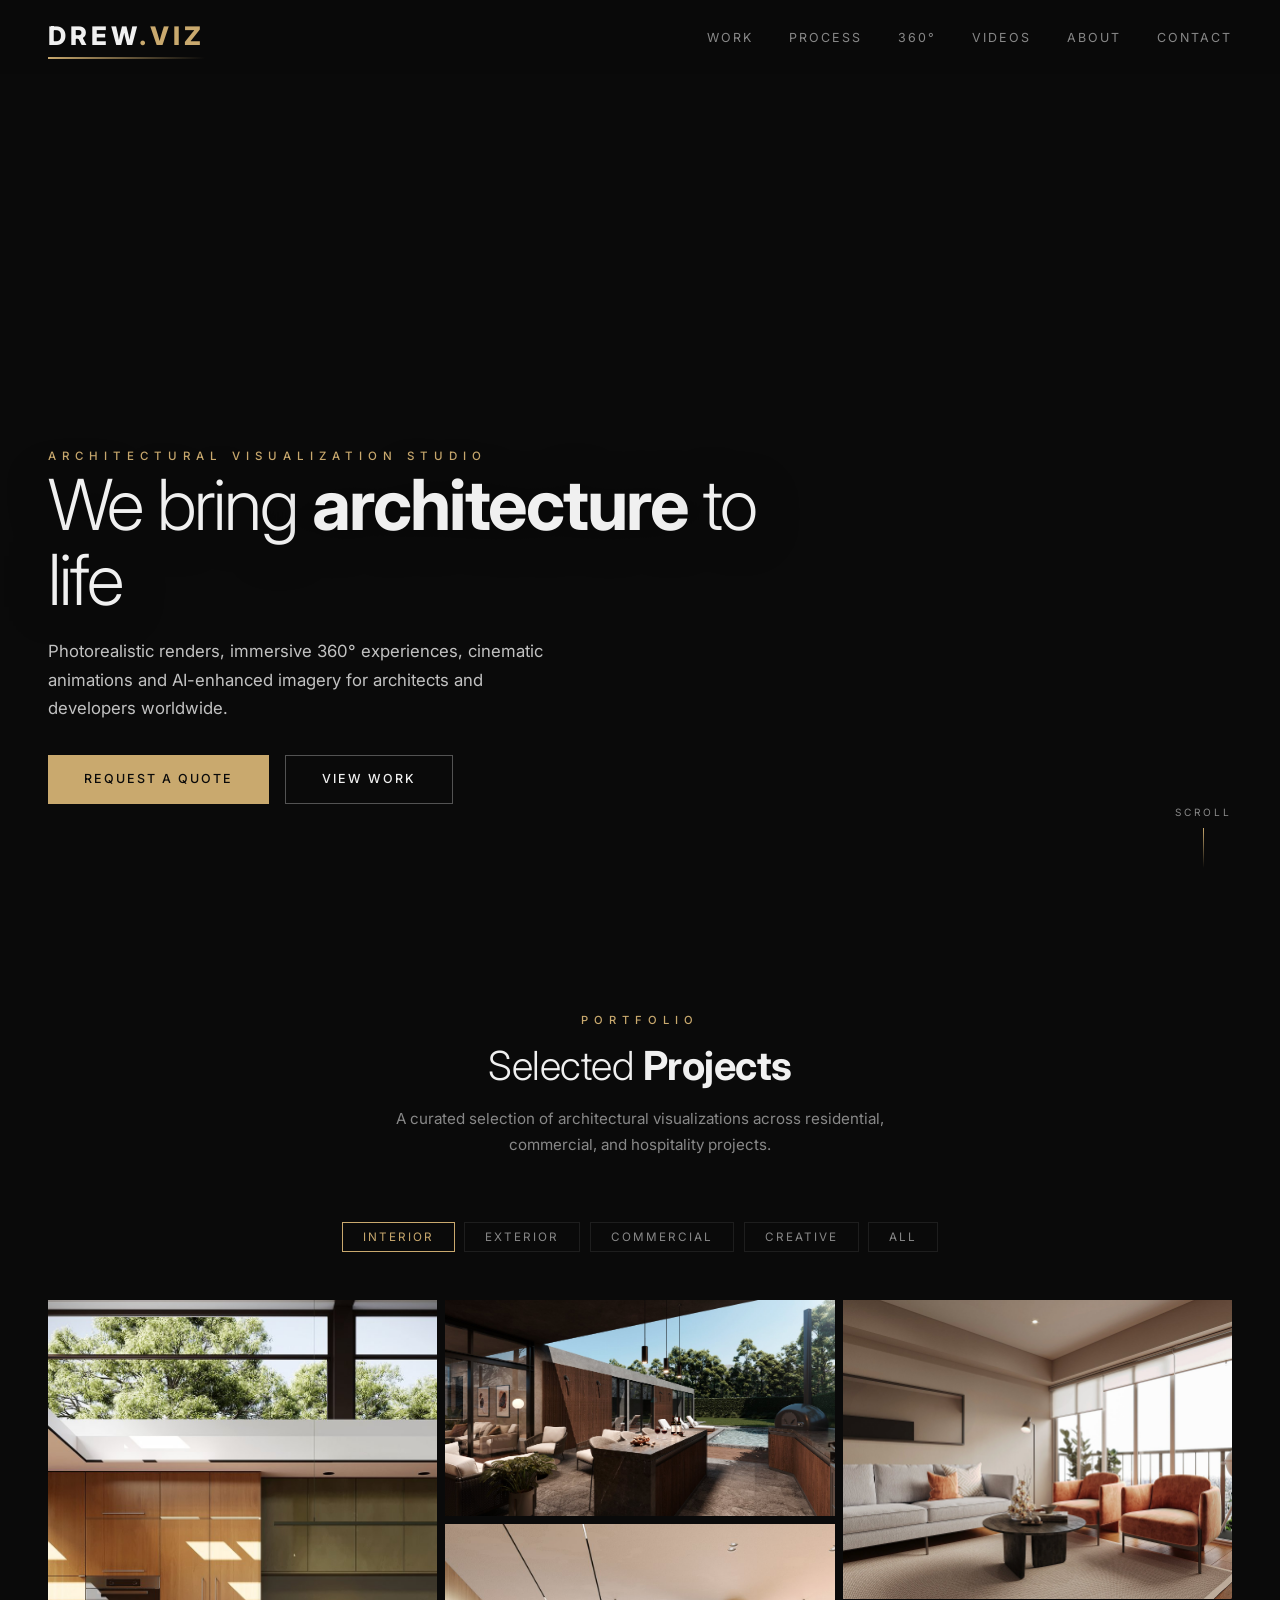
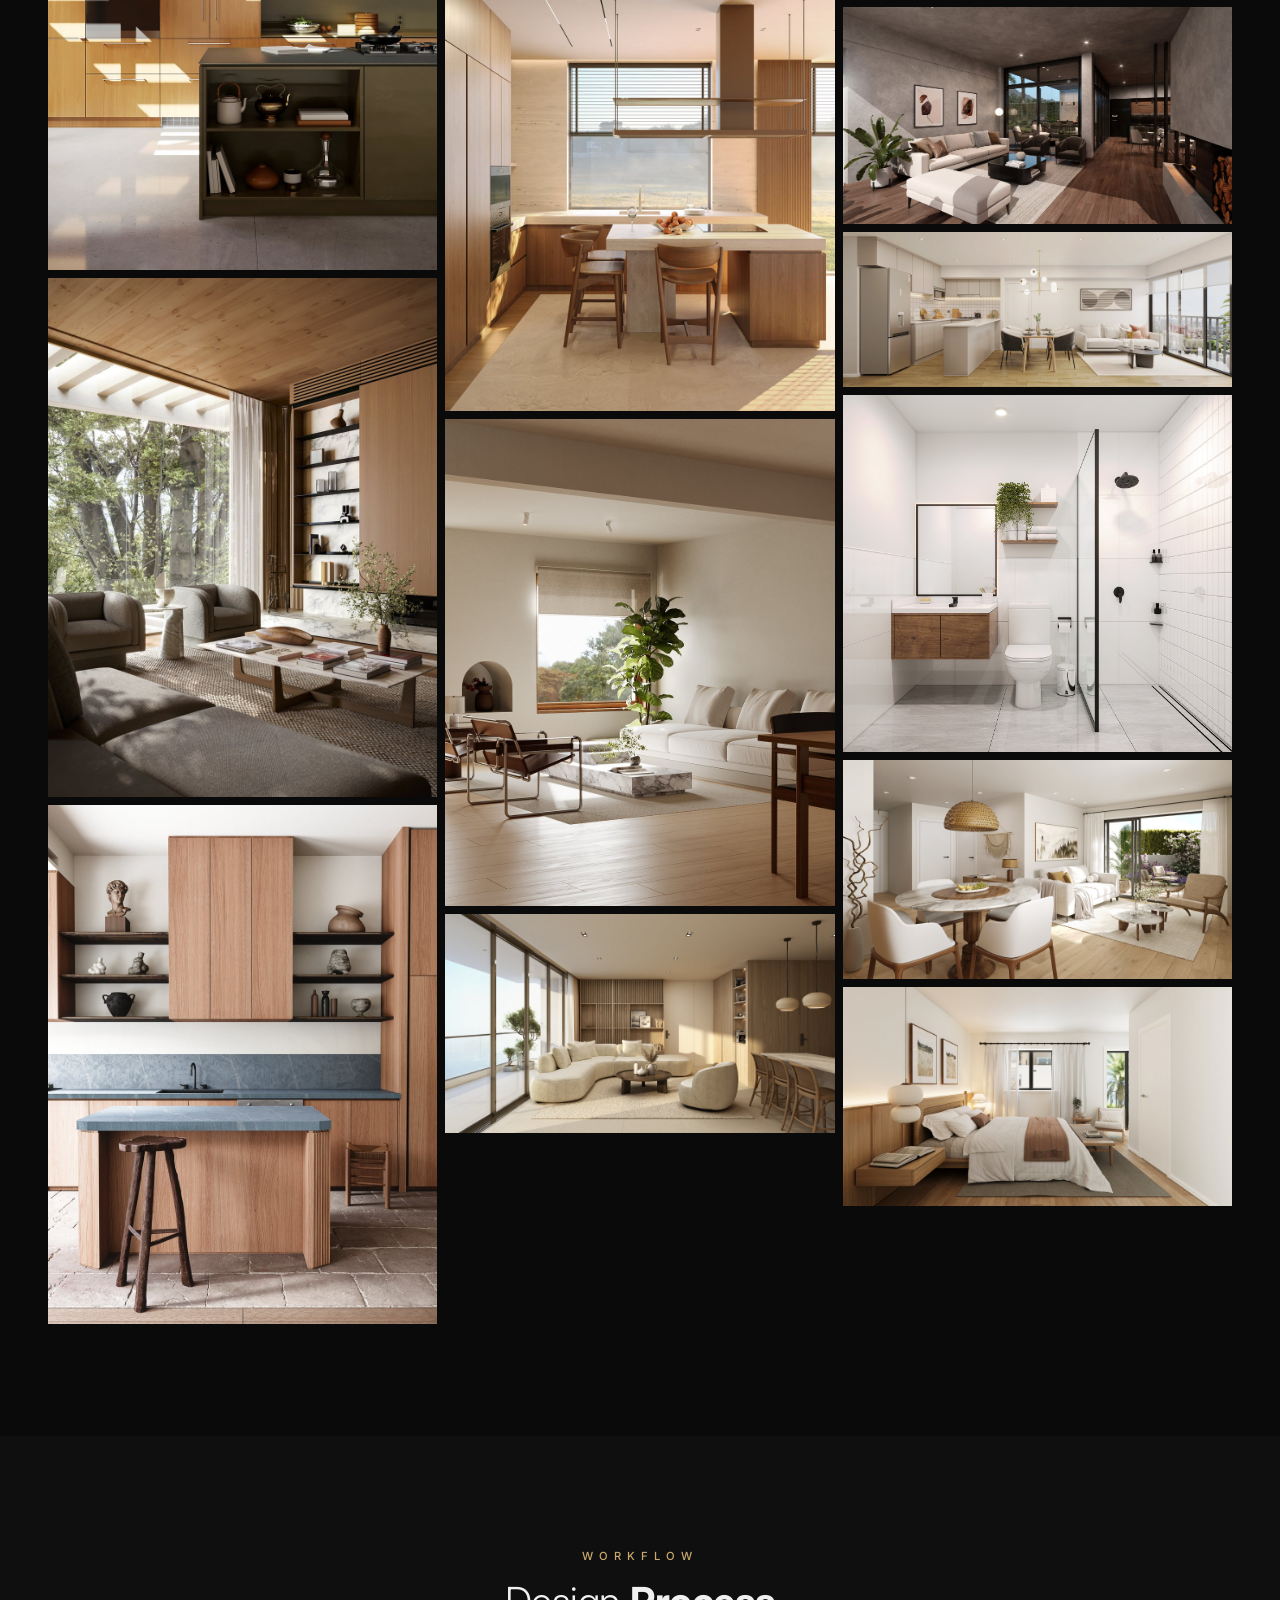
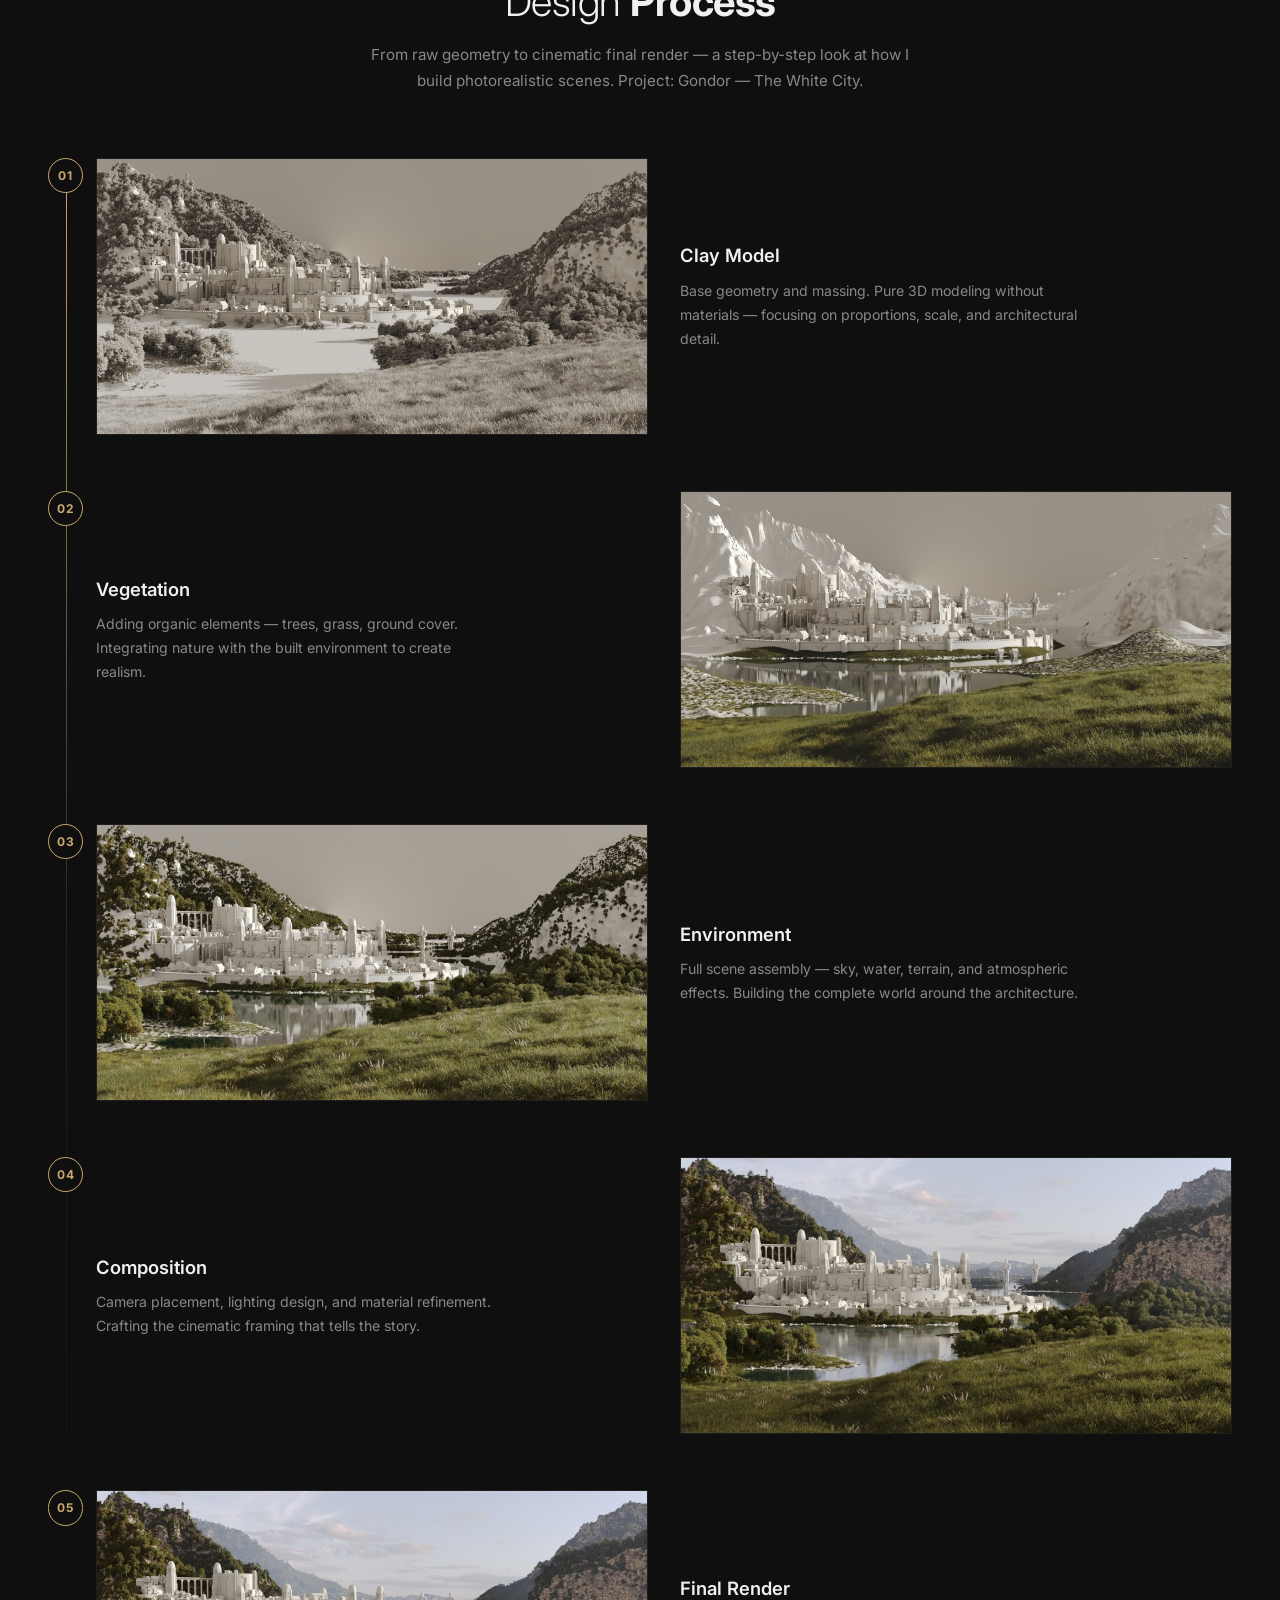
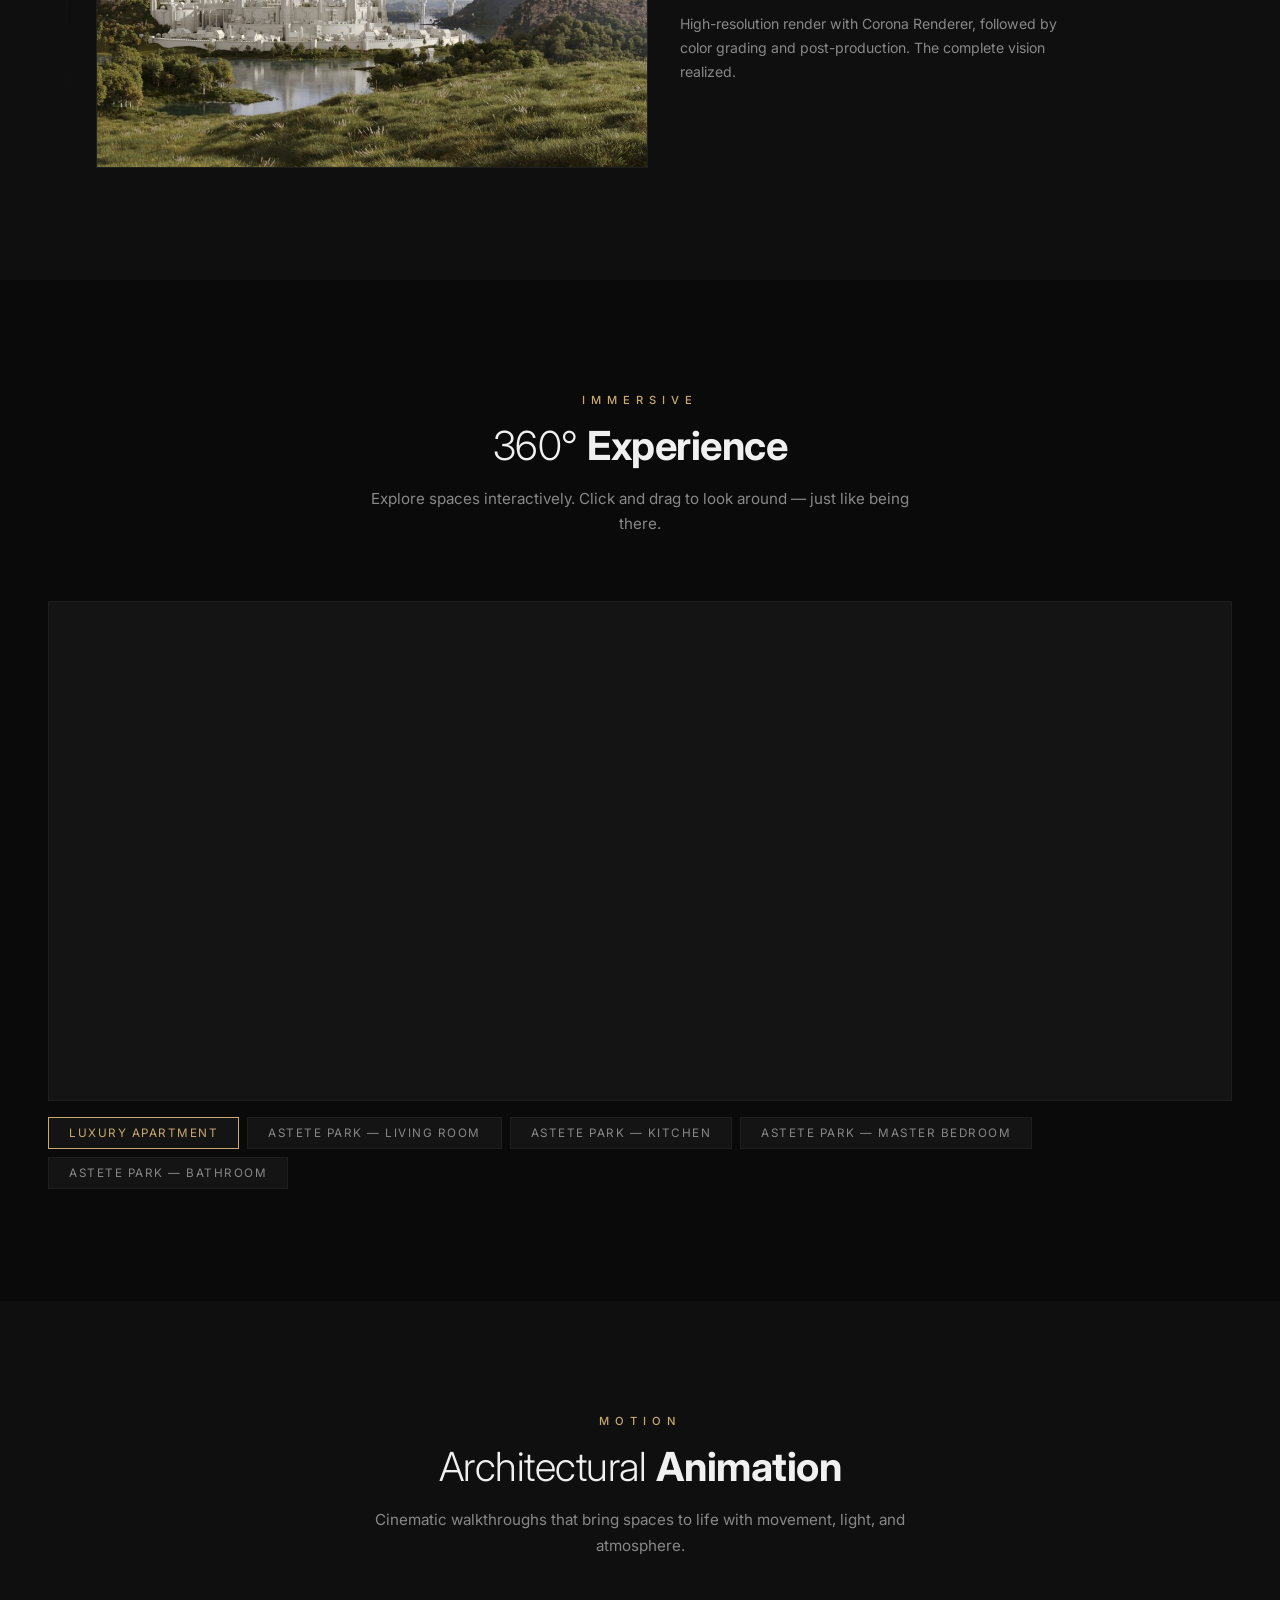
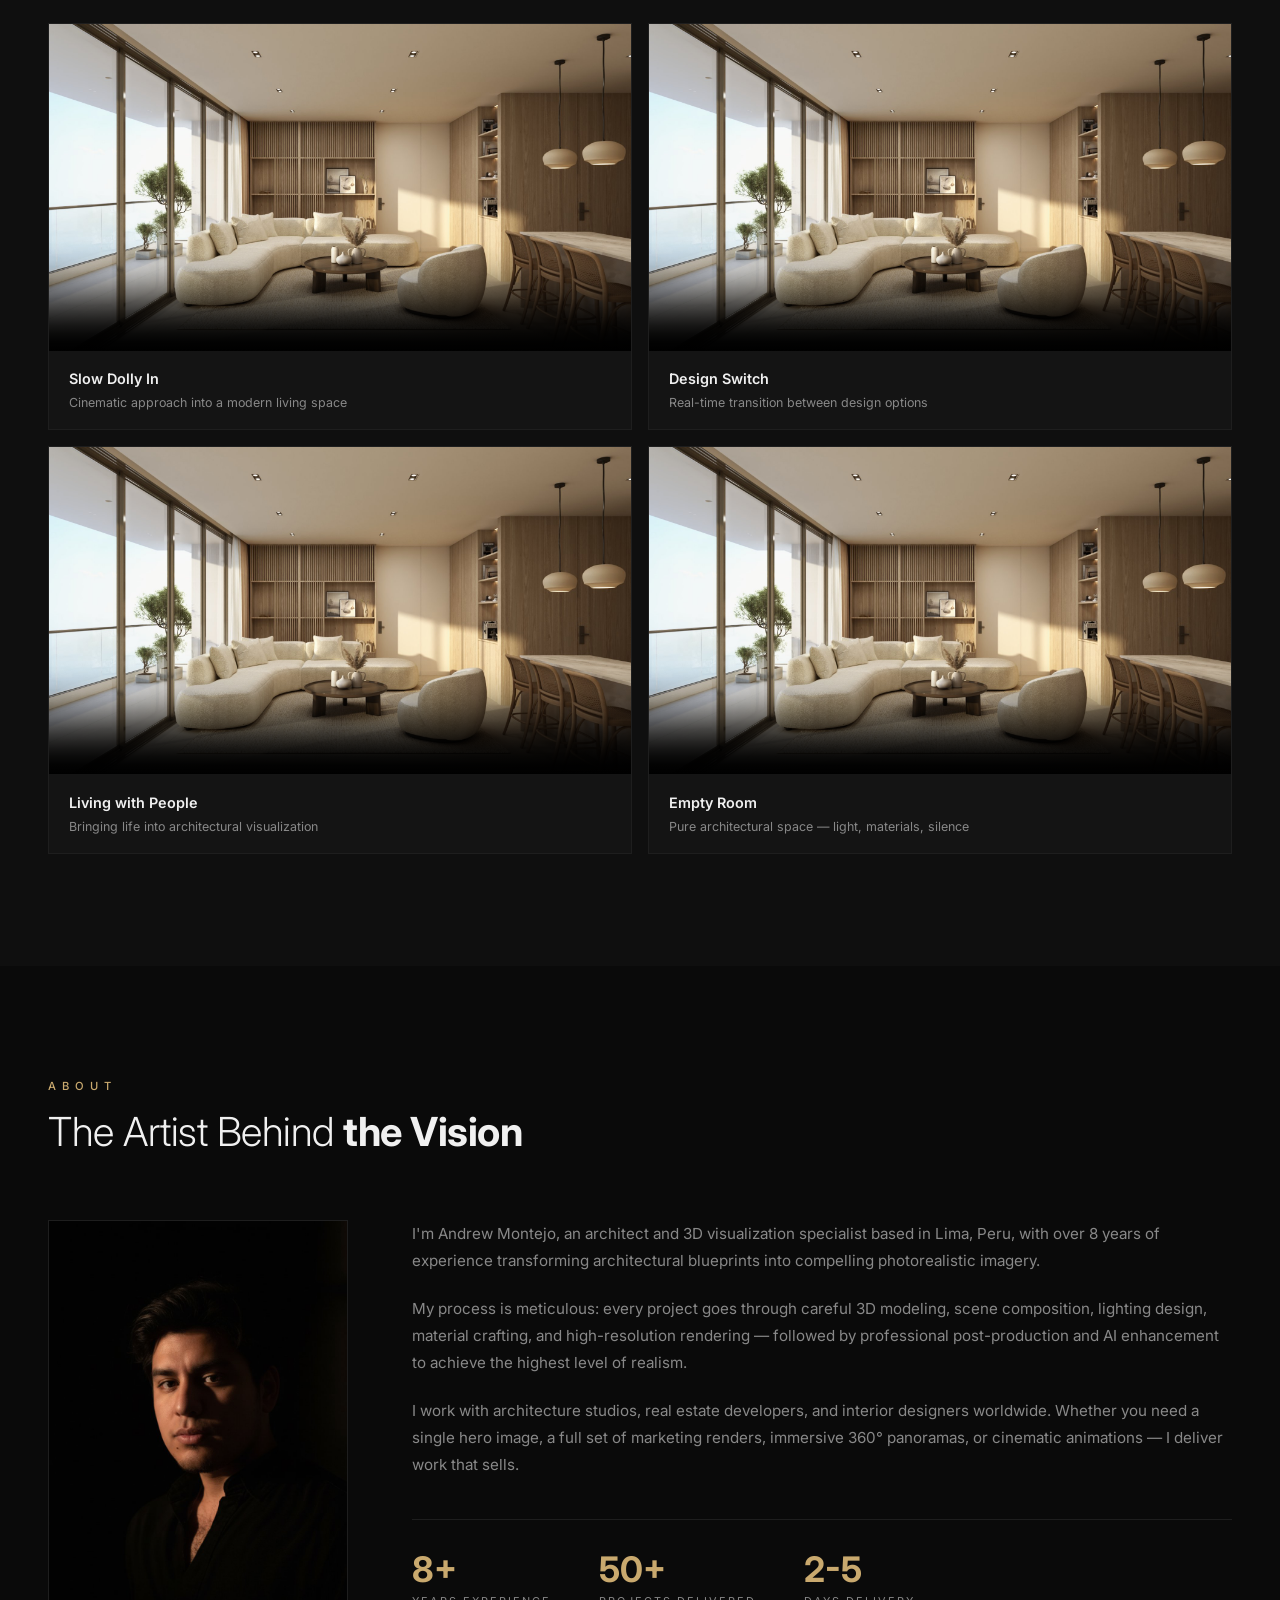
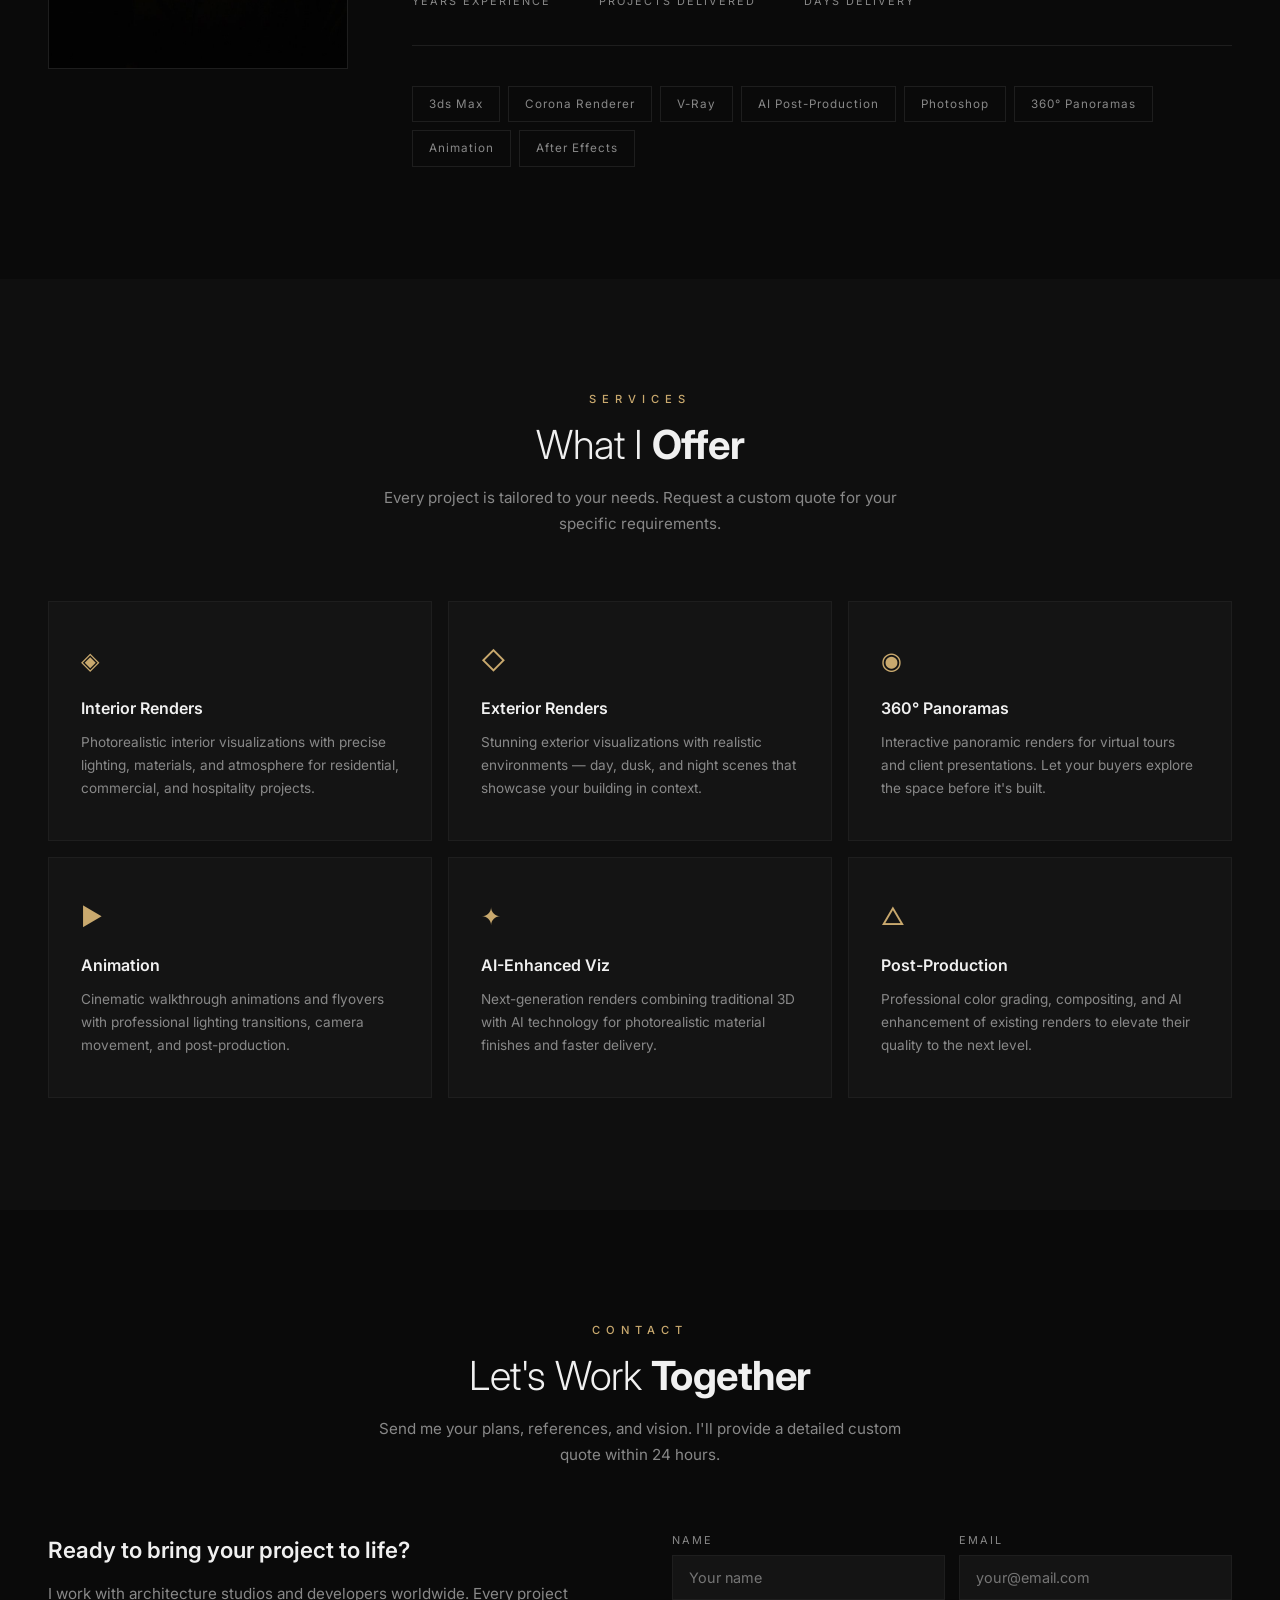
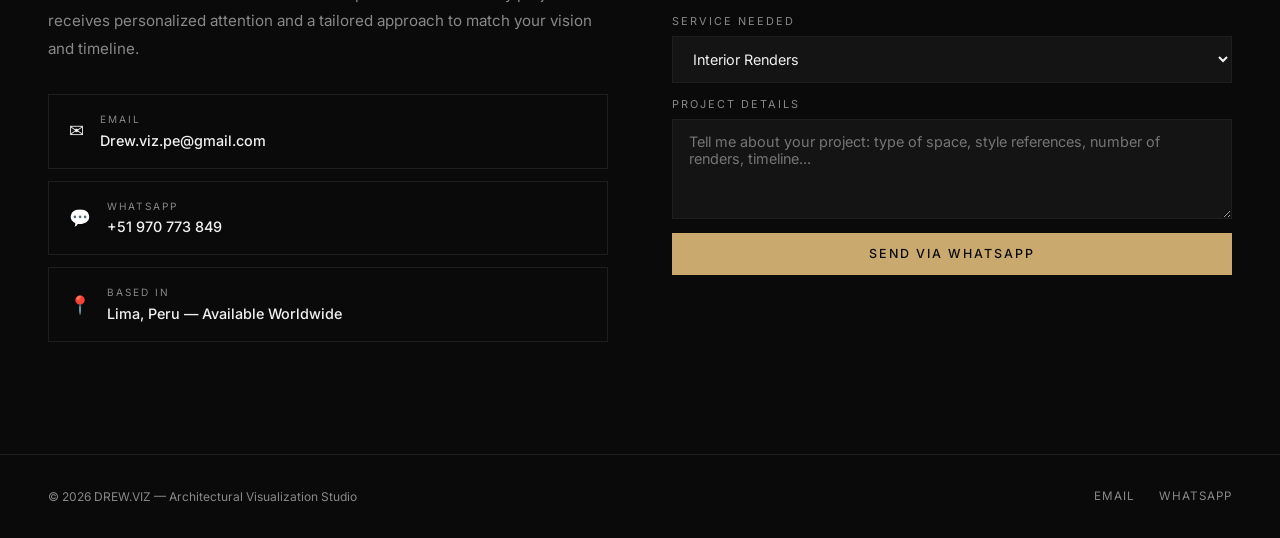
==== portfolio/index.html @ 69f692fd "feat: DREW.VIZ portfolio v3 — full site with gallery, timeline, 360, videos Complete architectural v" ====
<!DOCTYPE html>
<html lang="en">
<head>
  <meta charset="UTF-8">
  <meta name="viewport" content="width=device-width, initial-scale=1.0">
  <title>DREW.VIZ | Architectural Visualization Studio</title>
  <meta name="description" content="High-end architectural visualization by Drew.Viz. Photorealistic renders, 360° panoramas, AI-enhanced imagery and cinematic animations for architecture studios worldwide. Based in Lima, Peru.">
  <meta name="keywords" content="architectural visualization, 3D rendering, archviz, Corona Renderer, VRay, interior design, exterior render, 360 panorama, architectural animation, 3ds Max, AI rendering">
  <meta name="author" content="Andrew Montejo — Drew.Viz">

  <!-- Open Graph -->
  <meta property="og:title" content="DREW.VIZ | Architectural Visualization Studio">
  <meta property="og:description" content="Photorealistic architectural renders, immersive 360° panoramas and cinematic animations. Available worldwide.">
  <meta property="og:image" content="images/kaisergarten.jpg">
  <meta property="og:type" content="website">

  <!-- Fonts -->
  <link rel="preconnect" href="https://fonts.googleapis.com">
  <link rel="preconnect" href="https://fonts.gstatic.com" crossorigin>
  <link href="https://fonts.googleapis.com/css2?family=Inter:wght@300;400;500;600;700&display=swap" rel="stylesheet">

  <!-- Pannellum 360 Viewer -->
  <link rel="stylesheet" href="https://cdn.jsdelivr.net/npm/pannellum@2.5.6/build/pannellum.css">
  <script src="https://cdn.jsdelivr.net/npm/pannellum@2.5.6/build/pannellum.js"></script>

  <!-- Styles -->
  <link rel="stylesheet" href="css/style.css">

  <!-- Favicon -->
  <link rel="icon" type="image/svg+xml" href="data:image/svg+xml,<svg xmlns='http://www.w3.org/2000/svg' viewBox='0 0 100 100'><text y='.9em' font-size='90'>◆</text></svg>">
</head>
<body>

  <!-- ========== NAVIGATION ========== -->
  <nav class="nav">
    <a href="#" class="nav__logo">DREW<span>.VIZ</span></a>
    <ul class="nav__links">
      <li><a href="#portfolio">Work</a></li>
      <li><a href="#creative">Process</a></li>
      <li><a href="#pano360">360°</a></li>
      <li><a href="#videos">Videos</a></li>
      <li><a href="#about">About</a></li>
      <li><a href="#contact">Contact</a></li>
    </ul>
    <div class="nav__hamburger">
      <span></span>
      <span></span>
      <span></span>
    </div>
  </nav>

  <!-- ========== HERO — Video Background ========== -->
  <section class="hero" id="home">
    <div class="hero__video-bg">
      <video autoplay muted loop playsinline>
        <source src="videos/dolly-in.mp4" type="video/mp4">
      </video>
    </div>
    <div class="hero__overlay"></div>
    <div class="particles" id="particles"></div>
    <div class="hero__content">
      <span class="hero__label">Architectural Visualization Studio</span>
      <h1 class="hero__title">We bring <strong>architecture</strong> to life</h1>
      <p class="hero__desc">
        Photorealistic renders, immersive 360° experiences, cinematic animations
        and AI-enhanced imagery for architects and developers worldwide.
      </p>
      <div class="hero__cta">
        <a href="#contact" class="btn btn--primary">Request a Quote</a>
        <a href="#portfolio" class="btn btn--outline">View Work</a>
      </div>
    </div>
    <div class="hero__scroll">
      <span>Scroll</span>
      <div class="hero__scroll-line"></div>
    </div>
  </section>

  <!-- ========== PORTFOLIO ========== -->
  <section class="section" id="portfolio">
    <div class="container">
      <div class="section__header section__header--center reveal">
        <span class="section__label">Portfolio</span>
        <h2 class="section__title">Selected <strong>Projects</strong></h2>
        <p class="section__subtitle">A curated selection of architectural visualizations across residential, commercial, and hospitality projects.</p>
      </div>

      <div class="portfolio__filter reveal">
        <button class="filter-btn active" data-filter="interior">Interior</button>
        <button class="filter-btn" data-filter="exterior">Exterior</button>
        <button class="filter-btn" data-filter="commercial">Commercial</button>
        <button class="filter-btn" data-filter="creative">Creative</button>
        <button class="filter-btn" data-filter="all">All</button>
      </div>

      <div class="gallery reveal">
        <div class="gallery__item gallery__item--wide" data-category="exterior">
          <img src="images/kaisergarten.jpg" alt="Kaisergarten Tower at Dusk" loading="lazy">
          <div class="gallery__overlay"><h3>Kaisergarten Tower</h3><p>Luxury Residential Exterior</p></div>
        </div>
        <div class="gallery__item" data-category="interior">
          <img src="images/erika-kitchen.jpg" alt="Erika's Kitchen" loading="lazy">
          <div class="gallery__overlay"><h3>Erika's Kitchen</h3><p>Natural Light Study</p></div>
        </div>

        <div class="gallery__item" data-category="interior">
          <img src="images/japandi-living.jpg" alt="Japandi Living Room" loading="lazy">
          <div class="gallery__overlay"><h3>Japandi Living</h3><p>Warm Minimalism</p></div>
        </div>
        <div class="gallery__item" data-category="commercial">
          <img src="images/astete-lobby.jpg" alt="Astete Park Lobby" loading="lazy">
          <div class="gallery__overlay"><h3>Astete Park — Lobby</h3><p>Premium Common Areas</p></div>
        </div>
        <div class="gallery__item" data-category="interior">
          <img src="images/rustic-kitchen.jpg" alt="Rustic Kitchen" loading="lazy">
          <div class="gallery__overlay"><h3>Rustic Kitchen</h3><p>Natural Materials</p></div>
        </div>

        <div class="gallery__item gallery__item--wide" data-category="interior">
          <img src="images/tangleos-terraza.jpg" alt="Los Tangleos Terrace" loading="lazy">
          <div class="gallery__overlay"><h3>Los Tangleos — Terrace</h3><p>Luxury Outdoor Living</p></div>
        </div>
        <div class="gallery__item" data-category="exterior">
          <img src="images/astete-fachada.jpg" alt="Astete Park Facade" loading="lazy">
          <div class="gallery__overlay"><h3>Astete Park</h3><p>Residential Building</p></div>
        </div>

        <div class="gallery__item" data-category="interior">
          <img src="images/cocina-liblab.jpg" alt="LibLab Kitchen" loading="lazy">
          <div class="gallery__overlay"><h3>LibLab Kitchen</h3><p>Modern Residential</p></div>
        </div>
        <div class="gallery__item" data-category="interior">
          <img src="images/sala-dulce.jpg" alt="Soft Light Living Room" loading="lazy">
          <div class="gallery__overlay"><h3>Soft Light Living</h3><p>Minimalist Interior</p></div>
        </div>
        <div class="gallery__item" data-category="exterior">
          <img src="images/tomas-marsano-night.jpg" alt="Tomas Marsano Night" loading="lazy">
          <div class="gallery__overlay"><h3>Tomas Marsano</h3><p>Night View</p></div>
        </div>

        <div class="gallery__item gallery__item--wide" data-category="interior">
          <img src="images/depto1-living.jpg" alt="Oceanview Apartment" loading="lazy">
          <div class="gallery__overlay"><h3>Oceanview Apartment</h3><p>Modern Living</p></div>
        </div>
        <div class="gallery__item" data-category="interior">
          <img src="images/mueble-naranja.jpg" alt="Terracotta Living" loading="lazy">
          <div class="gallery__overlay"><h3>Terracotta Living</h3><p>Warm Palette</p></div>
        </div>

        <div class="gallery__item" data-category="commercial">
          <img src="images/restaurant-blue.jpg" alt="Blue Lounge Restaurant" loading="lazy">
          <div class="gallery__overlay"><h3>Blue Lounge</h3><p>Restaurant Interior</p></div>
        </div>
        <div class="gallery__item" data-category="commercial">
          <img src="images/desayunador-stripes.jpg" alt="Striped Breakfast Room" loading="lazy">
          <div class="gallery__overlay"><h3>Striped Elegance</h3><p>Hospitality Interior</p></div>
        </div>
        <div class="gallery__item" data-category="interior">
          <img src="images/tangleos-interior.jpg" alt="Los Tangleos Interior" loading="lazy">
          <div class="gallery__overlay"><h3>Los Tangleos</h3><p>Industrial Modern</p></div>
        </div>

        <div class="gallery__item" data-category="exterior">
          <img src="images/chachapoyas-frontal.jpg" alt="Chachapoyas Building" loading="lazy">
          <div class="gallery__overlay"><h3>Chachapoyas</h3><p>Residential Building</p></div>
        </div>
        <div class="gallery__item gallery__item--wide" data-category="exterior">
          <img src="images/los-tangleos-fachada.jpg" alt="Los Tangleos Facade" loading="lazy">
          <div class="gallery__overlay"><h3>Los Tangleos</h3><p>Luxury House — Facade</p></div>
        </div>

        <!-- NEW: Astete Park interiors -->
        <div class="gallery__item" data-category="interior">
          <img src="images/astete-kitchen.jpg" alt="Astete Park Kitchen" loading="lazy">
          <div class="gallery__overlay"><h3>Astete Park — Kitchen</h3><p>Modern Residential</p></div>
        </div>
        <div class="gallery__item" data-category="interior">
          <img src="images/astete-bathroom.jpg" alt="Astete Park Bathroom" loading="lazy">
          <div class="gallery__overlay"><h3>Astete Park — Bathroom</h3><p>Luxury Finishes</p></div>
        </div>

        <!-- NEW: Astete Park common areas -->
        <div class="gallery__item" data-category="commercial">
          <img src="images/astete-coworking.jpg" alt="Astete Park Coworking" loading="lazy">
          <div class="gallery__overlay"><h3>Astete Park — Coworking</h3><p>Premium Amenities</p></div>
        </div>
        <div class="gallery__item" data-category="commercial">
          <img src="images/astete-gym.jpg" alt="Astete Park Gym" loading="lazy">
          <div class="gallery__overlay"><h3>Astete Park — Gym</h3><p>Residential Amenities</p></div>
        </div>
        <div class="gallery__item gallery__item--wide" data-category="commercial">
          <img src="images/astete-gourmet.jpg" alt="Astete Park Gourmet Area" loading="lazy">
          <div class="gallery__overlay"><h3>Astete Park — Gourmet</h3><p>Social Area</p></div>
        </div>

        <!-- NEW: Oficina Emilio -->
        <div class="gallery__item" data-category="commercial">
          <img src="images/oficina-emilio.jpg" alt="Office Design" loading="lazy">
          <div class="gallery__overlay"><h3>Executive Office</h3><p>Corporate Interior</p></div>
        </div>
        <div class="gallery__item" data-category="commercial">
          <img src="images/oficina-lounge.jpg" alt="Office Lounge" loading="lazy">
          <div class="gallery__overlay"><h3>Office Lounge</h3><p>Corporate Relaxation Area</p></div>
        </div>

        <!-- NEW: Chachapoyas Lobby -->
        <div class="gallery__item" data-category="commercial">
          <img src="images/chachapoyas-lobby.jpg" alt="Chachapoyas Lobby" loading="lazy">
          <div class="gallery__overlay"><h3>Chachapoyas — Lobby</h3><p>Residential Building</p></div>
        </div>

        <!-- NEW: Sol Naixet -->
        <div class="gallery__item gallery__item--wide" data-category="exterior">
          <img src="images/sol-naixet-aerial.jpg" alt="Sol Naixet Aerial View" loading="lazy">
          <div class="gallery__overlay"><h3>Sol Naixet</h3><p>Aerial View — Residential Complex</p></div>
        </div>
        <div class="gallery__item" data-category="interior">
          <img src="images/sol-naixet-living.jpg" alt="Sol Naixet Living Room" loading="lazy">
          <div class="gallery__overlay"><h3>Sol Naixet — Living</h3><p>Ground Floor Apartment</p></div>
        </div>
        <div class="gallery__item" data-category="interior">
          <img src="images/sol-naixet-bedroom.jpg" alt="Sol Naixet Master Bedroom" loading="lazy">
          <div class="gallery__overlay"><h3>Sol Naixet — Bedroom</h3><p>Master Suite</p></div>
        </div>

        <!-- NEW: Tomas Marsano -->
        <div class="gallery__item" data-category="exterior">
          <img src="images/tomas-marsano-malecon.jpg" alt="Malecon Costa Sur" loading="lazy">
          <div class="gallery__overlay"><h3>Malecon Costa Sur</h3><p>Coastal Residential</p></div>
        </div>

        <!-- CREATIVE: moved from creative section -->
        <div class="gallery__item gallery__item--wide" data-category="creative">
          <img src="images/gondor-05-final.jpg" alt="Gondor — The White City Final Render" loading="lazy">
          <div class="gallery__overlay"><h3>Gondor — The White City</h3><p>Fantasy Environment — 3ds Max & Corona</p></div>
        </div>
        <div class="gallery__item" data-category="creative">
          <img src="images/spiderman.jpg" alt="Spider-Man 3D Character Render" loading="lazy">
          <div class="gallery__overlay"><h3>Spider-Man</h3><p>3D Character — Corona Renderer</p></div>
        </div>
      </div>
    </div>
  </section>

  <!-- ========== DESIGN PROCESS ========== -->
  <section class="section section--alt" id="creative">
    <div class="container">
      <div class="section__header section__header--center reveal">
        <span class="section__label">Workflow</span>
        <h2 class="section__title">Design <strong>Process</strong></h2>
        <p class="section__subtitle">From raw geometry to cinematic final render — a step-by-step look at how I build photorealistic scenes. Project: Gondor — The White City.</p>
      </div>

      <div class="timeline reveal">
        <div class="timeline__item">
          <div class="timeline__marker">
            <span class="timeline__num">01</span>
          </div>
          <div class="timeline__content">
            <div class="timeline__image">
              <img src="images/gondor-01-clay.jpg" alt="Gondor - Clay Render" loading="lazy">
            </div>
            <div class="timeline__info">
              <h3>Clay Model</h3>
              <p>Base geometry and massing. Pure 3D modeling without materials — focusing on proportions, scale, and architectural detail.</p>
            </div>
          </div>
        </div>

        <div class="timeline__item">
          <div class="timeline__marker">
            <span class="timeline__num">02</span>
          </div>
          <div class="timeline__content">
            <div class="timeline__image">
              <img src="images/gondor-02-vegetation.jpg" alt="Gondor - Vegetation Pass" loading="lazy">
            </div>
            <div class="timeline__info">
              <h3>Vegetation</h3>
              <p>Adding organic elements — trees, grass, ground cover. Integrating nature with the built environment to create realism.</p>
            </div>
          </div>
        </div>

        <div class="timeline__item">
          <div class="timeline__marker">
            <span class="timeline__num">03</span>
          </div>
          <div class="timeline__content">
            <div class="timeline__image">
              <img src="images/gondor-03-environment.jpg" alt="Gondor - Full Environment" loading="lazy">
            </div>
            <div class="timeline__info">
              <h3>Environment</h3>
              <p>Full scene assembly — sky, water, terrain, and atmospheric effects. Building the complete world around the architecture.</p>
            </div>
          </div>
        </div>

        <div class="timeline__item">
          <div class="timeline__marker">
            <span class="timeline__num">04</span>
          </div>
          <div class="timeline__content">
            <div class="timeline__image">
              <img src="images/gondor-04-composition.jpg" alt="Gondor - Composition" loading="lazy">
            </div>
            <div class="timeline__info">
              <h3>Composition</h3>
              <p>Camera placement, lighting design, and material refinement. Crafting the cinematic framing that tells the story.</p>
            </div>
          </div>
        </div>

        <div class="timeline__item">
          <div class="timeline__marker">
            <span class="timeline__num">05</span>
          </div>
          <div class="timeline__content">
            <div class="timeline__image">
              <img src="images/gondor-05-final.jpg" alt="Gondor - Final Render" loading="lazy">
            </div>
            <div class="timeline__info">
              <h3>Final Render</h3>
              <p>High-resolution render with Corona Renderer, followed by color grading and post-production. The complete vision realized.</p>
            </div>
          </div>
        </div>
      </div>
    </div>
  </section>

  <!-- ========== 360° EXPERIENCE ========== -->
  <section class="section" id="pano360">
    <div class="container">
      <div class="section__header section__header--center reveal">
        <span class="section__label">Immersive</span>
        <h2 class="section__title">360° <strong>Experience</strong></h2>
        <p class="section__subtitle">Explore spaces interactively. Click and drag to look around — just like being there.</p>
      </div>

      <div class="viewer-360 reveal">
        <div class="viewer-360__container" id="panorama"></div>
        <div class="viewer-360__selector">
          <button class="viewer-360__btn active" data-pano="images/depto1-360.jpg">Luxury Apartment</button>
          <button class="viewer-360__btn" data-pano="images/astete-360-sala.jpg">Astete Park — Living Room</button>
          <button class="viewer-360__btn" data-pano="images/astete-360-cocina.jpg">Astete Park — Kitchen</button>
          <button class="viewer-360__btn" data-pano="images/astete-360-bedroom.jpg">Astete Park — Master Bedroom</button>
          <button class="viewer-360__btn" data-pano="images/astete-360-bathroom.jpg">Astete Park — Bathroom</button>
        </div>
      </div>
    </div>
  </section>

  <!-- ========== VIDEOS ========== -->
  <section class="section section--alt" id="videos">
    <div class="container">
      <div class="section__header section__header--center reveal">
        <span class="section__label">Motion</span>
        <h2 class="section__title">Architectural <strong>Animation</strong></h2>
        <p class="section__subtitle">Cinematic walkthroughs that bring spaces to life with movement, light, and atmosphere.</p>
      </div>

      <div class="video-grid reveal">
        <div class="video-card">
          <video controls preload="metadata" poster="images/depto1-living.jpg">
            <source src="videos/dolly-in.mp4" type="video/mp4">
          </video>
          <div class="video-card__info">
            <h3 class="video-card__title">Slow Dolly In</h3>
            <p class="video-card__desc">Cinematic approach into a modern living space</p>
          </div>
        </div>
        <div class="video-card">
          <video controls preload="metadata" poster="images/depto1-living.jpg">
            <source src="videos/switch-design.mp4" type="video/mp4">
          </video>
          <div class="video-card__info">
            <h3 class="video-card__title">Design Switch</h3>
            <p class="video-card__desc">Real-time transition between design options</p>
          </div>
        </div>
        <div class="video-card">
          <video controls preload="metadata" poster="images/depto1-living.jpg">
            <source src="videos/sala-personas.mp4" type="video/mp4">
          </video>
          <div class="video-card__info">
            <h3 class="video-card__title">Living with People</h3>
            <p class="video-card__desc">Bringing life into architectural visualization</p>
          </div>
        </div>
        <div class="video-card">
          <video controls preload="metadata" poster="images/depto1-living.jpg">
            <source src="videos/empty-room.mp4" type="video/mp4">
          </video>
          <div class="video-card__info">
            <h3 class="video-card__title">Empty Room</h3>
            <p class="video-card__desc">Pure architectural space — light, materials, silence</p>
          </div>
        </div>
      </div>
    </div>
  </section>

  <!-- ========== ABOUT ========== -->
  <section class="section" id="about">
    <div class="container">
      <div class="section__header reveal">
        <span class="section__label">About</span>
        <h2 class="section__title">The Artist Behind <strong>the Vision</strong></h2>
      </div>

      <div class="about__grid reveal">
        <div class="about__photo">
          <img src="images/andrew-photo.jpg" alt="Andrew Montejo — Architectural Visualization Artist">
        </div>
        <div class="about__text">
          <p>
            I'm Andrew Montejo, an architect and 3D visualization specialist based in
            Lima, Peru, with over 8 years of experience transforming architectural blueprints
            into compelling photorealistic imagery.
          </p>
          <p>
            My process is meticulous: every project goes through careful 3D modeling,
            scene composition, lighting design, material crafting, and high-resolution rendering —
            followed by professional post-production and AI enhancement to achieve the
            highest level of realism.
          </p>
          <p>
            I work with architecture studios, real estate developers, and interior designers
            worldwide. Whether you need a single hero image, a full set of marketing renders,
            immersive 360° panoramas, or cinematic animations — I deliver work that sells.
          </p>

          <div class="about__stats">
            <div>
              <span class="stat__number">8+</span>
              <span class="stat__label">Years Experience</span>
            </div>
            <div>
              <span class="stat__number">50+</span>
              <span class="stat__label">Projects Delivered</span>
            </div>
            <div>
              <span class="stat__number">2-5</span>
              <span class="stat__label">Days Delivery</span>
            </div>
          </div>

          <div class="about__tools-grid">
            <span class="tool-chip">3ds Max</span>
            <span class="tool-chip">Corona Renderer</span>
            <span class="tool-chip">V-Ray</span>
            <span class="tool-chip">AI Post-Production</span>
            <span class="tool-chip">Photoshop</span>
            <span class="tool-chip">360° Panoramas</span>
            <span class="tool-chip">Animation</span>
            <span class="tool-chip">After Effects</span>
          </div>
        </div>
      </div>
    </div>
  </section>

  <!-- ========== SERVICES ========== -->
  <section class="section section--alt" id="services">
    <div class="container">
      <div class="section__header section__header--center reveal">
        <span class="section__label">Services</span>
        <h2 class="section__title">What I <strong>Offer</strong></h2>
        <p class="section__subtitle">Every project is tailored to your needs. Request a custom quote for your specific requirements.</p>
      </div>

      <div class="services__grid reveal">
        <div class="service-card">
          <span class="service-card__icon">◈</span>
          <h3 class="service-card__title">Interior Renders</h3>
          <p class="service-card__desc">Photorealistic interior visualizations with precise lighting, materials, and atmosphere for residential, commercial, and hospitality projects.</p>
        </div>
        <div class="service-card">
          <span class="service-card__icon">◇</span>
          <h3 class="service-card__title">Exterior Renders</h3>
          <p class="service-card__desc">Stunning exterior visualizations with realistic environments — day, dusk, and night scenes that showcase your building in context.</p>
        </div>
        <div class="service-card">
          <span class="service-card__icon">◉</span>
          <h3 class="service-card__title">360° Panoramas</h3>
          <p class="service-card__desc">Interactive panoramic renders for virtual tours and client presentations. Let your buyers explore the space before it's built.</p>
        </div>
        <div class="service-card">
          <span class="service-card__icon">▶</span>
          <h3 class="service-card__title">Animation</h3>
          <p class="service-card__desc">Cinematic walkthrough animations and flyovers with professional lighting transitions, camera movement, and post-production.</p>
        </div>
        <div class="service-card">
          <span class="service-card__icon">✦</span>
          <h3 class="service-card__title">AI-Enhanced Viz</h3>
          <p class="service-card__desc">Next-generation renders combining traditional 3D with AI technology for photorealistic material finishes and faster delivery.</p>
        </div>
        <div class="service-card">
          <span class="service-card__icon">△</span>
          <h3 class="service-card__title">Post-Production</h3>
          <p class="service-card__desc">Professional color grading, compositing, and AI enhancement of existing renders to elevate their quality to the next level.</p>
        </div>
      </div>
    </div>
  </section>

  <!-- ========== CONTACT ========== -->
  <section class="section" id="contact">
    <div class="container">
      <div class="section__header section__header--center reveal">
        <span class="section__label">Contact</span>
        <h2 class="section__title">Let's Work <strong>Together</strong></h2>
        <p class="section__subtitle">Send me your plans, references, and vision. I'll provide a detailed custom quote within 24 hours.</p>
      </div>

      <div class="contact__grid reveal">
        <div class="contact__info">
          <h3>Ready to bring your project to life?</h3>
          <p>
            I work with architecture studios and developers worldwide.
            Every project receives personalized attention and a tailored approach
            to match your vision and timeline.
          </p>
          <div class="contact__methods">
            <a href="mailto:Drew.viz.pe@gmail.com" class="contact-method">
              <span class="contact-method__icon">✉</span>
              <div>
                <div class="contact-method__label">Email</div>
                <div class="contact-method__value">Drew.viz.pe@gmail.com</div>
              </div>
            </a>
            <a href="https://wa.me/51970773849" target="_blank" class="contact-method">
              <span class="contact-method__icon">💬</span>
              <div>
                <div class="contact-method__label">WhatsApp</div>
                <div class="contact-method__value">+51 970 773 849</div>
              </div>
            </a>
            <div class="contact-method">
              <span class="contact-method__icon">📍</span>
              <div>
                <div class="contact-method__label">Based in</div>
                <div class="contact-method__value">Lima, Peru — Available Worldwide</div>
              </div>
            </div>
          </div>
        </div>

        <form class="contact__form" action="#" method="POST">
          <div class="form-row">
            <div class="form-group">
              <label for="name">Name</label>
              <input type="text" id="name" name="name" placeholder="Your name" required>
            </div>
            <div class="form-group">
              <label for="email">Email</label>
              <input type="email" id="email" name="email" placeholder="your@email.com" required>
            </div>
          </div>
          <div class="form-group">
            <label for="service">Service Needed</label>
            <select id="service" name="service">
              <option value="Interior Renders">Interior Renders</option>
              <option value="Exterior Renders">Exterior Renders</option>
              <option value="360 Panorama">360° Panorama</option>
              <option value="Animation">Architectural Animation</option>
              <option value="AI Enhancement">AI-Enhanced Visualization</option>
              <option value="Post-Production">Post-Production</option>
              <option value="Full Package">Full Package</option>
            </select>
          </div>
          <div class="form-group">
            <label for="message">Project Details</label>
            <textarea id="message" name="message" placeholder="Tell me about your project: type of space, style references, number of renders, timeline..."></textarea>
          </div>
          <button type="submit" class="btn btn--primary" style="width: 100%; justify-content: center;">Send via WhatsApp</button>
        </form>
      </div>
    </div>
  </section>

  <!-- ========== LIGHTBOX ========== -->
  <div class="lightbox">
    <button class="lightbox__close">✕</button>
    <button class="lightbox__nav lightbox__prev">←</button>
    <button class="lightbox__nav lightbox__next">→</button>
    <img class="lightbox__img" src="" alt="Render preview">
    <div class="lightbox__info">
      <h3></h3>
      <p></p>
    </div>
  </div>

  <!-- ========== FOOTER ========== -->
  <footer class="footer">
    <p>© 2026 DREW.VIZ — Architectural Visualization Studio</p>
    <div class="footer__social">
      <a href="mailto:Drew.viz.pe@gmail.com">Email</a>
      <a href="https://wa.me/51970773849" target="_blank">WhatsApp</a>
    </div>
  </footer>

  <script src="js/main.js"></script>
</body>
</html>
---- portfolio/css/style.css ----
/* ==========================================
   DREW.VIZ — Architectural Visualization Studio
   v3.0 — Fixed: crops, lightbox, animations
   ========================================== */

*, *::before, *::after { margin: 0; padding: 0; box-sizing: border-box; }

:root {
  --bg: #0a0a0a;
  --bg-alt: #0f0f0f;
  --bg-card: #141414;
  --text: #f0f0f0;
  --text-dim: #888888;
  --accent: #c9a96e;
  --accent-hover: #dbb978;
  --accent-glow: rgba(201, 169, 110, 0.15);
  --border: #1e1e1e;
  --transition: 0.35s cubic-bezier(0.4, 0, 0.2, 1);
  --font: 'Inter', -apple-system, BlinkMacSystemFont, sans-serif;
}

html { scroll-behavior: smooth; font-size: 16px; }

body {
  font-family: var(--font);
  background: var(--bg);
  color: var(--text);
  line-height: 1.6;
  overflow-x: hidden;
  -webkit-font-smoothing: antialiased;
}

a { text-decoration: none; color: inherit; }
img { max-width: 100%; display: block; }
button { font-family: var(--font); }

/* ==========================================
   NAVIGATION
   ========================================== */
.nav {
  position: fixed;
  top: 0; left: 0; right: 0;
  z-index: 1000;
  padding: 1rem 3rem;
  display: flex;
  justify-content: space-between;
  align-items: center;
  background: rgba(10, 10, 10, 0.75);
  backdrop-filter: blur(24px);
  -webkit-backdrop-filter: blur(24px);
  border-bottom: 1px solid transparent;
  transition: var(--transition);
}
.nav.scrolled { border-bottom-color: var(--border); }

.nav__logo {
  font-size: 1.6rem;
  font-weight: 800;
  letter-spacing: 4px;
  text-transform: uppercase;
  position: relative;
}
.nav__logo span { color: var(--accent); }
.nav__logo::after {
  content: '';
  position: absolute;
  bottom: -2px;
  left: 0;
  width: 100%;
  height: 2px;
  background: linear-gradient(90deg, var(--accent), transparent);
}

.nav__links { display: flex; list-style: none; gap: 2.25rem; }
.nav__links a {
  font-size: 0.78rem;
  font-weight: 400;
  letter-spacing: 2px;
  text-transform: uppercase;
  color: var(--text-dim);
  transition: color var(--transition);
  position: relative;
}
.nav__links a::after {
  content: '';
  position: absolute;
  bottom: -4px; left: 0;
  width: 0; height: 1px;
  background: var(--accent);
  transition: width var(--transition);
}
.nav__links a:hover, .nav__links a.active { color: var(--text); }
.nav__links a:hover::after, .nav__links a.active::after { width: 100%; }

.nav__hamburger {
  display: none;
  flex-direction: column;
  gap: 5px;
  cursor: pointer;
  padding: 5px;
}
.nav__hamburger span {
  width: 24px; height: 2px;
  background: var(--text);
  transition: var(--transition);
}

/* ==========================================
   HERO — Video Background
   ========================================== */
.hero {
  height: 100vh;
  display: flex;
  flex-direction: column;
  justify-content: flex-end;
  padding: 6rem 3rem;
  position: relative;
  overflow: hidden;
}

.hero__video-bg {
  position: absolute;
  top: 0; left: 0; right: 0; bottom: 0;
  z-index: 0;
}
.hero__video-bg video {
  width: 100%; height: 100%;
  object-fit: cover;
}
/* Dark gradient overlay for text readability */
.hero__overlay {
  position: absolute;
  top: 0; left: 0; right: 0; bottom: 0;
  background:
    linear-gradient(to top, rgba(10,10,10,0.95) 0%, rgba(10,10,10,0.5) 35%, rgba(10,10,10,0.15) 60%, rgba(10,10,10,0.3) 100%);
  z-index: 1;
}

.hero__content {
  position: relative;
  z-index: 2;
  max-width: 750px;
}

.hero__label {
  font-size: 0.72rem;
  letter-spacing: 6px;
  text-transform: uppercase;
  color: var(--accent);
  margin-bottom: 1.25rem;
  font-weight: 500;
  opacity: 0;
  animation: fadeUp 1s ease 0.3s forwards;
}

.hero__title {
  font-size: clamp(2.8rem, 5.5vw, 4.8rem);
  font-weight: 300;
  line-height: 1.06;
  letter-spacing: -2px;
  margin-bottom: 1.25rem;
  text-shadow: 0 2px 40px rgba(0,0,0,0.5);
  opacity: 0;
  animation: fadeUp 1s ease 0.5s forwards;
}
.hero__title strong { font-weight: 700; }

.hero__desc {
  font-size: 1.05rem;
  color: rgba(240,240,240,0.8);
  max-width: 520px;
  line-height: 1.7;
  margin-bottom: 2rem;
  opacity: 0;
  animation: fadeUp 1s ease 0.7s forwards;
}

.hero__cta {
  display: flex;
  gap: 1rem;
  opacity: 0;
  animation: fadeUp 1s ease 0.9s forwards;
}

.btn {
  display: inline-flex;
  align-items: center;
  gap: 0.5rem;
  padding: 0.85rem 2.25rem;
  font-size: 0.78rem;
  font-weight: 500;
  letter-spacing: 2px;
  text-transform: uppercase;
  border: none;
  cursor: pointer;
  transition: var(--transition);
  font-family: var(--font);
}
.btn--primary { background: var(--accent); color: var(--bg); }
.btn--primary:hover { background: var(--accent-hover); transform: translateY(-2px); box-shadow: 0 8px 30px var(--accent-glow); }
.btn--outline { background: transparent; color: var(--text); border: 1px solid rgba(255,255,255,0.3); }
.btn--outline:hover { border-color: var(--accent); color: var(--accent); }

.hero__scroll {
  position: absolute;
  bottom: 2rem; right: 3rem;
  display: flex;
  flex-direction: column;
  align-items: center;
  gap: 0.5rem;
  color: var(--text-dim);
  font-size: 0.63rem;
  letter-spacing: 3px;
  text-transform: uppercase;
  animation: float 2.5s ease-in-out infinite;
  z-index: 2;
}
.hero__scroll-line {
  width: 1px; height: 40px;
  background: linear-gradient(to bottom, var(--accent), transparent);
}

@keyframes fadeUp {
  from { opacity: 0; transform: translateY(30px); }
  to { opacity: 1; transform: translateY(0); }
}
@keyframes float {
  0%, 100% { transform: translateY(0); }
  50% { transform: translateY(8px); }
}

/* ==========================================
   SECTIONS
   ========================================== */
.section { padding: 7rem 3rem; }
.section--alt { background: var(--bg-alt); }

.section__header { margin-bottom: 4rem; }
.section__header--center { text-align: center; }

.section__label {
  font-size: 0.7rem;
  letter-spacing: 6px;
  text-transform: uppercase;
  color: var(--accent);
  margin-bottom: 0.75rem;
  display: block;
  font-weight: 500;
}
.section__title {
  font-size: clamp(1.6rem, 3.5vw, 2.5rem);
  font-weight: 300;
  letter-spacing: -0.5px;
  line-height: 1.2;
}
.section__title strong { font-weight: 700; }
.section__subtitle {
  font-size: 0.95rem;
  color: var(--text-dim);
  margin-top: 1rem;
  max-width: 550px;
  line-height: 1.7;
}
.section__header--center .section__subtitle { margin-left: auto; margin-right: auto; }
.container { max-width: 1300px; margin: 0 auto; }

/* ==========================================
   GALLERY — Masonry-like, no crop
   ========================================== */
.portfolio__filter {
  display: flex;
  justify-content: center;
  gap: 0.6rem;
  margin-bottom: 3rem;
  flex-wrap: wrap;
}
.filter-btn {
  padding: 0.45rem 1.25rem;
  font-size: 0.73rem;
  letter-spacing: 2px;
  text-transform: uppercase;
  background: transparent;
  border: 1px solid var(--border);
  color: var(--text-dim);
  cursor: pointer;
  transition: var(--transition);
}
.filter-btn:hover, .filter-btn.active { border-color: var(--accent); color: var(--accent); }

.gallery {
  columns: 3;
  column-gap: 0.5rem;
}

.gallery__item {
  position: relative;
  overflow: hidden;
  cursor: pointer;
  break-inside: avoid;
  margin-bottom: 0.5rem;
  background: var(--bg-card);
  /* stagger animation */
  opacity: 0;
  transform: translateY(20px);
  transition: opacity 0.6s ease, transform 0.6s ease;
}
.gallery__item.visible {
  opacity: 1;
  transform: translateY(0);
}

.gallery__item img {
  width: 100%;
  height: auto; /* NO CROP - respect original ratio */
  display: block;
  transition: transform 0.7s cubic-bezier(0.4, 0, 0.2, 1), filter 0.4s ease;
}
.gallery__item:hover img {
  transform: scale(1.03);
  filter: brightness(0.7);
}

.gallery__overlay {
  position: absolute;
  bottom: 0; left: 0; right: 0;
  padding: 2.5rem 1.25rem 1.25rem;
  background: linear-gradient(to top, rgba(0,0,0,0.85) 0%, transparent 100%);
  opacity: 0;
  transform: translateY(8px);
  transition: opacity var(--transition), transform var(--transition);
}
.gallery__item:hover .gallery__overlay { opacity: 1; transform: translateY(0); }
.gallery__overlay h3 { font-size: 0.9rem; font-weight: 600; letter-spacing: 0.5px; }
.gallery__overlay p { font-size: 0.72rem; color: var(--text-dim); margin-top: 0.15rem; }

/* ==========================================
   DESIGN PROCESS TIMELINE
   ========================================== */
.timeline {
  position: relative;
  padding-left: 3rem;
  margin-top: 3rem;
}
/* Vertical line */
.timeline::before {
  content: '';
  position: absolute;
  top: 0;
  left: 1.1rem;
  width: 1px;
  height: 100%;
  background: linear-gradient(to bottom, var(--accent), var(--border) 50%, transparent);
}

.timeline__item {
  position: relative;
  margin-bottom: 3.5rem;
  display: flex;
  gap: 0;
}
.timeline__item:last-child { margin-bottom: 0; }

.timeline__marker {
  position: absolute;
  left: -3rem;
  top: 0;
  width: 2.2rem;
  height: 2.2rem;
  display: flex;
  align-items: center;
  justify-content: center;
  z-index: 2;
}
.timeline__num {
  font-size: 0.75rem;
  font-weight: 700;
  color: var(--accent);
  letter-spacing: 1px;
  background: var(--bg-alt);
  width: 2.2rem;
  height: 2.2rem;
  display: flex;
  align-items: center;
  justify-content: center;
  border: 1px solid var(--accent);
  border-radius: 50%;
}

.timeline__content {
  display: grid;
  grid-template-columns: 1fr 1fr;
  gap: 2rem;
  width: 100%;
  align-items: center;
}

.timeline__image {
  overflow: hidden;
  border: 1px solid var(--border);
  background: var(--bg-card);
  cursor: pointer;
}
.timeline__image img {
  width: 100%;
  height: auto;
  display: block;
  transition: transform 0.6s ease, filter 0.4s ease;
}
.timeline__image:hover img {
  transform: scale(1.03);
  filter: brightness(0.85);
}

.timeline__info h3 {
  font-size: 1.15rem;
  font-weight: 600;
  margin-bottom: 0.5rem;
  color: var(--text);
}
.timeline__info p {
  font-size: 0.88rem;
  color: var(--text-dim);
  line-height: 1.7;
  max-width: 400px;
}

/* Alternate layout: even items flip image/text */
.timeline__item:nth-child(even) .timeline__content {
  direction: rtl;
}
.timeline__item:nth-child(even) .timeline__content > * {
  direction: ltr;
}

/* ==========================================
   360° VIEWER
   ========================================== */
.viewer-360 { margin-top: 2rem; }
.viewer-360__container {
  width: 100%; height: 500px;
  background: var(--bg-card);
  border: 1px solid var(--border);
  position: relative;
  margin-bottom: 1rem;
  overflow: hidden;
}
.viewer-360__selector { display: flex; gap: 0.5rem; flex-wrap: wrap; }
.viewer-360__btn {
  padding: 0.5rem 1.25rem;
  font-size: 0.73rem;
  letter-spacing: 1.5px;
  text-transform: uppercase;
  background: var(--bg-card);
  border: 1px solid var(--border);
  color: var(--text-dim);
  cursor: pointer;
  transition: var(--transition);
}
.viewer-360__btn:hover, .viewer-360__btn.active { border-color: var(--accent); color: var(--accent); }

/* ==========================================
   VIDEOS
   ========================================== */
.video-grid {
  display: grid;
  grid-template-columns: repeat(2, 1fr);
  gap: 1rem;
}
.video-card {
  background: var(--bg-card);
  border: 1px solid var(--border);
  overflow: hidden;
  transition: var(--transition);
}
.video-card:hover { border-color: var(--accent); }
.video-card video { width: 100%; display: block; }
.video-card__info { padding: 1rem 1.25rem; }
.video-card__title { font-size: 0.9rem; font-weight: 600; }
.video-card__desc { font-size: 0.78rem; color: var(--text-dim); margin-top: 0.2rem; }

/* ==========================================
   ABOUT
   ========================================== */
.about__grid {
  display: grid;
  grid-template-columns: 300px 1fr;
  gap: 4rem;
  align-items: start;
}
.about__photo img {
  width: 100%;
  filter: grayscale(0.1);
  border: 1px solid var(--border);
}
.about__text p { color: var(--text-dim); margin-bottom: 1.25rem; font-size: 0.95rem; line-height: 1.8; }
.about__stats {
  display: flex; gap: 3rem;
  margin: 2.5rem 0; padding: 2rem 0;
  border-top: 1px solid var(--border);
  border-bottom: 1px solid var(--border);
}
.stat__number {
  font-size: 2.2rem; font-weight: 700;
  color: var(--accent);
  display: block; line-height: 1;
}
.stat__label {
  font-size: 0.68rem; letter-spacing: 2px;
  text-transform: uppercase; color: var(--text-dim);
  margin-top: 0.35rem;
}
.about__tools-grid { display: flex; flex-wrap: wrap; gap: 0.5rem; }
.tool-chip {
  padding: 0.5rem 1rem;
  font-size: 0.73rem; letter-spacing: 1px;
  border: 1px solid var(--border);
  color: var(--text-dim);
  transition: var(--transition);
}
.tool-chip:hover { border-color: var(--accent); color: var(--accent); }

/* ==========================================
   SERVICES
   ========================================== */
.services__grid { display: grid; grid-template-columns: repeat(3, 1fr); gap: 1rem; }
.service-card {
  padding: 2.5rem 2rem;
  border: 1px solid var(--border);
  background: var(--bg-card);
  transition: var(--transition);
  position: relative;
  overflow: hidden;
}
.service-card::before {
  content: '';
  position: absolute;
  top: 0; left: 0;
  width: 0; height: 2px;
  background: var(--accent);
  transition: width 0.5s ease;
}
.service-card:hover::before { width: 100%; }
.service-card:hover { border-color: var(--accent); transform: translateY(-4px); }
.service-card__icon { font-size: 1.5rem; margin-bottom: 1rem; display: block; color: var(--accent); }
.service-card__title { font-size: 1rem; font-weight: 600; margin-bottom: 0.6rem; }
.service-card__desc { font-size: 0.85rem; color: var(--text-dim); line-height: 1.7; }

/* ==========================================
   CONTACT
   ========================================== */
.contact__grid { display: grid; grid-template-columns: 1fr 1fr; gap: 4rem; }
.contact__info h3 { font-size: 1.4rem; font-weight: 600; margin-bottom: 0.75rem; }
.contact__info > p { color: var(--text-dim); line-height: 1.8; margin-bottom: 2rem; font-size: 0.95rem; }
.contact__methods { display: flex; flex-direction: column; gap: 0.75rem; }
.contact-method {
  display: flex; align-items: center; gap: 1rem;
  padding: 1rem 1.25rem;
  border: 1px solid var(--border);
  transition: var(--transition);
}
.contact-method:hover { border-color: var(--accent); }
.contact-method__icon { font-size: 1.1rem; }
.contact-method__label { font-size: 0.63rem; text-transform: uppercase; letter-spacing: 2px; color: var(--text-dim); }
.contact-method__value { font-weight: 500; font-size: 0.9rem; margin-top: 0.1rem; }

.contact__form { display: flex; flex-direction: column; gap: 0.85rem; }
.form-row { display: grid; grid-template-columns: 1fr 1fr; gap: 0.85rem; }
.form-group { display: flex; flex-direction: column; gap: 0.35rem; }
.form-group label { font-size: 0.68rem; letter-spacing: 2px; text-transform: uppercase; color: var(--text-dim); }
.form-group input, .form-group textarea, .form-group select {
  padding: 0.8rem 1rem; background: var(--bg-card);
  border: 1px solid var(--border); color: var(--text);
  font-family: var(--font); font-size: 0.9rem;
  transition: var(--transition); outline: none;
}
.form-group input:focus, .form-group textarea:focus, .form-group select:focus { border-color: var(--accent); }
.form-group textarea { resize: vertical; min-height: 100px; }

/* ==========================================
   LIGHTBOX
   ========================================== */
.lightbox {
  display: none;
  position: fixed;
  top: 0; left: 0; right: 0; bottom: 0;
  z-index: 9999;
  background: rgba(0, 0, 0, 0.97);
  justify-content: center; align-items: center;
  padding: 2rem;
}
.lightbox.active { display: flex; }
.lightbox__close {
  position: absolute; top: 1.25rem; right: 1.5rem;
  width: 40px; height: 40px;
  background: transparent; border: 1px solid rgba(255,255,255,0.2);
  color: var(--text); font-size: 1.1rem;
  cursor: pointer; display: flex; align-items: center; justify-content: center;
  transition: var(--transition); z-index: 10;
}
.lightbox__close:hover { border-color: var(--accent); color: var(--accent); }
.lightbox__img { max-width: 92vw; max-height: 88vh; object-fit: contain; }
.lightbox__info { position: absolute; bottom: 1.5rem; left: 50%; transform: translateX(-50%); text-align: center; }
.lightbox__info h3 { font-size: 0.95rem; font-weight: 600; }
.lightbox__info p { font-size: 0.78rem; color: var(--text-dim); }
.lightbox__nav {
  position: absolute; top: 50%; transform: translateY(-50%);
  width: 44px; height: 44px;
  background: transparent; border: 1px solid rgba(255,255,255,0.15);
  color: var(--text); font-size: 1.2rem;
  cursor: pointer; display: flex; align-items: center; justify-content: center;
  transition: var(--transition);
}
.lightbox__nav:hover { border-color: var(--accent); color: var(--accent); }
.lightbox__prev { left: 1.5rem; }
.lightbox__next { right: 1.5rem; }

/* ==========================================
   FOOTER
   ========================================== */
.footer {
  padding: 2rem 3rem;
  border-top: 1px solid var(--border);
  display: flex; justify-content: space-between; align-items: center;
  font-size: 0.75rem; color: var(--text-dim);
}
.footer__social { display: flex; gap: 1.5rem; }
.footer__social a {
  color: var(--text-dim); transition: color var(--transition);
  font-size: 0.73rem; letter-spacing: 1px; text-transform: uppercase;
}
.footer__social a:hover { color: var(--accent); }

/* ==========================================
   ANIMATED ACCENT LINE (decoration)
   ========================================== */
.accent-line {
  width: 100%; height: 1px;
  background: linear-gradient(90deg, transparent, var(--accent), transparent);
  opacity: 0.3;
}

/* ==========================================
   ANIMATIONS
   ========================================== */
.reveal {
  opacity: 0;
  transform: translateY(25px);
  transition: opacity 0.8s ease, transform 0.8s ease;
}
.reveal.visible { opacity: 1; transform: translateY(0); }

/* Stagger gallery items */
.gallery__item:nth-child(1) { transition-delay: 0s; }
.gallery__item:nth-child(2) { transition-delay: 0.08s; }
.gallery__item:nth-child(3) { transition-delay: 0.16s; }
.gallery__item:nth-child(4) { transition-delay: 0.24s; }
.gallery__item:nth-child(5) { transition-delay: 0.32s; }
.gallery__item:nth-child(6) { transition-delay: 0.4s; }
.gallery__item:nth-child(7) { transition-delay: 0.48s; }
.gallery__item:nth-child(8) { transition-delay: 0.56s; }
.gallery__item:nth-child(9) { transition-delay: 0.64s; }

/* Floating particles */
.particles {
  position: absolute;
  top: 0; left: 0; right: 0; bottom: 0;
  z-index: 1;
  pointer-events: none;
  overflow: hidden;
}
.particle {
  position: absolute;
  width: 2px; height: 2px;
  background: var(--accent);
  border-radius: 50%;
  opacity: 0;
  animation: particleFloat linear infinite;
}
@keyframes particleFloat {
  0% { opacity: 0; transform: translateY(100vh) scale(0); }
  10% { opacity: 0.6; }
  90% { opacity: 0.3; }
  100% { opacity: 0; transform: translateY(-10vh) scale(1); }
}

/* ==========================================
   RESPONSIVE
   ========================================== */
@media (max-width: 1024px) {
  .gallery { columns: 2; }
  .services__grid { grid-template-columns: repeat(2, 1fr); }
  .timeline__content { grid-template-columns: 1fr; gap: 1rem; }
  .timeline__item:nth-child(even) .timeline__content { direction: ltr; }
}

@media (max-width: 768px) {
  .nav { padding: 1rem 1.5rem; }
  .nav__logo { font-size: 1.3rem; }
  .nav__links {
    display: none; position: fixed;
    top: 0; left: 0; right: 0; bottom: 0;
    background: var(--bg); flex-direction: column;
    justify-content: center; align-items: center;
    gap: 2rem; z-index: 999;
  }
  .nav__links.open { display: flex; }
  .nav__links a { font-size: 1rem; }
  .nav__hamburger { display: flex; z-index: 1001; }
  .nav__hamburger.open span:nth-child(1) { transform: rotate(45deg) translate(5px, 5px); }
  .nav__hamburger.open span:nth-child(2) { opacity: 0; }
  .nav__hamburger.open span:nth-child(3) { transform: rotate(-45deg) translate(5px, -5px); }

  .hero { padding: 4rem 1.5rem; }
  .section { padding: 4rem 1.5rem; }

  .gallery { columns: 1; }
  .timeline { padding-left: 2.5rem; }
  .timeline__marker { left: -2.5rem; }
  .timeline__content { grid-template-columns: 1fr; gap: 1rem; }
  .timeline__item:nth-child(even) .timeline__content { direction: ltr; }
  .about__grid { grid-template-columns: 1fr; gap: 2rem; }
  .about__photo { text-align: center; }
  .about__photo img { max-width: 220px; margin: 0 auto; }
  .about__stats { flex-wrap: wrap; gap: 2rem; }
  .services__grid { grid-template-columns: 1fr; }
  .contact__grid { grid-template-columns: 1fr; gap: 2.5rem; }
  .form-row { grid-template-columns: 1fr; }
  .video-grid { grid-template-columns: 1fr; }
  .viewer-360__container { height: 300px; }
  .footer { flex-direction: column; gap: 1rem; text-align: center; }
  .hero__cta { flex-direction: column; }
  .btn { width: 100%; justify-content: center; }
}
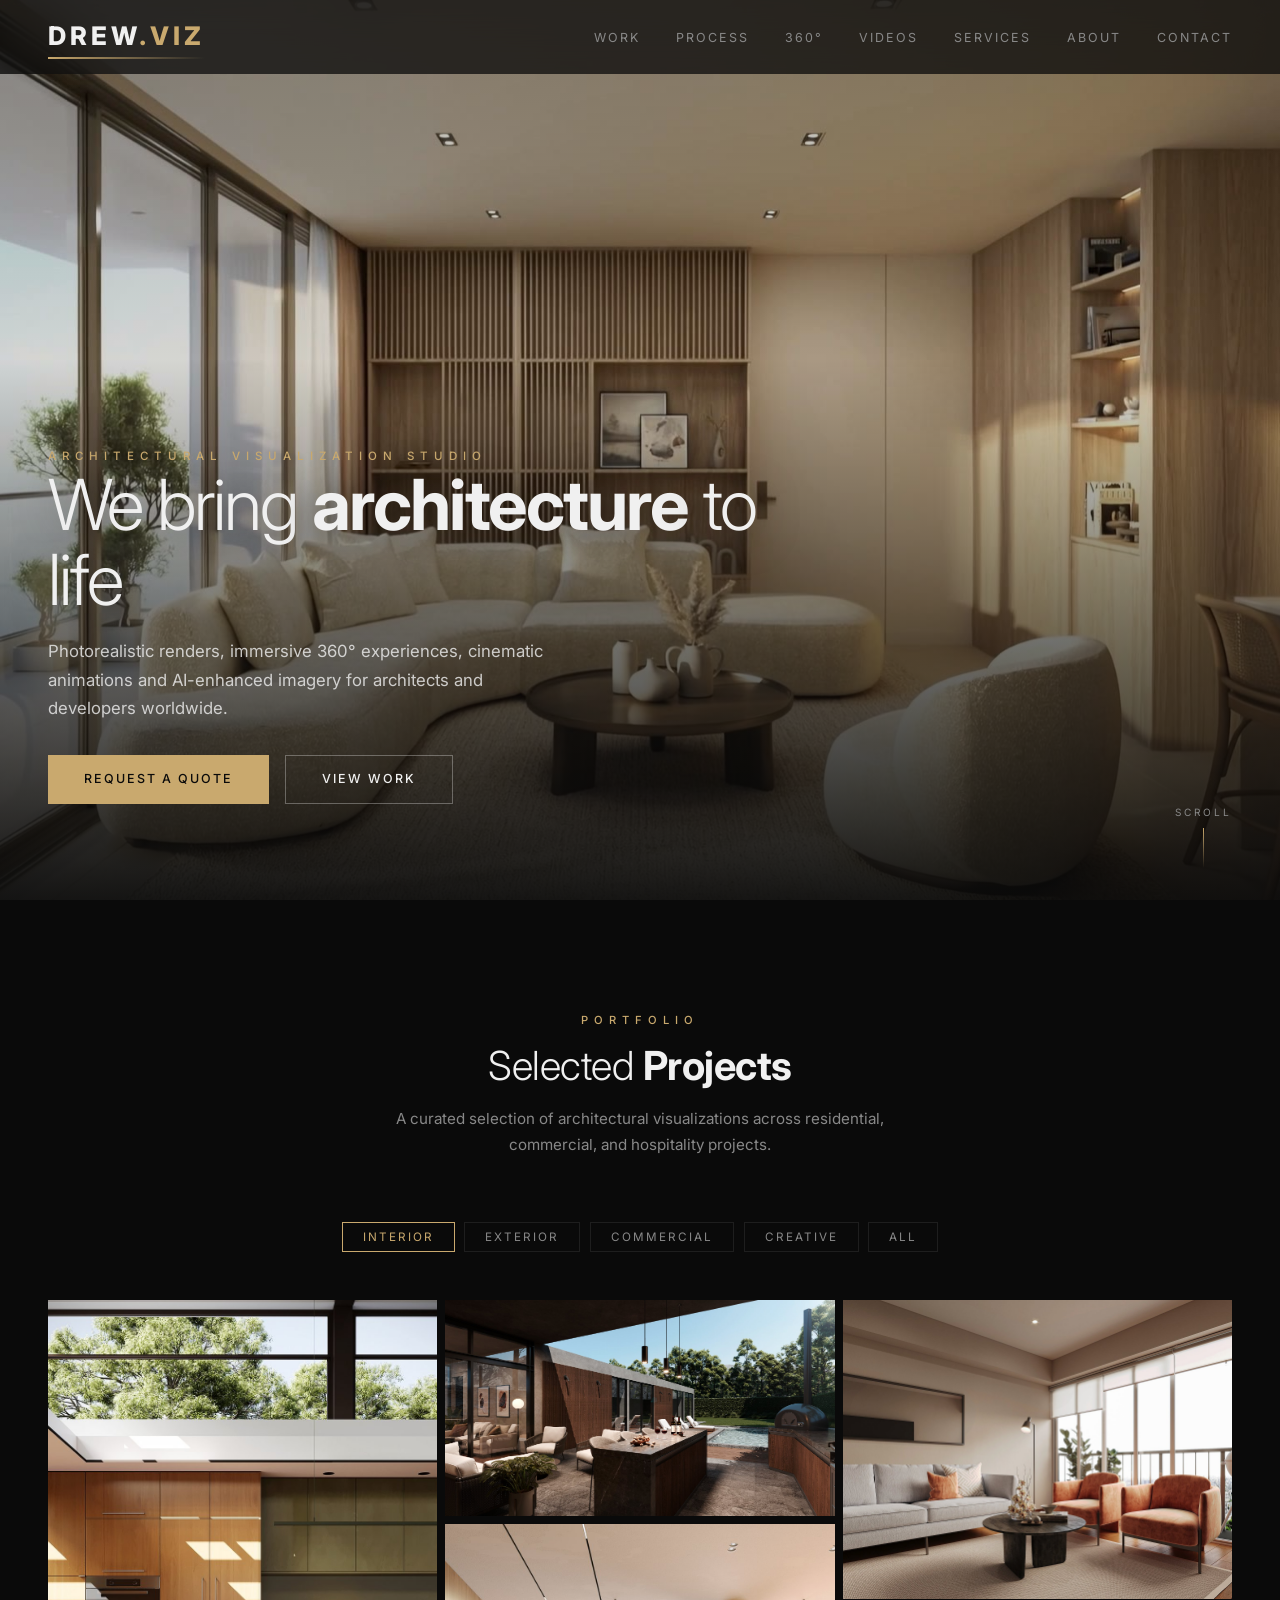
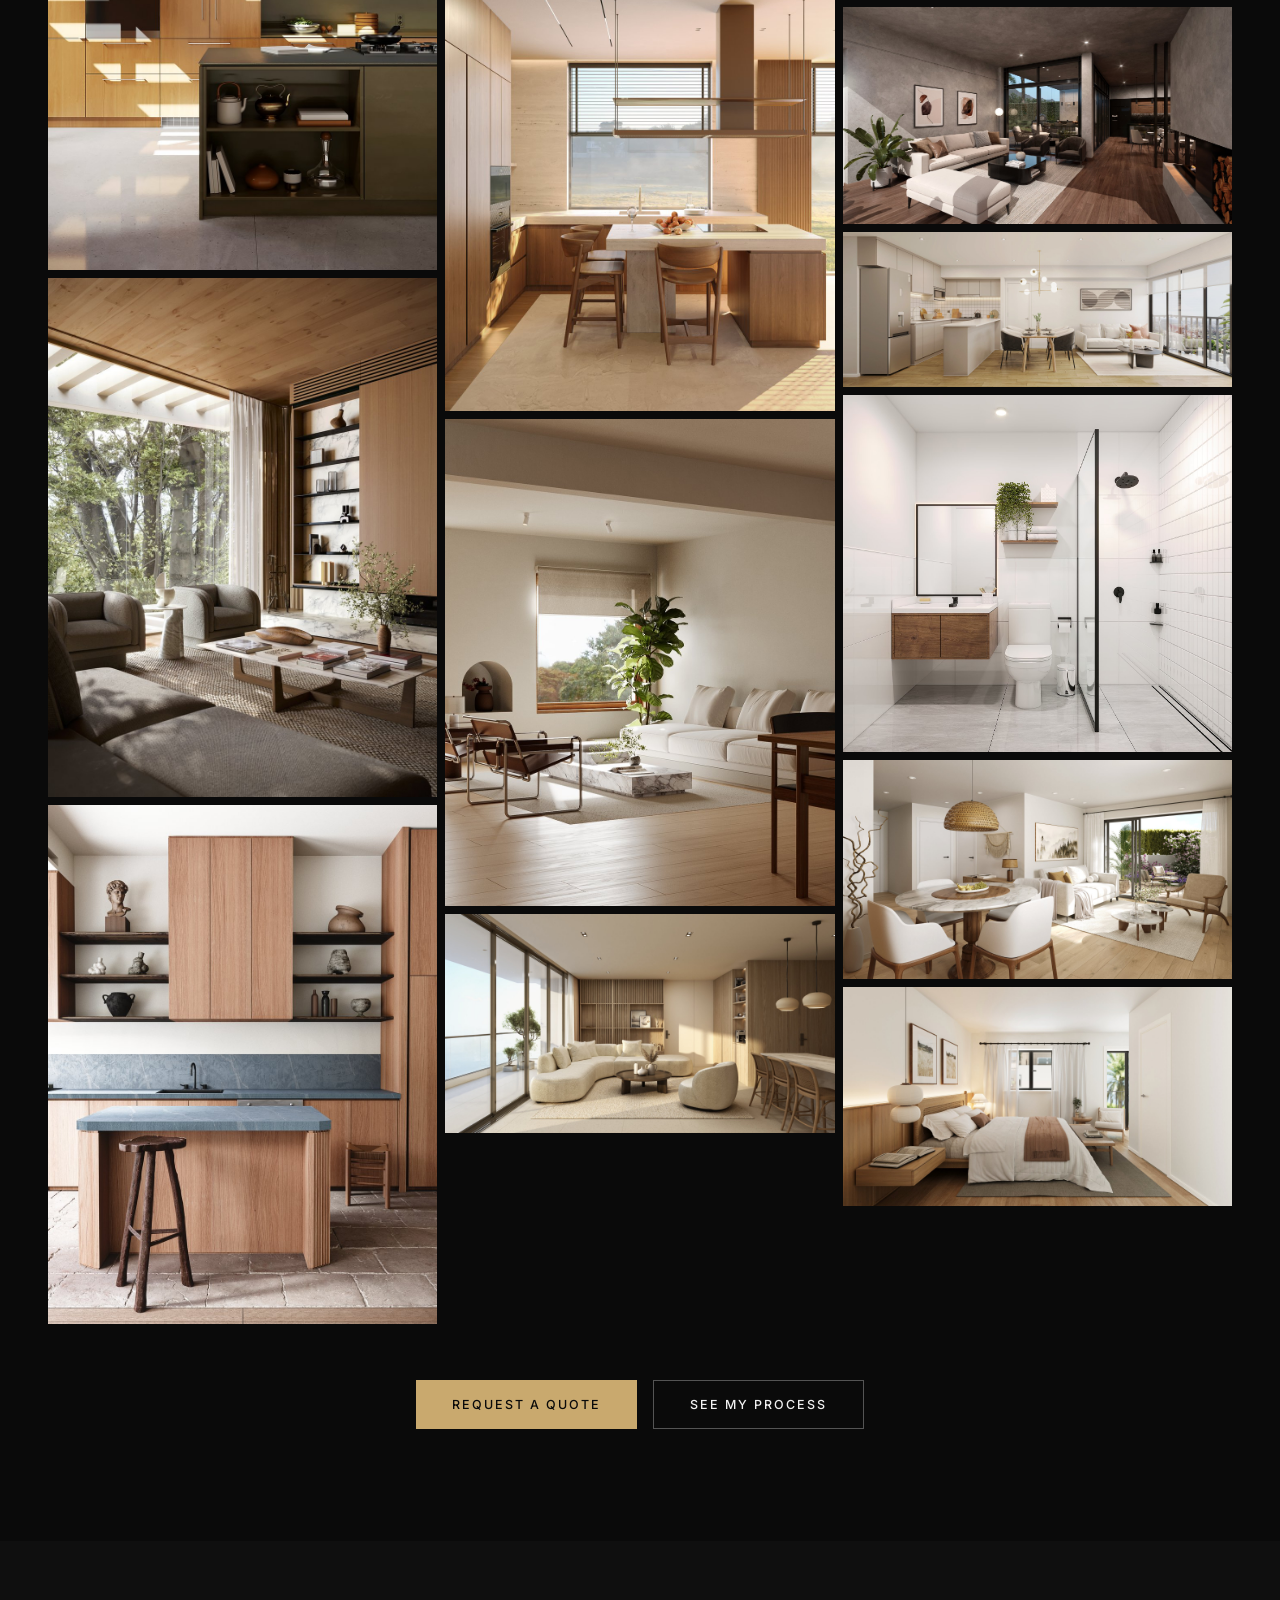
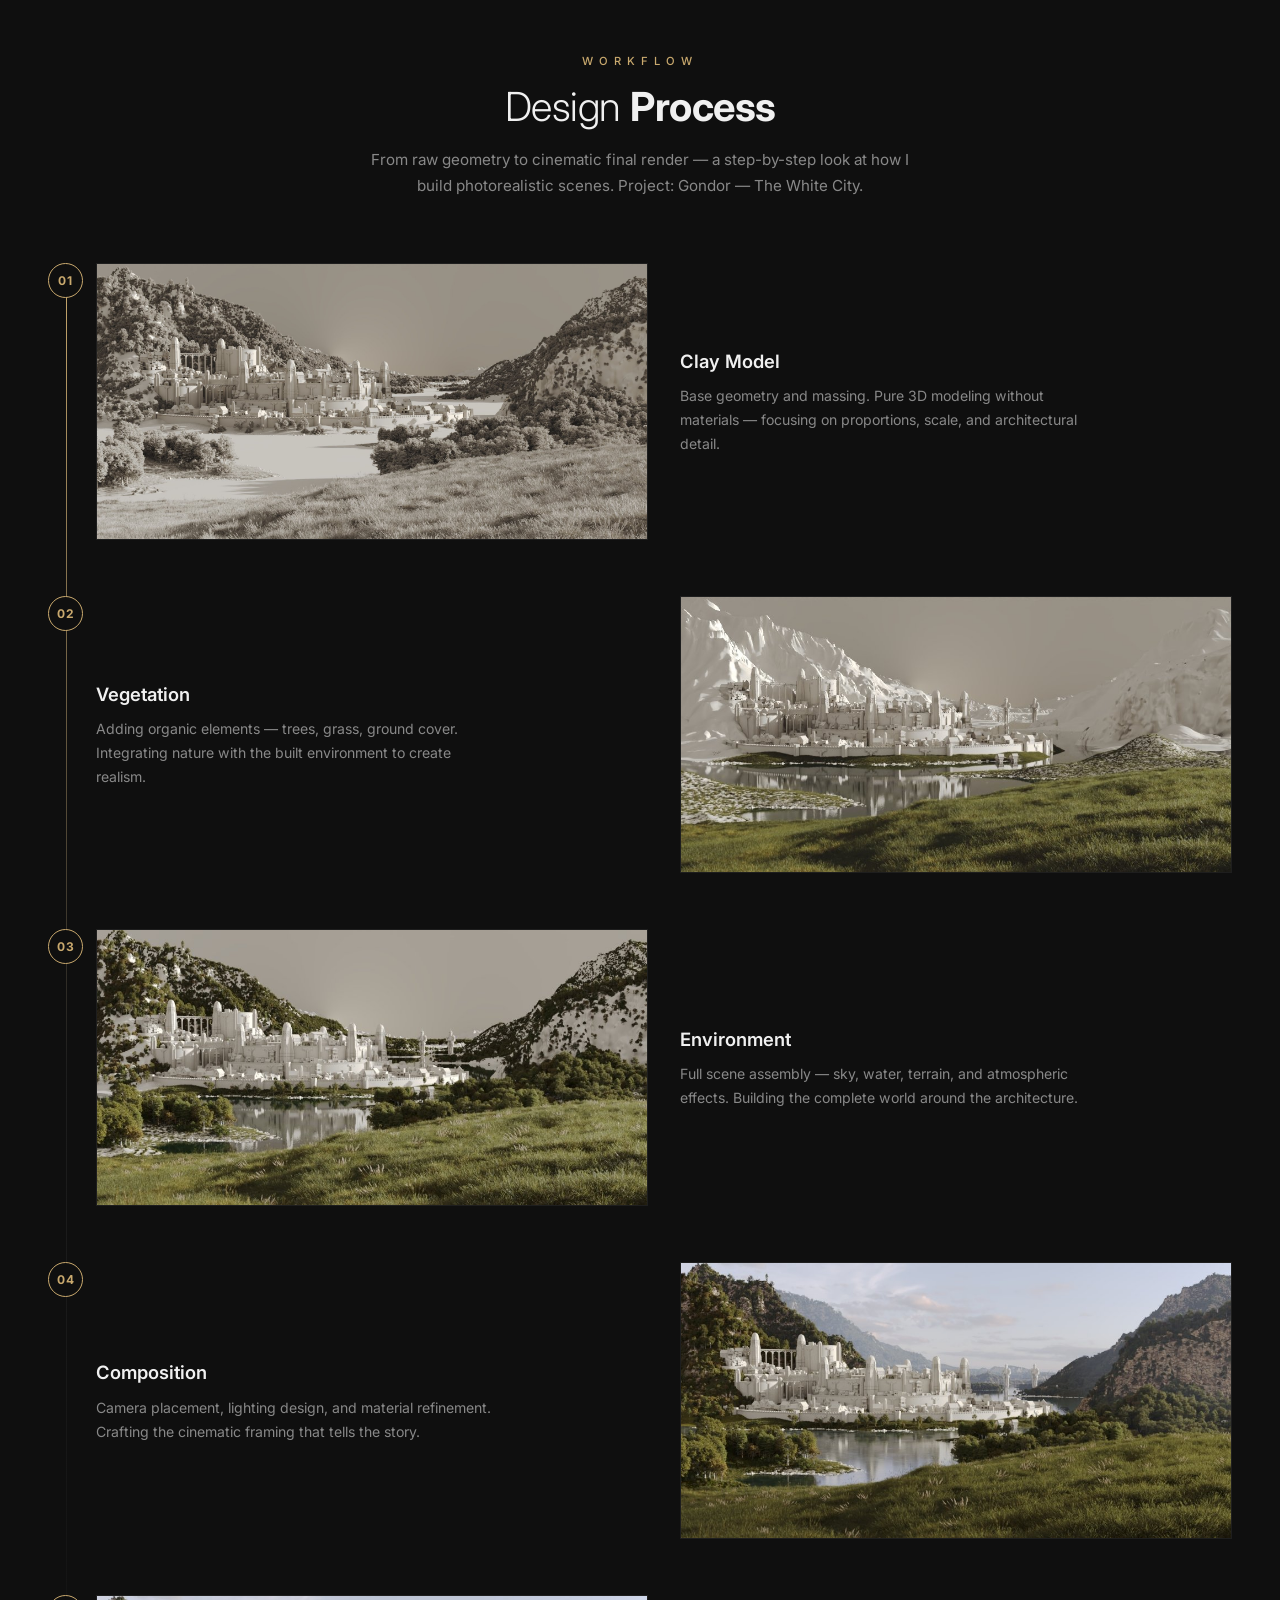
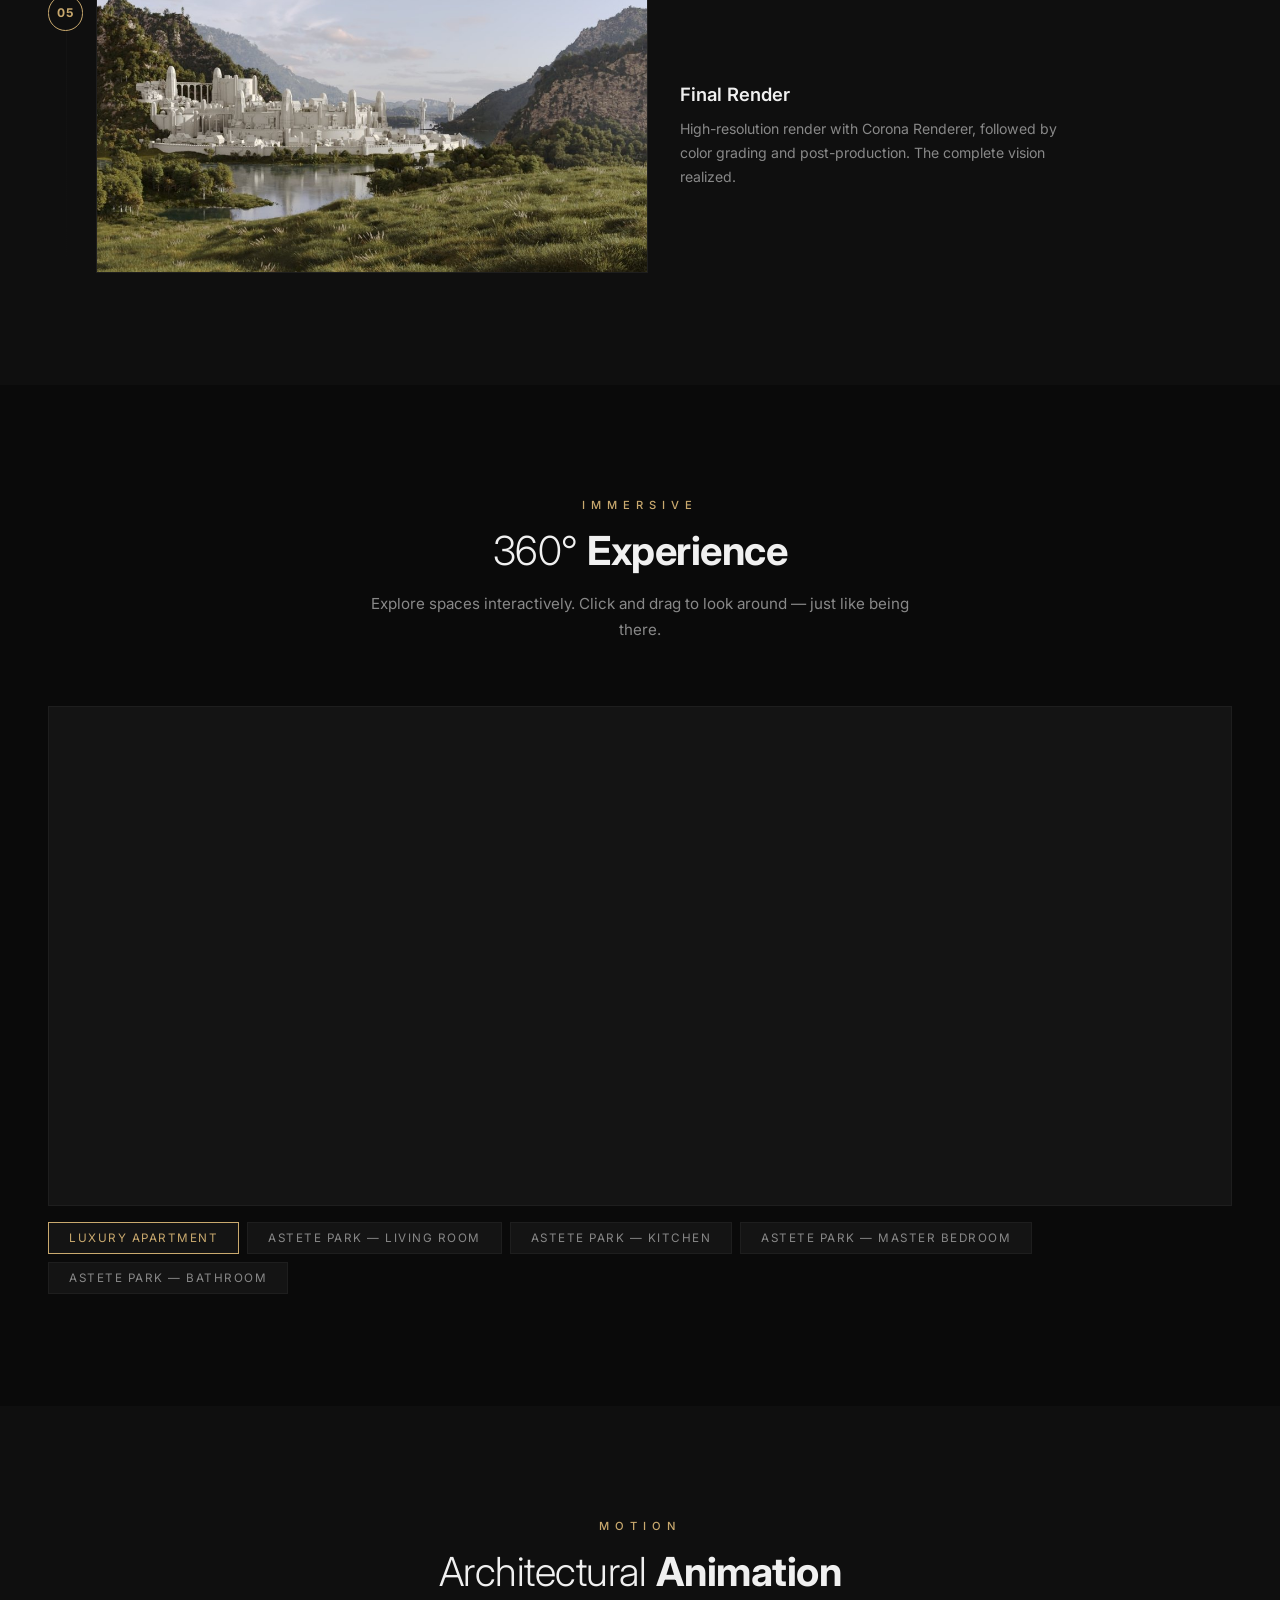
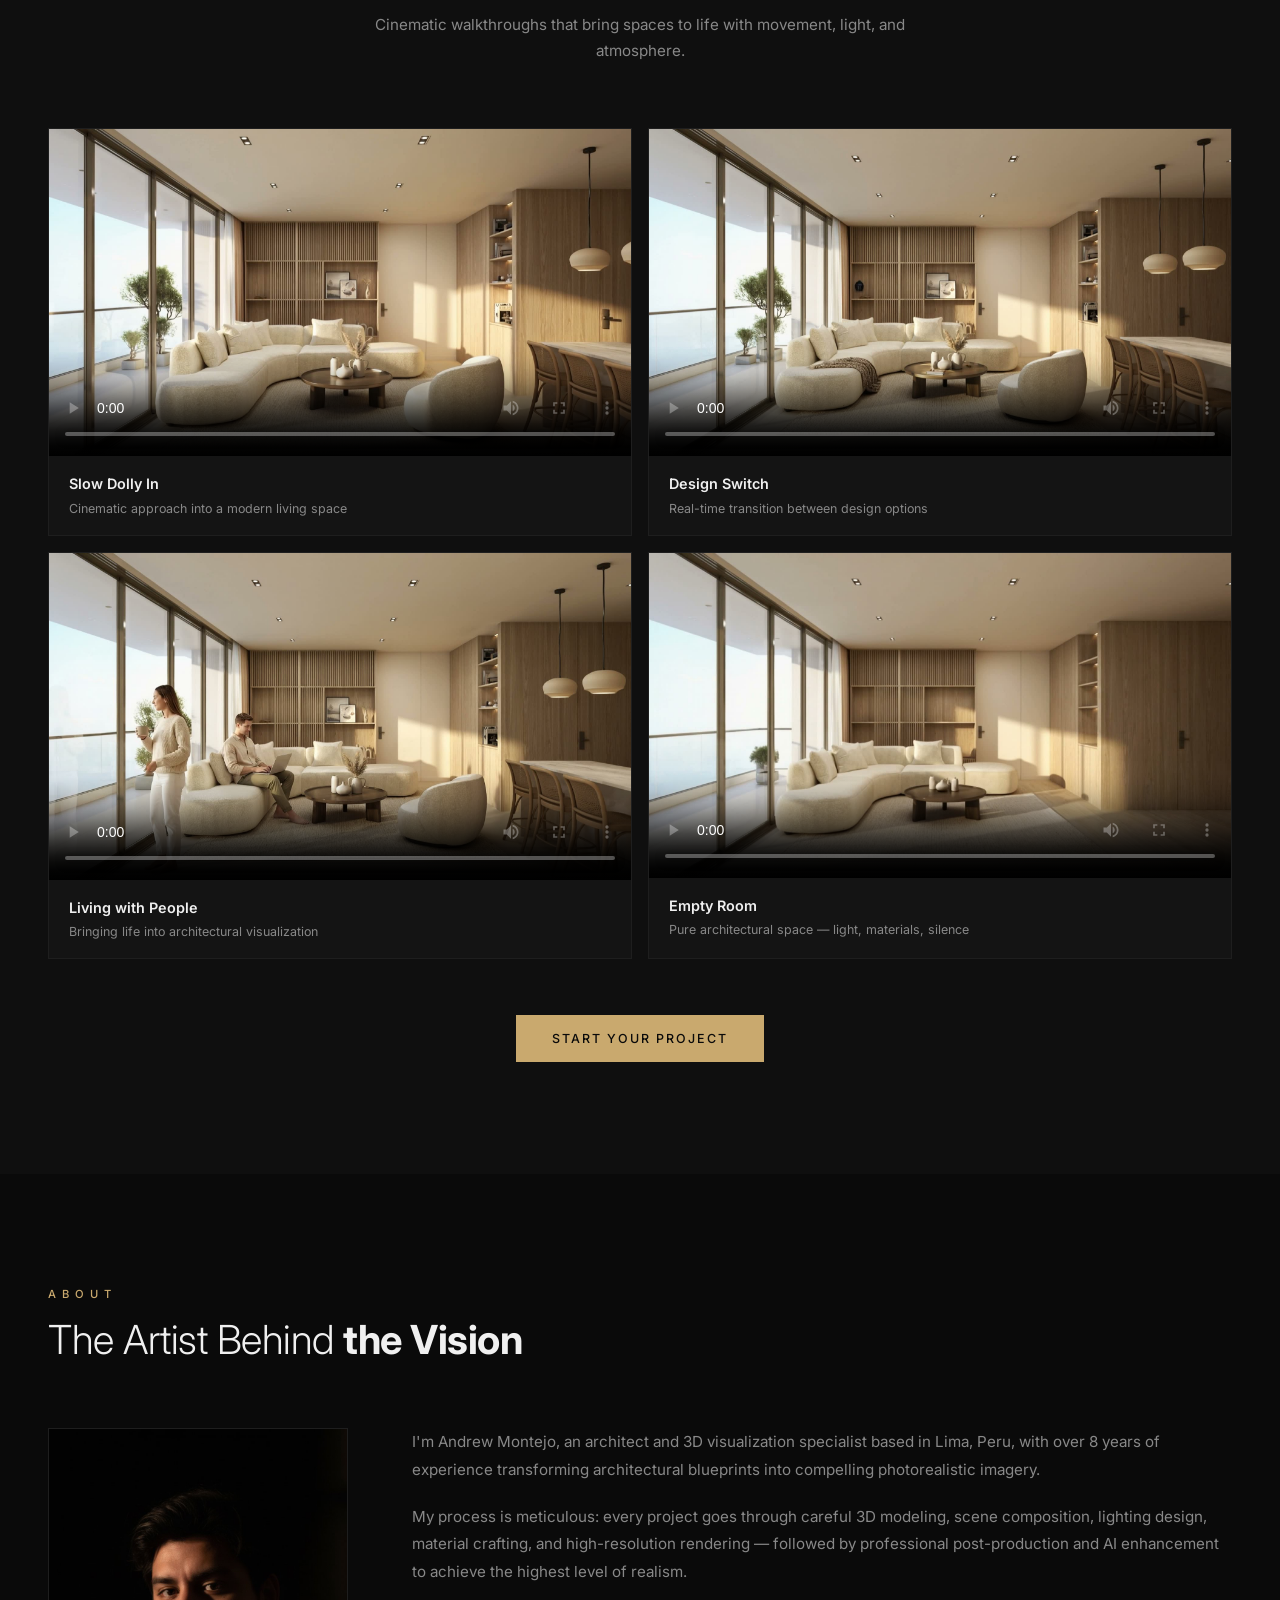
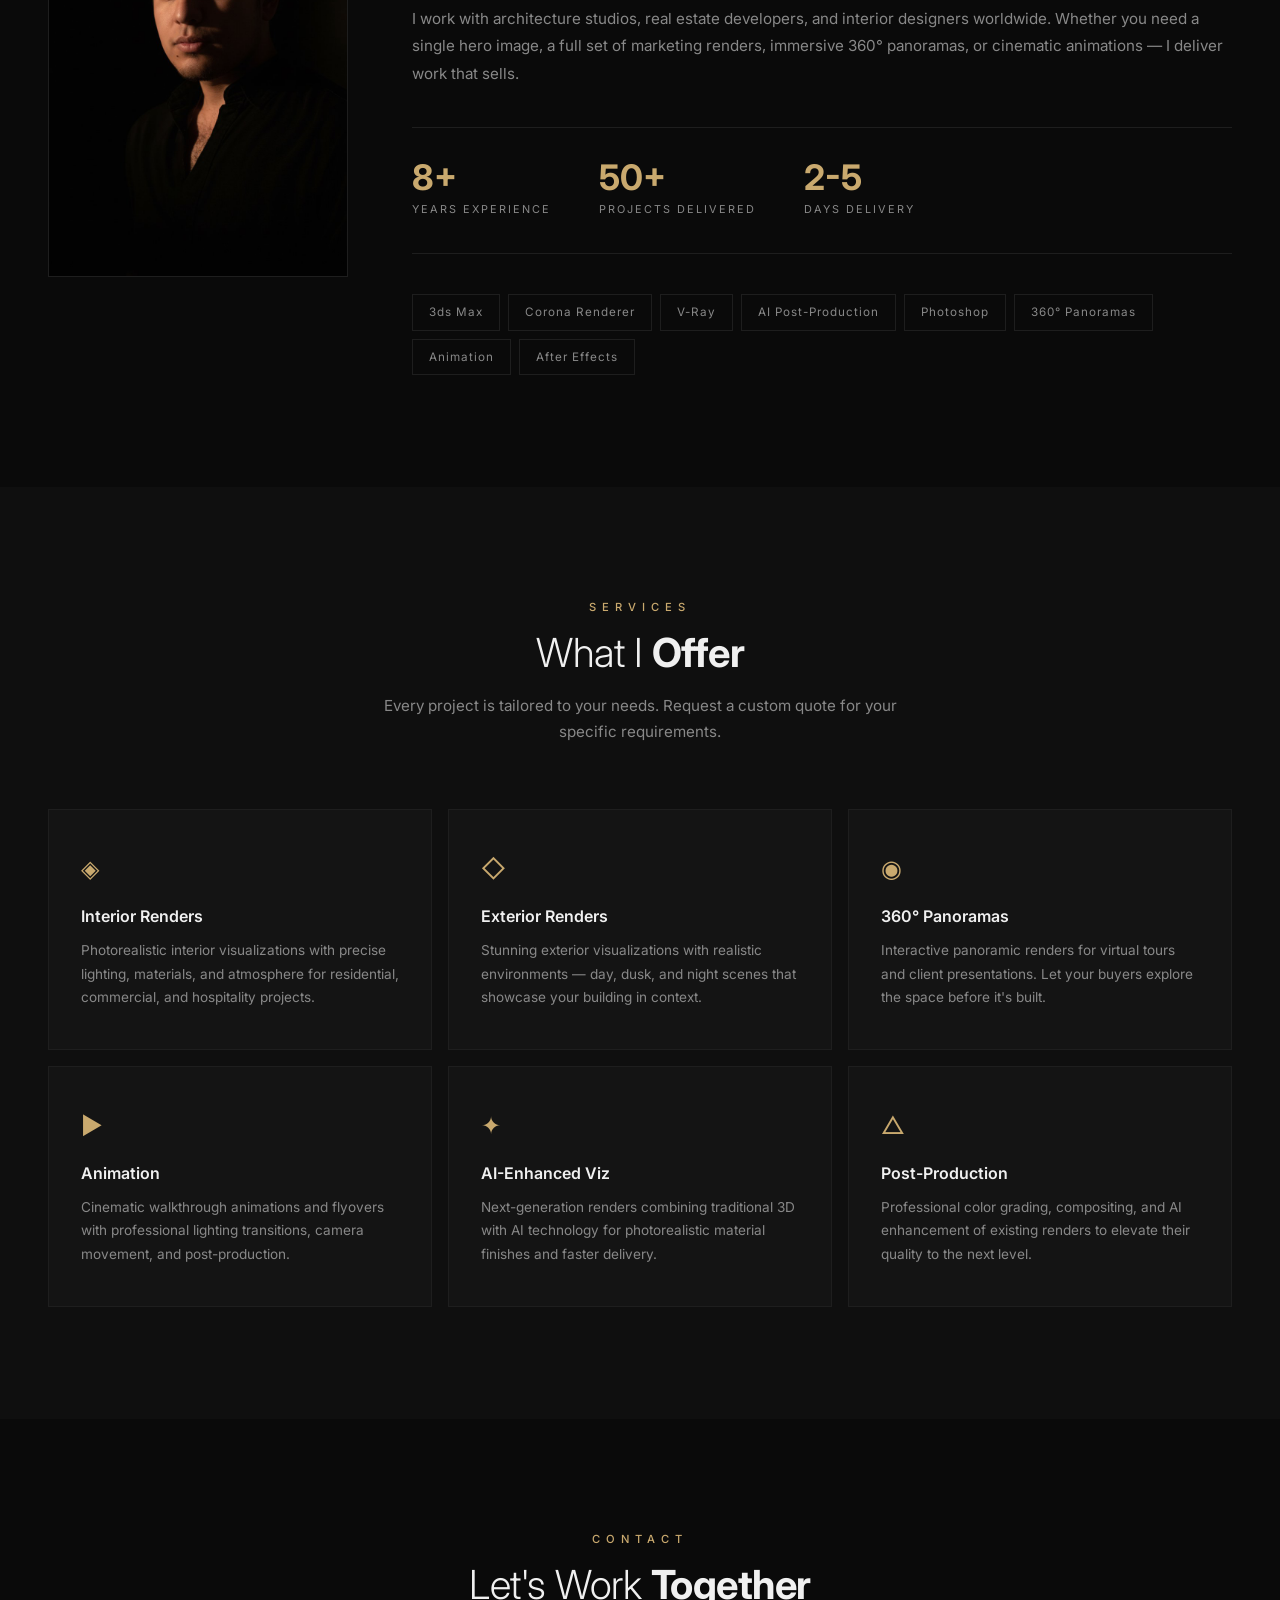
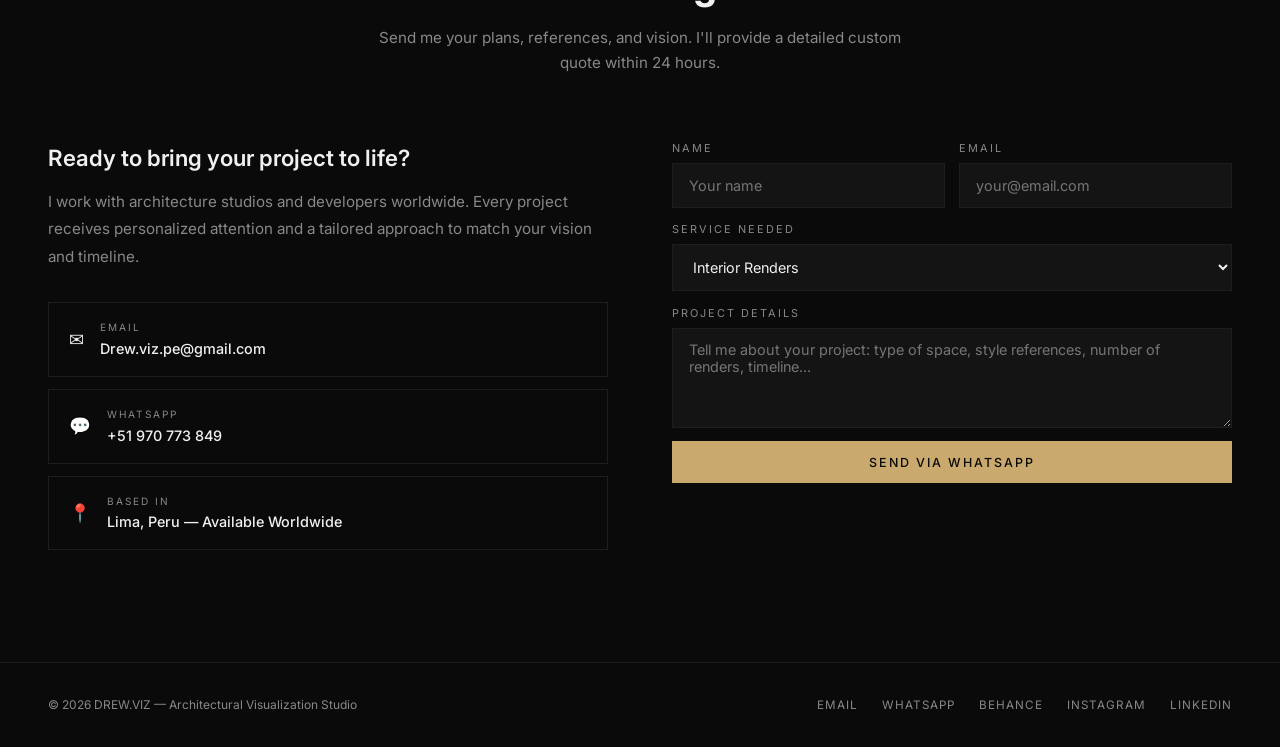
==== commit 7817434c: "improve: SEO, security, performance, UX, conversion, accessibility SEO: - Add JSON-LD structured dat" ====
--- a/portfolio/index.html
+++ b/portfolio/index.html
@@ -7,12 +7,47 @@
   <meta name="description" content="High-end architectural visualization by Drew.Viz. Photorealistic renders, 360° panoramas, AI-enhanced imagery and cinematic animations for architecture studios worldwide. Based in Lima, Peru.">
   <meta name="keywords" content="architectural visualization, 3D rendering, archviz, Corona Renderer, VRay, interior design, exterior render, 360 panorama, architectural animation, 3ds Max, AI rendering">
   <meta name="author" content="Andrew Montejo — Drew.Viz">
+  <link rel="canonical" href="https://drewviz.com">
 
   <!-- Open Graph -->
   <meta property="og:title" content="DREW.VIZ | Architectural Visualization Studio">
   <meta property="og:description" content="Photorealistic architectural renders, immersive 360° panoramas and cinematic animations. Available worldwide.">
   <meta property="og:image" content="images/kaisergarten.jpg">
+  <meta property="og:url" content="https://drewviz.com">
   <meta property="og:type" content="website">
+
+  <!-- Twitter Card -->
+  <meta name="twitter:card" content="summary_large_image">
+  <meta name="twitter:title" content="DREW.VIZ | Architectural Visualization Studio">
+  <meta name="twitter:description" content="Photorealistic architectural renders, immersive 360° panoramas and cinematic animations.">
+  <meta name="twitter:image" content="images/kaisergarten.jpg">
+
+  <!-- Structured Data -->
+  <script type="application/ld+json">
+  {
+    "@context": "https://schema.org",
+    "@type": "ProfessionalService",
+    "name": "DREW.VIZ — Architectural Visualization Studio",
+    "description": "High-end architectural visualization: photorealistic renders, 360° panoramas, cinematic animations and AI-enhanced imagery for architects and developers worldwide.",
+    "url": "https://drewviz.com",
+    "image": "images/kaisergarten.jpg",
+    "telephone": "+51970773849",
+    "email": "Drew.viz.pe@gmail.com",
+    "address": {
+      "@type": "PostalAddress",
+      "addressLocality": "Lima",
+      "addressCountry": "PE"
+    },
+    "founder": {
+      "@type": "Person",
+      "name": "Andrew Montejo",
+      "jobTitle": "Architectural Visualization Artist"
+    },
+    "areaServed": "Worldwide",
+    "serviceType": ["Architectural Visualization", "3D Rendering", "360 Panorama", "Architectural Animation"],
+    "priceRange": "$$"
+  }
+  </script>
 
   <!-- Fonts -->
   <link rel="preconnect" href="https://fonts.googleapis.com">
@@ -21,7 +56,7 @@
 
   <!-- Pannellum 360 Viewer -->
   <link rel="stylesheet" href="https://cdn.jsdelivr.net/npm/pannellum@2.5.6/build/pannellum.css">
-  <script src="https://cdn.jsdelivr.net/npm/pannellum@2.5.6/build/pannellum.js"></script>
+  <script src="https://cdn.jsdelivr.net/npm/pannellum@2.5.6/build/pannellum.js" defer></script>
 
   <!-- Styles -->
   <link rel="stylesheet" href="css/style.css">
@@ -30,6 +65,9 @@
   <link rel="icon" type="image/svg+xml" href="data:image/svg+xml,<svg xmlns='http://www.w3.org/2000/svg' viewBox='0 0 100 100'><text y='.9em' font-size='90'>◆</text></svg>">
 </head>
 <body>
+
+  <!-- Skip to content (accessibility) -->
+  <a href="#portfolio" class="skip-link">Skip to content</a>
 
   <!-- ========== NAVIGATION ========== -->
   <nav class="nav">
@@ -39,10 +77,11 @@
       <li><a href="#creative">Process</a></li>
       <li><a href="#pano360">360°</a></li>
       <li><a href="#videos">Videos</a></li>
+      <li><a href="#services">Services</a></li>
       <li><a href="#about">About</a></li>
       <li><a href="#contact">Contact</a></li>
     </ul>
-    <div class="nav__hamburger">
+    <div class="nav__hamburger" aria-label="Toggle menu" role="button" tabindex="0">
       <span></span>
       <span></span>
       <span></span>
@@ -52,7 +91,7 @@
   <!-- ========== HERO — Video Background ========== -->
   <section class="hero" id="home">
     <div class="hero__video-bg">
-      <video autoplay muted loop playsinline>
+      <video autoplay muted loop playsinline poster="images/hero-poster.jpg">
         <source src="videos/dolly-in.mp4" type="video/mp4">
       </video>
     </div>
@@ -239,6 +278,11 @@
           <div class="gallery__overlay"><h3>Spider-Man</h3><p>3D Character — Corona Renderer</p></div>
         </div>
       </div>
+
+      <div class="section__cta reveal">
+        <a href="#contact" class="btn btn--primary">Request a Quote</a>
+        <a href="#creative" class="btn btn--outline">See My Process</a>
+      </div>
     </div>
   </section>
 
@@ -363,7 +407,7 @@
 
       <div class="video-grid reveal">
         <div class="video-card">
-          <video controls preload="metadata" poster="images/depto1-living.jpg">
+          <video controls preload="metadata" poster="images/poster-dolly-in.jpg">
             <source src="videos/dolly-in.mp4" type="video/mp4">
           </video>
           <div class="video-card__info">
@@ -372,7 +416,7 @@
           </div>
         </div>
         <div class="video-card">
-          <video controls preload="metadata" poster="images/depto1-living.jpg">
+          <video controls preload="metadata" poster="images/poster-switch-design.jpg">
             <source src="videos/switch-design.mp4" type="video/mp4">
           </video>
           <div class="video-card__info">
@@ -381,7 +425,7 @@
           </div>
         </div>
         <div class="video-card">
-          <video controls preload="metadata" poster="images/depto1-living.jpg">
+          <video controls preload="metadata" poster="images/poster-sala-personas.jpg">
             <source src="videos/sala-personas.mp4" type="video/mp4">
           </video>
           <div class="video-card__info">
@@ -390,7 +434,7 @@
           </div>
         </div>
         <div class="video-card">
-          <video controls preload="metadata" poster="images/depto1-living.jpg">
+          <video controls preload="metadata" poster="images/poster-empty-room.jpg">
             <source src="videos/empty-room.mp4" type="video/mp4">
           </video>
           <div class="video-card__info">
@@ -398,6 +442,10 @@
             <p class="video-card__desc">Pure architectural space — light, materials, silence</p>
           </div>
         </div>
+      </div>
+
+      <div class="section__cta reveal">
+        <a href="#contact" class="btn btn--primary">Start Your Project</a>
       </div>
     </div>
   </section>
@@ -531,7 +579,7 @@
                 <div class="contact-method__value">Drew.viz.pe@gmail.com</div>
               </div>
             </a>
-            <a href="https://wa.me/51970773849" target="_blank" class="contact-method">
+            <a href="https://wa.me/51970773849" target="_blank" rel="noopener noreferrer" class="contact-method">
               <span class="contact-method__icon">💬</span>
               <div>
                 <div class="contact-method__label">WhatsApp</div>
@@ -583,22 +631,30 @@
 
   <!-- ========== LIGHTBOX ========== -->
   <div class="lightbox">
-    <button class="lightbox__close">✕</button>
-    <button class="lightbox__nav lightbox__prev">←</button>
-    <button class="lightbox__nav lightbox__next">→</button>
+    <button class="lightbox__close" aria-label="Close lightbox">✕</button>
+    <button class="lightbox__nav lightbox__prev" aria-label="Previous image">←</button>
+    <button class="lightbox__nav lightbox__next" aria-label="Next image">→</button>
+    <span class="lightbox__counter"></span>
     <img class="lightbox__img" src="" alt="Render preview">
     <div class="lightbox__info">
       <h3></h3>
       <p></p>
     </div>
   </div>
+
+  <!-- ========== FOOTER ========== -->
+  <!-- ========== BACK TO TOP ========== -->
+  <button class="back-to-top" aria-label="Back to top">↑</button>
 
   <!-- ========== FOOTER ========== -->
   <footer class="footer">
     <p>© 2026 DREW.VIZ — Architectural Visualization Studio</p>
     <div class="footer__social">
       <a href="mailto:Drew.viz.pe@gmail.com">Email</a>
-      <a href="https://wa.me/51970773849" target="_blank">WhatsApp</a>
+      <a href="https://wa.me/51970773849" target="_blank" rel="noopener noreferrer">WhatsApp</a>
+      <a href="https://www.behance.net" target="_blank" rel="noopener noreferrer">Behance</a>
+      <a href="https://www.instagram.com" target="_blank" rel="noopener noreferrer">Instagram</a>
+      <a href="https://www.linkedin.com" target="_blank" rel="noopener noreferrer">LinkedIn</a>
     </div>
   </footer>
 
--- a/portfolio/css/style.css
+++ b/portfolio/css/style.css
@@ -34,6 +34,20 @@
 img { max-width: 100%; display: block; }
 button { font-family: var(--font); }
 
+/* Skip link (accessibility) */
+.skip-link {
+  position: absolute;
+  top: -100%;
+  left: 1rem;
+  padding: 0.5rem 1rem;
+  background: var(--accent);
+  color: var(--bg);
+  font-size: 0.85rem;
+  z-index: 10000;
+  transition: top 0.2s;
+}
+.skip-link:focus { top: 0.5rem; }
+
 /* ==========================================
    NAVIGATION
    ========================================== */
@@ -264,6 +278,13 @@
 .section__header--center .section__subtitle { margin-left: auto; margin-right: auto; }
 .container { max-width: 1300px; margin: 0 auto; }
 
+.section__cta {
+  display: flex;
+  justify-content: center;
+  gap: 1rem;
+  margin-top: 3.5rem;
+}
+
 /* ==========================================
    GALLERY — Masonry-like, no crop
    ========================================== */
@@ -613,6 +634,15 @@
 .lightbox__nav:hover { border-color: var(--accent); color: var(--accent); }
 .lightbox__prev { left: 1.5rem; }
 .lightbox__next { right: 1.5rem; }
+.lightbox__counter {
+  position: absolute;
+  top: 1.5rem;
+  left: 50%;
+  transform: translateX(-50%);
+  font-size: 0.75rem;
+  letter-spacing: 2px;
+  color: var(--text-dim);
+}
 
 /* ==========================================
    FOOTER
@@ -629,6 +659,35 @@
   font-size: 0.73rem; letter-spacing: 1px; text-transform: uppercase;
 }
 .footer__social a:hover { color: var(--accent); }
+
+/* Back to top button */
+.back-to-top {
+  position: fixed;
+  bottom: 2rem;
+  right: 2rem;
+  width: 44px;
+  height: 44px;
+  background: var(--bg-card);
+  border: 1px solid var(--border);
+  color: var(--accent);
+  font-size: 1.2rem;
+  cursor: pointer;
+  display: flex;
+  align-items: center;
+  justify-content: center;
+  z-index: 900;
+  opacity: 0;
+  pointer-events: none;
+  transition: var(--transition);
+}
+.back-to-top.visible {
+  opacity: 1;
+  pointer-events: auto;
+}
+.back-to-top:hover {
+  border-color: var(--accent);
+  transform: translateY(-3px);
+}
 
 /* ==========================================
    ANIMATED ACCENT LINE (decoration)
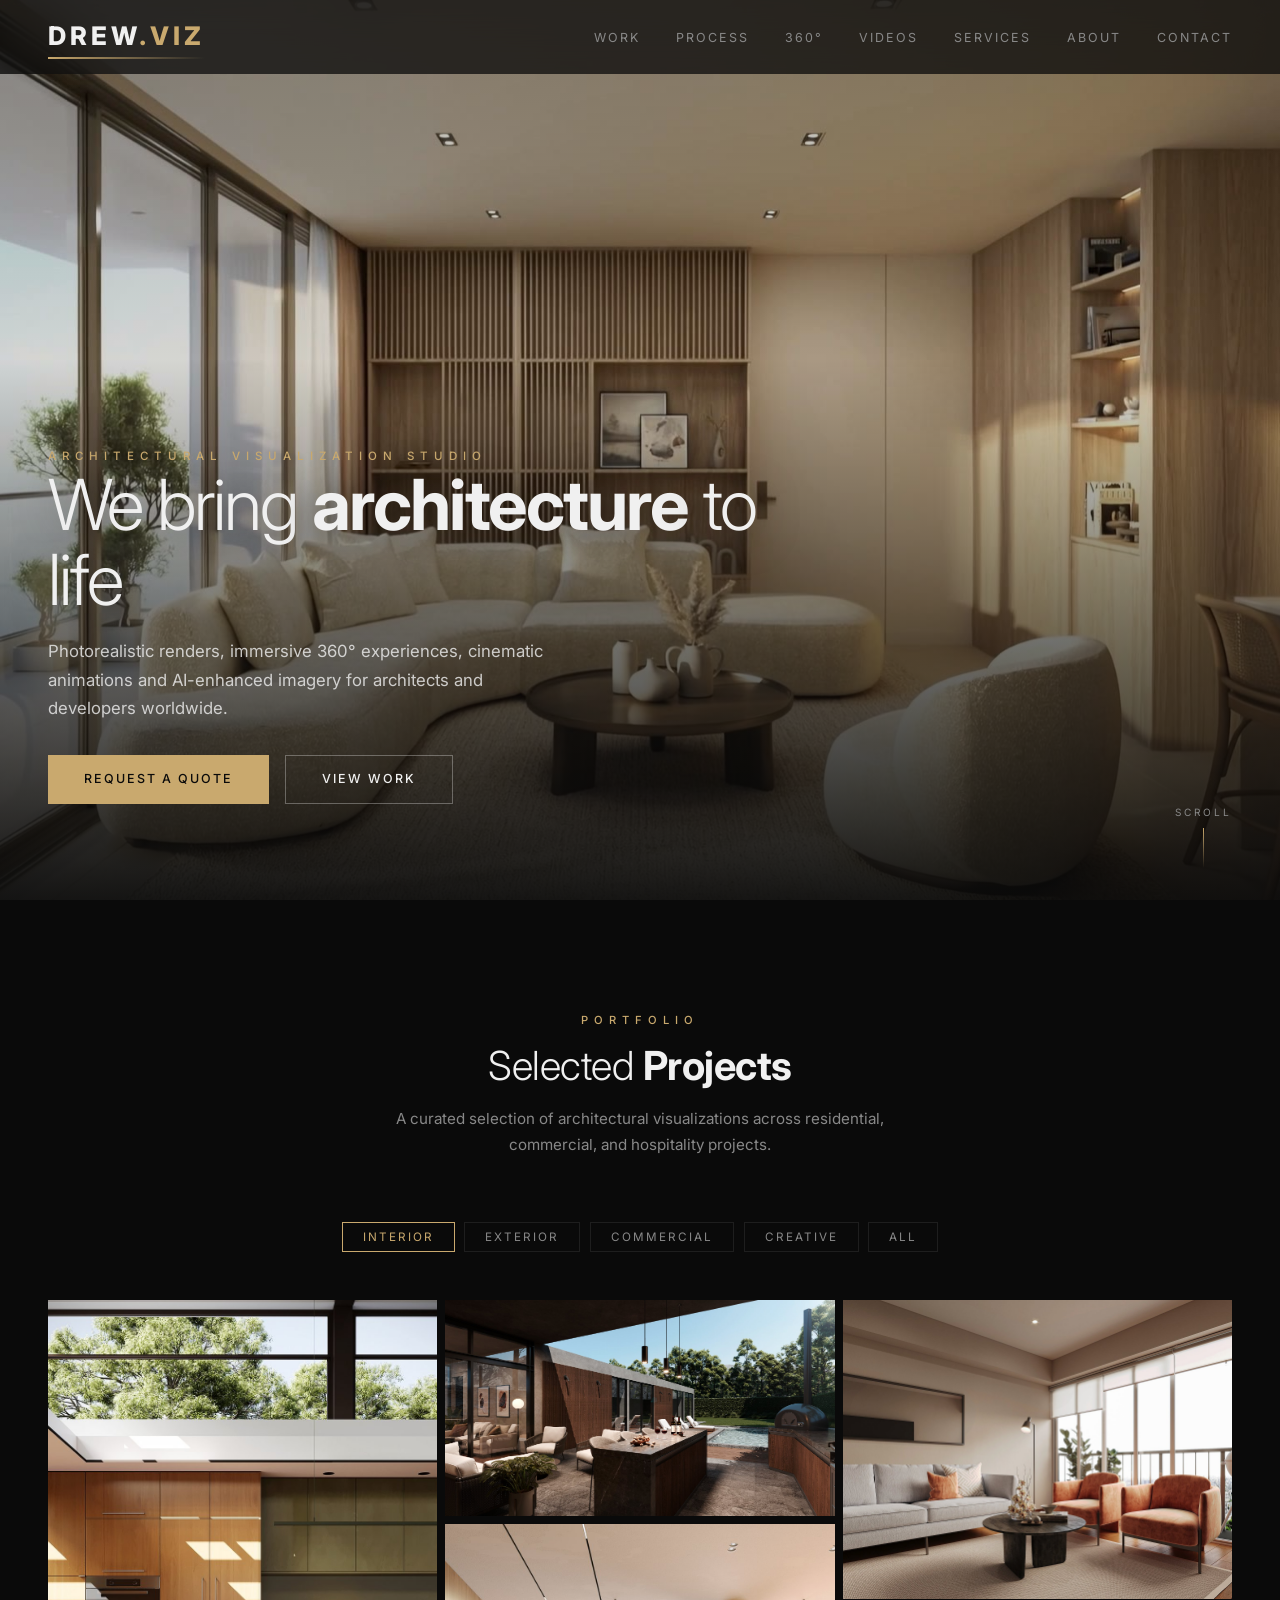
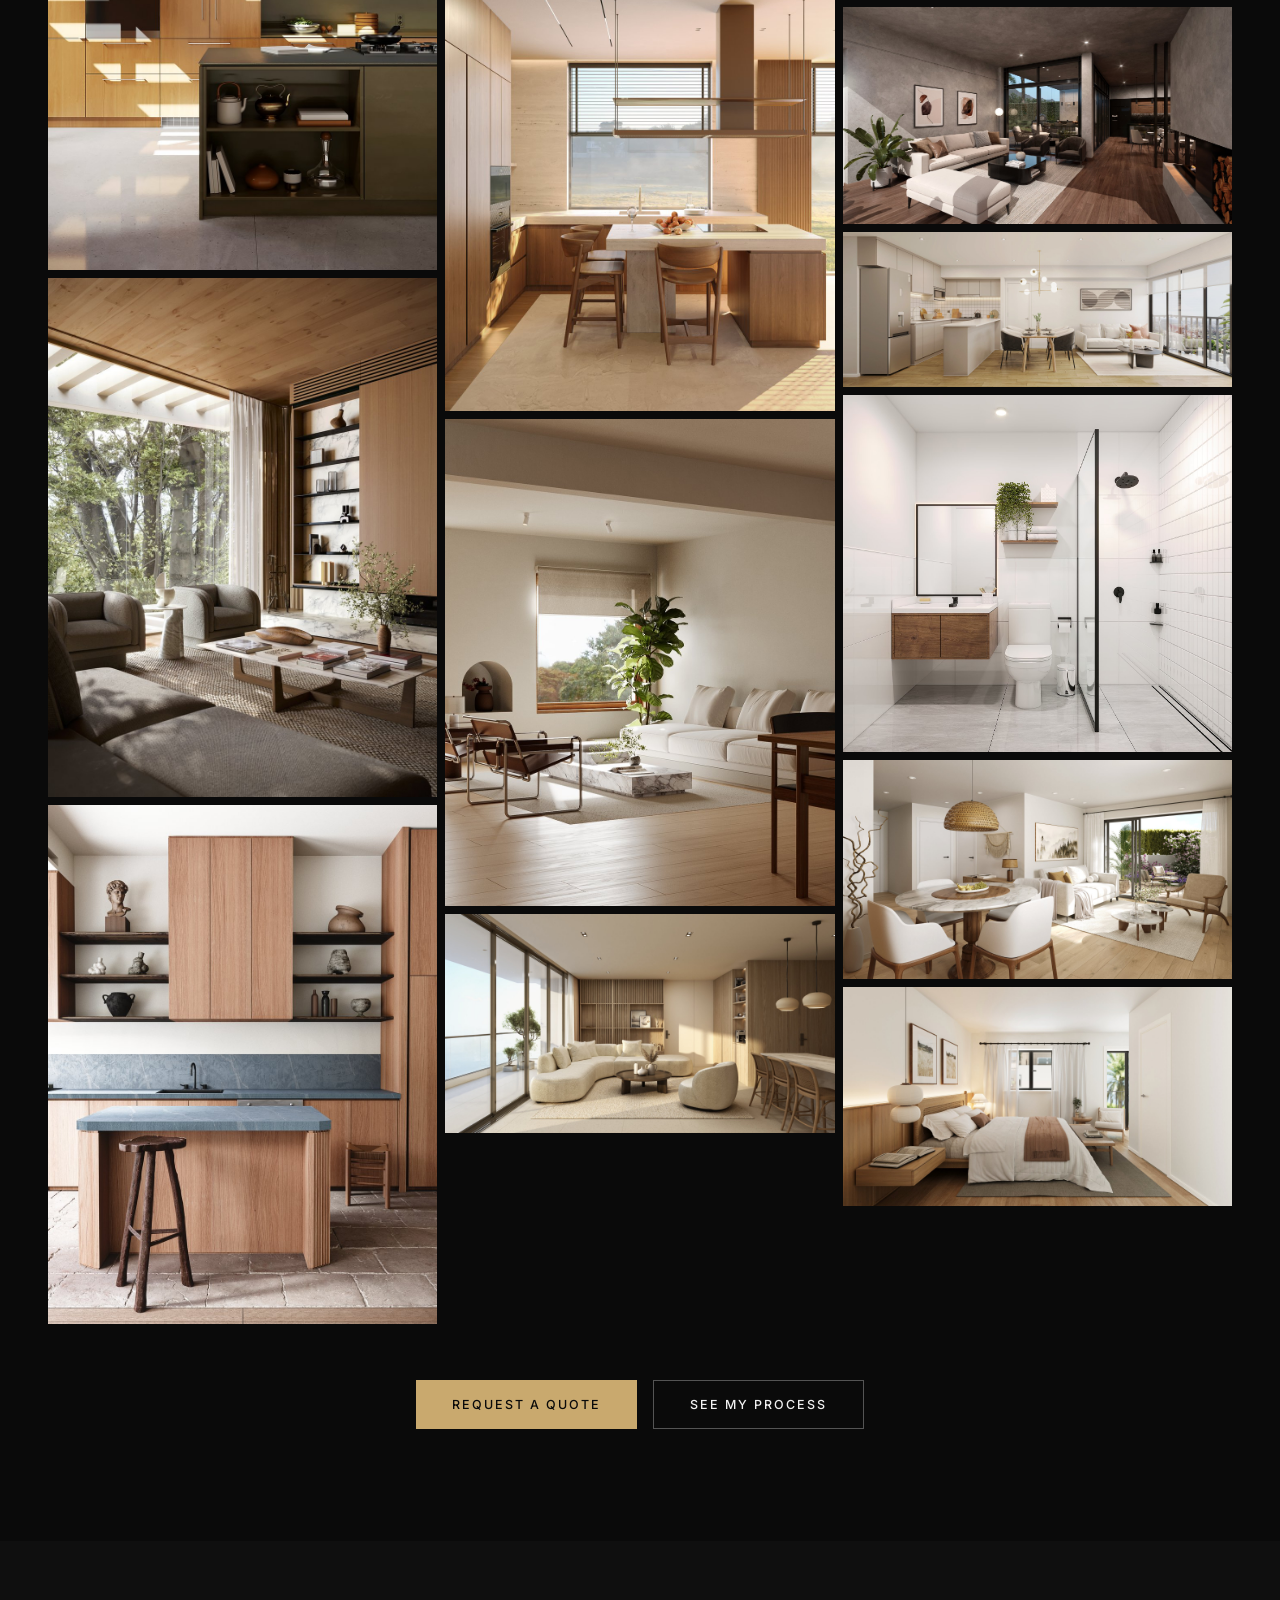
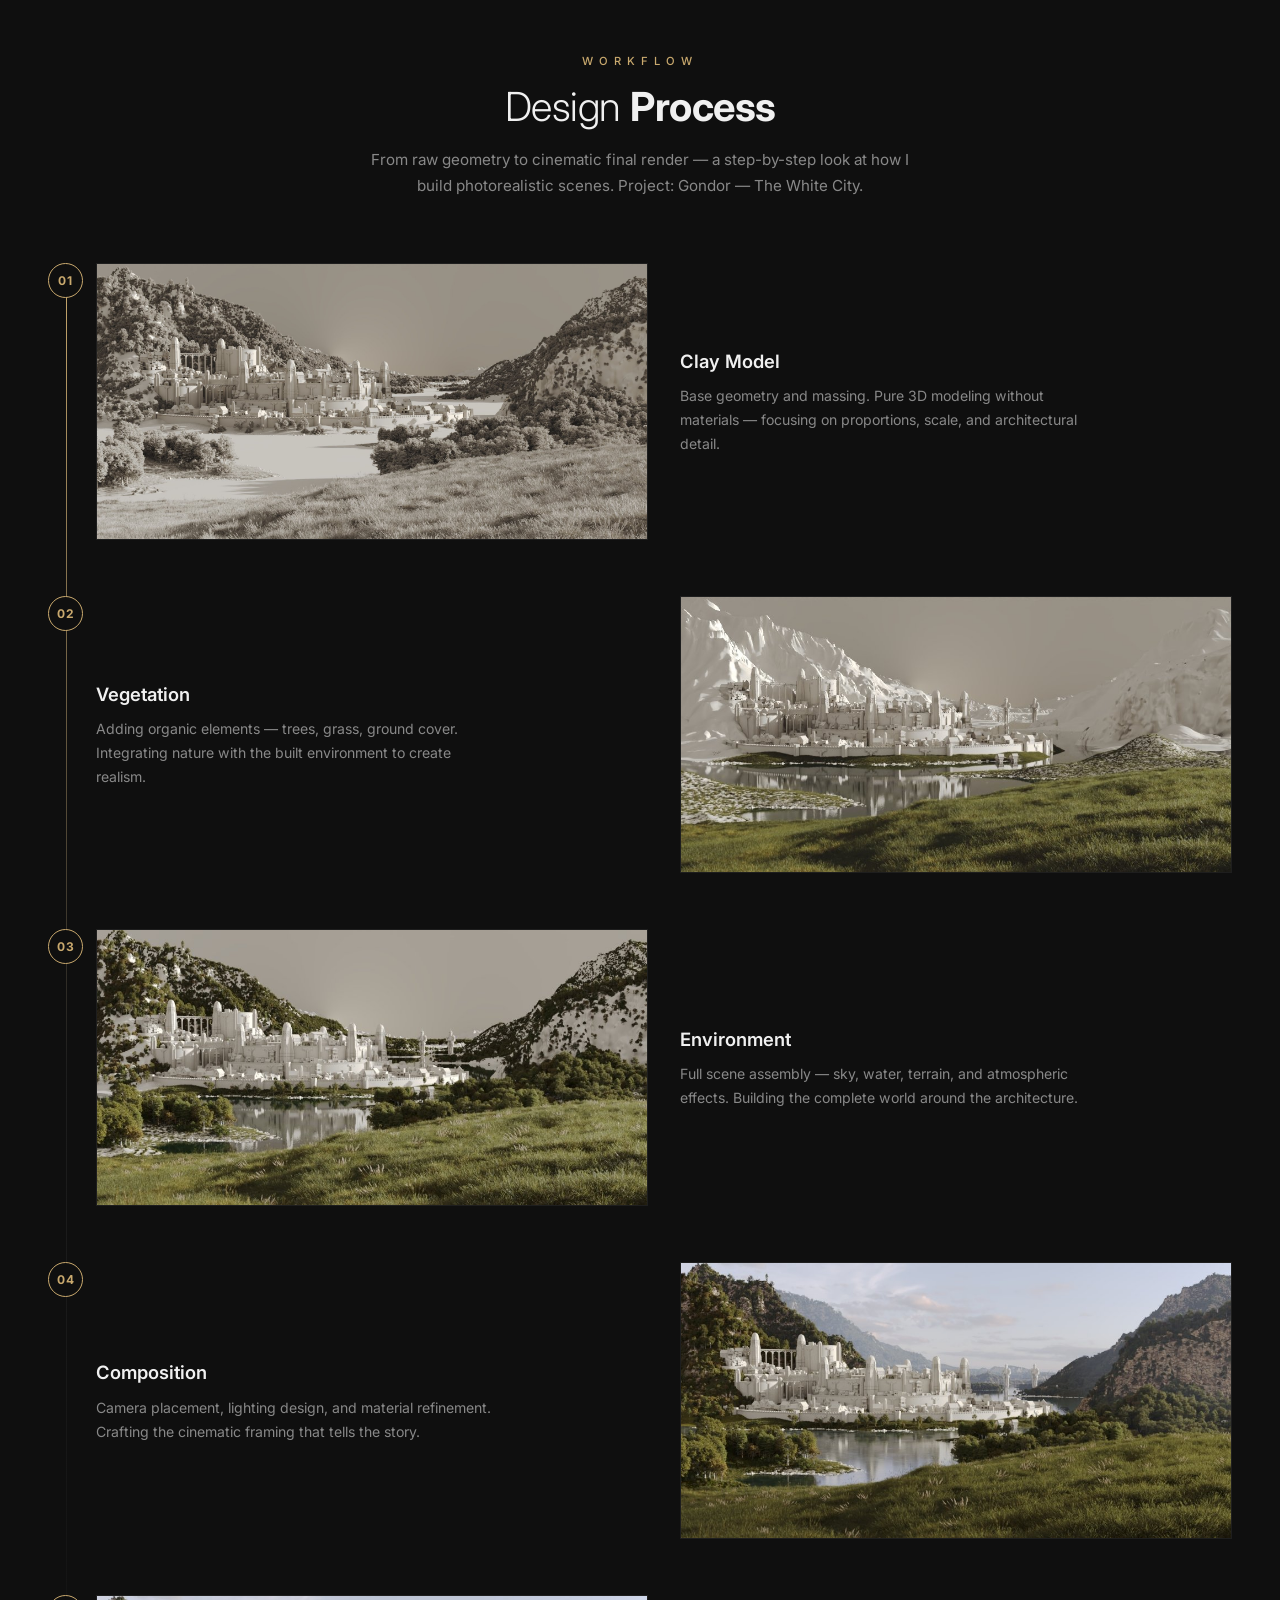
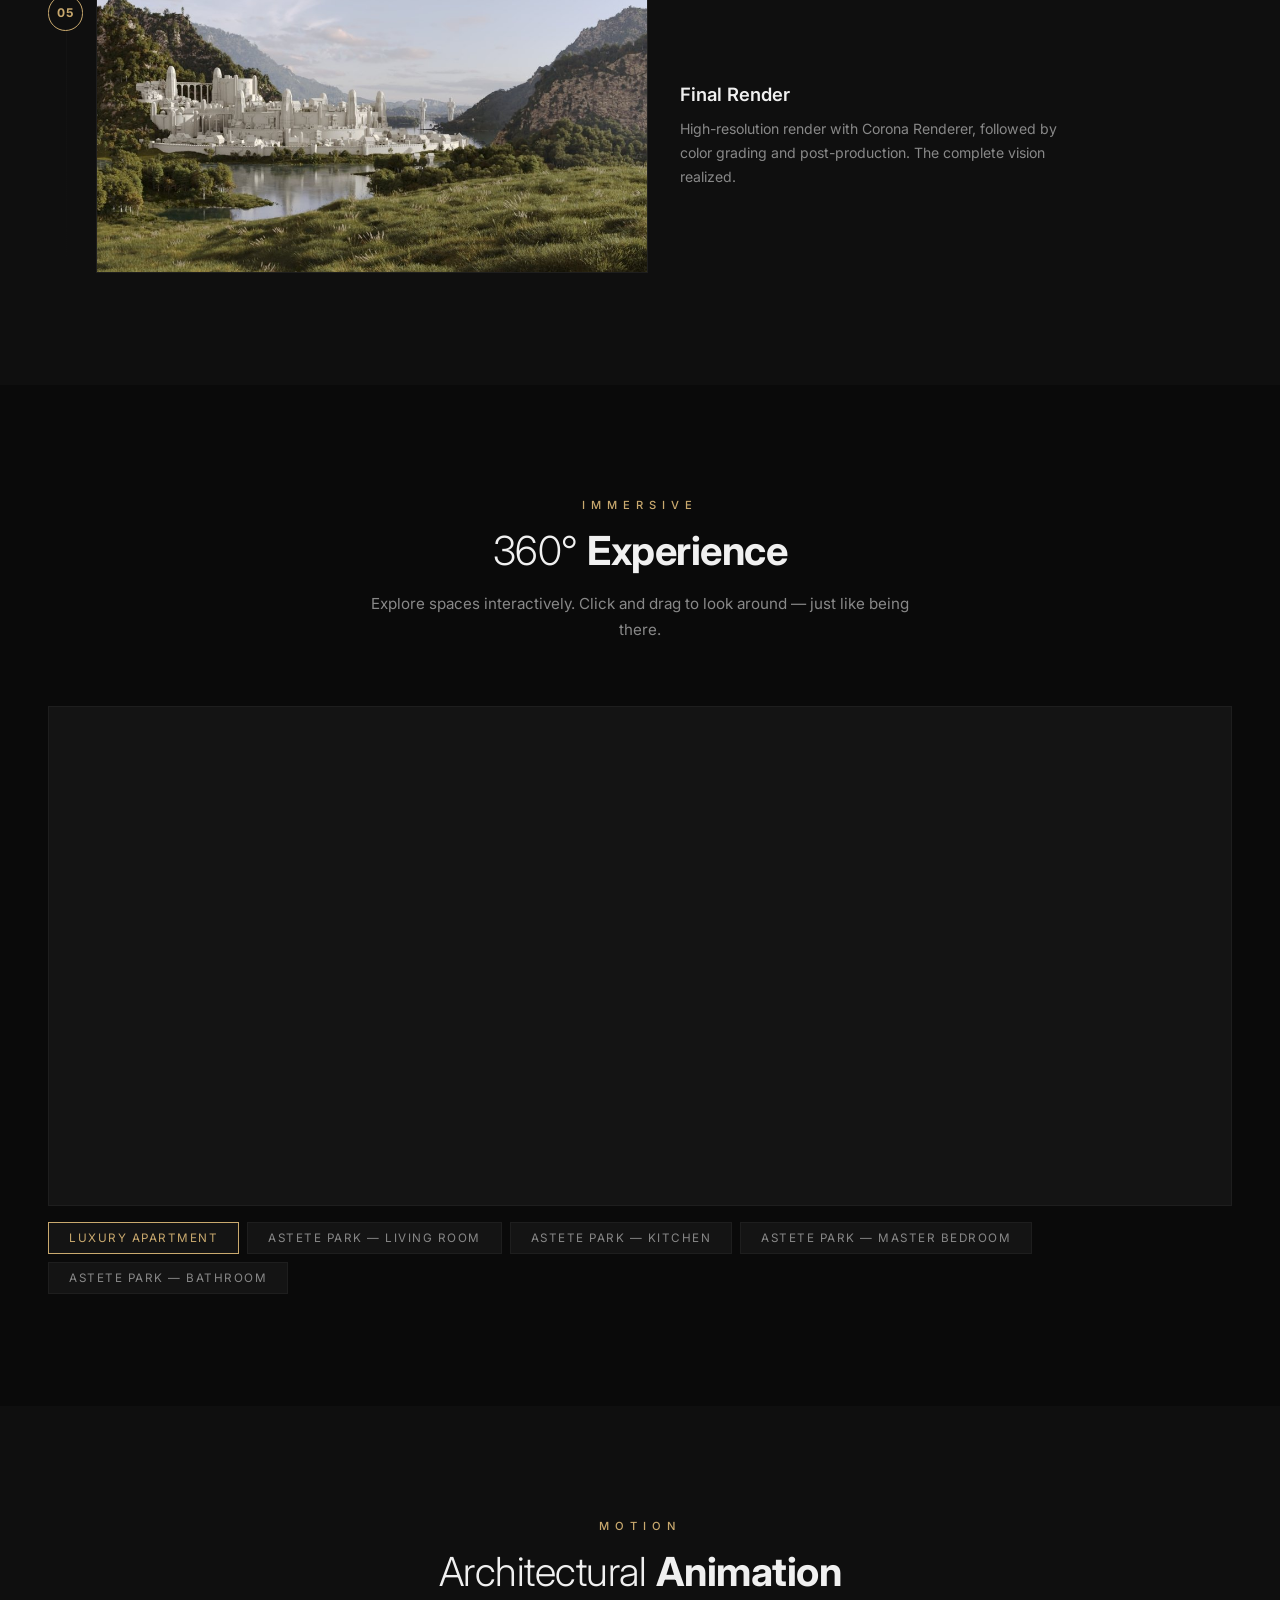
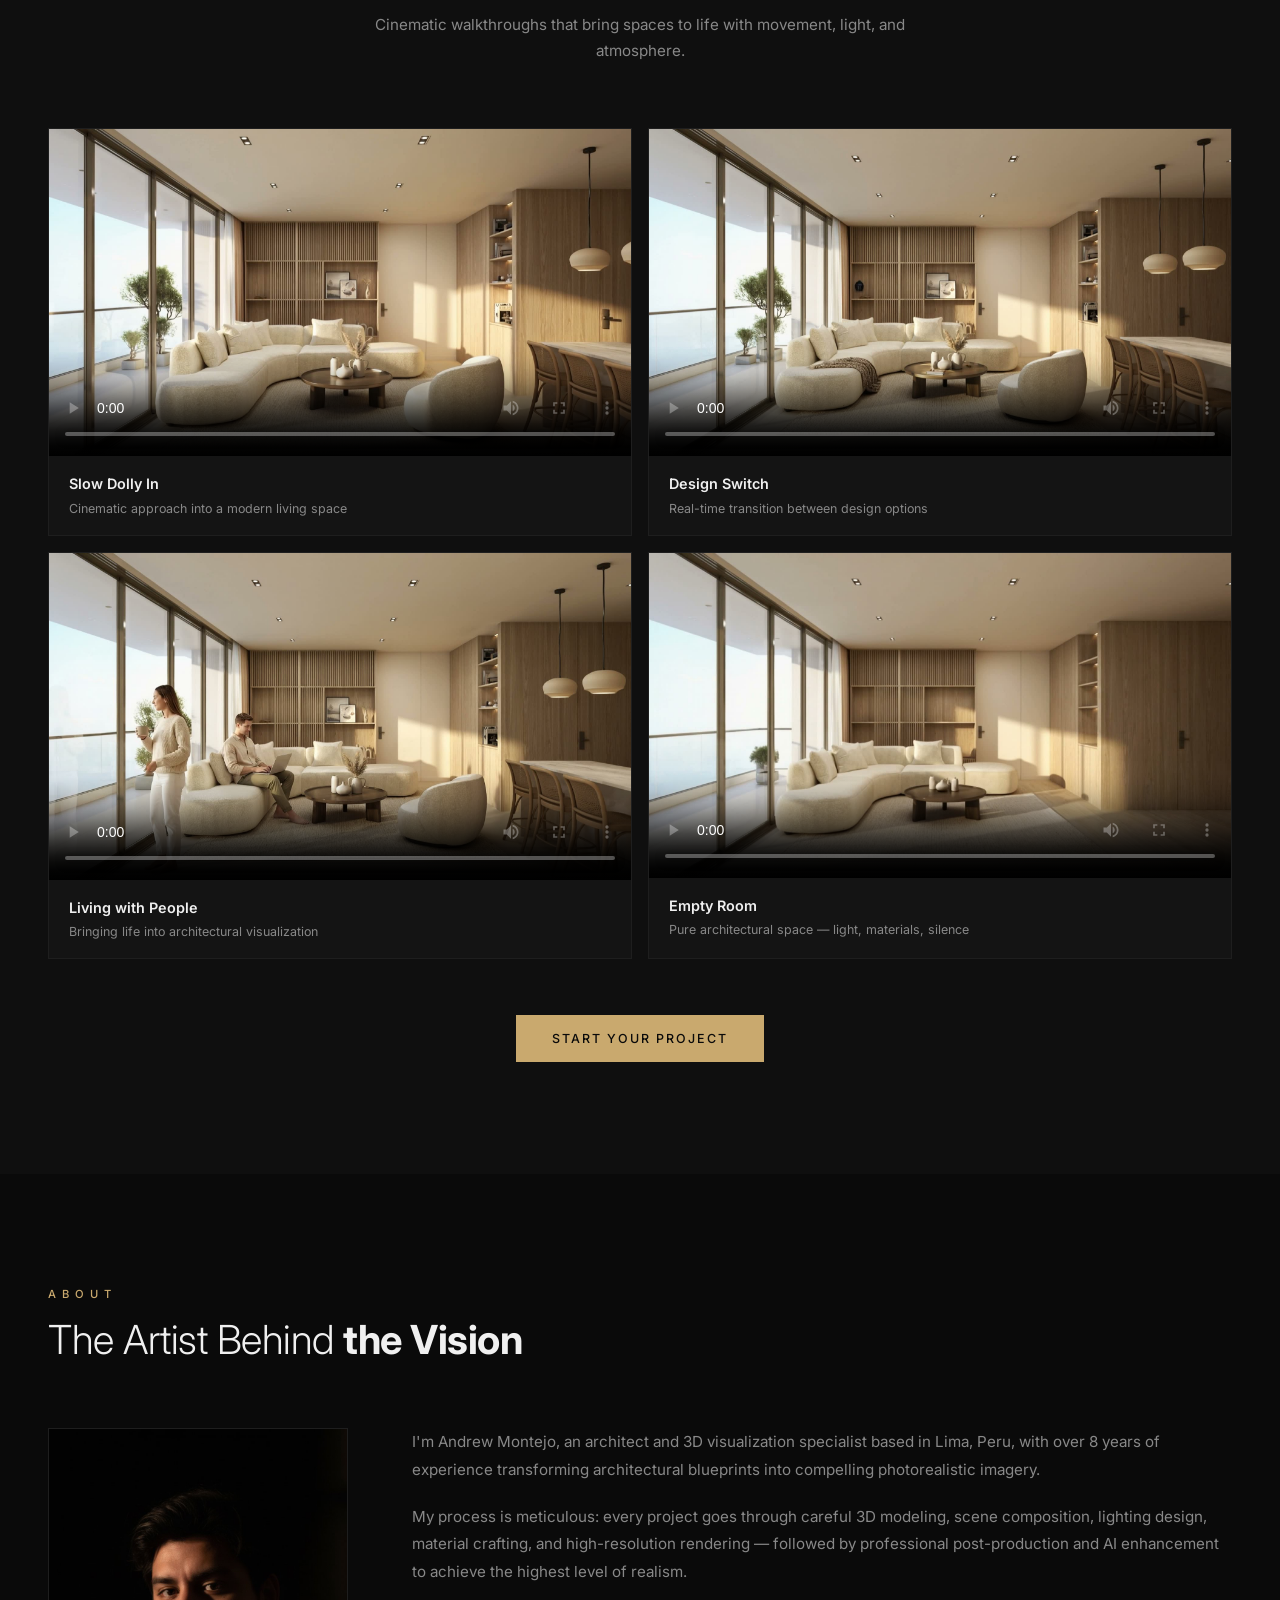
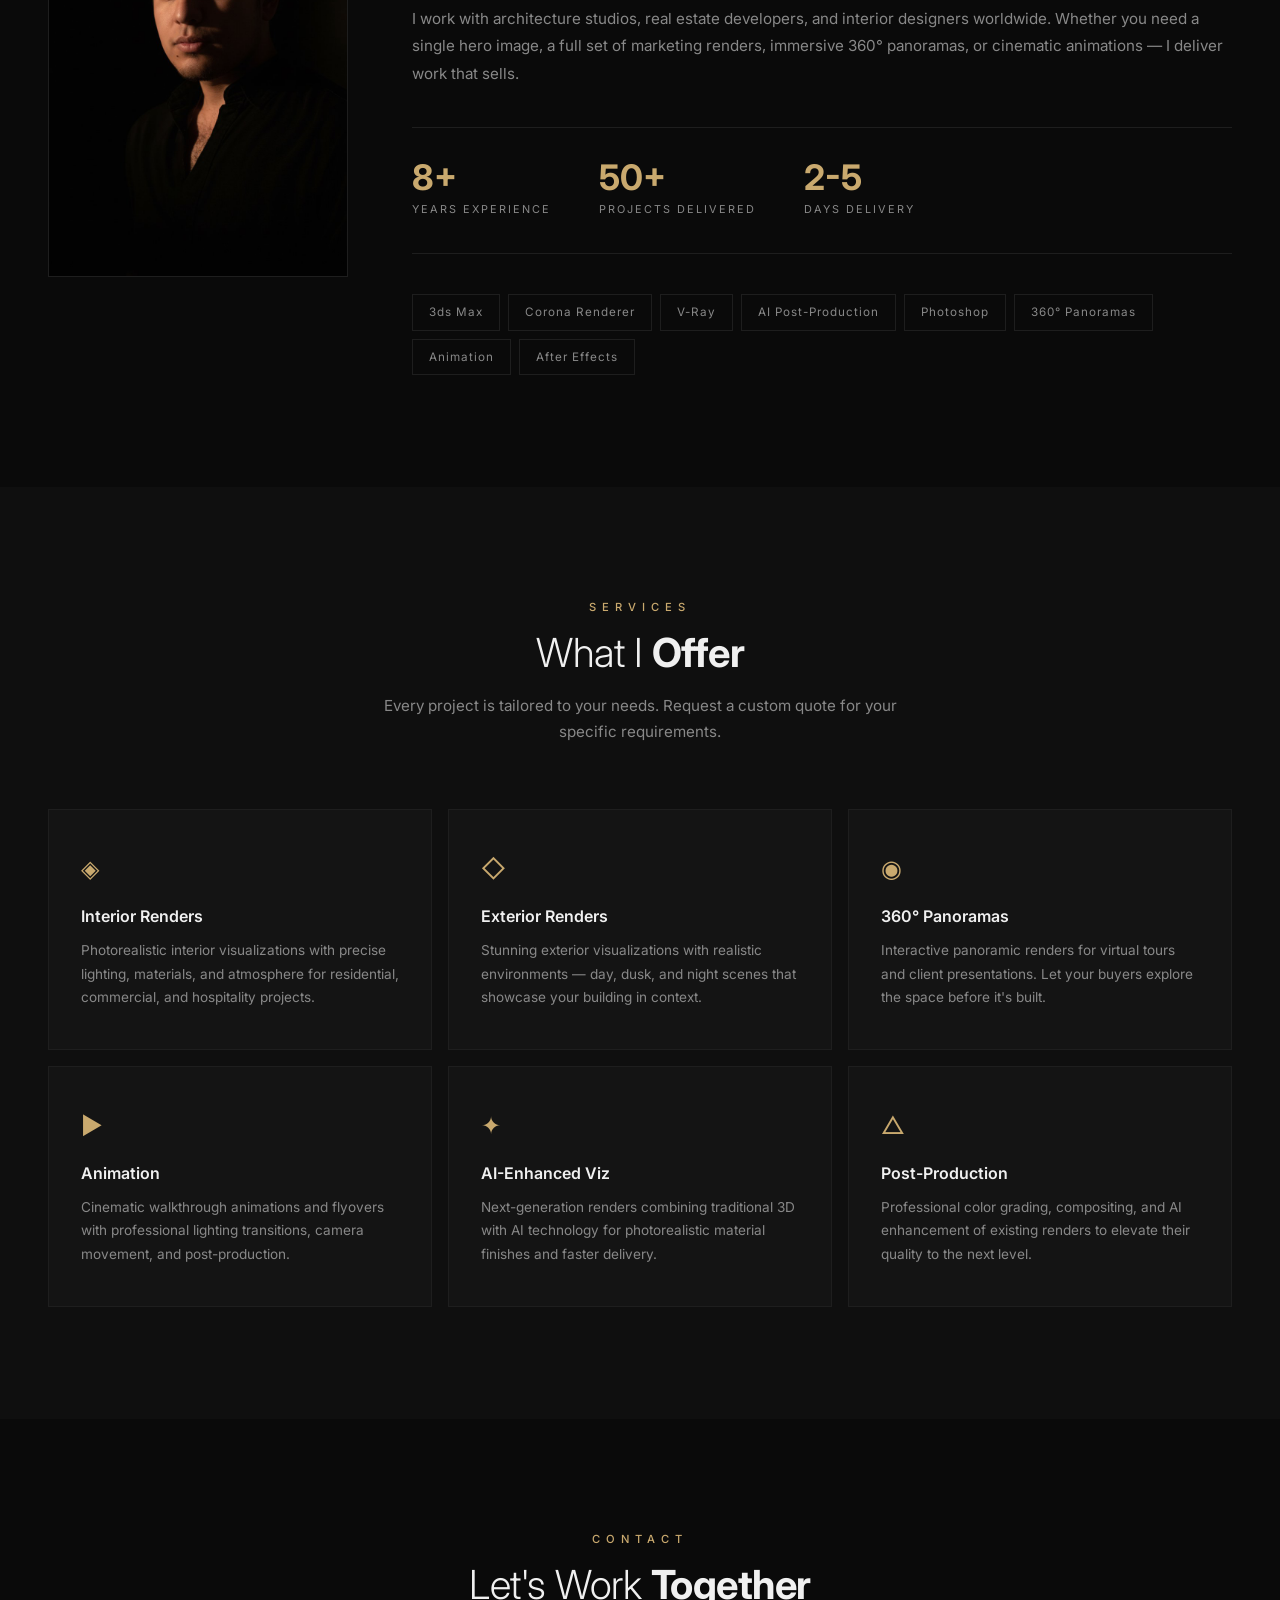
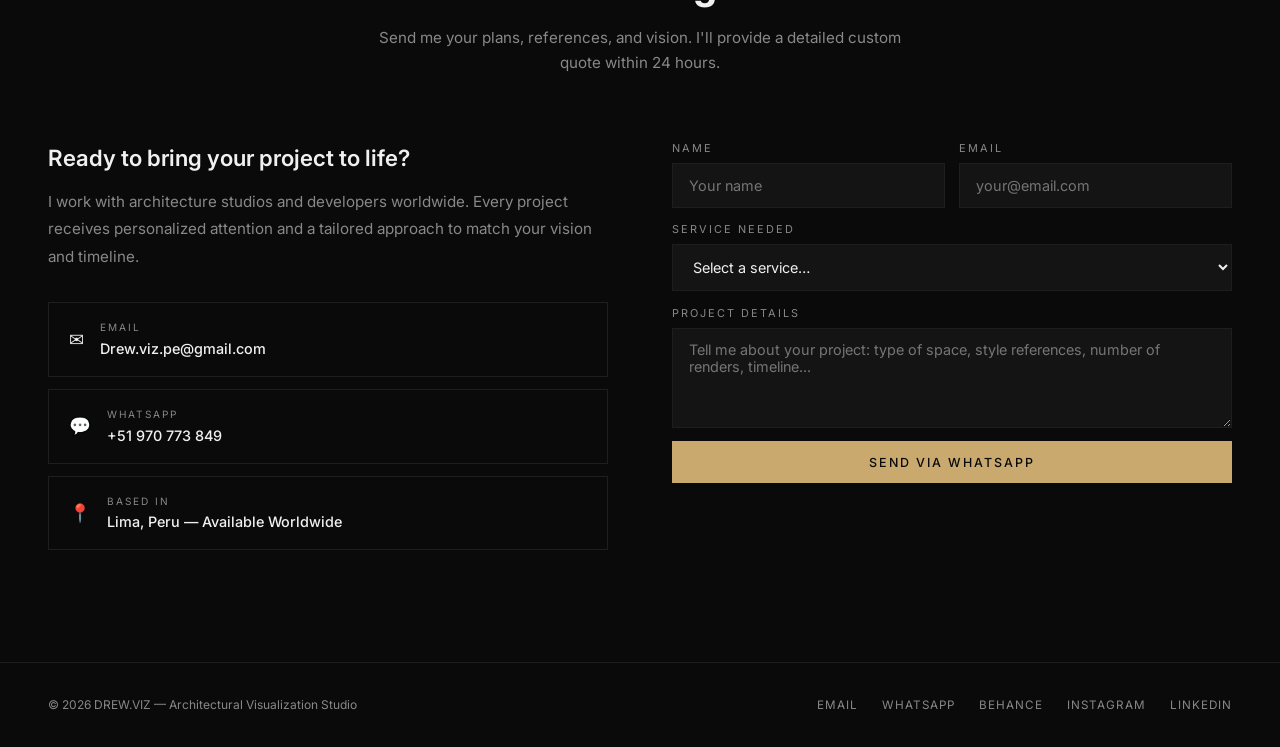
==== commit 2757ab0e: "fix: resolve final analysis bugs before deployment - Fix twitter:image and JSON-LD image to absolute" ====
--- a/portfolio/index.html
+++ b/portfolio/index.html
@@ -12,7 +12,7 @@
   <!-- Open Graph -->
   <meta property="og:title" content="DREW.VIZ | Architectural Visualization Studio">
   <meta property="og:description" content="Photorealistic architectural renders, immersive 360° panoramas and cinematic animations. Available worldwide.">
-  <meta property="og:image" content="images/kaisergarten.jpg">
+  <meta property="og:image" content="https://drewviz.com/images/kaisergarten.jpg">
   <meta property="og:url" content="https://drewviz.com">
   <meta property="og:type" content="website">
 
@@ -20,7 +20,7 @@
   <meta name="twitter:card" content="summary_large_image">
   <meta name="twitter:title" content="DREW.VIZ | Architectural Visualization Studio">
   <meta name="twitter:description" content="Photorealistic architectural renders, immersive 360° panoramas and cinematic animations.">
-  <meta name="twitter:image" content="images/kaisergarten.jpg">
+  <meta name="twitter:image" content="https://drewviz.com/images/kaisergarten.jpg">
 
   <!-- Structured Data -->
   <script type="application/ld+json">
@@ -30,7 +30,7 @@
     "name": "DREW.VIZ — Architectural Visualization Studio",
     "description": "High-end architectural visualization: photorealistic renders, 360° panoramas, cinematic animations and AI-enhanced imagery for architects and developers worldwide.",
     "url": "https://drewviz.com",
-    "image": "images/kaisergarten.jpg",
+    "image": "https://drewviz.com/images/kaisergarten.jpg",
     "telephone": "+51970773849",
     "email": "Drew.viz.pe@gmail.com",
     "address": {
@@ -609,7 +609,8 @@
           </div>
           <div class="form-group">
             <label for="service">Service Needed</label>
-            <select id="service" name="service">
+            <select id="service" name="service" required>
+              <option value="" disabled selected>Select a service…</option>
               <option value="Interior Renders">Interior Renders</option>
               <option value="Exterior Renders">Exterior Renders</option>
               <option value="360 Panorama">360° Panorama</option>
@@ -642,7 +643,6 @@
     </div>
   </div>
 
-  <!-- ========== FOOTER ========== -->
   <!-- ========== BACK TO TOP ========== -->
   <button class="back-to-top" aria-label="Back to top">↑</button>
 
@@ -652,9 +652,9 @@
     <div class="footer__social">
       <a href="mailto:Drew.viz.pe@gmail.com">Email</a>
       <a href="https://wa.me/51970773849" target="_blank" rel="noopener noreferrer">WhatsApp</a>
-      <a href="https://www.behance.net" target="_blank" rel="noopener noreferrer">Behance</a>
-      <a href="https://www.instagram.com" target="_blank" rel="noopener noreferrer">Instagram</a>
-      <a href="https://www.linkedin.com" target="_blank" rel="noopener noreferrer">LinkedIn</a>
+      <a href="https://www.behance.net/drewstu" target="_blank" rel="noopener noreferrer">Behance</a>
+      <a href="https://www.instagram.com/drew.stud/" target="_blank" rel="noopener noreferrer">Instagram</a>
+      <a href="https://www.linkedin.com/in/callmedru/" target="_blank" rel="noopener noreferrer">LinkedIn</a>
     </div>
   </footer>
 
--- a/portfolio/css/style.css
+++ b/portfolio/css/style.css
@@ -283,6 +283,7 @@
   justify-content: center;
   gap: 1rem;
   margin-top: 3.5rem;
+  flex-wrap: wrap;
 }
 
 /* ==========================================
@@ -687,15 +688,6 @@
 .back-to-top:hover {
   border-color: var(--accent);
   transform: translateY(-3px);
-}
-
-/* ==========================================
-   ANIMATED ACCENT LINE (decoration)
-   ========================================== */
-.accent-line {
-  width: 100%; height: 1px;
-  background: linear-gradient(90deg, transparent, var(--accent), transparent);
-  opacity: 0.3;
 }
 
 /* ==========================================
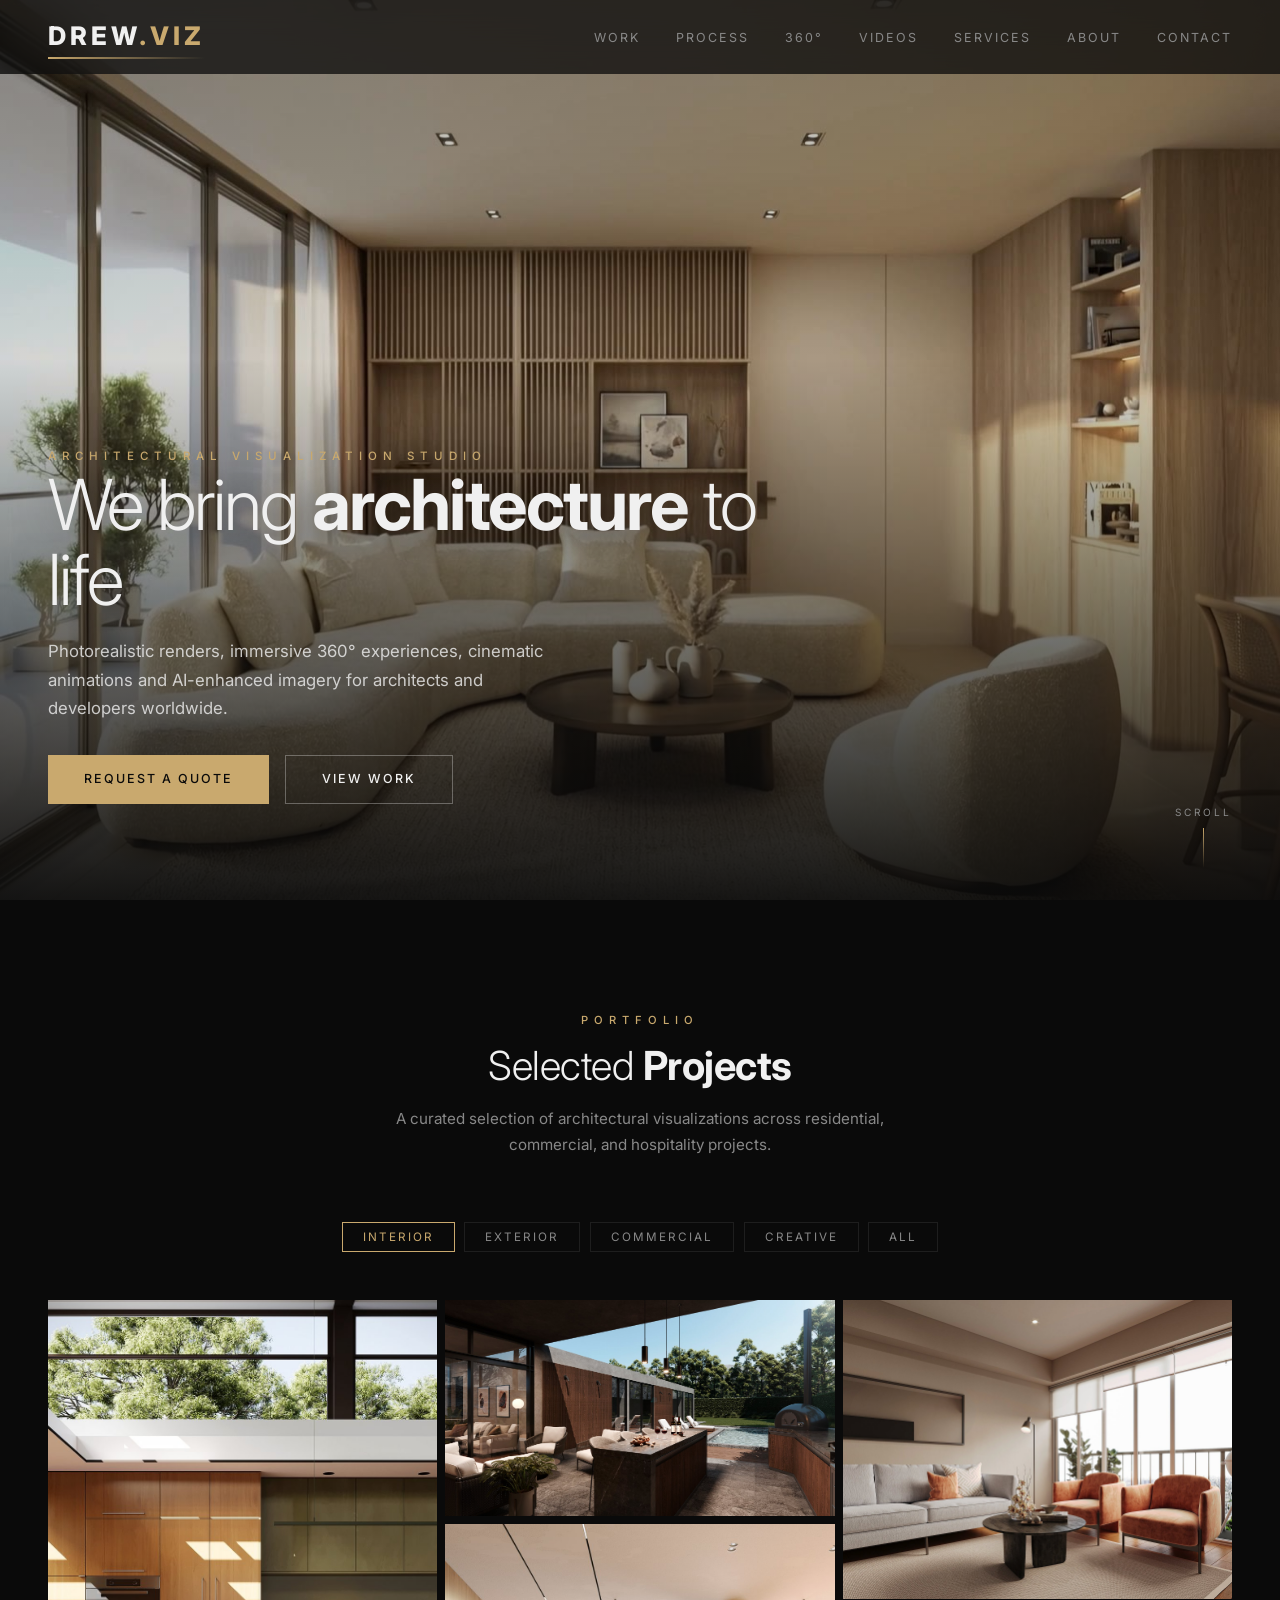
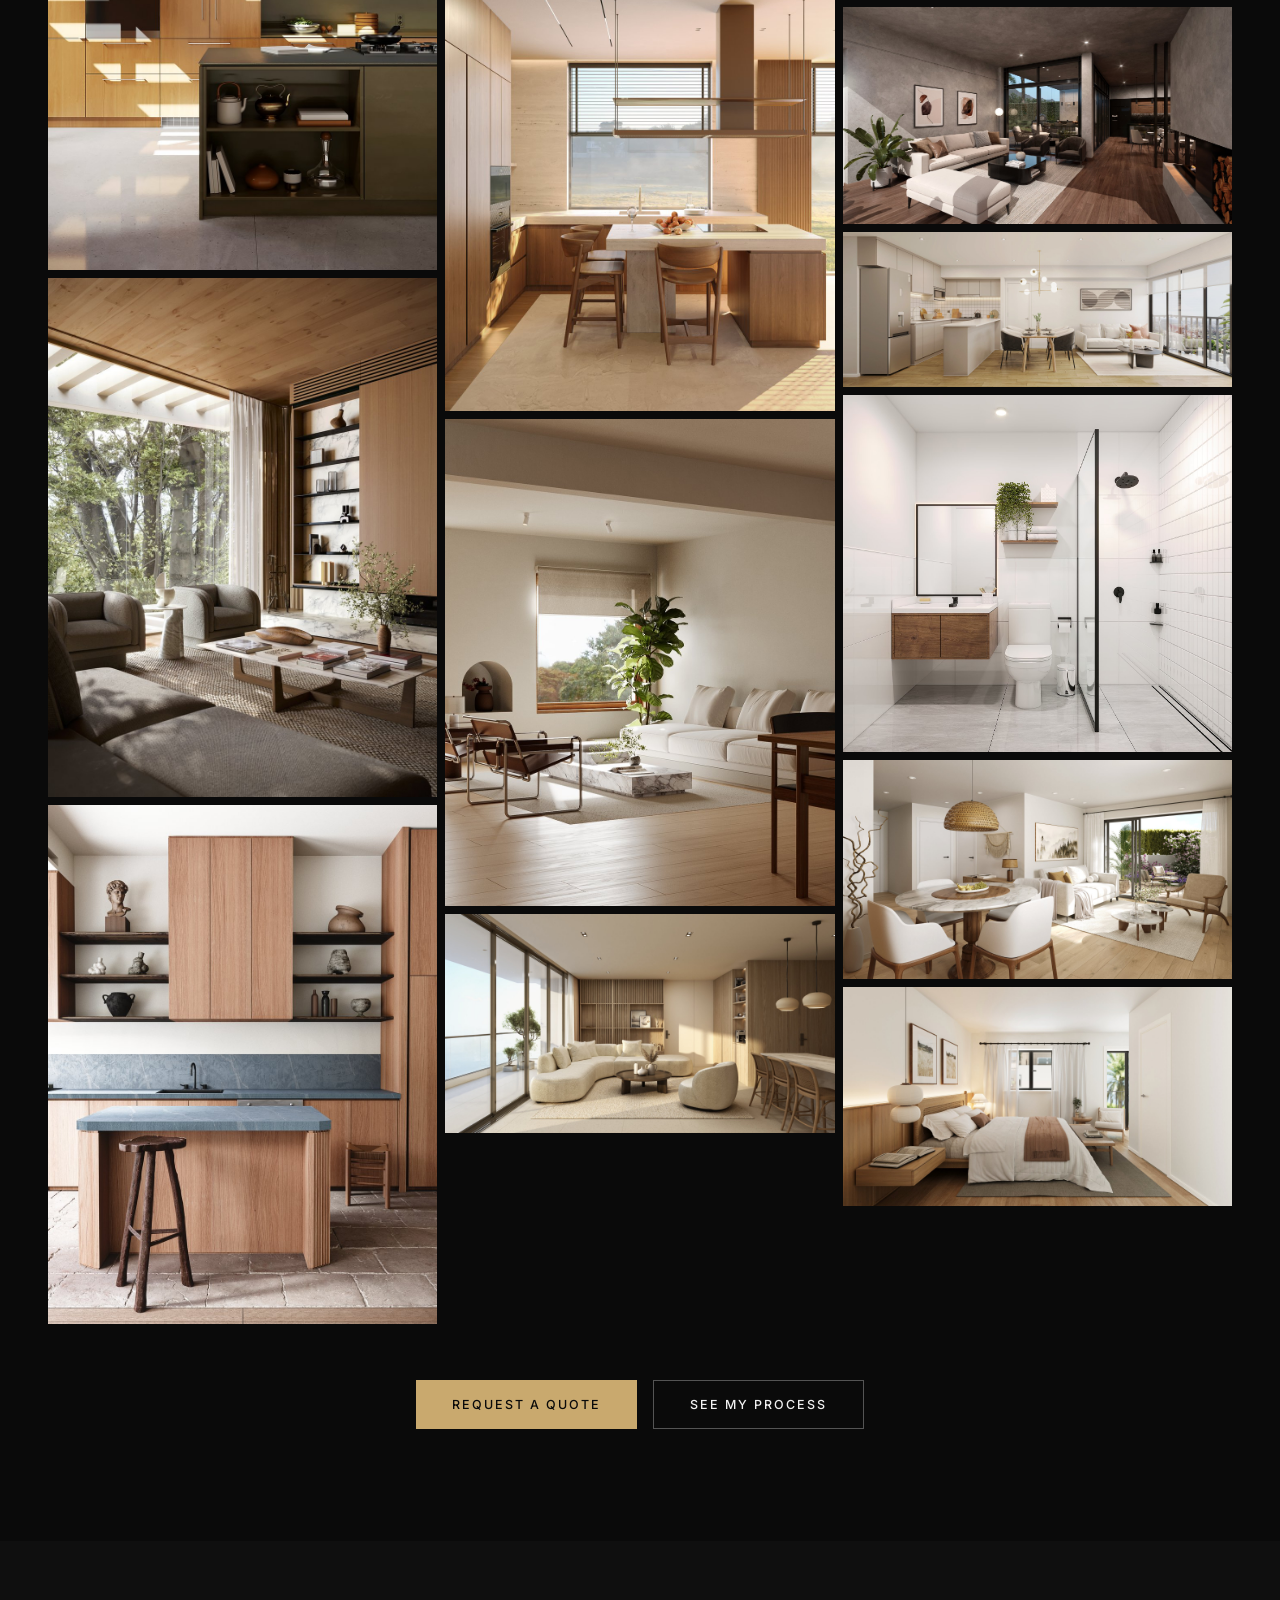
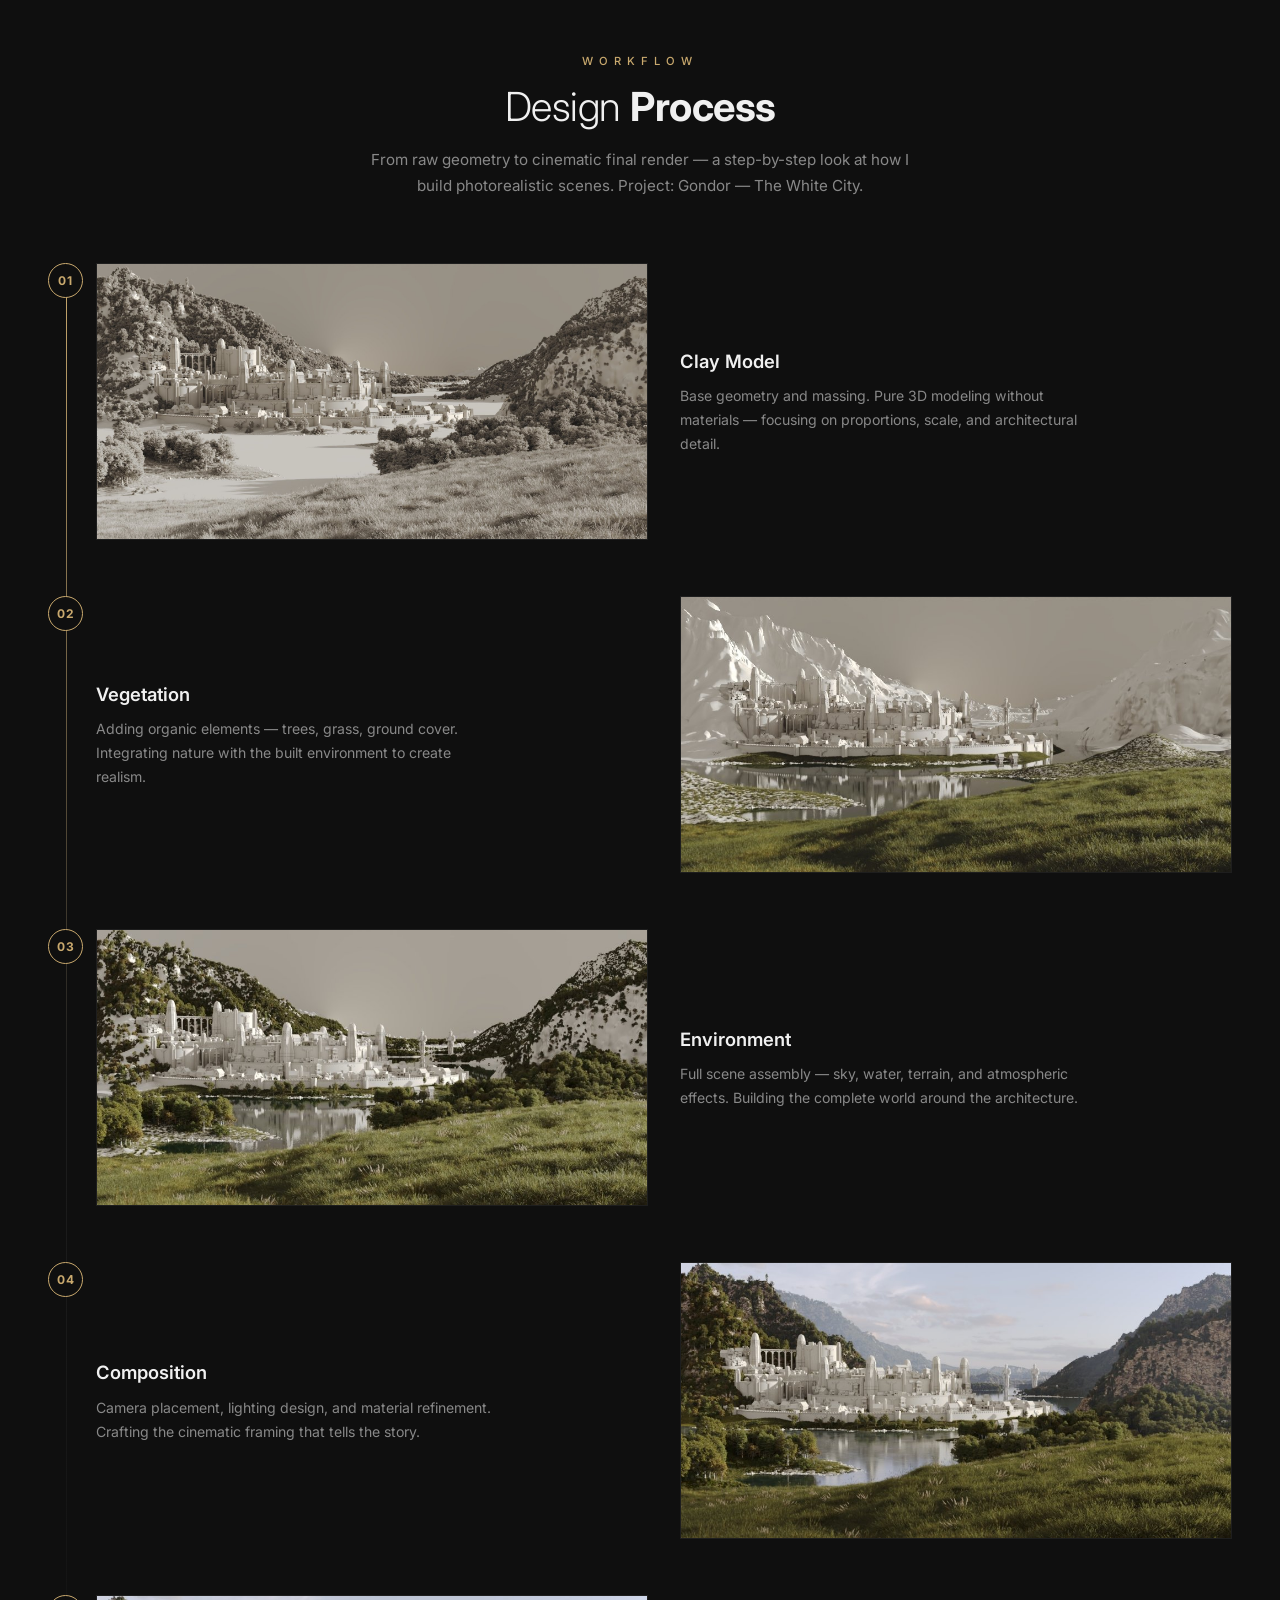
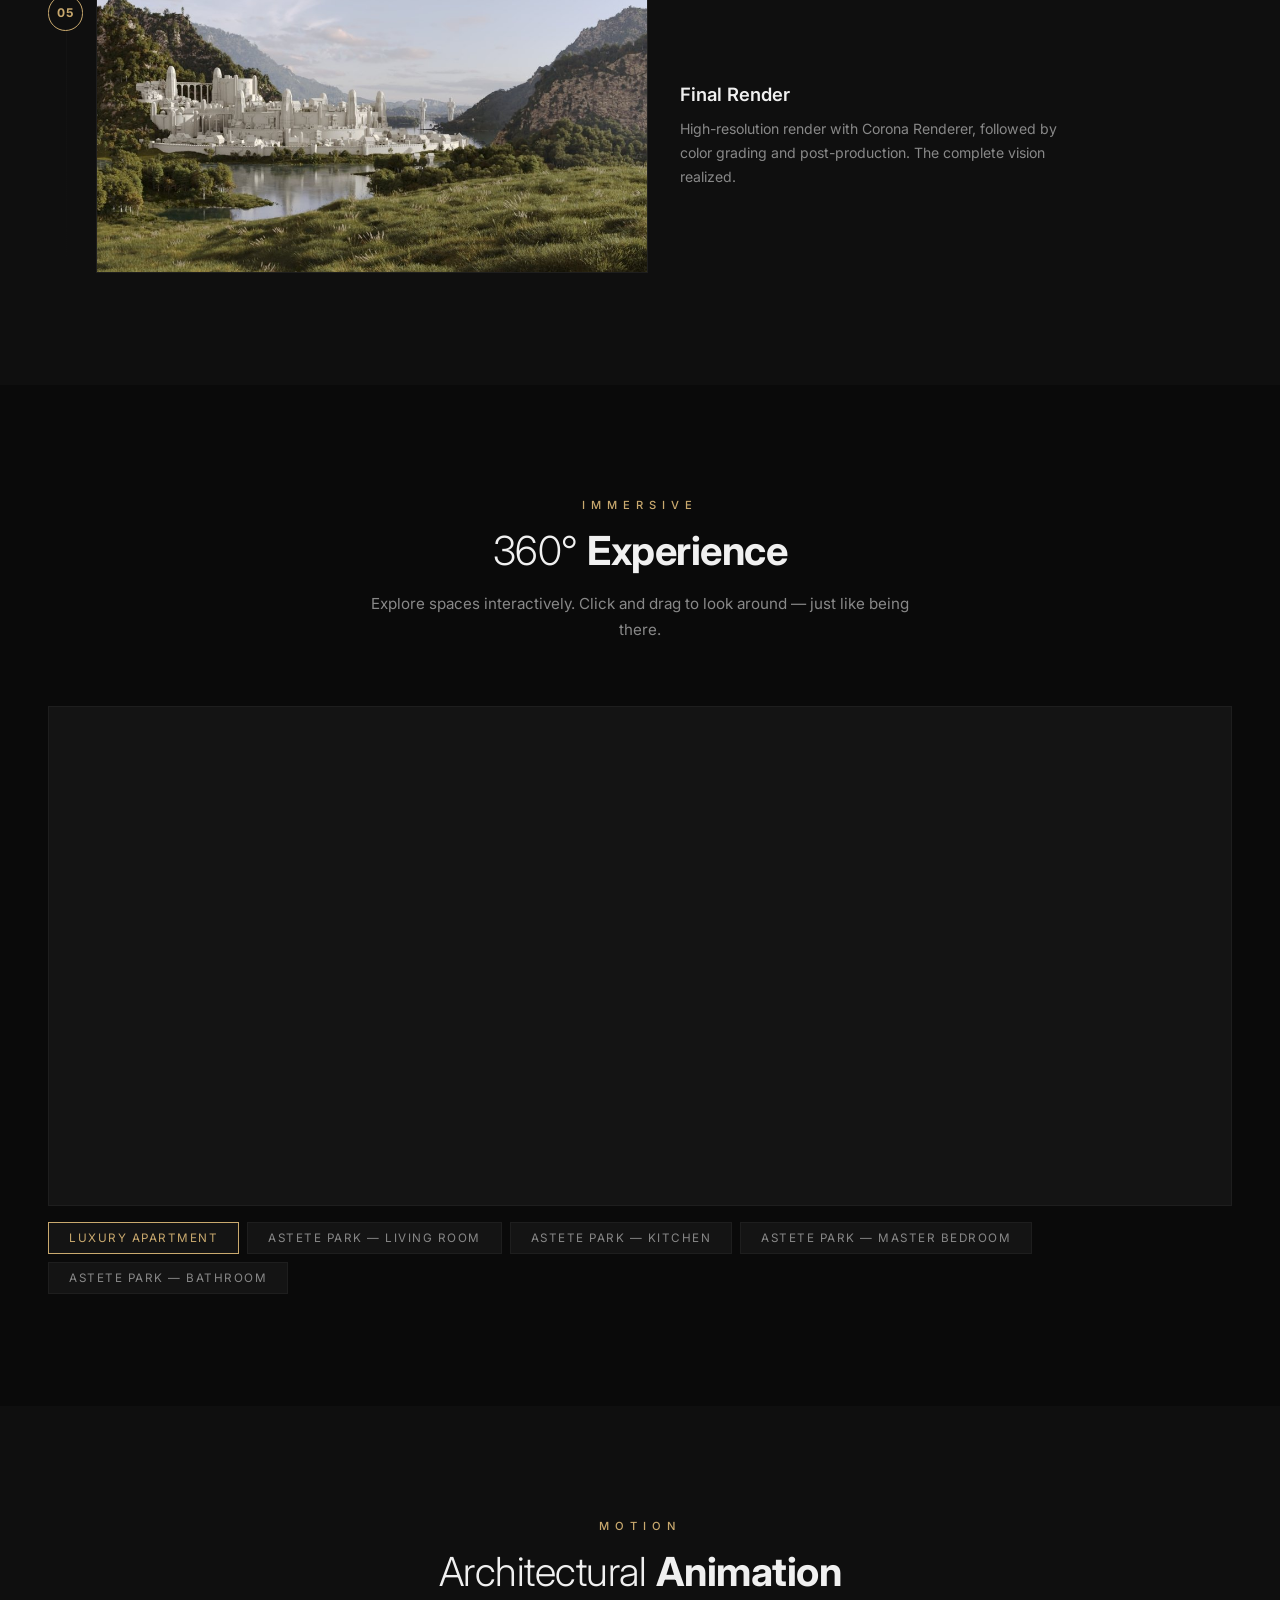
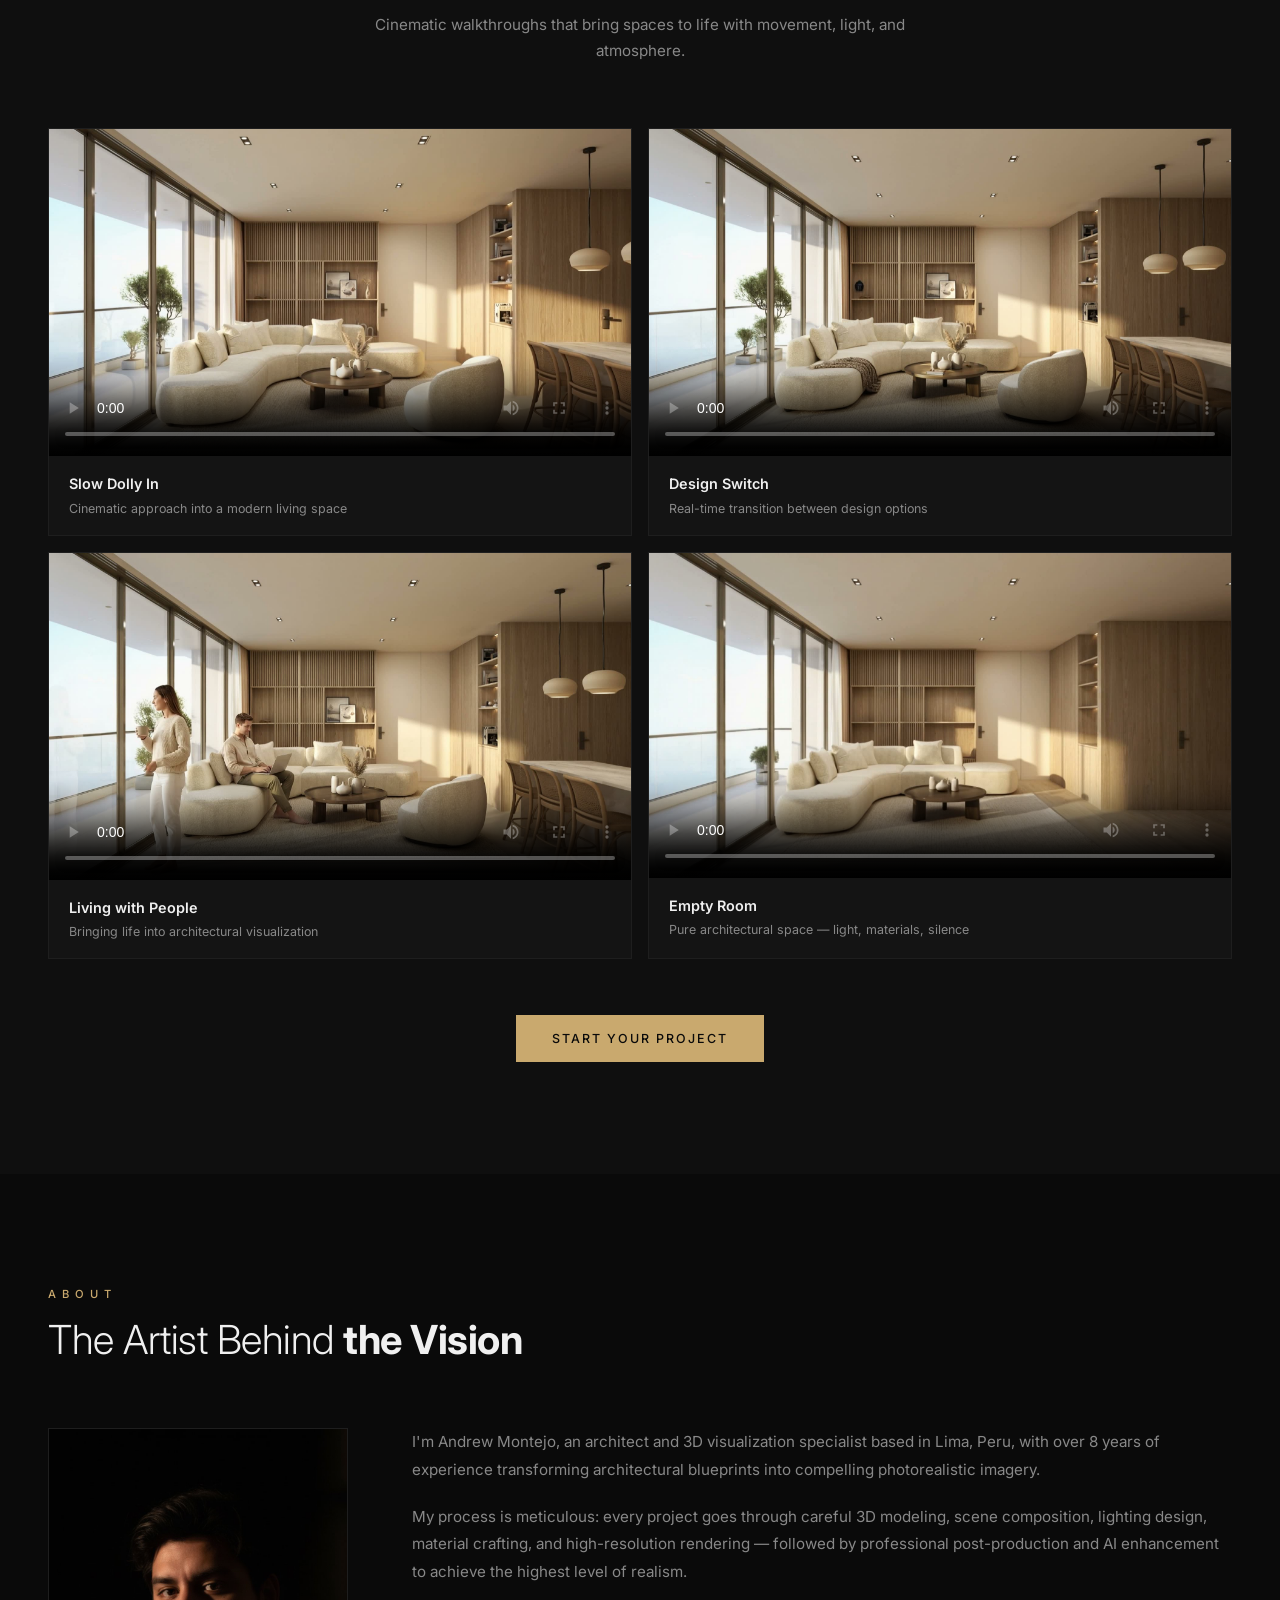
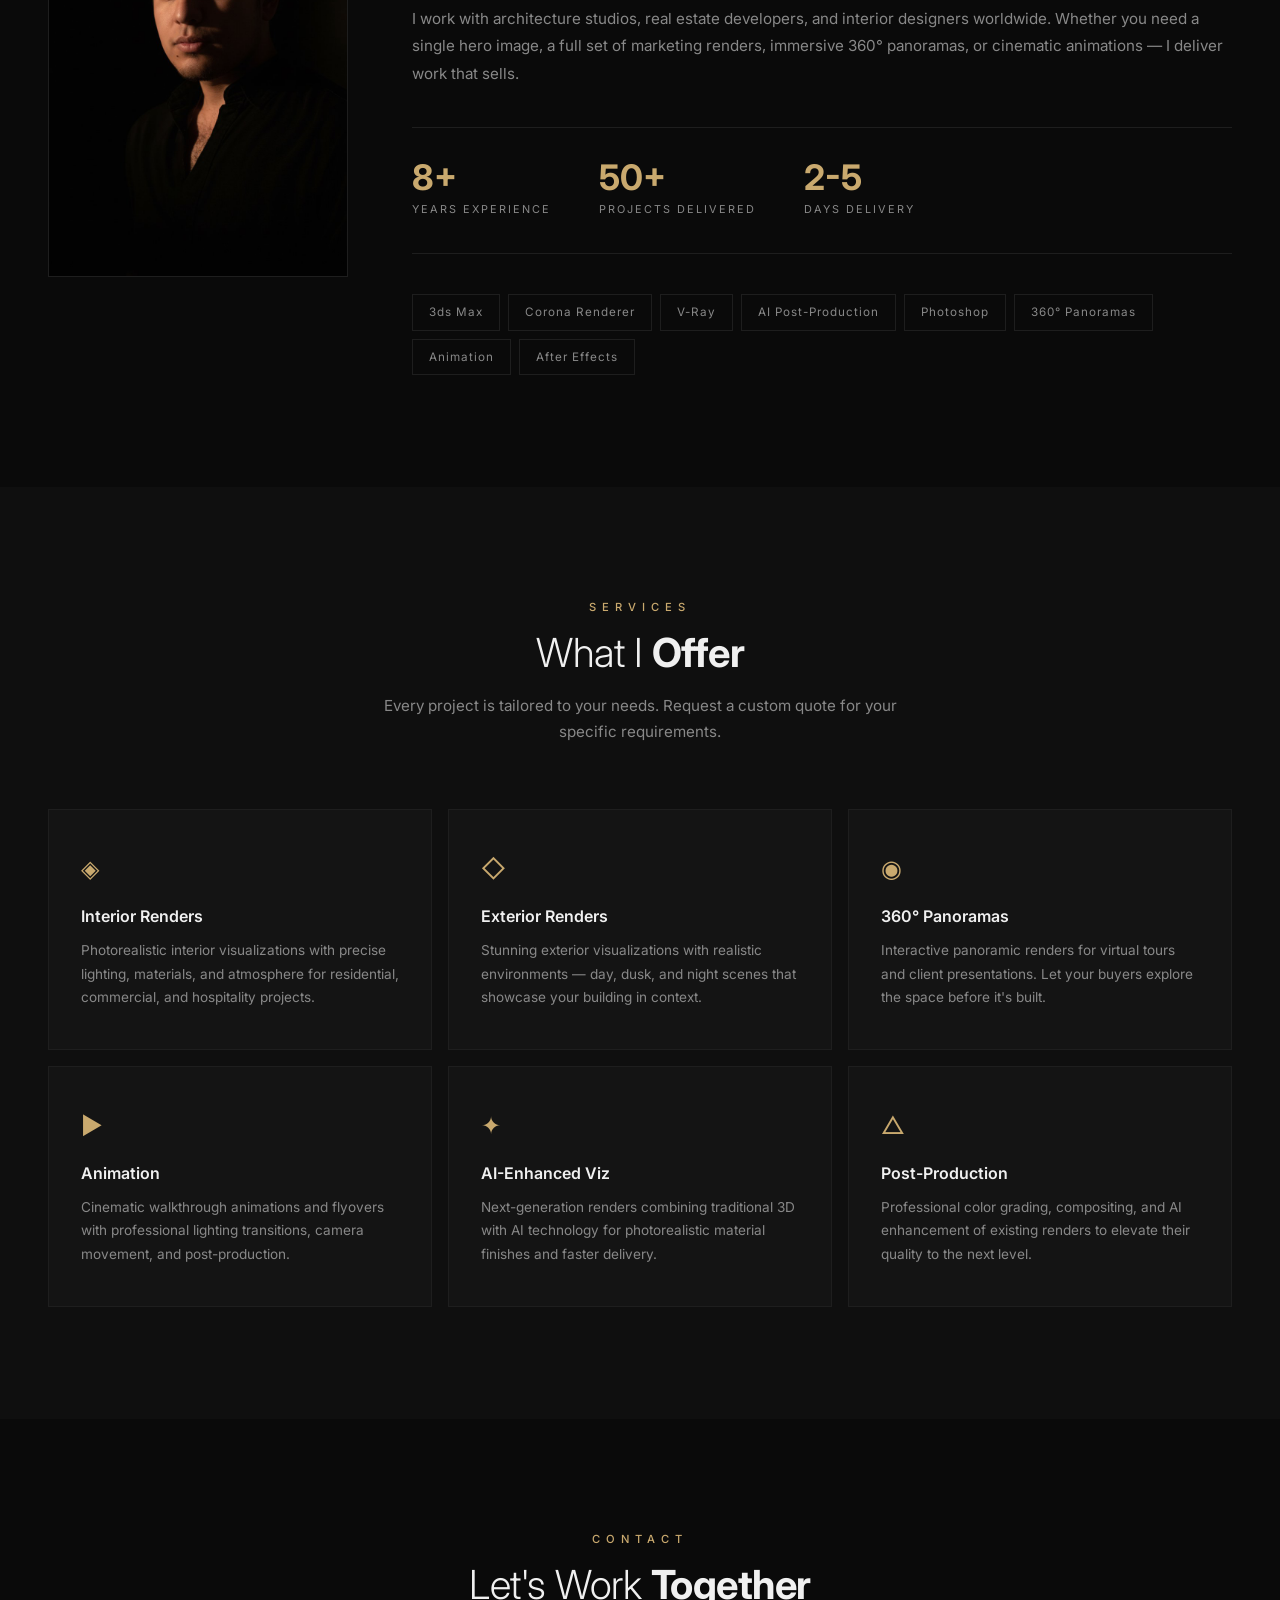
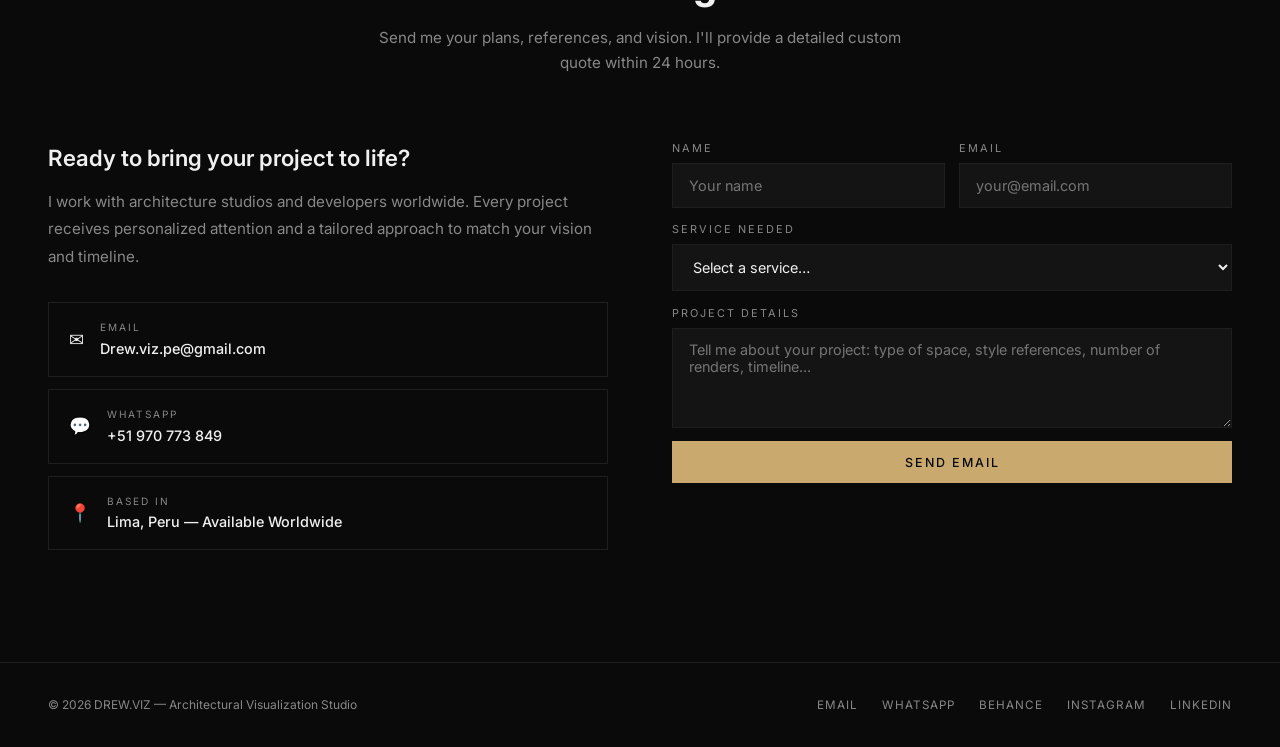
==== commit b3d6daf5: "fix: change contact form from WhatsApp to email (drew.viz.pe@gmail.com) Co-Authored-By: Claude Opus " ====
--- a/portfolio/index.html
+++ b/portfolio/index.html
@@ -624,7 +624,7 @@
             <label for="message">Project Details</label>
             <textarea id="message" name="message" placeholder="Tell me about your project: type of space, style references, number of renders, timeline..."></textarea>
           </div>
-          <button type="submit" class="btn btn--primary" style="width: 100%; justify-content: center;">Send via WhatsApp</button>
+          <button type="submit" class="btn btn--primary" style="width: 100%; justify-content: center;">Send Email</button>
         </form>
       </div>
     </div>
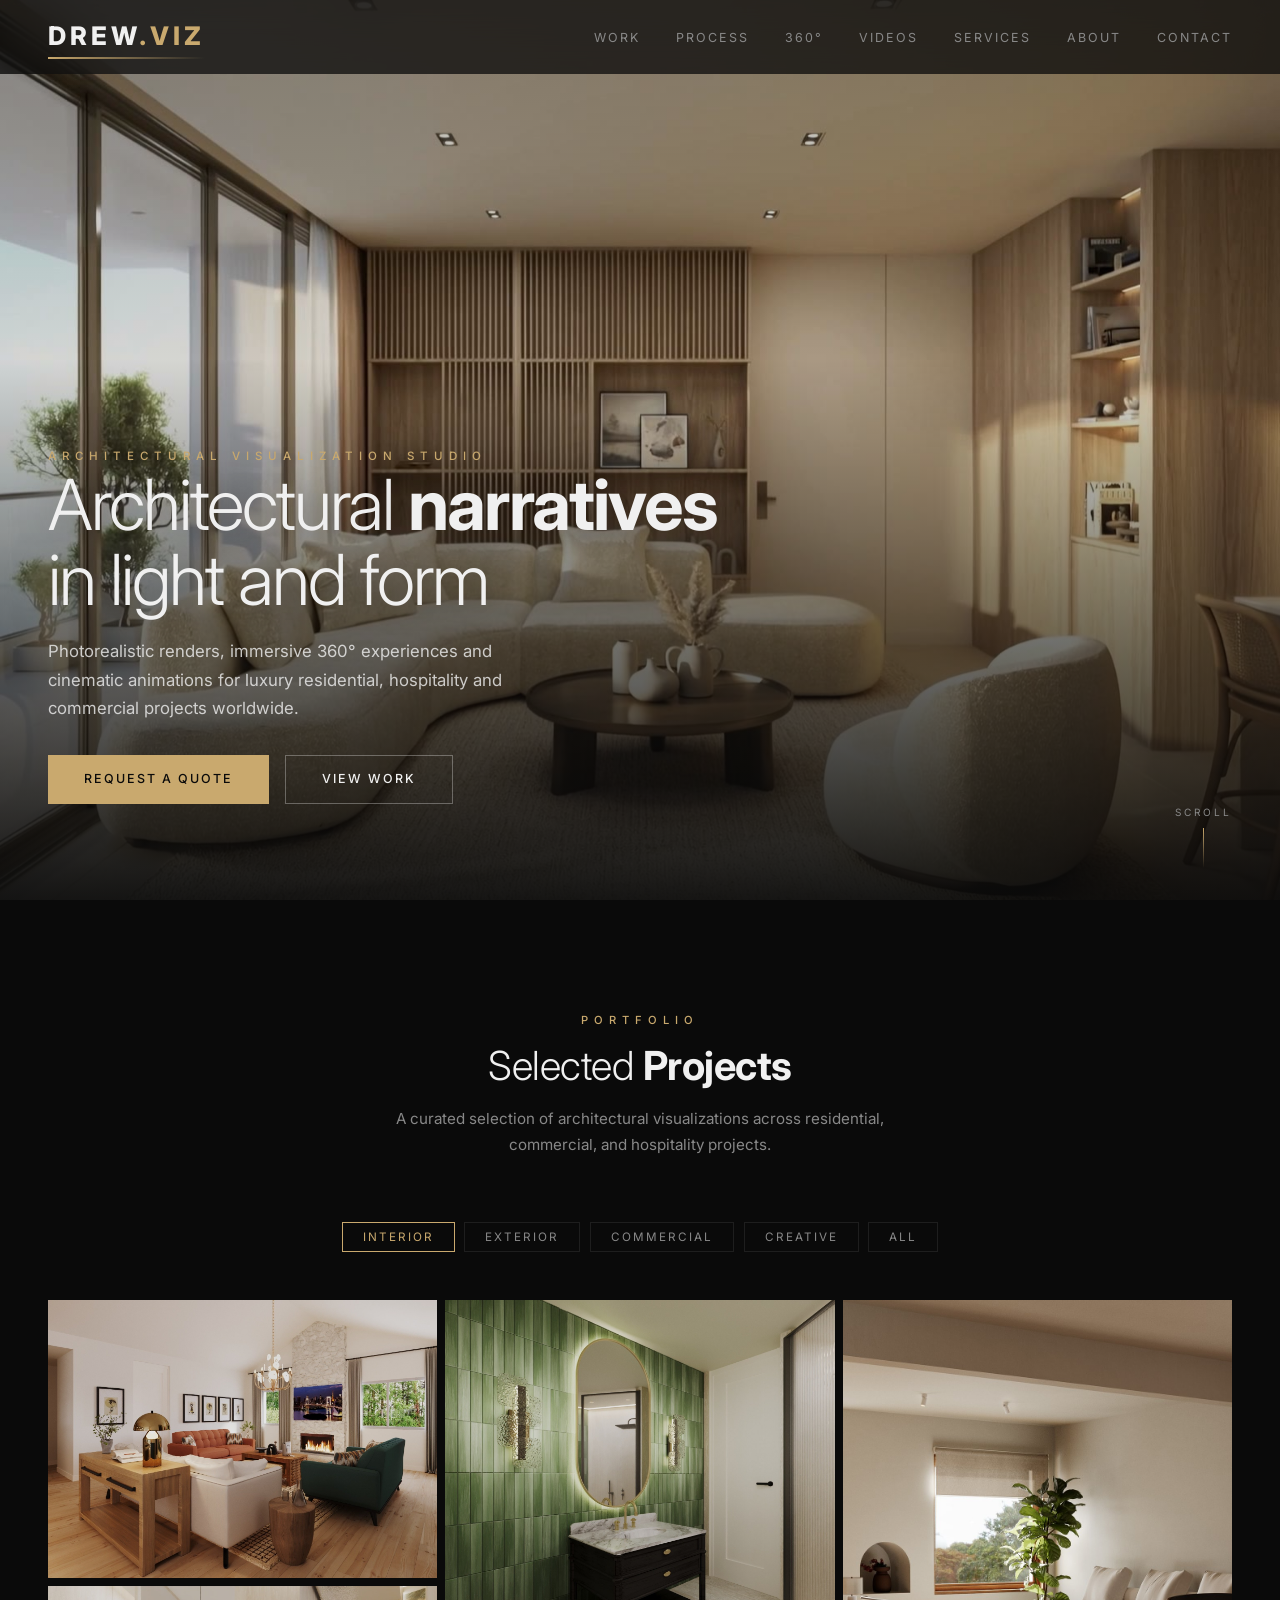
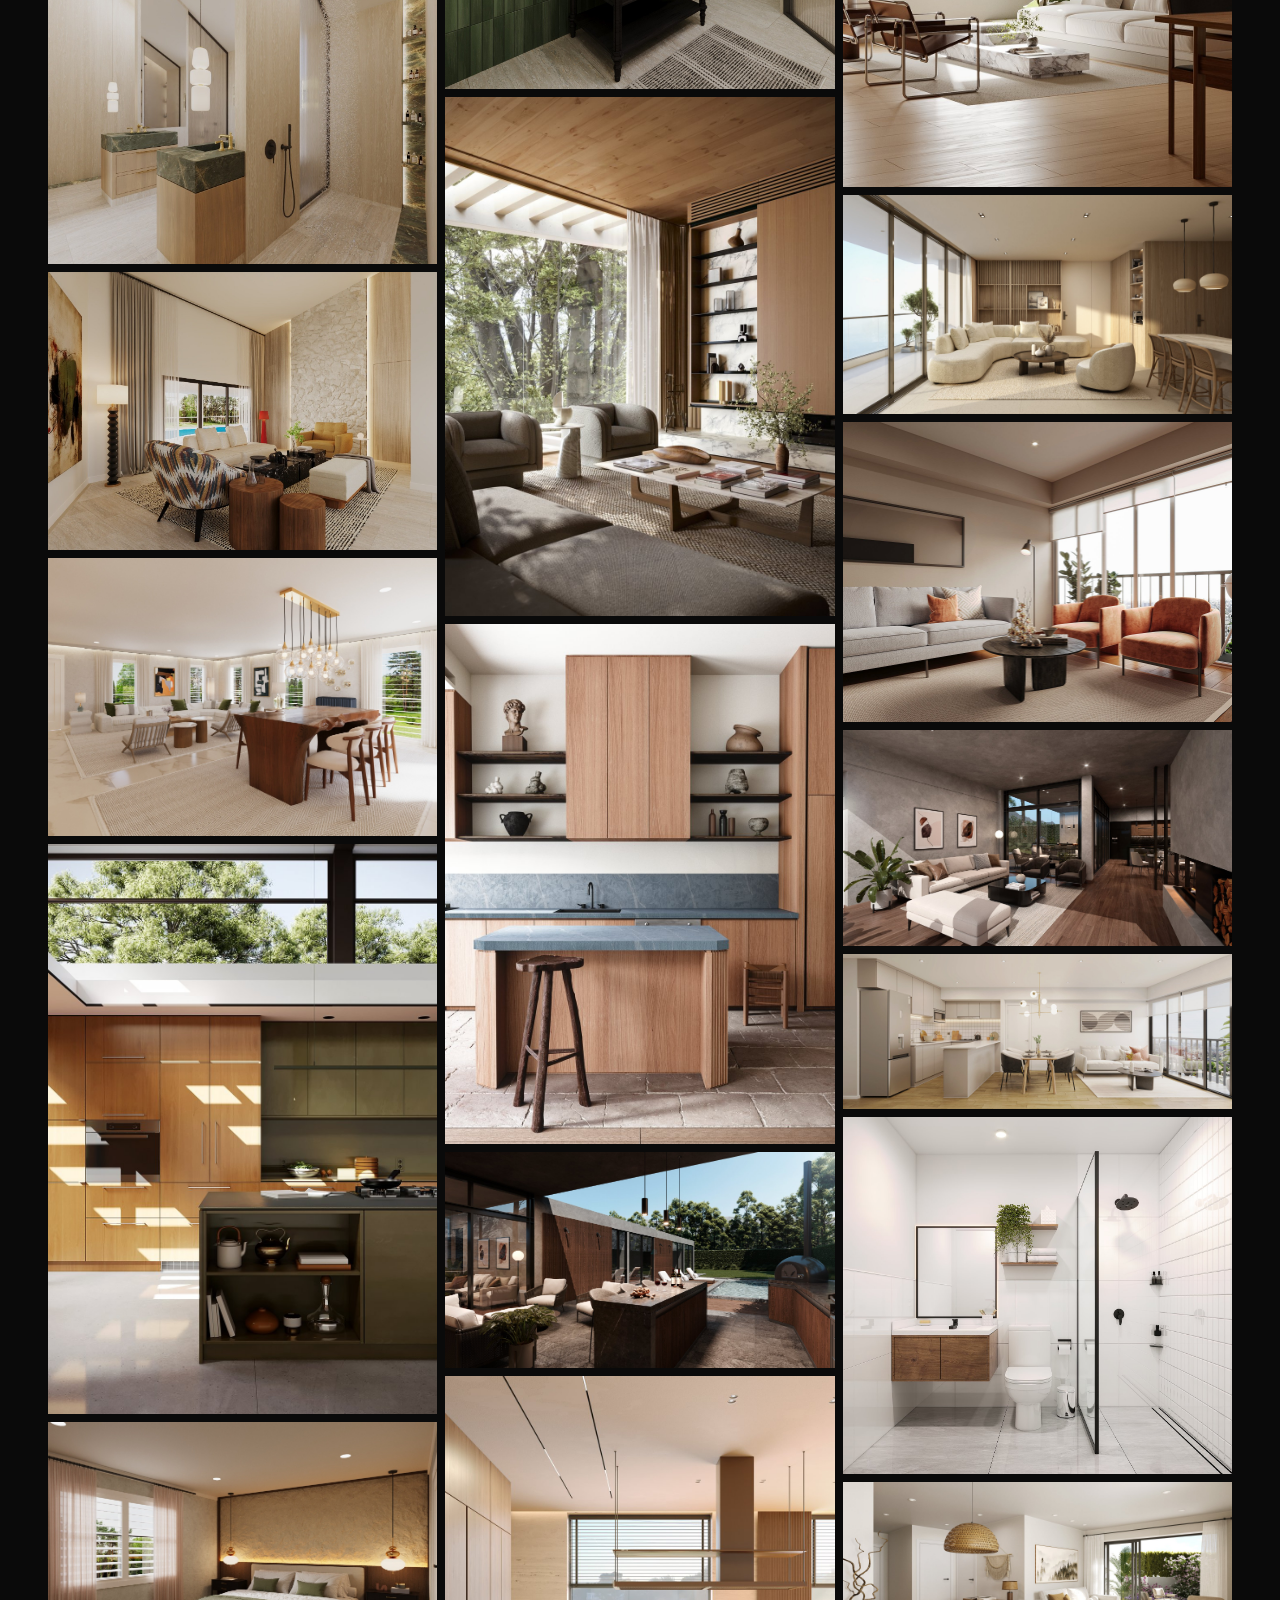
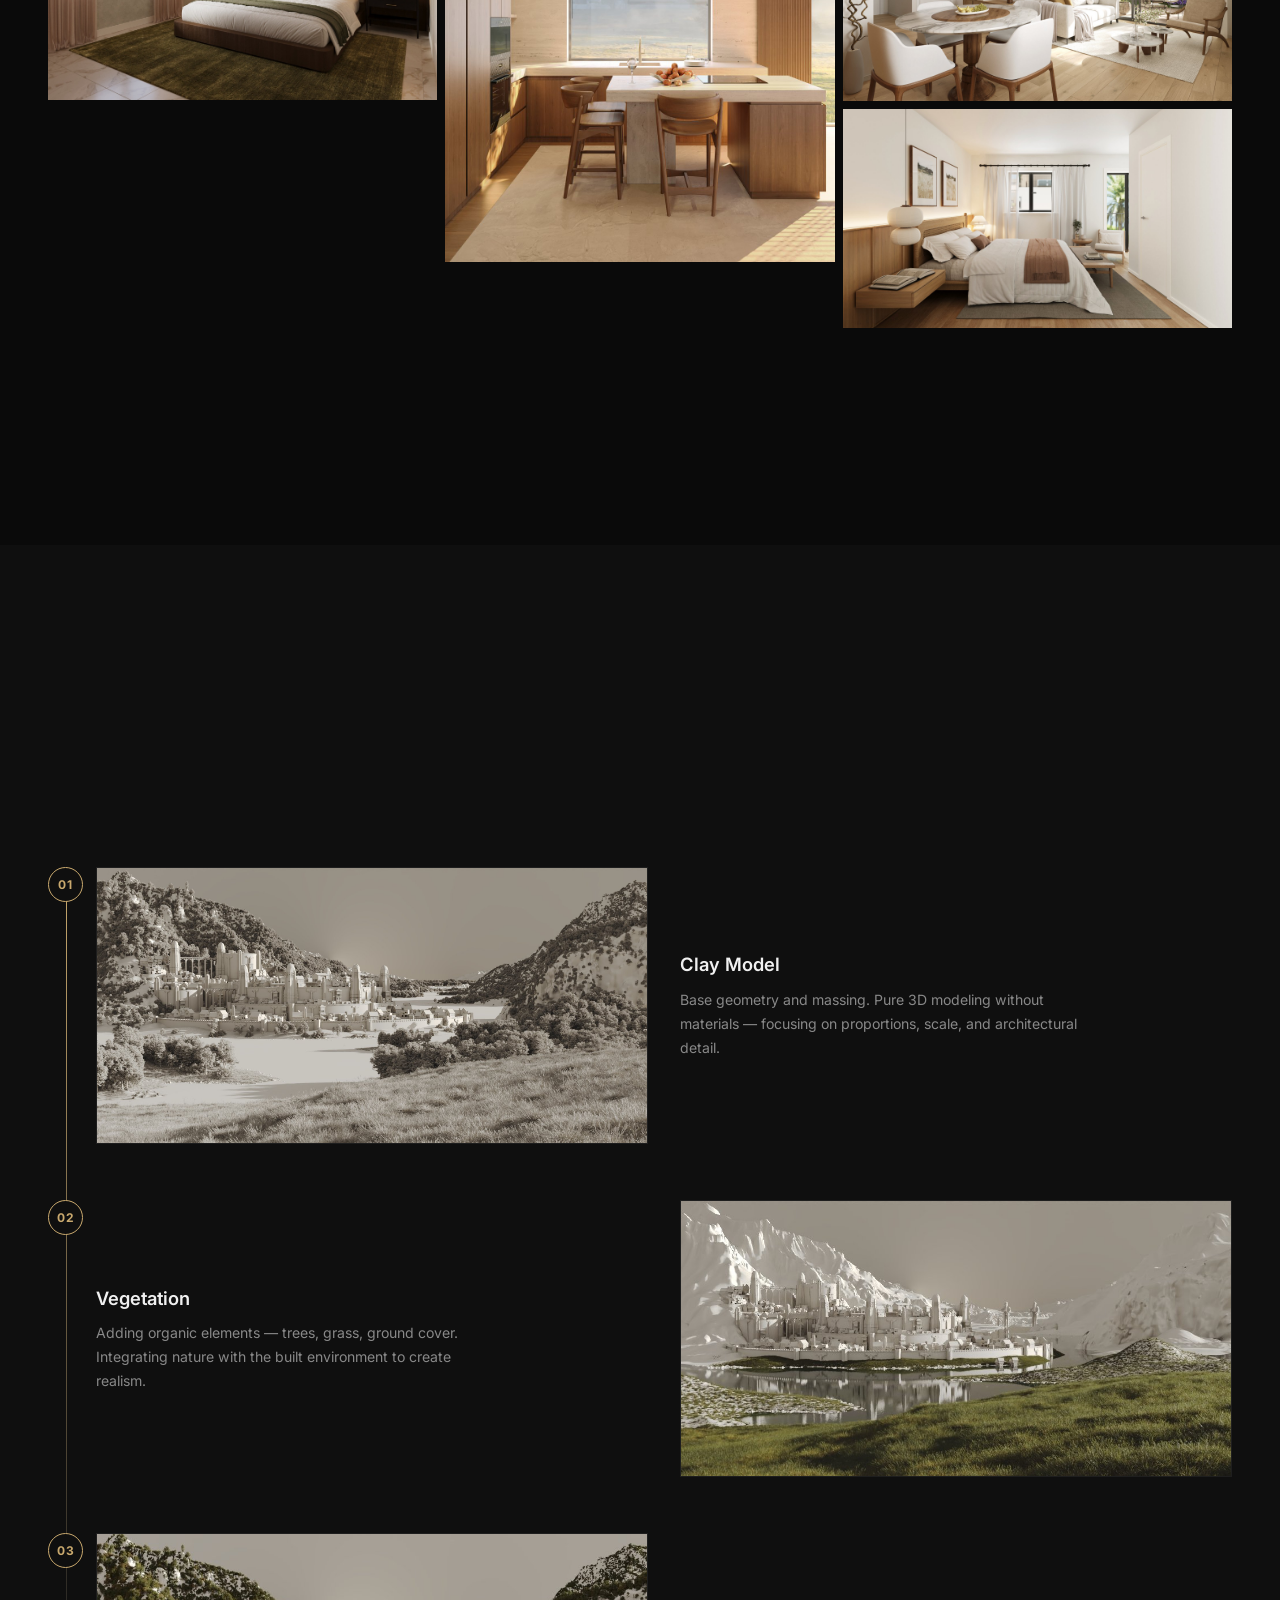
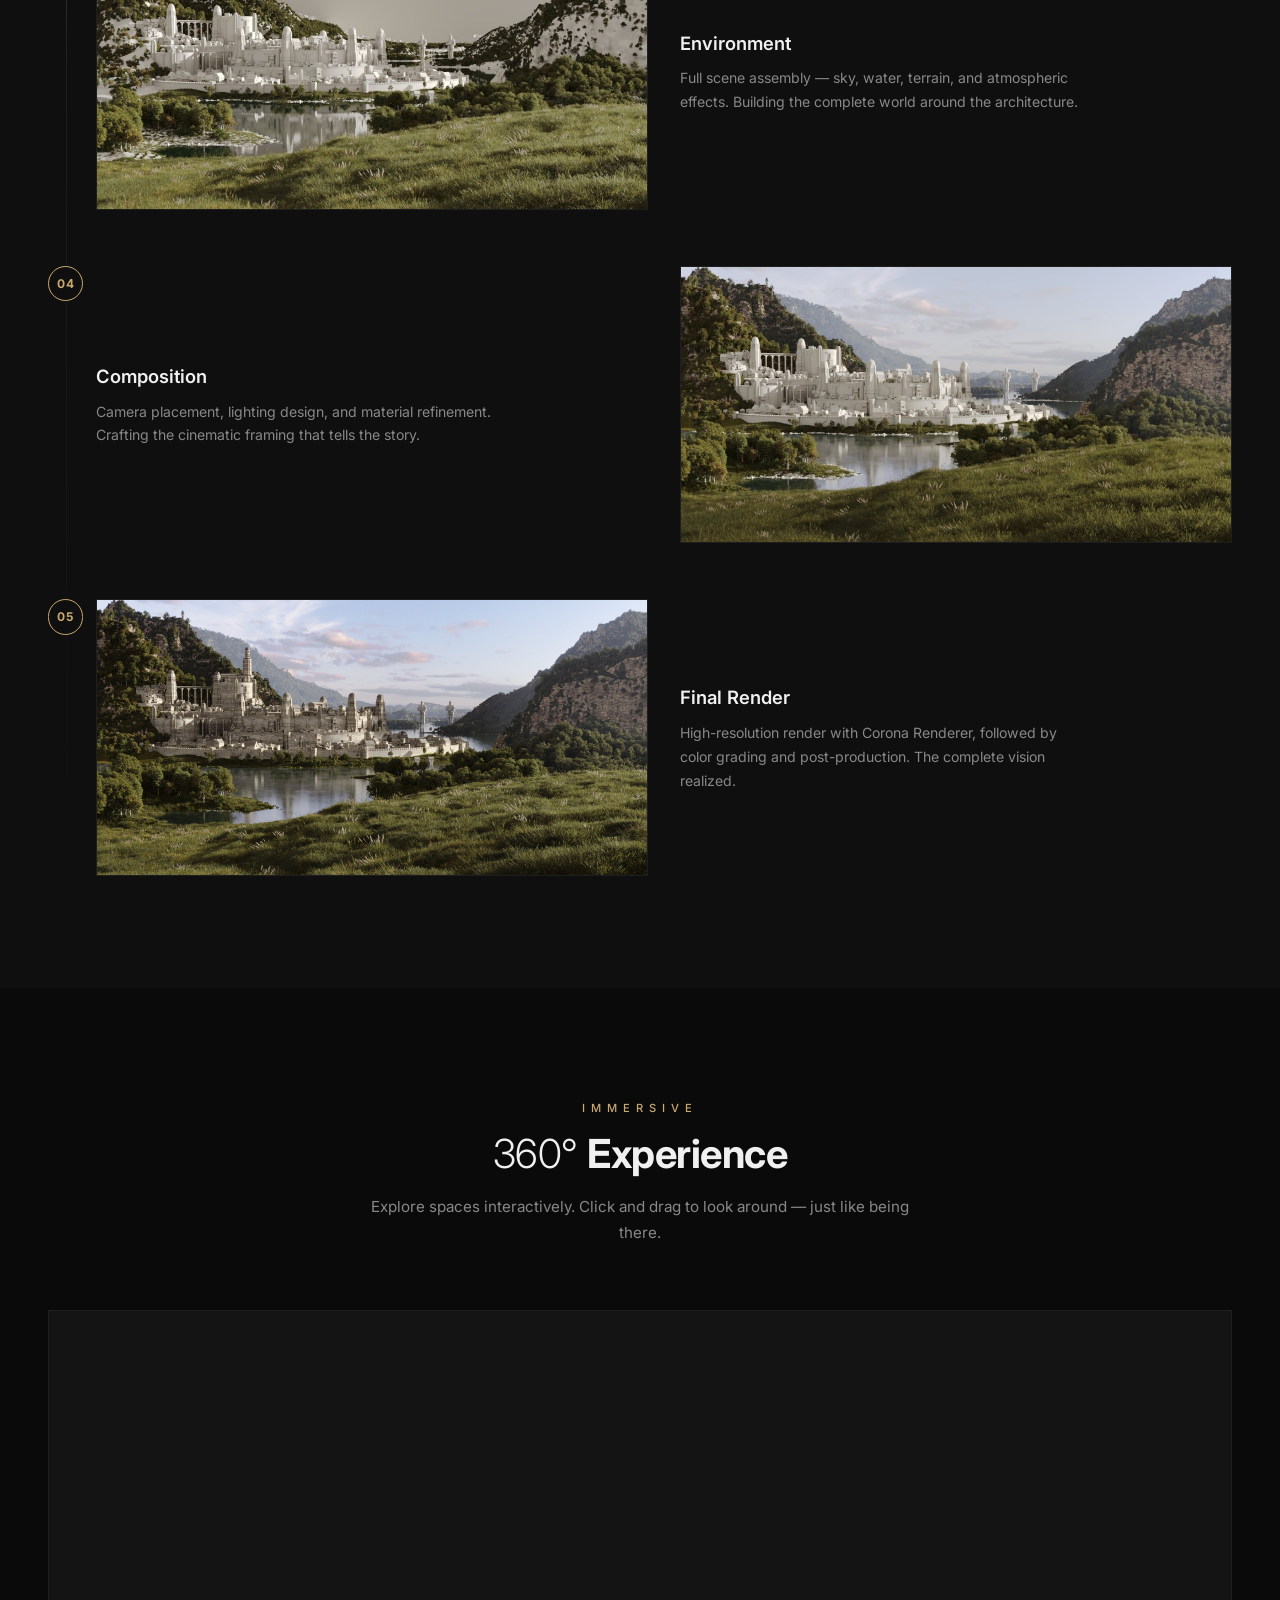
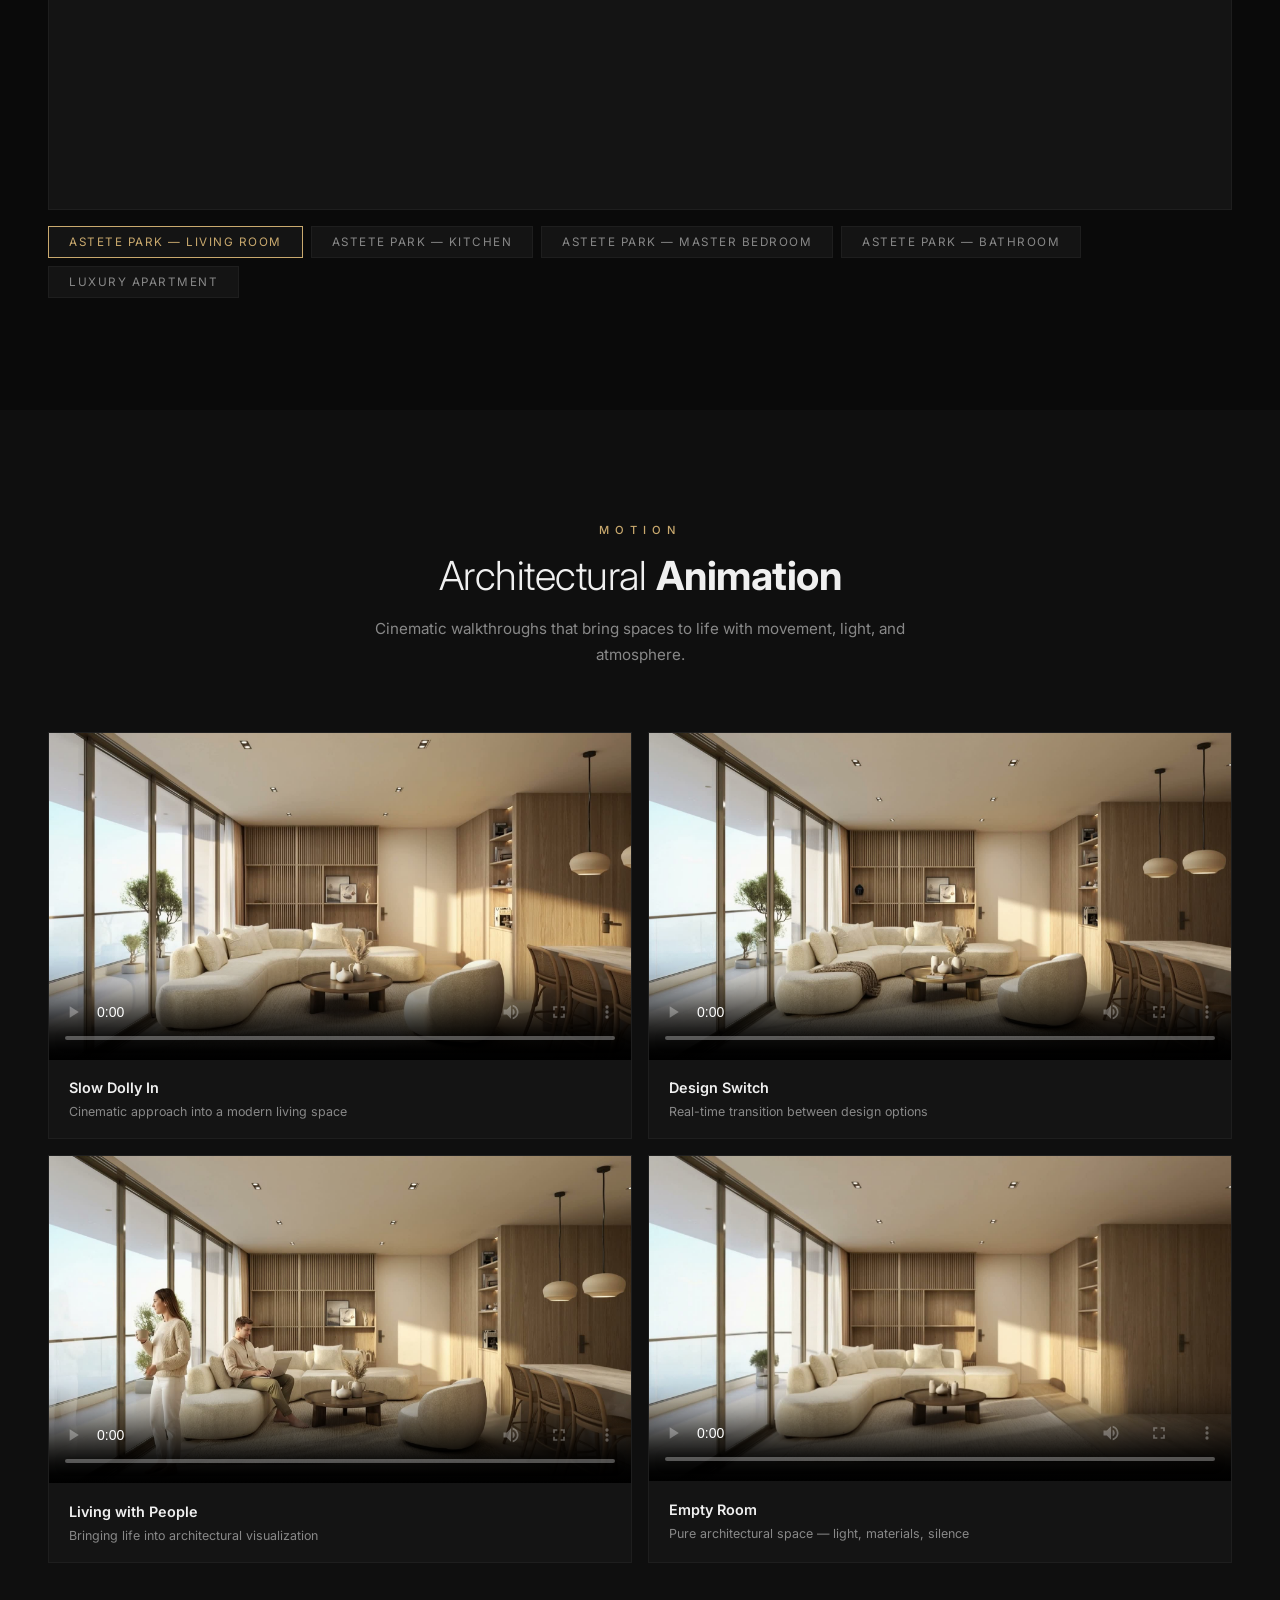
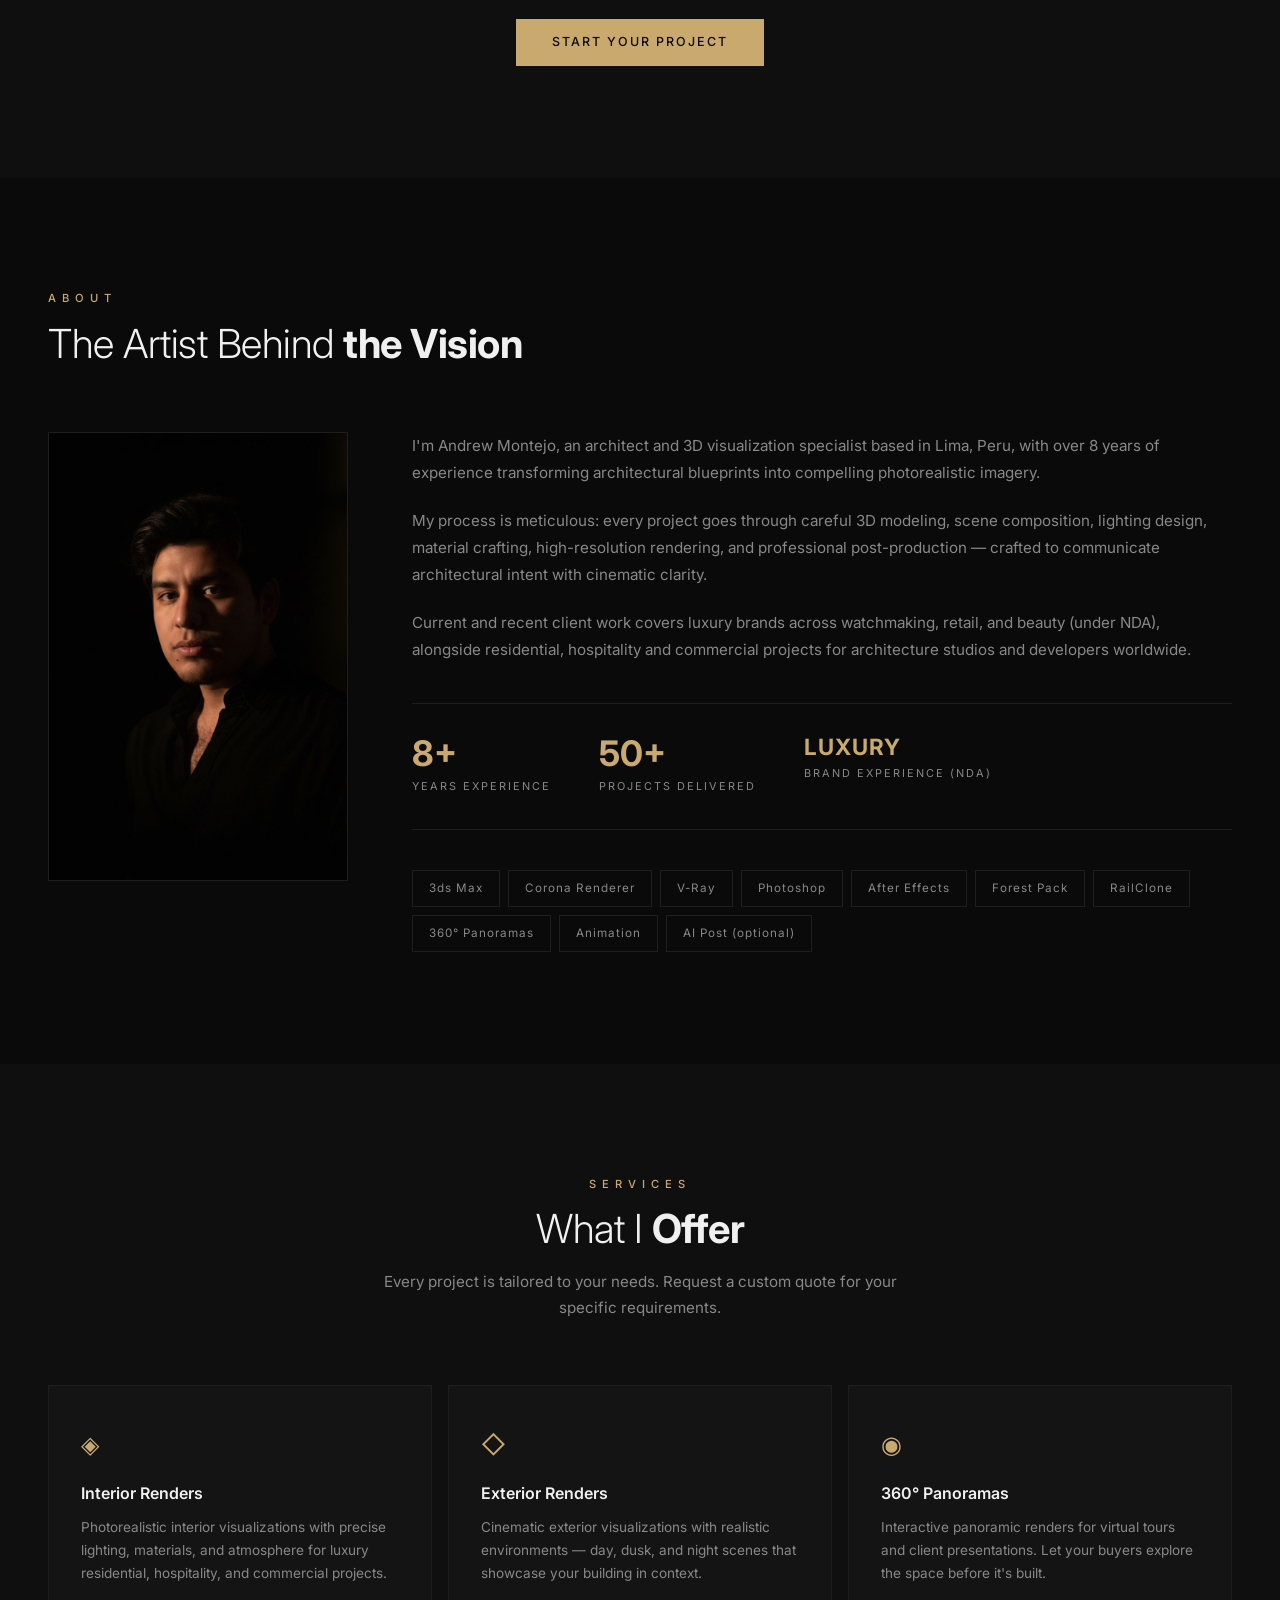
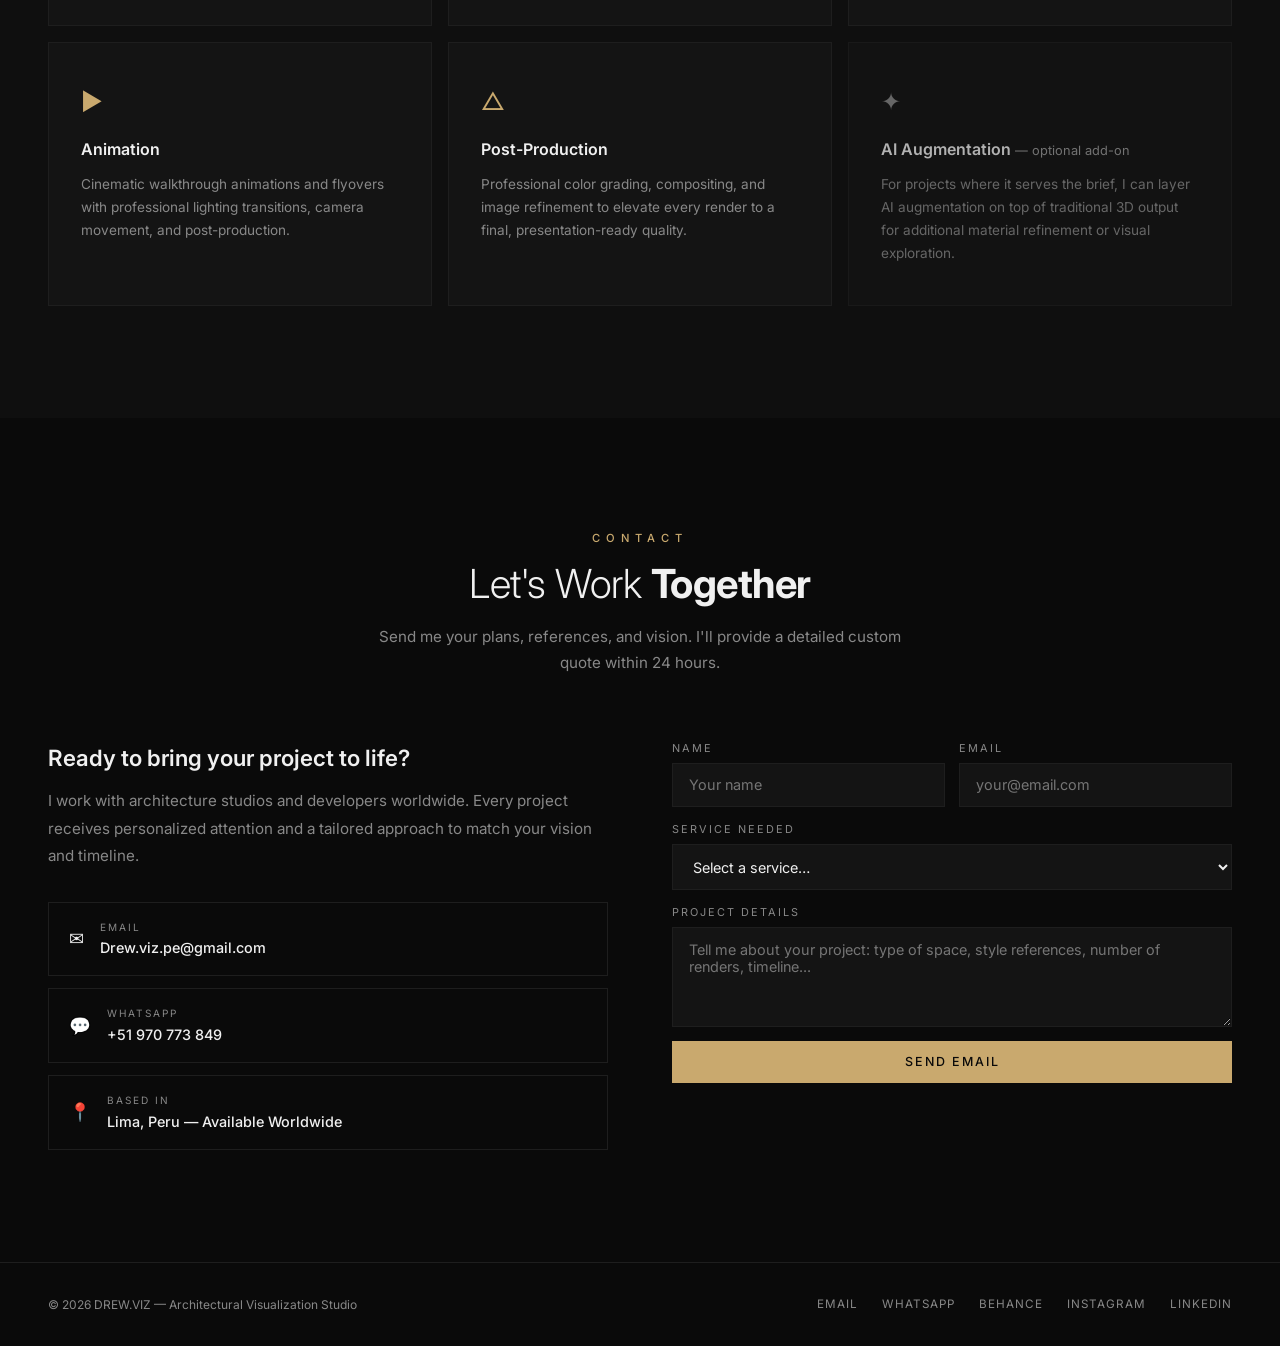
==== commit c9d55a02: "content: drewviz Round 2 — luxury repositioning + new projects + Gondor cinematic final - Add 6 new " ====
--- a/portfolio/index.html
+++ b/portfolio/index.html
@@ -4,14 +4,14 @@
   <meta charset="UTF-8">
   <meta name="viewport" content="width=device-width, initial-scale=1.0">
   <title>DREW.VIZ | Architectural Visualization Studio</title>
-  <meta name="description" content="High-end architectural visualization by Drew.Viz. Photorealistic renders, 360° panoramas, AI-enhanced imagery and cinematic animations for architecture studios worldwide. Based in Lima, Peru.">
-  <meta name="keywords" content="architectural visualization, 3D rendering, archviz, Corona Renderer, VRay, interior design, exterior render, 360 panorama, architectural animation, 3ds Max, AI rendering">
+  <meta name="description" content="High-end architectural visualization by Drew.Viz. Photorealistic renders, immersive 360° panoramas and cinematic animations for architecture studios and luxury developers worldwide. Based in Lima, Peru.">
+  <meta name="keywords" content="architectural visualization, 3D rendering, archviz, Corona Renderer, VRay, luxury residential, hospitality renders, interior design, exterior render, 360 panorama, architectural animation, 3ds Max">
   <meta name="author" content="Andrew Montejo — Drew.Viz">
   <link rel="canonical" href="https://drewviz.com">
 
   <!-- Open Graph -->
   <meta property="og:title" content="DREW.VIZ | Architectural Visualization Studio">
-  <meta property="og:description" content="Photorealistic architectural renders, immersive 360° panoramas and cinematic animations. Available worldwide.">
+  <meta property="og:description" content="Photorealistic renders, immersive 360° panoramas and cinematic animations for luxury residential, hospitality, and architectural projects. Available worldwide.">
   <meta property="og:image" content="https://drewviz.com/images/kaisergarten.jpg">
   <meta property="og:url" content="https://drewviz.com">
   <meta property="og:type" content="website">
@@ -28,7 +28,7 @@
     "@context": "https://schema.org",
     "@type": "ProfessionalService",
     "name": "DREW.VIZ — Architectural Visualization Studio",
-    "description": "High-end architectural visualization: photorealistic renders, 360° panoramas, cinematic animations and AI-enhanced imagery for architects and developers worldwide.",
+    "description": "High-end architectural visualization: photorealistic renders, 360° panoramas and cinematic animations for luxury residential, hospitality, and commercial projects worldwide.",
     "url": "https://drewviz.com",
     "image": "https://drewviz.com/images/kaisergarten.jpg",
     "telephone": "+51970773849",
@@ -99,10 +99,10 @@
     <div class="particles" id="particles"></div>
     <div class="hero__content">
       <span class="hero__label">Architectural Visualization Studio</span>
-      <h1 class="hero__title">We bring <strong>architecture</strong> to life</h1>
+      <h1 class="hero__title">Architectural <strong>narratives</strong><br>in light and form</h1>
       <p class="hero__desc">
-        Photorealistic renders, immersive 360° experiences, cinematic animations
-        and AI-enhanced imagery for architects and developers worldwide.
+        Photorealistic renders, immersive 360° experiences and cinematic
+        animations for luxury residential, hospitality and commercial projects worldwide.
       </p>
       <div class="hero__cta">
         <a href="#contact" class="btn btn--primary">Request a Quote</a>
@@ -133,13 +133,40 @@
       </div>
 
       <div class="gallery reveal">
-        <div class="gallery__item gallery__item--wide" data-category="exterior">
+        <!-- HERO: Javier — luxury hospitality vibe -->
+        <div class="gallery__item gallery__item--wide" data-category="interior">
+          <img src="images/javier-living-fireplace.jpg" alt="Javier Residence Living with Fireplace" loading="lazy">
+          <div class="gallery__overlay"><h3>Javier Residence — Living</h3><p>Luxury Residential · Fireplace &amp; Stone Wall</p></div>
+        </div>
+        <div class="gallery__item" data-category="interior">
+          <img src="images/javier-master-bath.jpg" alt="Javier Residence Master Bath" loading="lazy">
+          <div class="gallery__overlay"><h3>Javier — Master Bath</h3><p>Stone &amp; Travertine · Spa Atmosphere</p></div>
+        </div>
+
+        <div class="gallery__item" data-category="exterior">
           <img src="images/kaisergarten.jpg" alt="Kaisergarten Tower at Dusk" loading="lazy">
           <div class="gallery__overlay"><h3>Kaisergarten Tower</h3><p>Luxury Residential Exterior</p></div>
         </div>
         <div class="gallery__item" data-category="interior">
+          <img src="images/javier-living-pool.jpg" alt="Javier Residence Living with Pool View" loading="lazy">
+          <div class="gallery__overlay"><h3>Javier — Living with Pool View</h3><p>Indoor-Outdoor Connection</p></div>
+        </div>
+        <div class="gallery__item" data-category="interior">
+          <img src="images/vanessa-open-living.jpg" alt="Vanessa Open Living and Dining" loading="lazy">
+          <div class="gallery__overlay"><h3>Vanessa — Open Living &amp; Dining</h3><p>Live-Edge Table · Curated Lighting</p></div>
+        </div>
+
+        <div class="gallery__item" data-category="interior">
           <img src="images/erika-kitchen.jpg" alt="Erika's Kitchen" loading="lazy">
           <div class="gallery__overlay"><h3>Erika's Kitchen</h3><p>Natural Light Study</p></div>
+        </div>
+        <div class="gallery__item" data-category="interior">
+          <img src="images/vanessa-master-suite.jpg" alt="Vanessa Master Suite" loading="lazy">
+          <div class="gallery__overlay"><h3>Vanessa — Master Suite</h3><p>Textured Headboard · Warm Ambient</p></div>
+        </div>
+        <div class="gallery__item" data-category="interior">
+          <img src="images/javier-powder-room.jpg" alt="Javier Powder Room" loading="lazy">
+          <div class="gallery__overlay"><h3>Javier — Powder Room</h3><p>Emerald Tile · Brass Accents</p></div>
         </div>
 
         <div class="gallery__item" data-category="interior">
@@ -386,11 +413,11 @@
       <div class="viewer-360 reveal">
         <div class="viewer-360__container" id="panorama"></div>
         <div class="viewer-360__selector">
-          <button class="viewer-360__btn active" data-pano="images/depto1-360.jpg">Luxury Apartment</button>
-          <button class="viewer-360__btn" data-pano="images/astete-360-sala.jpg">Astete Park — Living Room</button>
+          <button class="viewer-360__btn active" data-pano="images/astete-360-sala.jpg">Astete Park — Living Room</button>
           <button class="viewer-360__btn" data-pano="images/astete-360-cocina.jpg">Astete Park — Kitchen</button>
           <button class="viewer-360__btn" data-pano="images/astete-360-bedroom.jpg">Astete Park — Master Bedroom</button>
           <button class="viewer-360__btn" data-pano="images/astete-360-bathroom.jpg">Astete Park — Bathroom</button>
+          <button class="viewer-360__btn" data-pano="images/depto1-360.jpg">Luxury Apartment</button>
         </div>
       </div>
     </div>
@@ -470,14 +497,14 @@
           </p>
           <p>
             My process is meticulous: every project goes through careful 3D modeling,
-            scene composition, lighting design, material crafting, and high-resolution rendering —
-            followed by professional post-production and AI enhancement to achieve the
-            highest level of realism.
+            scene composition, lighting design, material crafting, high-resolution rendering,
+            and professional post-production — crafted to communicate architectural intent
+            with cinematic clarity.
           </p>
           <p>
-            I work with architecture studios, real estate developers, and interior designers
-            worldwide. Whether you need a single hero image, a full set of marketing renders,
-            immersive 360° panoramas, or cinematic animations — I deliver work that sells.
+            Current and recent client work covers luxury brands across watchmaking, retail,
+            and beauty (under NDA), alongside residential, hospitality and commercial projects
+            for architecture studios and developers worldwide.
           </p>
 
           <div class="about__stats">
@@ -490,8 +517,8 @@
               <span class="stat__label">Projects Delivered</span>
             </div>
             <div>
-              <span class="stat__number">2-5</span>
-              <span class="stat__label">Days Delivery</span>
+              <span class="stat__number stat__number--text">Luxury</span>
+              <span class="stat__label">Brand Experience (NDA)</span>
             </div>
           </div>
 
@@ -499,11 +526,13 @@
             <span class="tool-chip">3ds Max</span>
             <span class="tool-chip">Corona Renderer</span>
             <span class="tool-chip">V-Ray</span>
-            <span class="tool-chip">AI Post-Production</span>
             <span class="tool-chip">Photoshop</span>
+            <span class="tool-chip">After Effects</span>
+            <span class="tool-chip">Forest Pack</span>
+            <span class="tool-chip">RailClone</span>
             <span class="tool-chip">360° Panoramas</span>
             <span class="tool-chip">Animation</span>
-            <span class="tool-chip">After Effects</span>
+            <span class="tool-chip">AI Post (optional)</span>
           </div>
         </div>
       </div>
@@ -523,12 +552,12 @@
         <div class="service-card">
           <span class="service-card__icon">◈</span>
           <h3 class="service-card__title">Interior Renders</h3>
-          <p class="service-card__desc">Photorealistic interior visualizations with precise lighting, materials, and atmosphere for residential, commercial, and hospitality projects.</p>
+          <p class="service-card__desc">Photorealistic interior visualizations with precise lighting, materials, and atmosphere for luxury residential, hospitality, and commercial projects.</p>
         </div>
         <div class="service-card">
           <span class="service-card__icon">◇</span>
           <h3 class="service-card__title">Exterior Renders</h3>
-          <p class="service-card__desc">Stunning exterior visualizations with realistic environments — day, dusk, and night scenes that showcase your building in context.</p>
+          <p class="service-card__desc">Cinematic exterior visualizations with realistic environments — day, dusk, and night scenes that showcase your building in context.</p>
         </div>
         <div class="service-card">
           <span class="service-card__icon">◉</span>
@@ -541,14 +570,14 @@
           <p class="service-card__desc">Cinematic walkthrough animations and flyovers with professional lighting transitions, camera movement, and post-production.</p>
         </div>
         <div class="service-card">
-          <span class="service-card__icon">✦</span>
-          <h3 class="service-card__title">AI-Enhanced Viz</h3>
-          <p class="service-card__desc">Next-generation renders combining traditional 3D with AI technology for photorealistic material finishes and faster delivery.</p>
-        </div>
-        <div class="service-card">
           <span class="service-card__icon">△</span>
           <h3 class="service-card__title">Post-Production</h3>
-          <p class="service-card__desc">Professional color grading, compositing, and AI enhancement of existing renders to elevate their quality to the next level.</p>
+          <p class="service-card__desc">Professional color grading, compositing, and image refinement to elevate every render to a final, presentation-ready quality.</p>
+        </div>
+        <div class="service-card service-card--addon">
+          <span class="service-card__icon">✦</span>
+          <h3 class="service-card__title">AI Augmentation <span style="opacity:.6;font-weight:400;font-size:.8em;">— optional add-on</span></h3>
+          <p class="service-card__desc">For projects where it serves the brief, I can layer AI augmentation on top of traditional 3D output for additional material refinement or visual exploration.</p>
         </div>
       </div>
     </div>
@@ -615,8 +644,8 @@
               <option value="Exterior Renders">Exterior Renders</option>
               <option value="360 Panorama">360° Panorama</option>
               <option value="Animation">Architectural Animation</option>
-              <option value="AI Enhancement">AI-Enhanced Visualization</option>
               <option value="Post-Production">Post-Production</option>
+              <option value="AI Augmentation">AI Augmentation (optional add-on)</option>
               <option value="Full Package">Full Package</option>
             </select>
           </div>
--- a/portfolio/css/style.css
+++ b/portfolio/css/style.css
@@ -525,7 +525,13 @@
   font-size: 2.2rem; font-weight: 700;
   color: var(--accent);
   display: block; line-height: 1;
-}
+  white-space: nowrap;
+}
+.about__stats > div:has(.stat__number:not(:empty)) .stat__number {
+  /* fallback for variable-length stat values */
+}
+/* If stat number is text (not numeric), reduce size so it doesn't wrap weird */
+.stat__number--text { font-size: 1.4rem; letter-spacing: 1px; text-transform: uppercase; }
 .stat__label {
   font-size: 0.68rem; letter-spacing: 2px;
   text-transform: uppercase; color: var(--text-dim);
@@ -566,6 +572,10 @@
 .service-card__icon { font-size: 1.5rem; margin-bottom: 1rem; display: block; color: var(--accent); }
 .service-card__title { font-size: 1rem; font-weight: 600; margin-bottom: 0.6rem; }
 .service-card__desc { font-size: 0.85rem; color: var(--text-dim); line-height: 1.7; }
+/* Add-on / optional service: visually subordinate */
+.service-card--addon { opacity: 0.72; }
+.service-card--addon:hover { opacity: 1; }
+.service-card--addon .service-card__icon { color: var(--text-dim); }
 
 /* ==========================================
    CONTACT
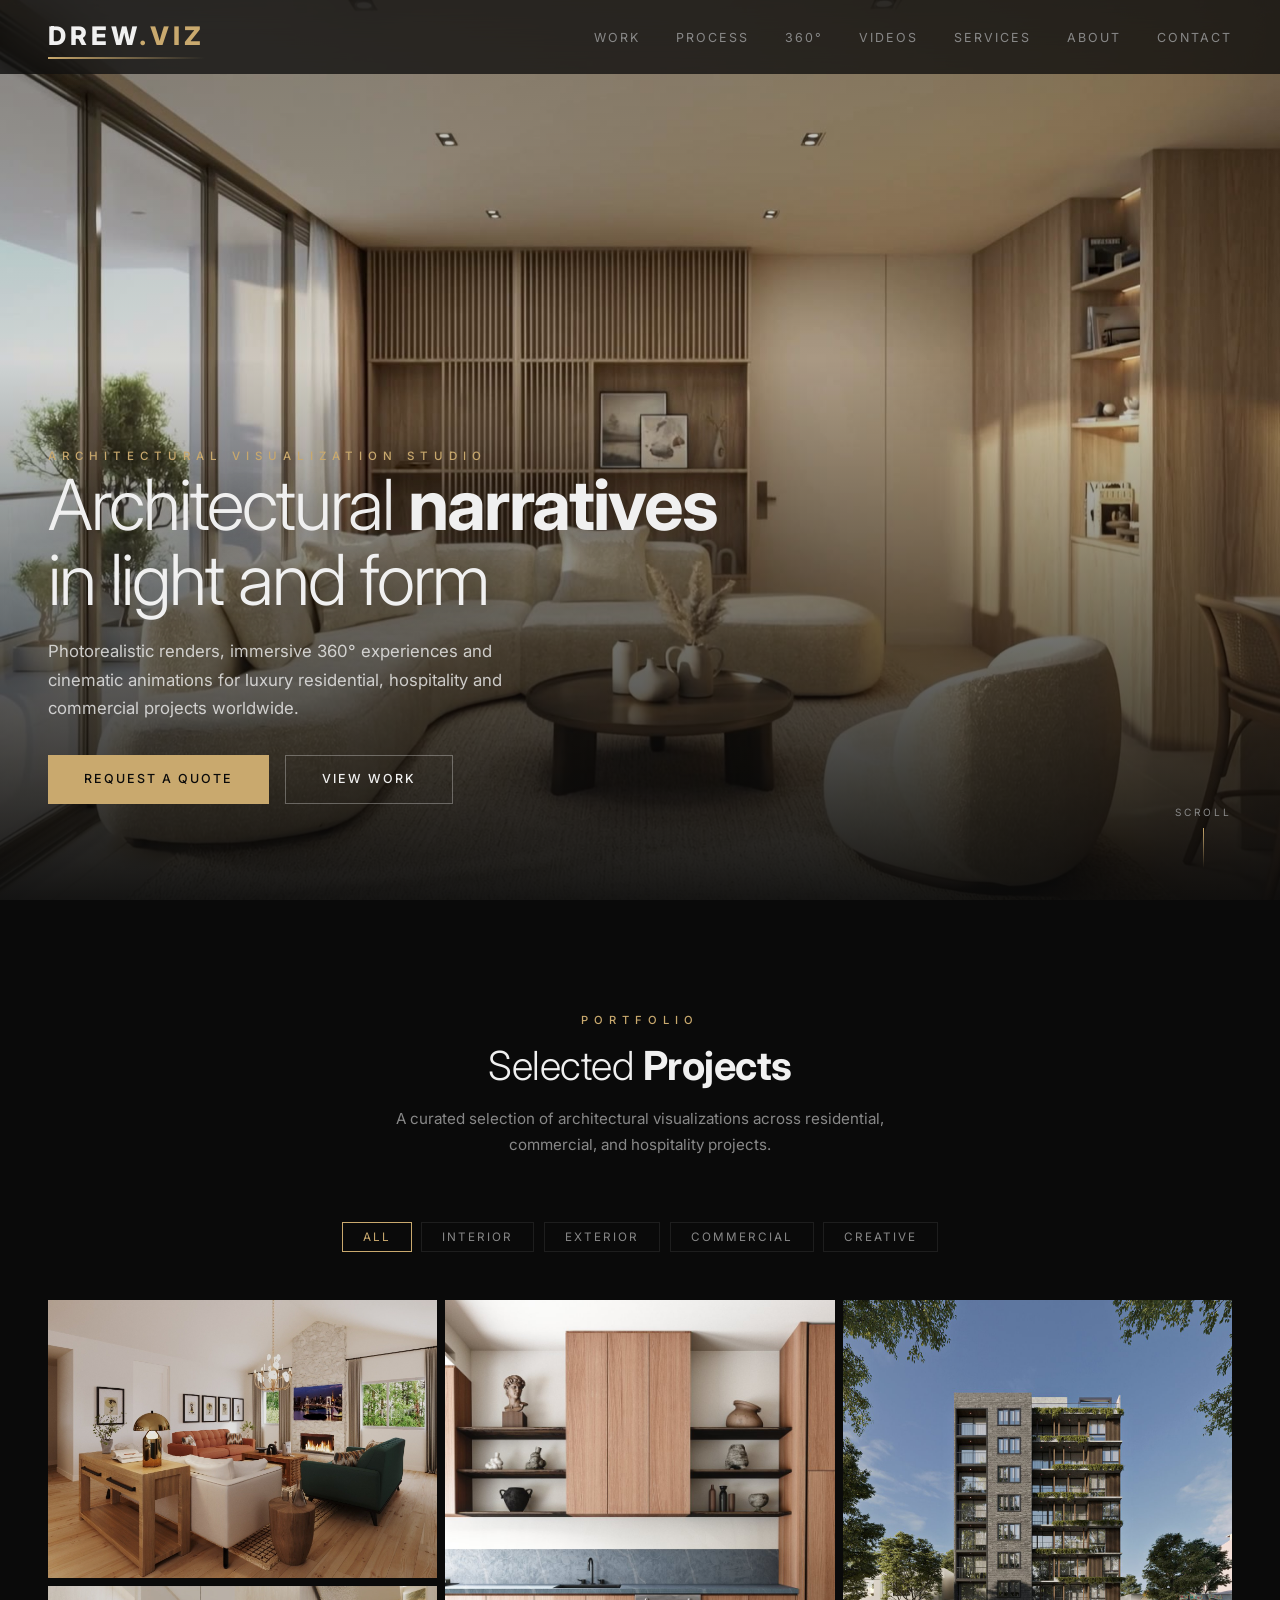
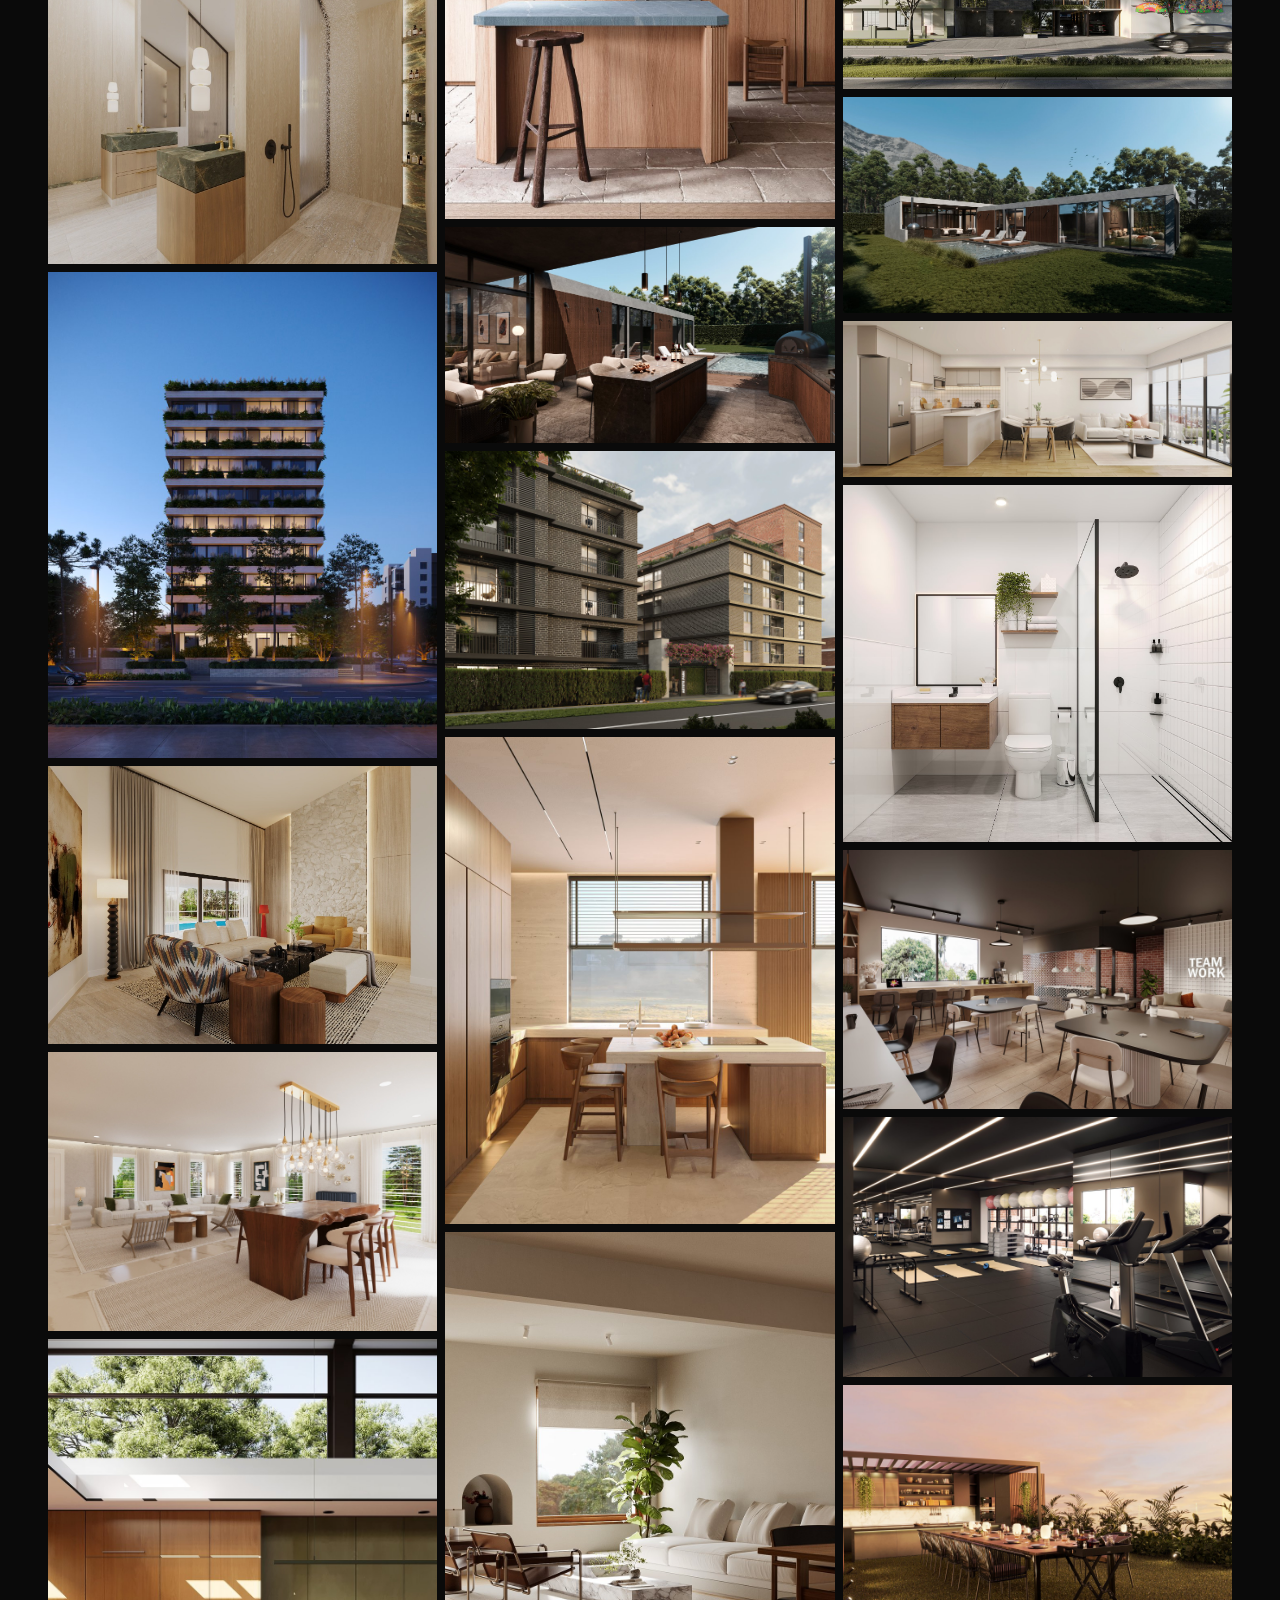
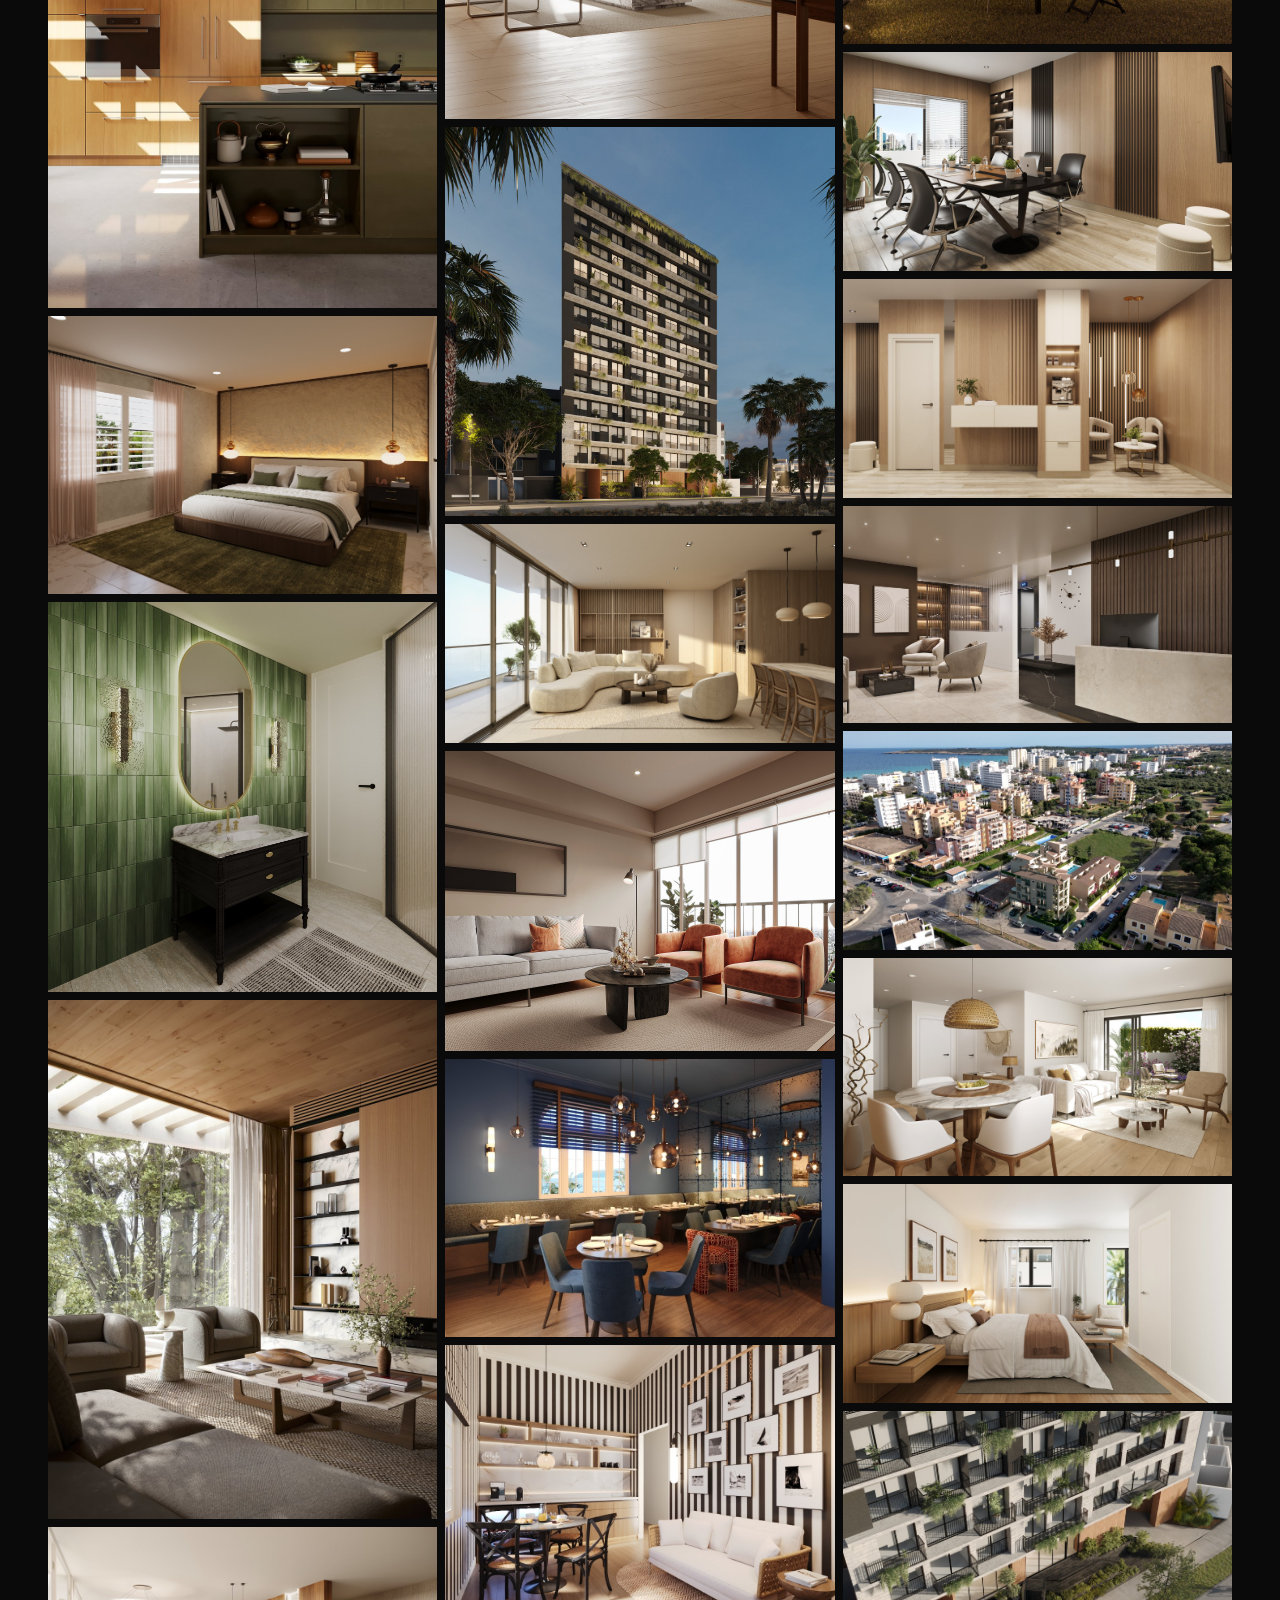
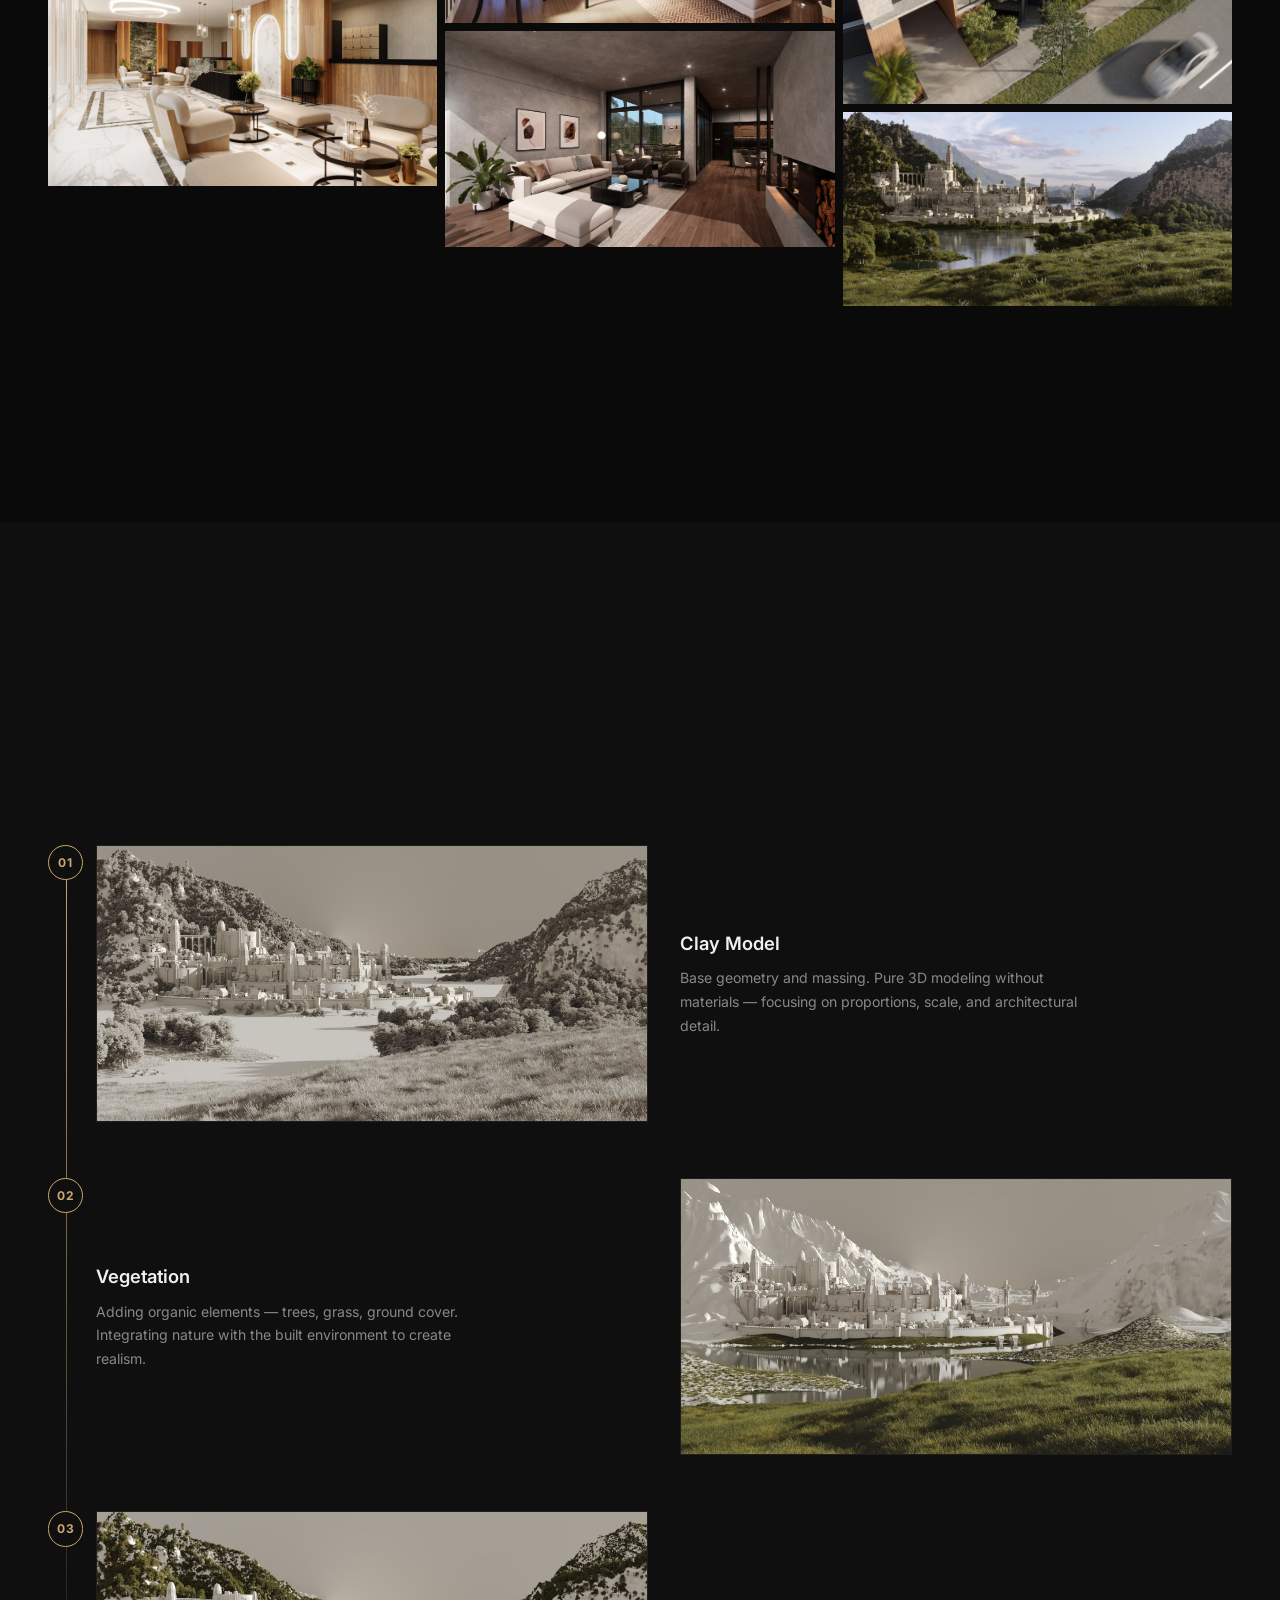
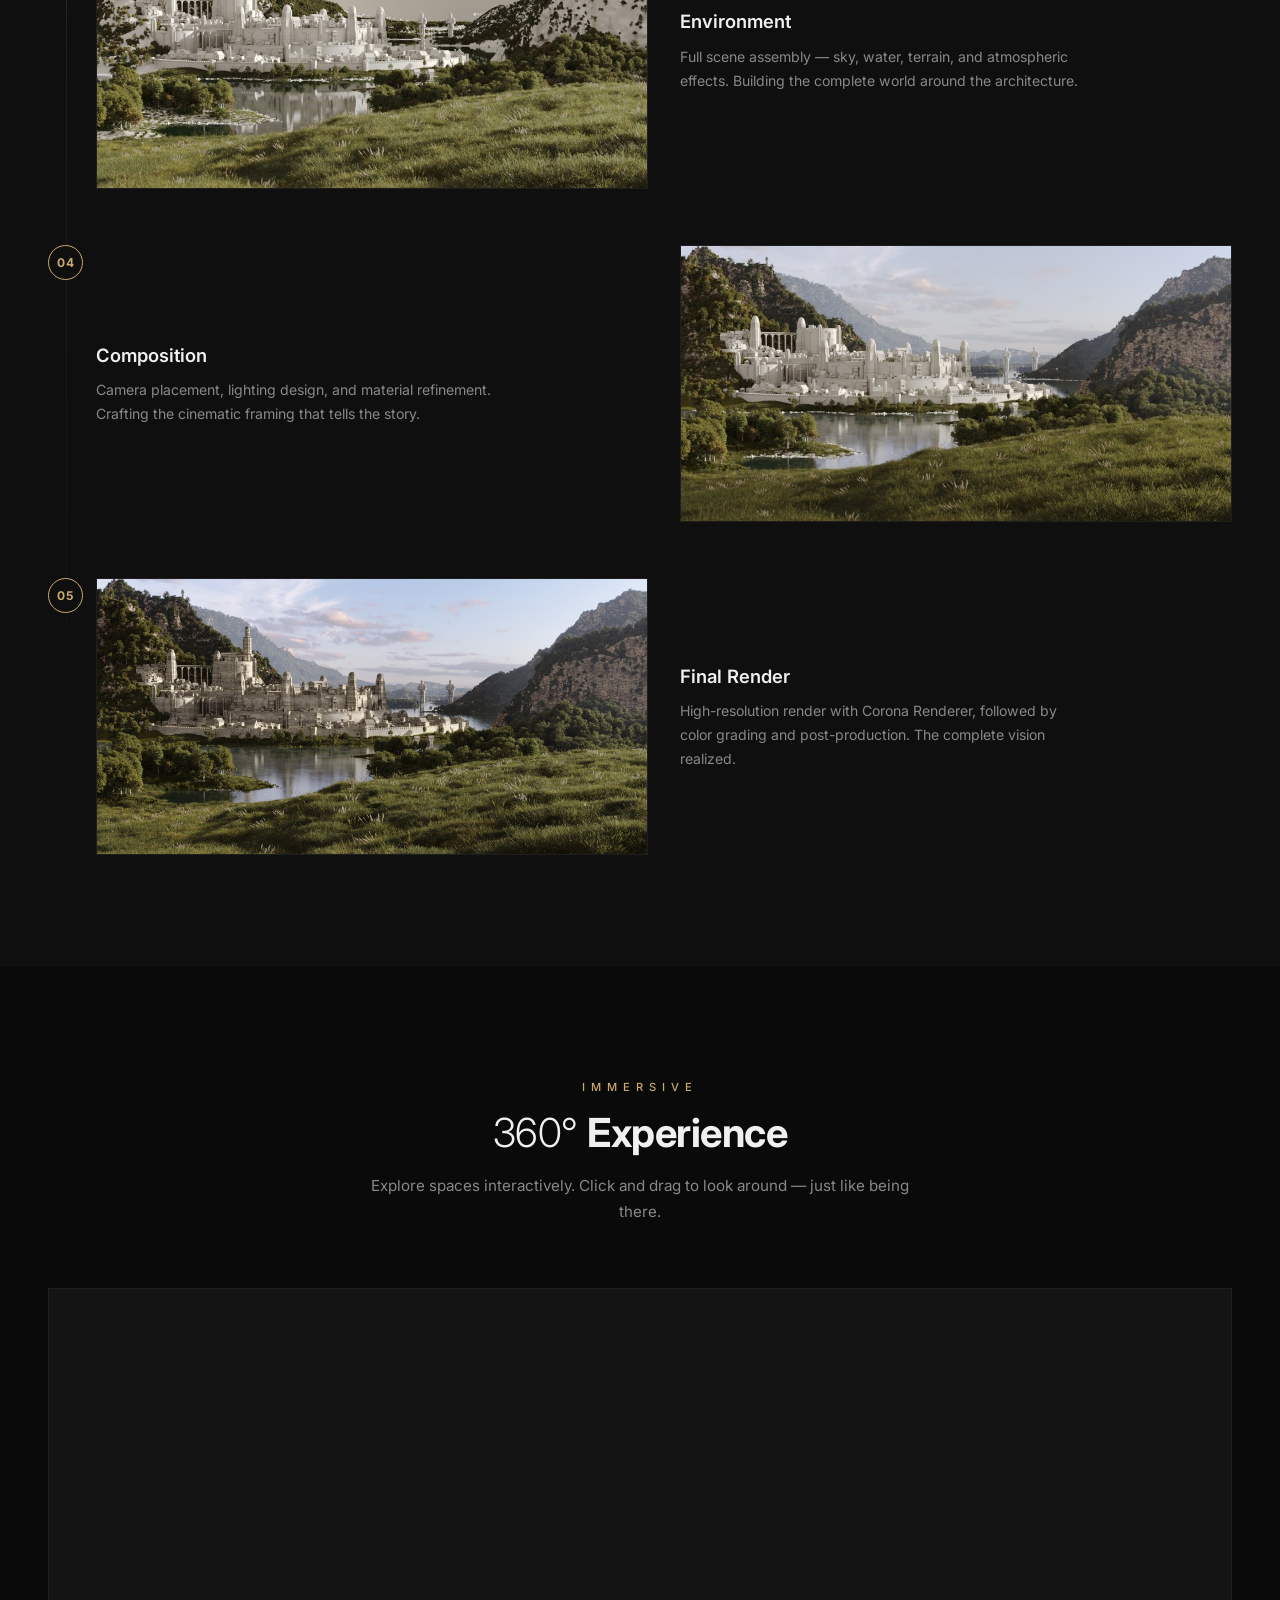
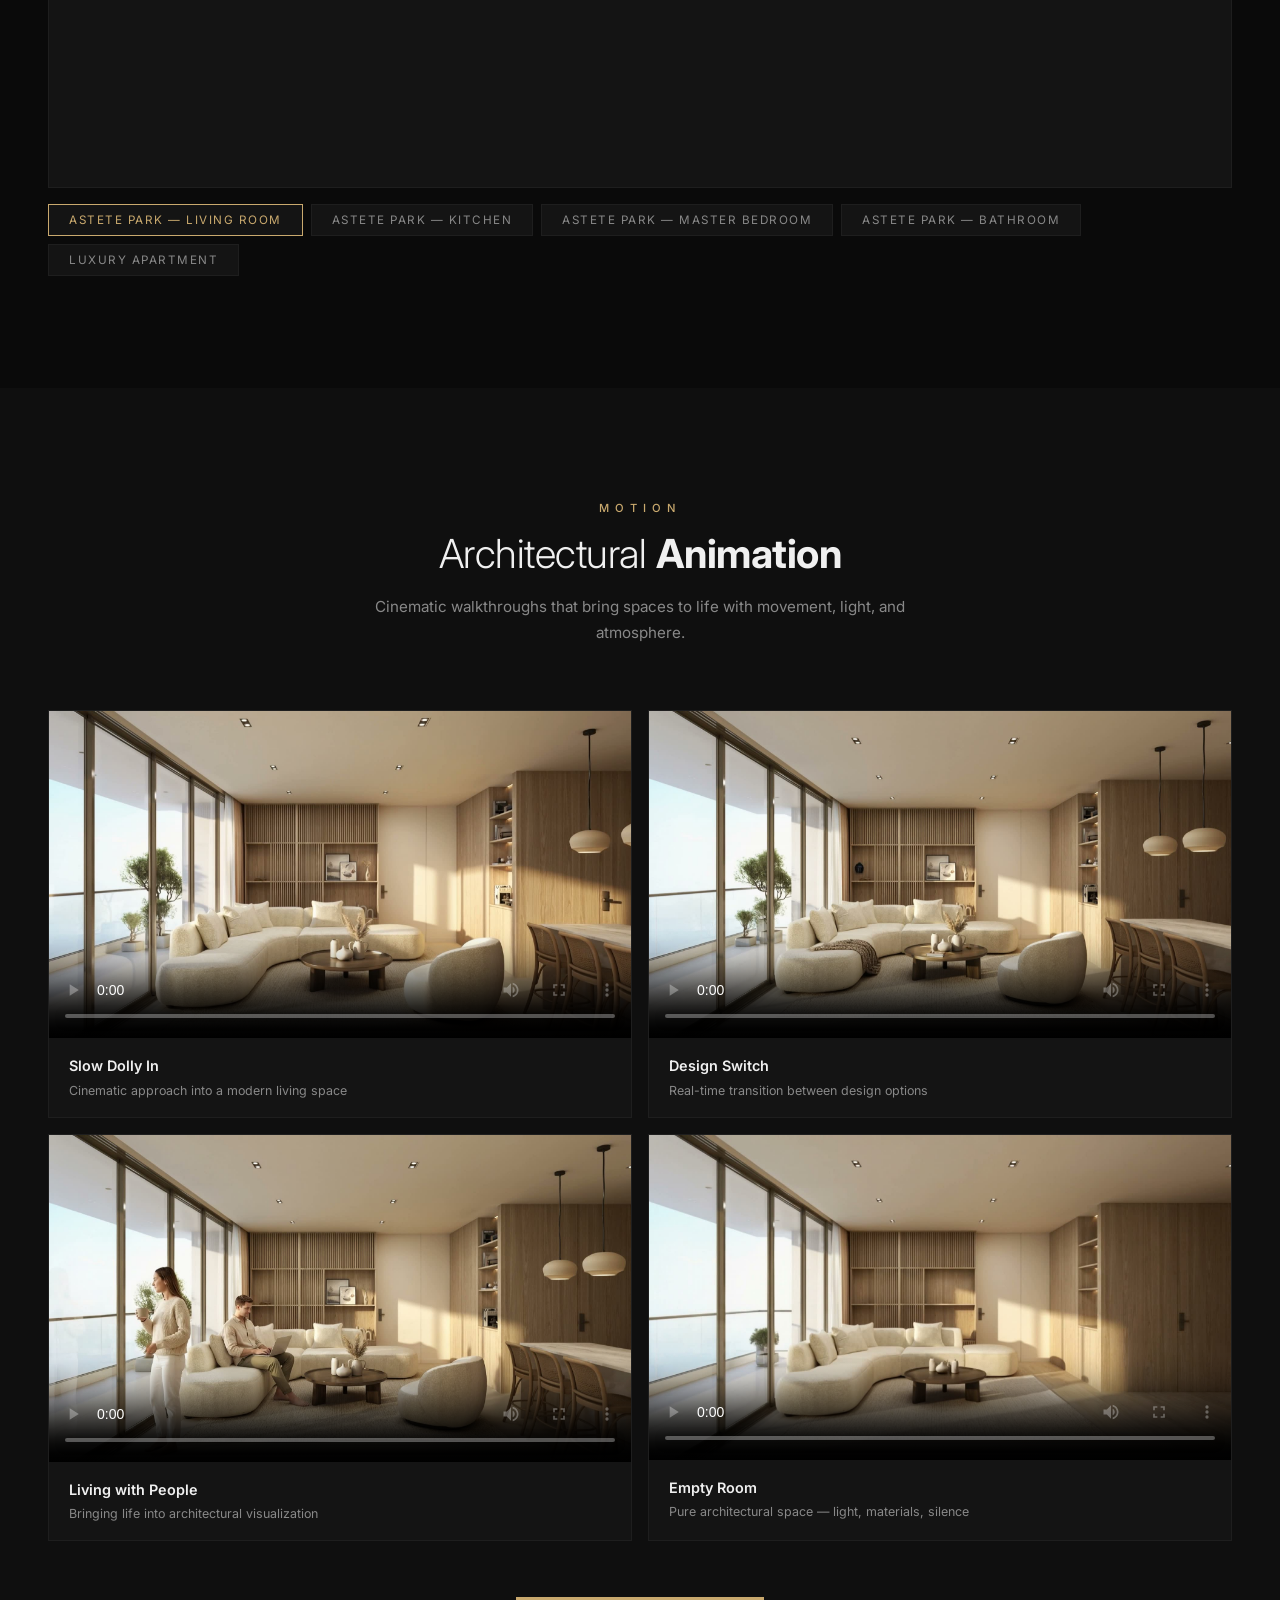
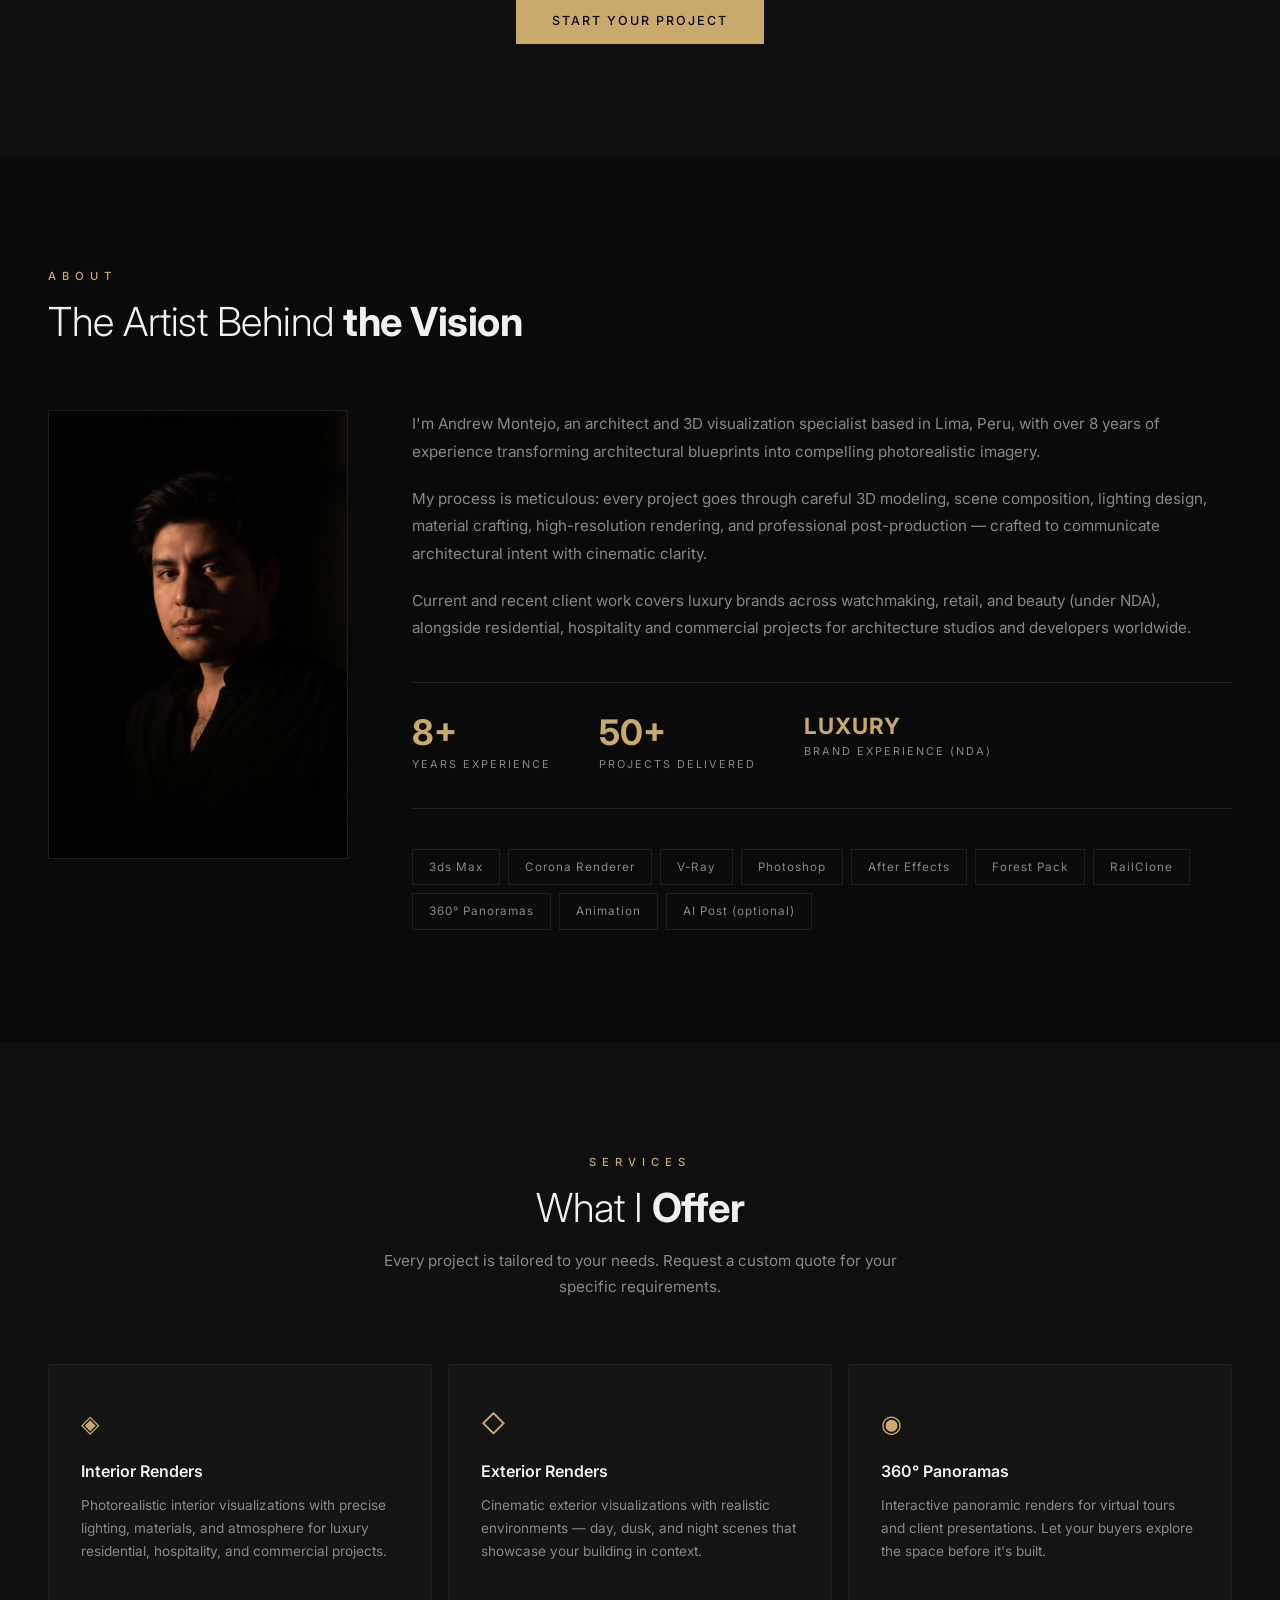
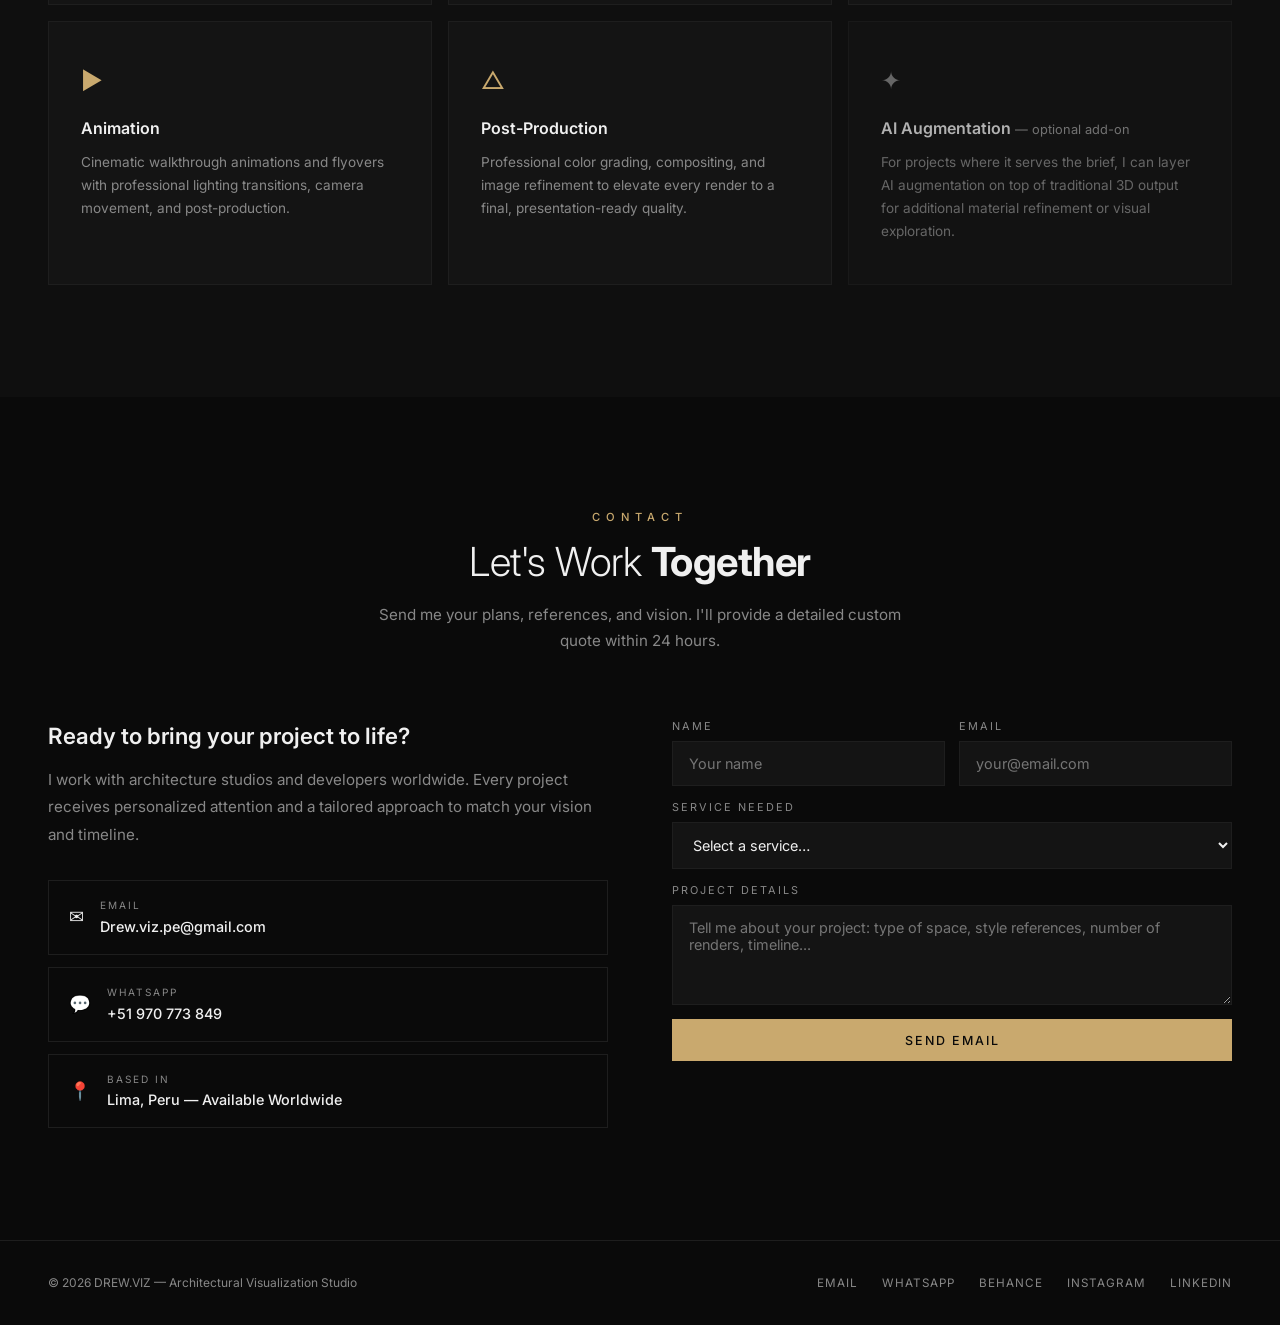
==== commit 16d3dee6: "polish: 3 quick wins before deploy - Gallery default filter: Interior → All (recruiters see full ran" ====
--- a/portfolio/index.html
+++ b/portfolio/index.html
@@ -12,15 +12,15 @@
   <!-- Open Graph -->
   <meta property="og:title" content="DREW.VIZ | Architectural Visualization Studio">
   <meta property="og:description" content="Photorealistic renders, immersive 360° panoramas and cinematic animations for luxury residential, hospitality, and architectural projects. Available worldwide.">
-  <meta property="og:image" content="https://drewviz.com/images/kaisergarten.jpg">
+  <meta property="og:image" content="https://drewviz.com/images/gondor-05-final.jpg">
   <meta property="og:url" content="https://drewviz.com">
   <meta property="og:type" content="website">
 
   <!-- Twitter Card -->
   <meta name="twitter:card" content="summary_large_image">
   <meta name="twitter:title" content="DREW.VIZ | Architectural Visualization Studio">
-  <meta name="twitter:description" content="Photorealistic architectural renders, immersive 360° panoramas and cinematic animations.">
-  <meta name="twitter:image" content="https://drewviz.com/images/kaisergarten.jpg">
+  <meta name="twitter:description" content="Photorealistic renders, immersive 360° panoramas and cinematic animations for luxury residential, hospitality and commercial projects.">
+  <meta name="twitter:image" content="https://drewviz.com/images/gondor-05-final.jpg">
 
   <!-- Structured Data -->
   <script type="application/ld+json">
@@ -30,7 +30,7 @@
     "name": "DREW.VIZ — Architectural Visualization Studio",
     "description": "High-end architectural visualization: photorealistic renders, 360° panoramas and cinematic animations for luxury residential, hospitality, and commercial projects worldwide.",
     "url": "https://drewviz.com",
-    "image": "https://drewviz.com/images/kaisergarten.jpg",
+    "image": "https://drewviz.com/images/gondor-05-final.jpg",
     "telephone": "+51970773849",
     "email": "Drew.viz.pe@gmail.com",
     "address": {
@@ -125,11 +125,11 @@
       </div>
 
       <div class="portfolio__filter reveal">
-        <button class="filter-btn active" data-filter="interior">Interior</button>
+        <button class="filter-btn active" data-filter="all">All</button>
+        <button class="filter-btn" data-filter="interior">Interior</button>
         <button class="filter-btn" data-filter="exterior">Exterior</button>
         <button class="filter-btn" data-filter="commercial">Commercial</button>
         <button class="filter-btn" data-filter="creative">Creative</button>
-        <button class="filter-btn" data-filter="all">All</button>
       </div>
 
       <div class="gallery reveal">
@@ -295,14 +295,10 @@
           <div class="gallery__overlay"><h3>Malecon Costa Sur</h3><p>Coastal Residential</p></div>
         </div>
 
-        <!-- CREATIVE: moved from creative section -->
+        <!-- CREATIVE: cinematic showpiece -->
         <div class="gallery__item gallery__item--wide" data-category="creative">
-          <img src="images/gondor-05-final.jpg" alt="Gondor — The White City Final Render" loading="lazy">
-          <div class="gallery__overlay"><h3>Gondor — The White City</h3><p>Fantasy Environment — 3ds Max & Corona</p></div>
-        </div>
-        <div class="gallery__item" data-category="creative">
-          <img src="images/spiderman.jpg" alt="Spider-Man 3D Character Render" loading="lazy">
-          <div class="gallery__overlay"><h3>Spider-Man</h3><p>3D Character — Corona Renderer</p></div>
+          <img src="images/gondor-05-final.jpg" alt="The White City — Cinematic Environment Study" loading="lazy">
+          <div class="gallery__overlay"><h3>The White City</h3><p>Cinematic Environment Study · 3ds Max &amp; Corona</p></div>
         </div>
       </div>
 
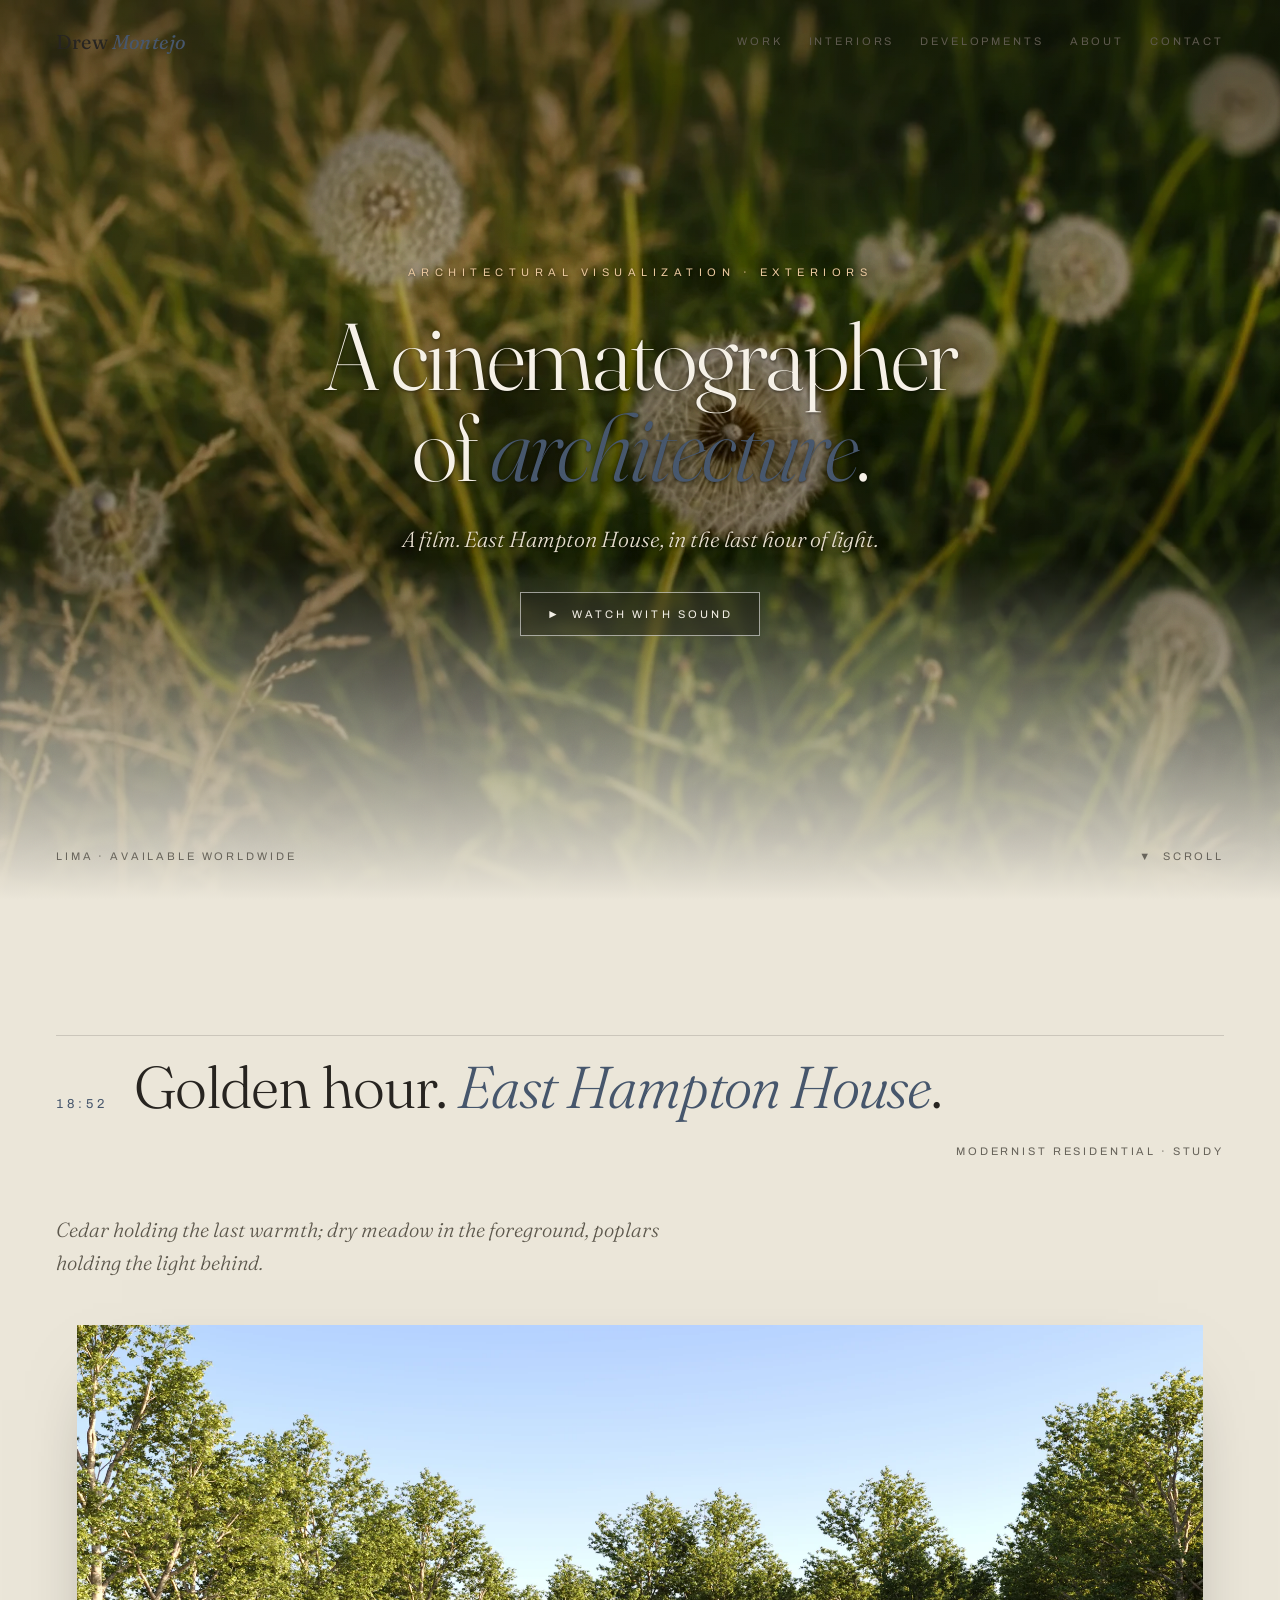
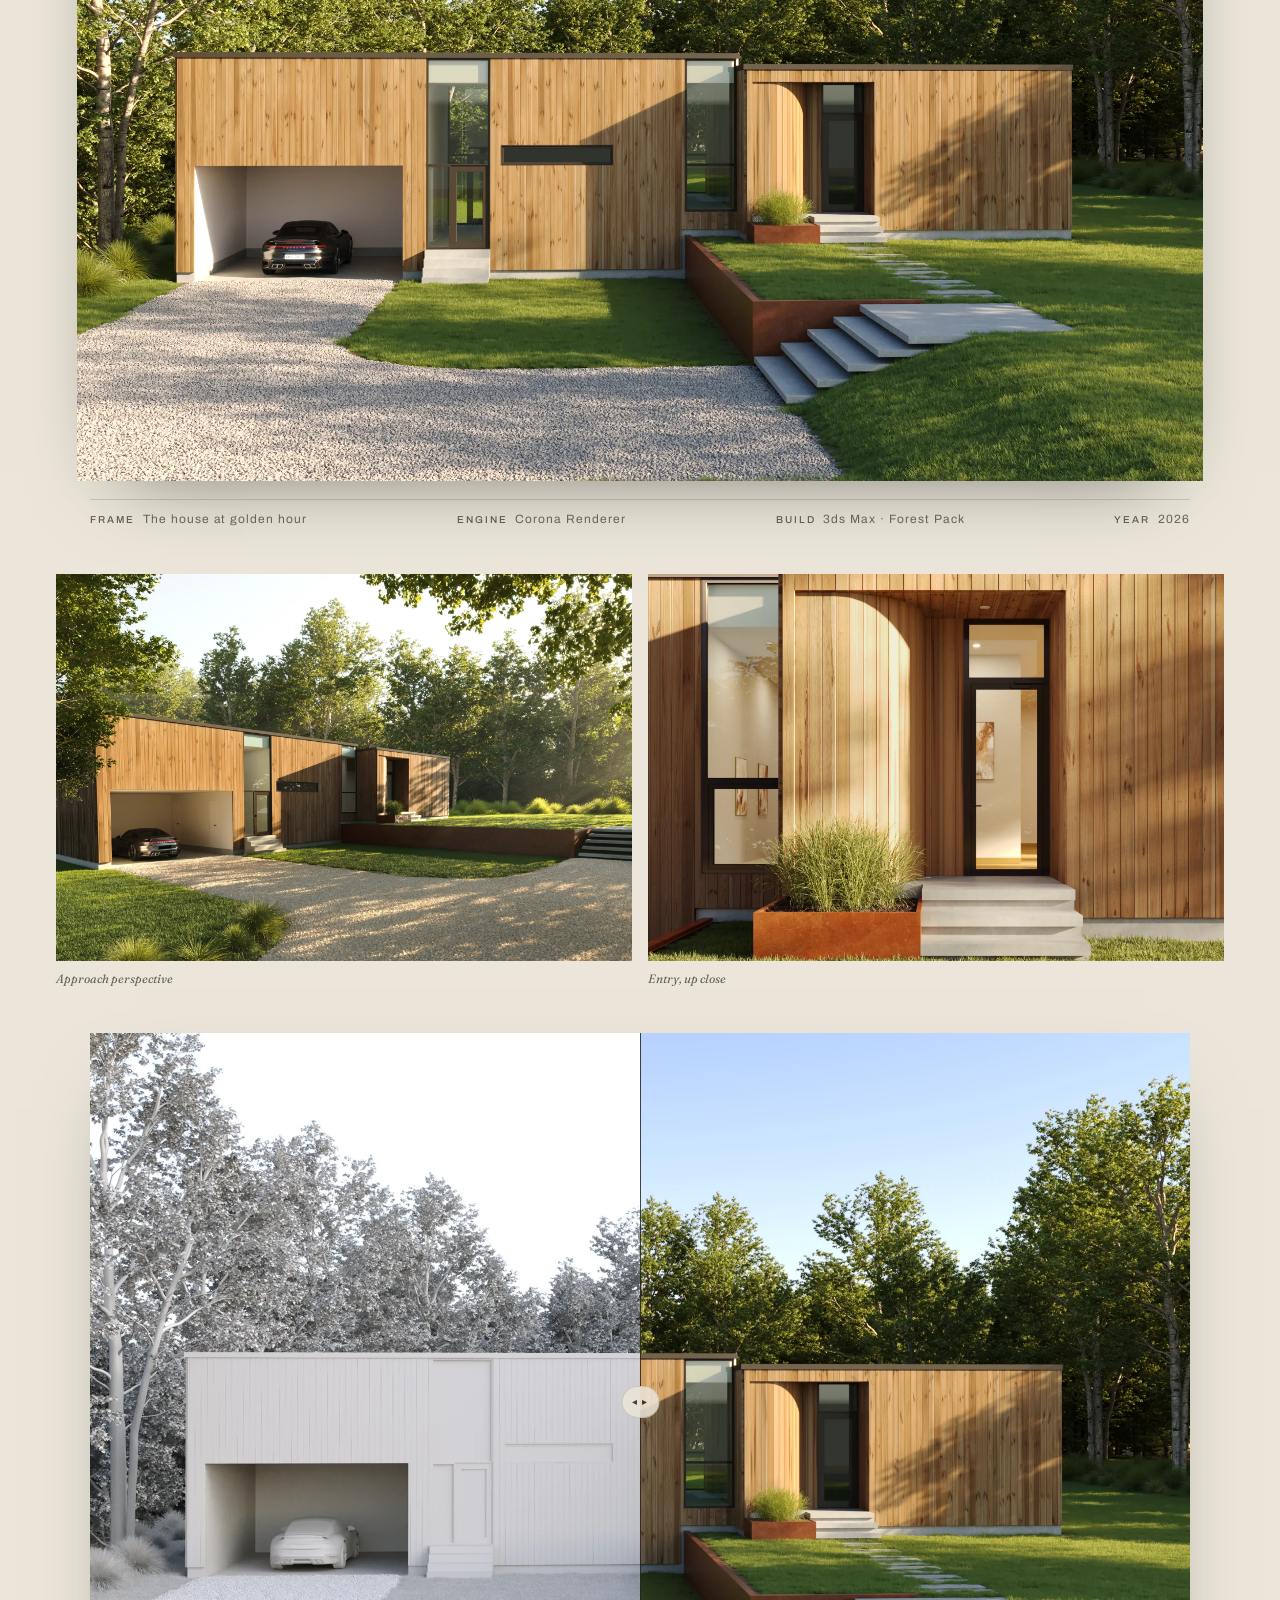
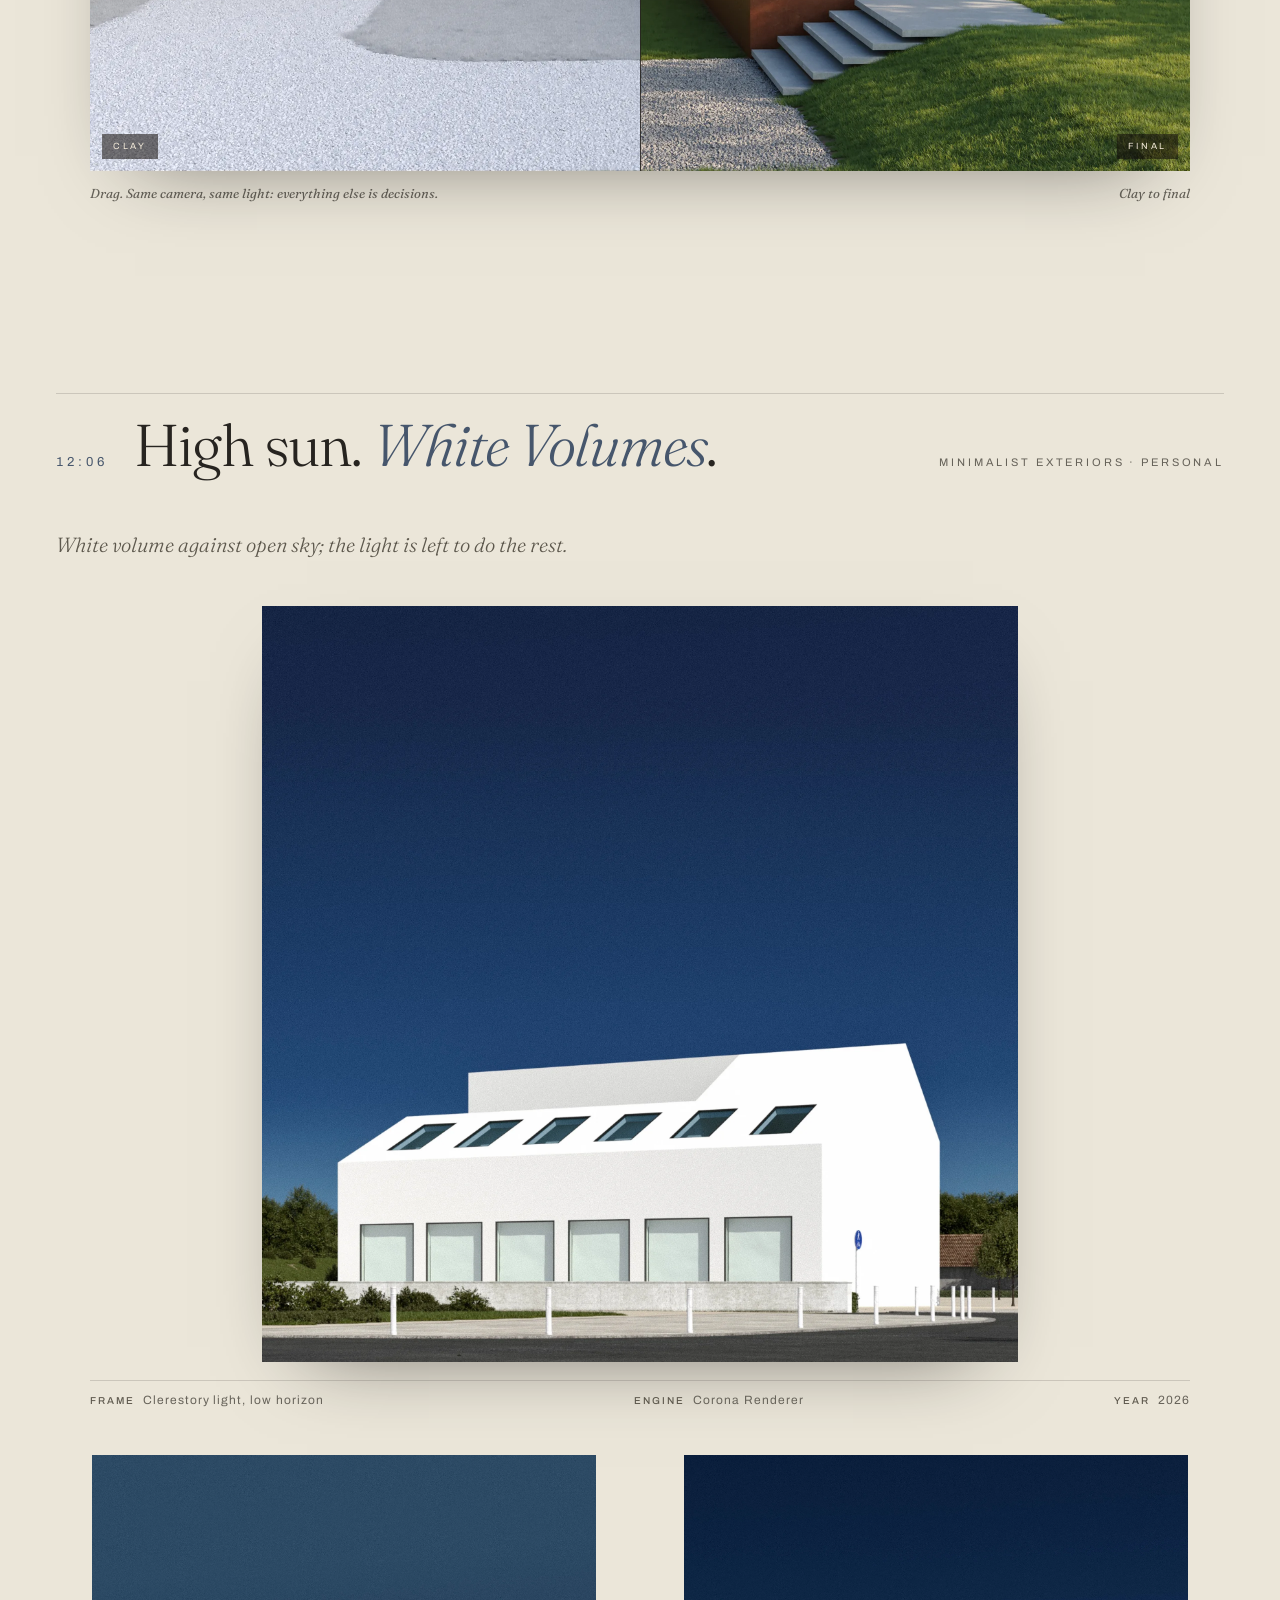
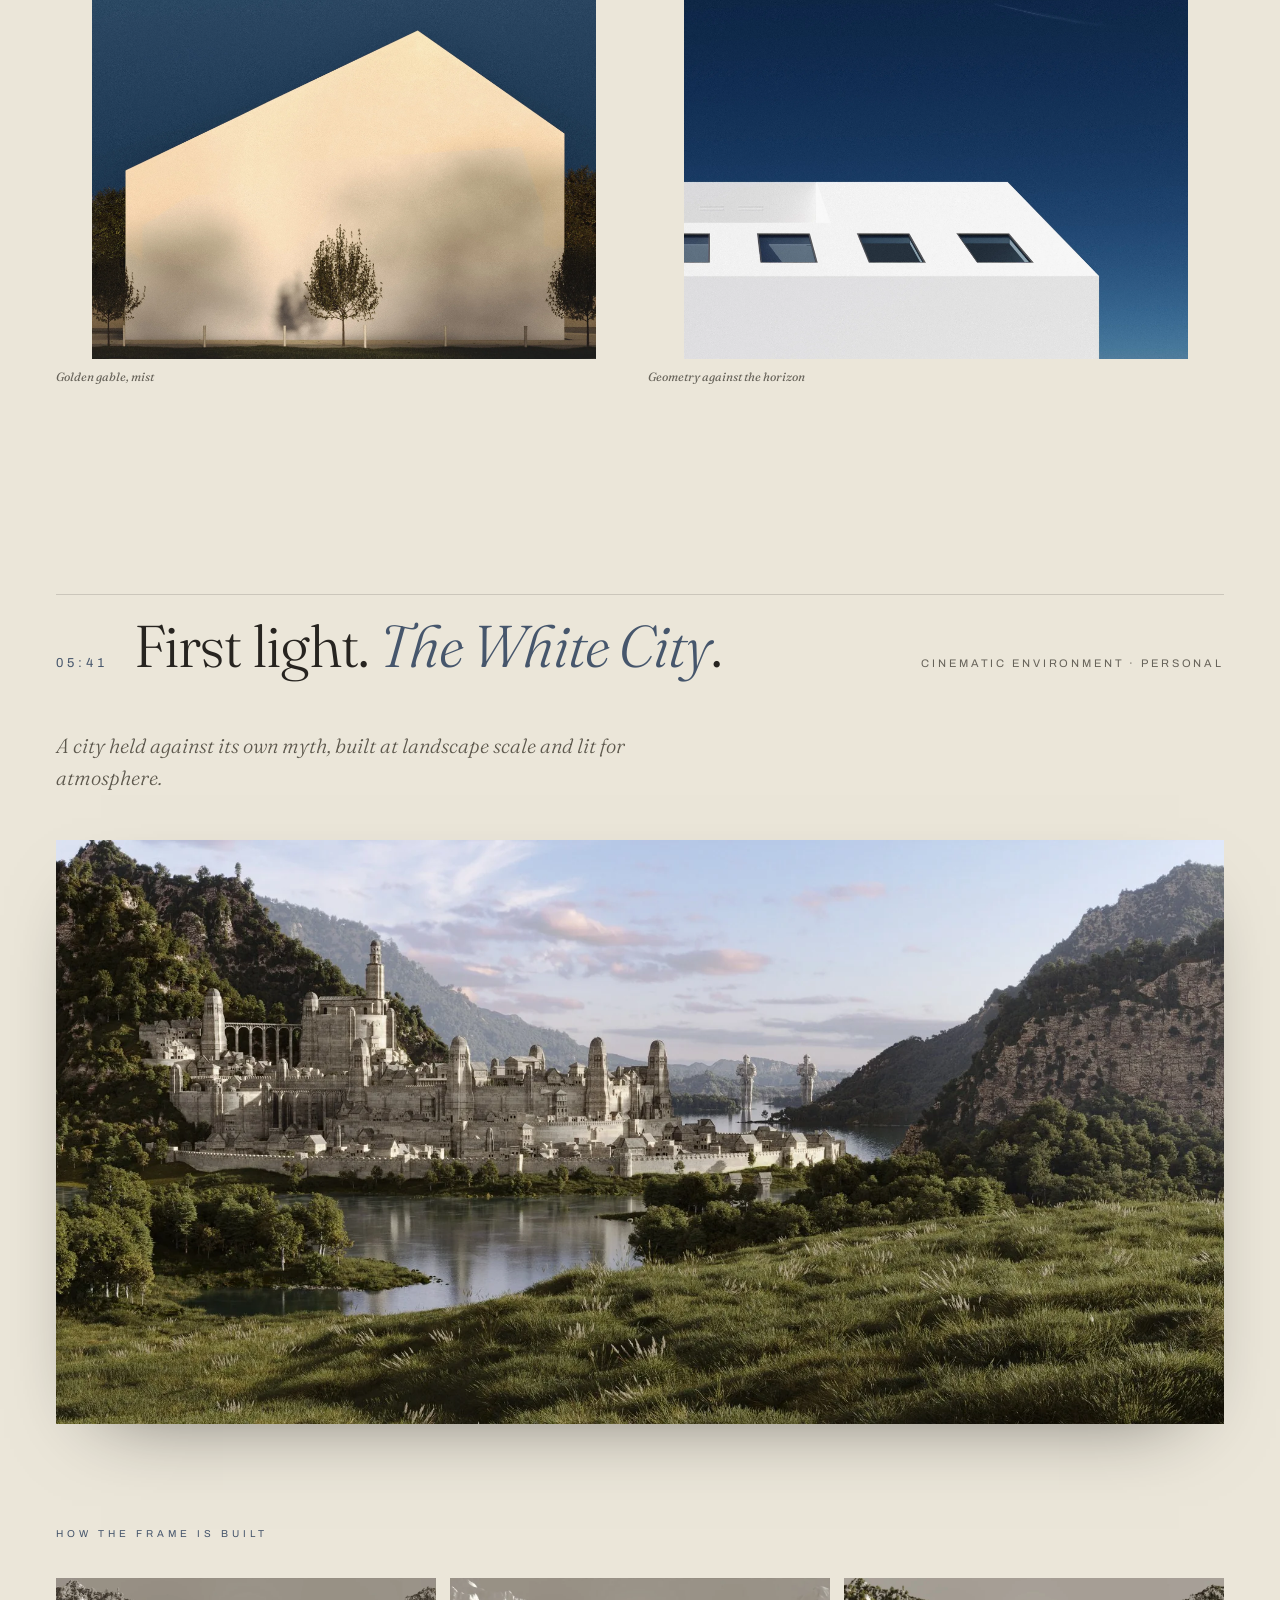
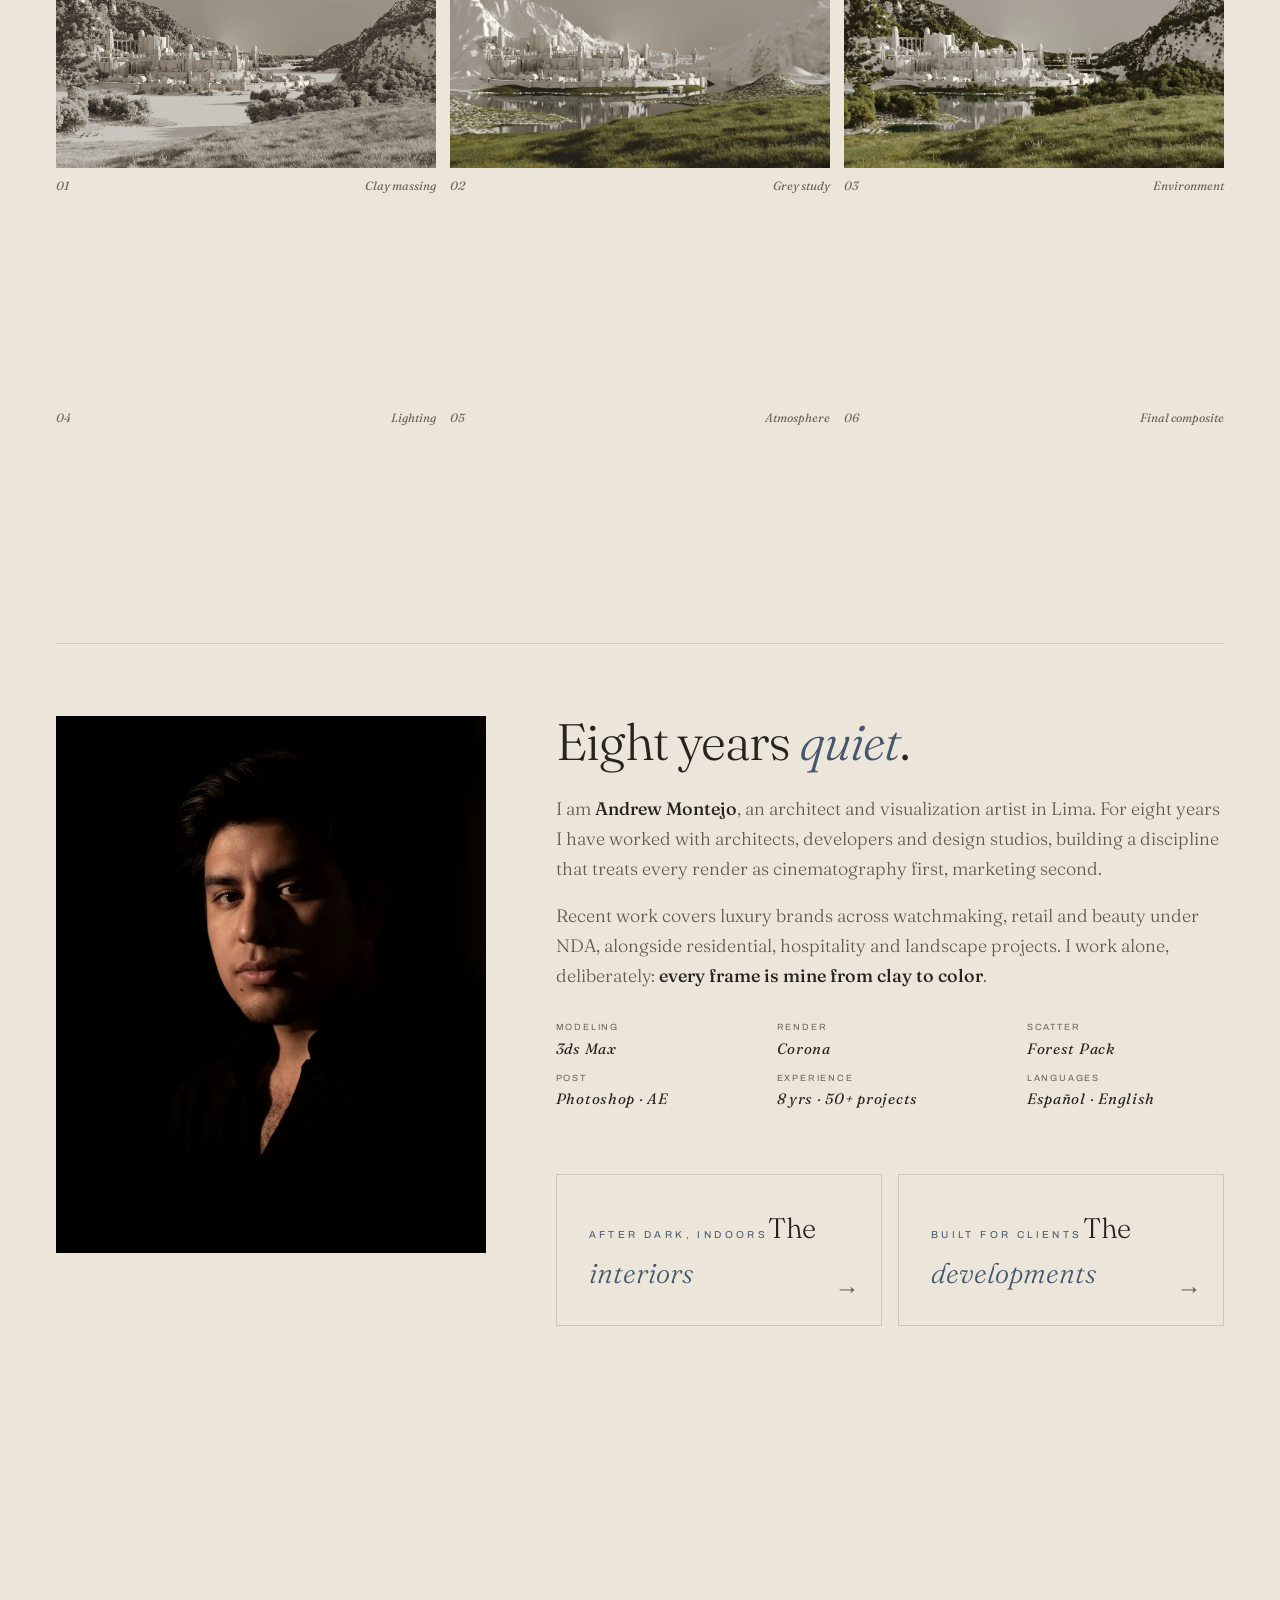
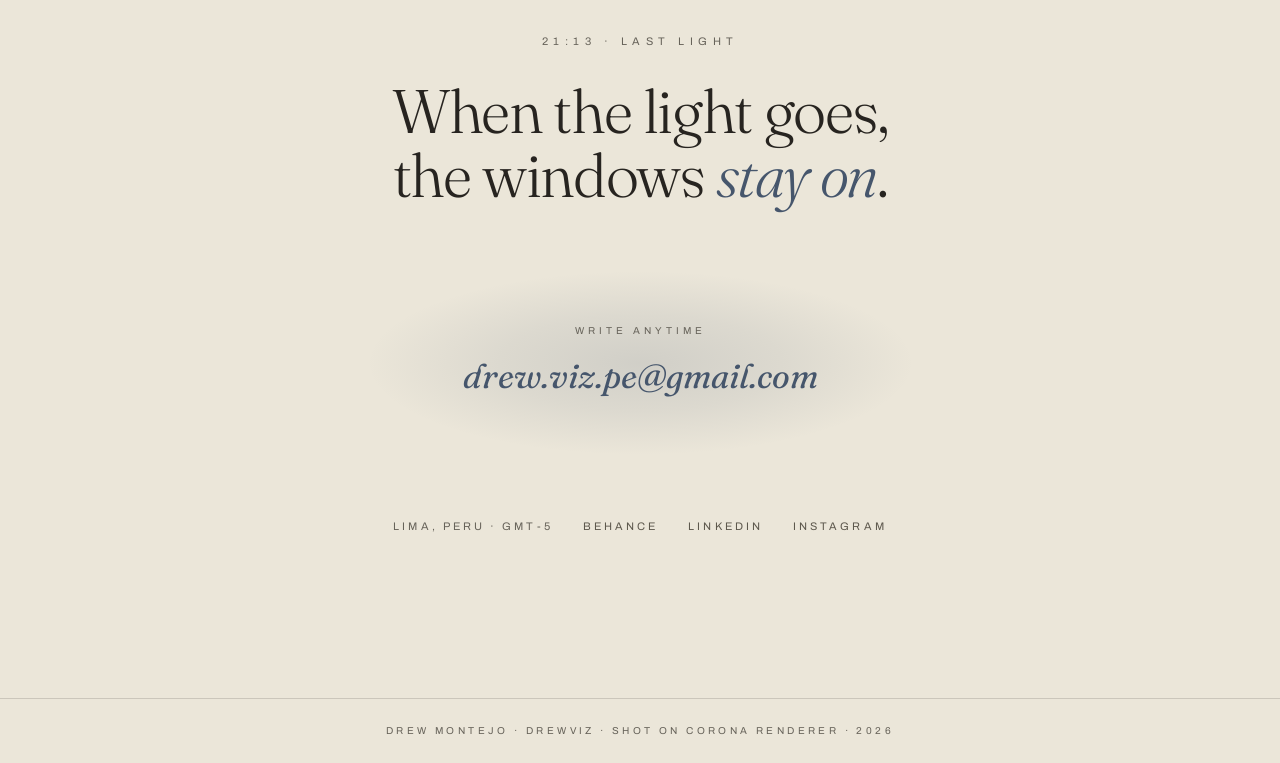
==== commit c11833b8: "chore(site): sync live v6 portfolio + 3:2 hero film; PDF 32s - Commit v6 site content already live o" ====
--- a/portfolio/index.html
+++ b/portfolio/index.html
@@ -1,688 +1,427 @@
 <!DOCTYPE html>
 <html lang="en">
 <head>
-  <meta charset="UTF-8">
-  <meta name="viewport" content="width=device-width, initial-scale=1.0">
-  <title>DREW.VIZ | Architectural Visualization Studio</title>
-  <meta name="description" content="High-end architectural visualization by Drew.Viz. Photorealistic renders, immersive 360° panoramas and cinematic animations for architecture studios and luxury developers worldwide. Based in Lima, Peru.">
-  <meta name="keywords" content="architectural visualization, 3D rendering, archviz, Corona Renderer, VRay, luxury residential, hospitality renders, interior design, exterior render, 360 panorama, architectural animation, 3ds Max">
-  <meta name="author" content="Andrew Montejo — Drew.Viz">
-  <link rel="canonical" href="https://drewviz.com">
-
-  <!-- Open Graph -->
-  <meta property="og:title" content="DREW.VIZ | Architectural Visualization Studio">
-  <meta property="og:description" content="Photorealistic renders, immersive 360° panoramas and cinematic animations for luxury residential, hospitality, and architectural projects. Available worldwide.">
-  <meta property="og:image" content="https://drewviz.com/images/gondor-05-final.jpg">
-  <meta property="og:url" content="https://drewviz.com">
-  <meta property="og:type" content="website">
-
-  <!-- Twitter Card -->
-  <meta name="twitter:card" content="summary_large_image">
-  <meta name="twitter:title" content="DREW.VIZ | Architectural Visualization Studio">
-  <meta name="twitter:description" content="Photorealistic renders, immersive 360° panoramas and cinematic animations for luxury residential, hospitality and commercial projects.">
-  <meta name="twitter:image" content="https://drewviz.com/images/gondor-05-final.jpg">
-
-  <!-- Structured Data -->
-  <script type="application/ld+json">
-  {
-    "@context": "https://schema.org",
-    "@type": "ProfessionalService",
-    "name": "DREW.VIZ — Architectural Visualization Studio",
-    "description": "High-end architectural visualization: photorealistic renders, 360° panoramas and cinematic animations for luxury residential, hospitality, and commercial projects worldwide.",
-    "url": "https://drewviz.com",
-    "image": "https://drewviz.com/images/gondor-05-final.jpg",
-    "telephone": "+51970773849",
-    "email": "Drew.viz.pe@gmail.com",
-    "address": {
-      "@type": "PostalAddress",
-      "addressLocality": "Lima",
-      "addressCountry": "PE"
-    },
-    "founder": {
-      "@type": "Person",
-      "name": "Andrew Montejo",
-      "jobTitle": "Architectural Visualization Artist"
-    },
-    "areaServed": "Worldwide",
-    "serviceType": ["Architectural Visualization", "3D Rendering", "360 Panorama", "Architectural Animation"],
-    "priceRange": "$$"
-  }
-  </script>
-
-  <!-- Fonts -->
-  <link rel="preconnect" href="https://fonts.googleapis.com">
-  <link rel="preconnect" href="https://fonts.gstatic.com" crossorigin>
-  <link href="https://fonts.googleapis.com/css2?family=Inter:wght@300;400;500;600;700&display=swap" rel="stylesheet">
-
-  <!-- Pannellum 360 Viewer -->
-  <link rel="stylesheet" href="https://cdn.jsdelivr.net/npm/pannellum@2.5.6/build/pannellum.css">
-  <script src="https://cdn.jsdelivr.net/npm/pannellum@2.5.6/build/pannellum.js" defer></script>
-
-  <!-- Styles -->
-  <link rel="stylesheet" href="css/style.css">
-
-  <!-- Favicon -->
-  <link rel="icon" type="image/svg+xml" href="data:image/svg+xml,<svg xmlns='http://www.w3.org/2000/svg' viewBox='0 0 100 100'><text y='.9em' font-size='90'>◆</text></svg>">
+<meta charset="UTF-8">
+<meta name="viewport" content="width=device-width,initial-scale=1">
+<title>Drew Montejo. One day of light. Architectural Visualization</title>
+<meta name="description" content="Cinematic exterior architectural visualization by Drew Montejo. Four places, one day of light: dawn, high sun, golden hour, dusk. 3ds Max + Corona Renderer. Lima, available worldwide.">
+<meta name="author" content="Andrew Montejo, drewviz">
+<link rel="canonical" href="https://drewviz.com">
+<meta property="og:title" content="Drew Montejo. One day of light.">
+<meta property="og:description" content="Cinematic exterior architectural visualization. Four places, one day of light.">
+<meta property="og:image" content="https://drewviz.com/images/v6/og-cover.jpg">
+<meta property="og:type" content="website">
+<meta property="og:url" content="https://drewviz.com">
+<script type="application/ld+json">
+{
+  "@context": "https://schema.org",
+  "@type": "ProfessionalService",
+  "name": "drewviz \u2014 Drew Montejo \u00b7 Architectural Visualization",
+  "description": "Cinematic exterior architectural visualization: atmospheric, light-driven renders for residential, hospitality and landscape architecture projects worldwide.",
+  "url": "https://drewviz.com",
+  "image": "https://drewviz.com/images/v6/gondor-cover.webp",
+  "email": "drew.viz.pe@gmail.com",
+  "address": { "@type": "PostalAddress", "addressLocality": "Lima", "addressCountry": "PE" },
+  "founder": { "@type": "Person", "name": "Andrew Montejo", "jobTitle": "Architectural Visualization Artist" },
+  "areaServed": "Worldwide",
+  "serviceType": ["Architectural Visualization", "Exterior Rendering", "3D Rendering", "Architectural Animation"]
+}
+</script>
+<meta name="theme-color" content="#ebe6d9">
+<link rel="icon" href="data:image/svg+xml,%3Csvg xmlns='http://www.w3.org/2000/svg' viewBox='0 0 64 64'%3E%3Crect width='64' height='64' rx='13' fill='%23272420'/%3E%3Ctext x='32' y='47' font-family='Georgia,serif' font-style='italic' font-size='42' fill='%23c98a4a' text-anchor='middle'%3ED%3C/text%3E%3C/svg%3E">
+<link rel="preload" as="image" href="images/v6/film-poster-v2.webp">
+<link rel="preconnect" href="https://fonts.googleapis.com">
+<link rel="preconnect" href="https://fonts.gstatic.com" crossorigin>
+<link href="https://fonts.googleapis.com/css2?family=Fraunces:ital,opsz,wght@0,9..144,300;0,9..144,400;0,9..144,500;1,9..144,300;1,9..144,400&family=Archivo:wght@300;400;500;600&display=swap" rel="stylesheet">
+<style>
+*,*::before,*::after{box-sizing:border-box;margin:0;padding:0}
+
+:root{
+  /* paleta fija clara: marfil/hueso + tinta calida + pizarra */
+  --bg:#ebe6d9;
+  --bg2:#e3ddcd;
+  --ink:#272420;
+  --soft:#5d584d;
+  --dim:#67635a;
+  --line:rgba(39,36,32,0.16);
+  --warm:#46566c;
+  --mx:50vw;
+  --my:50vh;
+  --display:'Fraunces',Georgia,serif;
+  --sans:'Archivo',-apple-system,sans-serif;
+  --eo:cubic-bezier(0.22,1,0.36,1);
+}
+html{scroll-behavior:smooth}
+body{
+  background:var(--bg);
+  color:var(--ink);
+  font-family:var(--sans);
+  line-height:1.6;
+  -webkit-font-smoothing:antialiased;
+  overflow-x:hidden;
+  transition:color 600ms linear;
+}
+::selection{background:rgba(160,175,200,0.35)}
+
+/* film grain */
+body::before{content:'';position:fixed;inset:0;pointer-events:none;z-index:200;opacity:0.05;mix-blend-mode:overlay;
+background-image:url("data:image/svg+xml;utf8,<svg xmlns='http://www.w3.org/2000/svg' width='180' height='180'><filter id='n'><feTurbulence type='fractalNoise' baseFrequency='0.9' stitchTiles='stitch'/></filter><rect width='180' height='180' filter='url(%23n)'/></svg>")}
+
+/* ━━━ NAV ━━━ */
+.nav{position:fixed;top:0;left:0;right:0;z-index:160;display:flex;justify-content:space-between;align-items:center;padding:26px 56px;transition:background 420ms var(--eo),padding 420ms var(--eo),box-shadow 420ms var(--eo)}
+.nav.scrolled{padding:14px 56px;background:color-mix(in oklab,var(--bg) 78%,transparent);backdrop-filter:blur(16px);-webkit-backdrop-filter:blur(16px);box-shadow:0 1px 0 var(--line)}
+@media(max-width:900px){.nav.scrolled{padding:10px 20px}}
+.brand{font-family:var(--display);font-size:20px;font-weight:400;color:var(--ink);text-decoration:none;letter-spacing:0.01em;transition:color 600ms linear}
+.brand i{font-style:italic;color:var(--warm);transition:color 600ms linear}
+.nav .links{display:flex;gap:26px;font-size:11px;letter-spacing:0.26em;text-transform:uppercase}
+.nav .links a{color:var(--soft);text-decoration:none;position:relative;transition:color 300ms var(--eo)}
+.nav .links a:hover{color:var(--ink)}
+.nav .links a::after{content:'';position:absolute;left:0;bottom:-5px;height:1px;width:0;background:var(--warm);transition:width 380ms var(--eo)}
+.nav .links a:hover::after{width:100%}
+@media(max-width:900px){.nav{padding:18px 20px}.nav .links{gap:6px 14px;flex-wrap:wrap;justify-content:flex-end}.nav .links a{padding:10px 4px}}
+
+/* ━━━ HERO · FILM ━━━ */
+.hero{min-height:100vh;position:relative;display:grid;place-items:center;overflow:hidden;padding:0 56px}
+.hero-bg{position:absolute;inset:0;background:#000}
+.hero-bg video{width:100%;height:100%;object-fit:cover;display:block;filter:brightness(0.82) contrast(1.04) saturate(1.04)}
+.hero-bg img{width:100%;height:100%;object-fit:cover}
+/* legibilidad del texto + fundido a la pagina abajo */
+.hero-edge{position:absolute;inset:0;pointer-events:none;background:linear-gradient(180deg,rgba(10,9,8,0.45) 0%,rgba(10,9,8,0.12) 30%,rgba(10,9,8,0.30) 62%,var(--bg) 100%)}
+.hero-center{position:relative;z-index:2;text-align:center;max-width:1080px;color:#f3efe6;text-shadow:0 2px 30px rgba(0,0,0,0.55),0 1px 3px rgba(0,0,0,0.5)}
+.hero-center .hero-kicker{color:#e9c79c}
+.hero-center h1{color:#f6f1e7}
+.hero-center h1 i{color:#e9c79c}
+.hero-center .hero-sub{color:#e6ddcd}
+.hero-sound{margin-top:34px;display:inline-flex;align-items:center;gap:10px;font-family:var(--sans);font-size:11px;letter-spacing:0.28em;text-transform:uppercase;color:#f3efe6;background:rgba(20,18,15,0.32);border:1px solid rgba(255,255,255,0.55);backdrop-filter:blur(6px);-webkit-backdrop-filter:blur(6px);padding:14px 26px;cursor:pointer;transition:background .3s var(--eo),border-color .3s var(--eo)}
+.hero-sound:hover{background:rgba(20,18,15,0.5);border-color:#fff}
+.hero-sound .hs-ico{font-size:12px}
+.hero-foot{color:#d9cfbf}
+.hero-kicker{font-size:11px;letter-spacing:0.5em;text-transform:uppercase;color:var(--warm);margin-bottom:30px;transition:color 600ms linear}
+.hero h1{font-family:var(--display);font-weight:300;font-size:clamp(46px,7.4vw,116px);line-height:0.96;letter-spacing:-0.025em}
+.hero h1 i{font-style:italic;font-weight:300;color:var(--warm);transition:color 600ms linear}
+.hero-sub{margin-top:30px;font-family:var(--display);font-style:italic;font-weight:300;font-size:clamp(17px,1.7vw,23px);color:var(--soft);transition:color 600ms linear}
+.hero-foot{position:absolute;bottom:34px;left:56px;right:56px;display:flex;justify-content:space-between;font-size:11px;letter-spacing:0.26em;text-transform:uppercase;color:var(--dim);z-index:2;transition:color 600ms linear}
+.hero-foot .pulse{display:inline-block;animation:sink 2.6s ease-in-out infinite}
+@keyframes sink{0%,100%{transform:translateY(0);opacity:0.6}50%{transform:translateY(5px);opacity:1}}
+@media(max-width:900px){.hero{padding:0 20px}.hero-foot{left:20px;right:20px}}
+
+/* ━━━ CHAPTER ━━━ */
+.hour{padding:15vh 56px 6vh;max-width:1560px;margin:0 auto}
+.hour-head{display:flex;align-items:baseline;gap:26px;border-top:1px solid var(--line);padding-top:22px;margin-bottom:6vh;flex-wrap:wrap;transition:border-color 600ms linear}
+.hour-time{font-size:13px;letter-spacing:0.3em;color:var(--warm);font-variant-numeric:tabular-nums;transition:color 600ms linear}
+.hour-name{font-family:var(--display);font-weight:300;font-size:clamp(34px,4.6vw,72px);line-height:1;letter-spacing:-0.02em}
+.hour-name i{font-style:italic;color:var(--warm);transition:color 600ms linear}
+.hour-tag{margin-left:auto;font-size:11px;letter-spacing:0.26em;text-transform:uppercase;color:var(--dim);transition:color 600ms linear}
+.hour-line{font-family:var(--display);font-style:italic;font-weight:300;font-size:clamp(17px,1.6vw,22px);color:var(--soft);max-width:640px;margin-bottom:5vh;transition:color 600ms linear}
+
+.frame{margin-bottom:18px}
+.frame img{display:block;max-height:84vh;max-width:100%;width:auto;height:auto;margin:0 auto;box-shadow:0 30px 80px -45px rgba(0,0,0,0.6);cursor:zoom-in}
+.report{display:flex;justify-content:space-between;gap:26px;border-top:1px solid var(--line);padding-top:10px;font-size:12px;letter-spacing:0.08em;color:var(--dim);max-width:1100px;margin:0 auto 5vh;flex-wrap:wrap;transition:color 600ms linear,border-color 600ms linear}
+.report b{font-weight:500;color:var(--soft);letter-spacing:0.2em;text-transform:uppercase;font-size:10px;transition:color 600ms linear}
+.report span{font-variant-numeric:tabular-nums}
+
+.duo{display:grid;grid-template-columns:1fr 1fr;gap:16px;margin-bottom:18px}
+.duo figure img,.strip figure img{display:block;max-height:56vh;max-width:100%;width:auto;height:auto;margin:0 auto;cursor:zoom-in}
+.duo figcaption,.strip figcaption{margin-top:8px;font-size:12px;color:var(--dim);font-family:var(--display);font-style:italic;display:flex;justify-content:space-between;transition:color 600ms linear}
+.strip{display:grid;grid-template-columns:repeat(3,1fr);gap:14px;margin:4vh 0 2vh}
+.strip-kicker{font-size:10px;letter-spacing:0.4em;text-transform:uppercase;color:var(--warm);margin:6vh 0 18px;transition:color 600ms linear}
+@media(max-width:900px){.hour{padding-left:20px;padding-right:20px}.duo,.strip{grid-template-columns:1fr}}
+
+/* ━━━ CLAY SLIDER ━━━ */
+.compare{position:relative;max-width:1100px;margin:5vh auto 0;aspect-ratio:2200/1476;overflow:hidden;cursor:ew-resize;touch-action:none;user-select:none;box-shadow:0 30px 80px -45px rgba(0,0,0,0.55)}
+.compare img{position:absolute;inset:0;width:100%;height:100%;object-fit:cover;pointer-events:none}
+.cmp-top{clip-path:inset(0 50% 0 0)}
+.cmp-line{position:absolute;top:0;bottom:0;left:50%;width:1px;background:var(--ink);opacity:0.85;pointer-events:none}
+.cmp-line::after{content:'◂ ▸';position:absolute;top:50%;left:50%;transform:translate(-50%,-50%);background:var(--bg);border:1px solid var(--line);color:var(--ink);font-size:10px;letter-spacing:0.16em;padding:7px 10px;border-radius:999px;white-space:nowrap;font-family:var(--sans);transition:background 600ms linear,color 600ms linear}
+.cmp-tag{position:absolute;bottom:12px;font-size:9px;letter-spacing:0.3em;text-transform:uppercase;color:#f3ead9;background:rgba(20,16,12,0.55);padding:5px 11px;pointer-events:none}
+.cmp-tag.l{left:12px}.cmp-tag.r{right:12px}
+.compare-cap{max-width:1100px;margin:12px auto 0;font-family:var(--display);font-style:italic;font-size:13px;color:var(--dim);display:flex;justify-content:space-between;transition:color 600ms linear}
+
+/* ━━━ DUSK / PRACTICE ━━━ */
+.practice{padding:16vh 56px;max-width:1280px;margin:0 auto}
+.practice-grid{display:grid;grid-template-columns:0.9fr 1.4fr;gap:70px;align-items:start;border-top:1px solid var(--line);padding-top:8vh;transition:border-color 600ms linear}
+.portrait{aspect-ratio:4/5;overflow:hidden}
+.portrait img{width:100%;height:100%;object-fit:cover;filter:grayscale(0.25) contrast(1.05)}
+.practice h2{font-family:var(--display);font-weight:300;font-size:clamp(34px,4vw,58px);line-height:1.02;letter-spacing:-0.02em;margin-bottom:26px}
+.practice h2 i{font-style:italic;color:var(--warm);transition:color 600ms linear}
+.practice p{font-family:var(--display);font-weight:300;font-size:18px;line-height:1.65;color:var(--soft);margin-bottom:18px;max-width:62ch;transition:color 600ms linear}
+.practice p strong{color:var(--ink);font-weight:500}
+.stack{margin-top:30px;display:grid;grid-template-columns:repeat(3,auto);gap:10px 40px;font-size:12px;letter-spacing:0.06em}
+.stack dt{color:var(--dim);text-transform:uppercase;letter-spacing:0.2em;font-size:9px;margin-bottom:2px;transition:color 600ms linear}
+.stack dd{font-family:var(--display);font-style:italic;font-size:15px;color:var(--ink)}
+.doors{margin-top:7vh;display:grid;grid-template-columns:1fr 1fr;gap:16px}
+.door{position:relative;display:block;text-decoration:none;border:1px solid var(--line);padding:30px 32px;transition:border-color 360ms var(--eo),background 360ms var(--eo)}
+.door:hover{border-color:var(--warm)}
+.door .k{font-size:10px;letter-spacing:0.34em;text-transform:uppercase;color:var(--warm);transition:color 600ms linear}
+.door .t{font-family:var(--display);font-weight:300;font-size:clamp(22px,2.2vw,32px);color:var(--ink);margin-top:6px}
+.door .t i{font-style:italic;color:var(--warm)}
+.door .a{position:absolute;right:26px;bottom:24px;color:var(--dim);font-size:16px;transition:transform 360ms var(--eo),color 360ms var(--eo)}
+.door:hover .a{transform:translateX(6px);color:var(--warm)}
+@media(max-width:900px){.practice{padding-left:20px;padding-right:20px}.practice-grid{grid-template-columns:1fr;gap:40px}.doors{grid-template-columns:1fr}.stack{grid-template-columns:repeat(2,auto)}}
+
+/* ━━━ FILM ━━━ */
+.film{padding:14vh 56px;max-width:1400px;margin:0 auto;border-top:1px solid var(--line)}
+.film-head{margin-bottom:5vh}
+.film-kicker{font-size:11px;letter-spacing:.4em;text-transform:uppercase;color:var(--warm);margin-bottom:14px}
+.film-title{font-family:var(--display);font-weight:300;font-size:clamp(34px,4.6vw,72px);line-height:1;letter-spacing:-.02em}
+.film-title i{font-style:italic;color:var(--warm)}
+.film-line{font-family:var(--display);font-style:italic;font-size:clamp(16px,1.5vw,20px);color:var(--soft);margin-top:14px;max-width:640px}
+.film-player{position:relative;overflow:hidden;box-shadow:0 30px 80px -45px rgba(0,0,0,.5);cursor:pointer;background:#000;aspect-ratio:16/9}
+.film-player video{width:100%;height:100%;display:block;object-fit:cover}
+.film-play{position:absolute;inset:0;margin:auto;width:84px;height:84px;border-radius:50%;border:1px solid rgba(255,255,255,.65);background:rgba(20,18,15,.32);backdrop-filter:blur(6px);-webkit-backdrop-filter:blur(6px);color:#fff;font-size:24px;cursor:pointer;display:flex;align-items:center;justify-content:center;padding-left:5px;transition:transform .3s var(--eo),background .3s}
+.film-player:hover .film-play{transform:scale(1.08);background:rgba(20,18,15,.5)}
+.film-play.hidden{display:none}
+.film-cap{margin-top:12px;display:flex;justify-content:space-between;font-size:12px;color:var(--dim);font-family:var(--display);font-style:italic}
+@media(max-width:900px){.film{padding-left:20px;padding-right:20px}.film-play{width:64px;height:64px;font-size:20px}}
+
+/* ━━━ NIGHT / CONTACT: una ventana oscura encendida sobre la pared clara ━━━ */
+.night{min-height:92vh;display:flex;flex-direction:column;justify-content:center;align-items:center;text-align:center;padding:14vh 56px;position:relative}
+.night-kicker{font-size:11px;letter-spacing:0.5em;text-transform:uppercase;color:var(--dim);margin-bottom:30px}
+.night h2{font-family:var(--display);font-weight:300;font-size:clamp(34px,4.8vw,76px);line-height:1.04;letter-spacing:-0.022em;max-width:980px;margin-bottom:7vh;color:var(--ink)}
+.night h2 i{font-style:italic;color:var(--warm)}
+.window{display:inline-block;text-decoration:none;padding:52px 96px;border:none;
+  background:radial-gradient(closest-side at 50% 50%,color-mix(in oklab,var(--warm) 16%,transparent) 0%,color-mix(in oklab,var(--warm) 9%,transparent) 52%,transparent 100%);
+  transition:transform 500ms var(--eo)}
+.window::after{content:'';position:absolute;inset:0;pointer-events:none;opacity:0;
+  background:radial-gradient(closest-side at 50% 50%,color-mix(in oklab,var(--warm) 24%,transparent) 0%,color-mix(in oklab,var(--warm) 12%,transparent) 52%,transparent 100%);
+  transition:opacity 500ms var(--eo)}
+.window{position:relative}
+.window:hover::after{opacity:1}
+.window:hover{transform:translateY(-2px)}
+.window .label{position:relative;font-size:10px;letter-spacing:0.4em;text-transform:uppercase;color:var(--dim);display:block;margin-bottom:10px}
+.window .mail{position:relative;font-family:var(--display);font-style:italic;font-size:clamp(22px,2.7vw,34px);color:var(--warm)}
+.night-meta{margin-top:7vh;display:flex;gap:30px;flex-wrap:wrap;justify-content:center;font-size:11px;letter-spacing:0.28em;text-transform:uppercase;color:var(--dim);transition:color 600ms linear}
+.night-meta a{color:var(--soft);text-decoration:none;transition:color 300ms var(--eo)}
+.night-meta a:hover{color:var(--ink)}
+.footer{padding:24px;text-align:center;font-size:10px;letter-spacing:0.34em;text-transform:uppercase;color:var(--dim);border-top:1px solid var(--line);transition:color 600ms linear,border-color 600ms linear}
+@media(max-width:900px){.night{padding-left:20px;padding-right:20px}.window{padding:26px 30px}}
+
+/* ━━━ LIGHTBOX ━━━ */
+.lb{position:fixed;inset:0;z-index:400;background:rgba(10,9,12,0.96);display:none;align-items:center;justify-content:center}
+.lb.open{display:flex}
+.lb img{max-width:94vw;max-height:90vh}
+.lb-x{position:absolute;top:20px;right:28px;background:none;border:none;color:#9a8f7d;font-size:11px;letter-spacing:0.3em;text-transform:uppercase;cursor:pointer;padding:10px}
+.lb-x:hover{color:#ece7da}
+.lb-nav{position:absolute;top:50%;transform:translateY(-50%);background:none;border:none;color:#9a8f7d;font-size:30px;cursor:pointer;padding:16px}
+.lb-nav:hover{color:#ece7da}
+.lb-prev{left:12px}.lb-next{right:12px}
+.lb-cap{position:absolute;bottom:24px;left:0;right:0;text-align:center;font-family:var(--display);font-style:italic;font-size:14px;color:#c9bca6}
+
+/* ━━━ REVEAL ━━━ */
+.rv{opacity:0;transform:translateY(30px);transition:opacity 1100ms var(--eo),transform 1100ms var(--eo)}
+.rv.in{opacity:1;transform:none}
+
+@media(prefers-reduced-motion:reduce){
+  *{transition-duration:0.01ms!important;animation:none!important}
+  .rv{opacity:1;transform:none}
+}
+</style>
 </head>
 <body>
 
-  <!-- Skip to content (accessibility) -->
-  <a href="#portfolio" class="skip-link">Skip to content</a>
-
-  <!-- ========== NAVIGATION ========== -->
-  <nav class="nav">
-    <a href="#" class="nav__logo">DREW<span>.VIZ</span></a>
-    <ul class="nav__links">
-      <li><a href="#portfolio">Work</a></li>
-      <li><a href="#creative">Process</a></li>
-      <li><a href="#pano360">360°</a></li>
-      <li><a href="#videos">Videos</a></li>
-      <li><a href="#services">Services</a></li>
-      <li><a href="#about">About</a></li>
-      <li><a href="#contact">Contact</a></li>
-    </ul>
-    <div class="nav__hamburger" aria-label="Toggle menu" role="button" tabindex="0">
-      <span></span>
-      <span></span>
-      <span></span>
-    </div>
-  </nav>
-
-  <!-- ========== HERO — Video Background ========== -->
-  <section class="hero" id="home">
-    <div class="hero__video-bg">
-      <video autoplay muted loop playsinline poster="images/hero-poster.jpg">
-        <source src="videos/dolly-in.mp4" type="video/mp4">
-      </video>
-    </div>
-    <div class="hero__overlay"></div>
-    <div class="particles" id="particles"></div>
-    <div class="hero__content">
-      <span class="hero__label">Architectural Visualization Studio</span>
-      <h1 class="hero__title">Architectural <strong>narratives</strong><br>in light and form</h1>
-      <p class="hero__desc">
-        Photorealistic renders, immersive 360° experiences and cinematic
-        animations for luxury residential, hospitality and commercial projects worldwide.
-      </p>
-      <div class="hero__cta">
-        <a href="#contact" class="btn btn--primary">Request a Quote</a>
-        <a href="#portfolio" class="btn btn--outline">View Work</a>
+<!-- NAV -->
+<nav class="nav">
+  <a class="brand" href="index.html">Drew <i>Montejo</i></a>
+  <div class="links">
+    <a href="#golden">Work</a>
+    <a href="interiors.html">Interiors</a>
+    <a href="selected-work.html">Developments</a>
+    <a href="#practice">About</a>
+    <a href="#night">Contact</a>
+  </div>
+</nav>
+
+<!-- HERO · FILM -->
+<header class="hero" id="top">
+  <div class="hero-bg"><video id="heroVid" preload="none" playsinline poster="images/v6/film-poster-v2.webp"><source src="videos/film-east-hampton-v2.mp4" type="video/mp4"></video></div>
+  <div class="hero-edge"></div>
+  <div class="hero-center">
+    <div class="hero-kicker rv in">Architectural visualization · Exteriors</div>
+    <h1 class="rv in">A cinematographer<br>of <i>architecture</i>.</h1>
+    <p class="hero-sub rv in">A film. East Hampton House, in the last hour of light.</p>
+    <button class="hero-sound" id="heroSound"><span class="hs-ico">&#9658;</span> Watch with sound</button>
+  </div>
+  <div class="hero-foot">
+    <div>Lima · Available worldwide</div>
+    <div><span class="pulse">&#9660;</span>&nbsp; Scroll</div>
+  </div>
+</header>
+
+<!-- 18:52 · GOLDEN HOUR · EAST HAMPTON -->
+<section class="hour" id="golden" data-hour="18:52">
+  <div class="hour-head rv">
+    <div class="hour-time">18:52</div>
+    <h2 class="hour-name">Golden hour. <i>East Hampton House</i>.</h2>
+    <div class="hour-tag">Modernist residential · Study</div>
+  </div>
+  <p class="hour-line rv">Cedar holding the last warmth; dry meadow in the foreground, poplars holding the light behind.</p>
+  <figure class="frame rv"><img src="images/v6/easthampton-01.webp" alt="East Hampton house at golden hour"></figure>
+  <div class="report rv"><span><b>Frame</b>&nbsp; The house at golden hour</span><span><b>Engine</b>&nbsp; Corona Renderer</span><span><b>Build</b>&nbsp; 3ds Max · Forest Pack</span><span><b>Year</b>&nbsp; 2026</span></div>
+  <div class="duo rv">
+    <figure><img src="images/v6/easthampton-02.webp" alt="Approach perspective"><figcaption><span>Approach perspective</span></figcaption></figure>
+    <figure><img src="images/v6/easthampton-03.webp" alt="Entry close-up"><figcaption><span>Entry, up close</span></figcaption></figure>
+  </div>
+  <div class="compare rv" id="cmp">
+    <img src="images/v6/easthampton-01.webp" alt="Final render">
+    <img class="cmp-top" src="images/v6/easthampton-clay.webp" alt="Clay render">
+    <div class="cmp-line"></div>
+    <div class="cmp-tag l">Clay</div>
+    <div class="cmp-tag r">Final</div>
+  </div>
+  <div class="compare-cap rv"><span>Drag. Same camera, same light: everything else is decisions.</span><span>Clay to final</span></div>
+</section>
+
+<!-- 12:06 · HIGH SUN · WHITE VOLUMES -->
+<section class="hour" id="noon" data-hour="12:06">
+  <div class="hour-head rv">
+    <div class="hour-time">12:06</div>
+    <h2 class="hour-name">High sun. <i>White Volumes</i>.</h2>
+    <div class="hour-tag">Minimalist exteriors · Personal</div>
+  </div>
+  <p class="hour-line rv">White volume against open sky; the light is left to do the rest.</p>
+  <figure class="frame rv"><img src="images/v6/white-volumes-01.webp" alt="White Volumes, clerestory light"></figure>
+  <div class="report rv"><span><b>Frame</b>&nbsp; Clerestory light, low horizon</span><span><b>Engine</b>&nbsp; Corona Renderer</span><span><b>Year</b>&nbsp; 2026</span></div>
+  <div class="duo rv">
+    <figure><img src="images/v6/white-volumes-02.webp" alt="Golden gable in mist"><figcaption><span>Golden gable, mist</span></figcaption></figure>
+    <figure><img src="images/v6/white-volumes-03.webp" alt="Geometry against the horizon"><figcaption><span>Geometry against the horizon</span></figcaption></figure>
+  </div>
+</section>
+
+<!-- 05:41 · DAWN · THE WHITE CITY -->
+<section class="hour" id="dawn" data-hour="05:41">
+  <div class="hour-head rv">
+    <div class="hour-time">05:41</div>
+    <h2 class="hour-name">First light. <i>The White City</i>.</h2>
+    <div class="hour-tag">Cinematic environment · Personal</div>
+  </div>
+  <p class="hour-line rv">A city held against its own myth, built at landscape scale and lit for atmosphere.</p>
+  <figure class="frame rv"><img src="images/v6/gondor-cover.webp" alt="The White City at dawn, mist on the water"></figure>
+  <div class="report rv"><span><b>Frame</b>&nbsp; Dawn over the city</span><span><b>Engine</b>&nbsp; Corona Renderer</span><span><b>Build</b>&nbsp; 3ds Max · Forest Pack · Photoshop</span><span><b>Year</b>&nbsp; 2026</span></div>
+  <div class="strip-kicker rv">How the frame is built</div>
+  <div class="strip rv">
+    <figure><img src="images/v6/gondor-stage1.webp" alt="Clay massing"><figcaption><span>01</span><span>Clay massing</span></figcaption></figure>
+    <figure><img src="images/v6/gondor-stage2.webp" alt="Grey study"><figcaption><span>02</span><span>Grey study</span></figcaption></figure>
+    <figure><img src="images/v6/gondor-stage3.webp" alt="Environment"><figcaption><span>03</span><span>Environment</span></figcaption></figure>
+    <figure><img src="images/v6/gondor-stage4.webp" alt="Lighting"><figcaption><span>04</span><span>Lighting</span></figcaption></figure>
+    <figure><img src="images/v6/gondor-stage5.webp" alt="Atmosphere"><figcaption><span>05</span><span>Atmosphere</span></figcaption></figure>
+    <figure><img src="images/v6/gondor-stage6.webp" alt="Final composite"><figcaption><span>06</span><span>Final composite</span></figcaption></figure>
+  </div>
+</section>
+
+<!-- 19:58 · DUSK · THE PRACTICE -->
+<section class="practice" id="practice" data-hour="19:58">
+  <div class="practice-grid rv">
+    <div class="portrait"><img src="images/andrew-portrait.webp" alt="Andrew Montejo"></div>
+    <div>
+      <h2>Eight years <i>quiet</i>.</h2>
+      <p>I am <strong>Andrew Montejo</strong>, an architect and visualization artist in Lima. For eight years I have worked with architects, developers and design studios, building a discipline that treats every render as cinematography first, marketing second.</p>
+      <p>Recent work covers luxury brands across watchmaking, retail and beauty under NDA, alongside residential, hospitality and landscape projects. I work alone, deliberately: <strong>every frame is mine from clay to color</strong>.</p>
+      <dl class="stack">
+        <div><dt>Modeling</dt><dd>3ds Max</dd></div>
+        <div><dt>Render</dt><dd>Corona</dd></div>
+        <div><dt>Scatter</dt><dd>Forest Pack</dd></div>
+        <div><dt>Post</dt><dd>Photoshop · AE</dd></div>
+        <div><dt>Experience</dt><dd>8 yrs · 50+ projects</dd></div>
+        <div><dt>Languages</dt><dd>Español · English</dd></div>
+      </dl>
+      <div class="doors">
+        <a class="door" href="interiors.html"><span class="k">After dark, indoors</span><span class="t">The <i>interiors</i></span><span class="a">→</span></a>
+        <a class="door" href="selected-work.html"><span class="k">Built for clients</span><span class="t">The <i>developments</i></span><span class="a">→</span></a>
       </div>
     </div>
-    <div class="hero__scroll">
-      <span>Scroll</span>
-      <div class="hero__scroll-line"></div>
+  </div>
+</section>
+
+<!-- 21:13 · NIGHT · CONTACT -->
+<section class="night" id="night" data-hour="21:13">
+  <div class="rv">
+    <div class="night-kicker">21:13 · Last light</div>
+    <h2>When the light goes,<br>the windows <i>stay on</i>.</h2>
+    <a class="window" href="mailto:drew.viz.pe@gmail.com">
+      <span class="label">Write anytime</span>
+      <span class="mail">drew.viz.pe@gmail.com</span>
+    </a>
+    <div class="night-meta">
+      <span>Lima, Peru · GMT-5</span>
+      <a href="https://www.behance.net/drewstu" target="_blank" rel="noopener">Behance</a>
+      <a href="https://www.linkedin.com/in/callmedru/" target="_blank" rel="noopener">LinkedIn</a>
+      <a href="https://www.instagram.com/drew.stud/" target="_blank" rel="noopener">Instagram</a>
     </div>
-  </section>
-
-  <!-- ========== PORTFOLIO ========== -->
-  <section class="section" id="portfolio">
-    <div class="container">
-      <div class="section__header section__header--center reveal">
-        <span class="section__label">Portfolio</span>
-        <h2 class="section__title">Selected <strong>Projects</strong></h2>
-        <p class="section__subtitle">A curated selection of architectural visualizations across residential, commercial, and hospitality projects.</p>
-      </div>
-
-      <div class="portfolio__filter reveal">
-        <button class="filter-btn active" data-filter="all">All</button>
-        <button class="filter-btn" data-filter="interior">Interior</button>
-        <button class="filter-btn" data-filter="exterior">Exterior</button>
-        <button class="filter-btn" data-filter="commercial">Commercial</button>
-        <button class="filter-btn" data-filter="creative">Creative</button>
-      </div>
-
-      <div class="gallery reveal">
-        <!-- HERO: Javier — luxury hospitality vibe -->
-        <div class="gallery__item gallery__item--wide" data-category="interior">
-          <img src="images/javier-living-fireplace.jpg" alt="Javier Residence Living with Fireplace" loading="lazy">
-          <div class="gallery__overlay"><h3>Javier Residence — Living</h3><p>Luxury Residential · Fireplace &amp; Stone Wall</p></div>
-        </div>
-        <div class="gallery__item" data-category="interior">
-          <img src="images/javier-master-bath.jpg" alt="Javier Residence Master Bath" loading="lazy">
-          <div class="gallery__overlay"><h3>Javier — Master Bath</h3><p>Stone &amp; Travertine · Spa Atmosphere</p></div>
-        </div>
-
-        <div class="gallery__item" data-category="exterior">
-          <img src="images/kaisergarten.jpg" alt="Kaisergarten Tower at Dusk" loading="lazy">
-          <div class="gallery__overlay"><h3>Kaisergarten Tower</h3><p>Luxury Residential Exterior</p></div>
-        </div>
-        <div class="gallery__item" data-category="interior">
-          <img src="images/javier-living-pool.jpg" alt="Javier Residence Living with Pool View" loading="lazy">
-          <div class="gallery__overlay"><h3>Javier — Living with Pool View</h3><p>Indoor-Outdoor Connection</p></div>
-        </div>
-        <div class="gallery__item" data-category="interior">
-          <img src="images/vanessa-open-living.jpg" alt="Vanessa Open Living and Dining" loading="lazy">
-          <div class="gallery__overlay"><h3>Vanessa — Open Living &amp; Dining</h3><p>Live-Edge Table · Curated Lighting</p></div>
-        </div>
-
-        <div class="gallery__item" data-category="interior">
-          <img src="images/erika-kitchen.jpg" alt="Erika's Kitchen" loading="lazy">
-          <div class="gallery__overlay"><h3>Erika's Kitchen</h3><p>Natural Light Study</p></div>
-        </div>
-        <div class="gallery__item" data-category="interior">
-          <img src="images/vanessa-master-suite.jpg" alt="Vanessa Master Suite" loading="lazy">
-          <div class="gallery__overlay"><h3>Vanessa — Master Suite</h3><p>Textured Headboard · Warm Ambient</p></div>
-        </div>
-        <div class="gallery__item" data-category="interior">
-          <img src="images/javier-powder-room.jpg" alt="Javier Powder Room" loading="lazy">
-          <div class="gallery__overlay"><h3>Javier — Powder Room</h3><p>Emerald Tile · Brass Accents</p></div>
-        </div>
-
-        <div class="gallery__item" data-category="interior">
-          <img src="images/japandi-living.jpg" alt="Japandi Living Room" loading="lazy">
-          <div class="gallery__overlay"><h3>Japandi Living</h3><p>Warm Minimalism</p></div>
-        </div>
-        <div class="gallery__item" data-category="commercial">
-          <img src="images/astete-lobby.jpg" alt="Astete Park Lobby" loading="lazy">
-          <div class="gallery__overlay"><h3>Astete Park — Lobby</h3><p>Premium Common Areas</p></div>
-        </div>
-        <div class="gallery__item" data-category="interior">
-          <img src="images/rustic-kitchen.jpg" alt="Rustic Kitchen" loading="lazy">
-          <div class="gallery__overlay"><h3>Rustic Kitchen</h3><p>Natural Materials</p></div>
-        </div>
-
-        <div class="gallery__item gallery__item--wide" data-category="interior">
-          <img src="images/tangleos-terraza.jpg" alt="Los Tangleos Terrace" loading="lazy">
-          <div class="gallery__overlay"><h3>Los Tangleos — Terrace</h3><p>Luxury Outdoor Living</p></div>
-        </div>
-        <div class="gallery__item" data-category="exterior">
-          <img src="images/astete-fachada.jpg" alt="Astete Park Facade" loading="lazy">
-          <div class="gallery__overlay"><h3>Astete Park</h3><p>Residential Building</p></div>
-        </div>
-
-        <div class="gallery__item" data-category="interior">
-          <img src="images/cocina-liblab.jpg" alt="LibLab Kitchen" loading="lazy">
-          <div class="gallery__overlay"><h3>LibLab Kitchen</h3><p>Modern Residential</p></div>
-        </div>
-        <div class="gallery__item" data-category="interior">
-          <img src="images/sala-dulce.jpg" alt="Soft Light Living Room" loading="lazy">
-          <div class="gallery__overlay"><h3>Soft Light Living</h3><p>Minimalist Interior</p></div>
-        </div>
-        <div class="gallery__item" data-category="exterior">
-          <img src="images/tomas-marsano-night.jpg" alt="Tomas Marsano Night" loading="lazy">
-          <div class="gallery__overlay"><h3>Tomas Marsano</h3><p>Night View</p></div>
-        </div>
-
-        <div class="gallery__item gallery__item--wide" data-category="interior">
-          <img src="images/depto1-living.jpg" alt="Oceanview Apartment" loading="lazy">
-          <div class="gallery__overlay"><h3>Oceanview Apartment</h3><p>Modern Living</p></div>
-        </div>
-        <div class="gallery__item" data-category="interior">
-          <img src="images/mueble-naranja.jpg" alt="Terracotta Living" loading="lazy">
-          <div class="gallery__overlay"><h3>Terracotta Living</h3><p>Warm Palette</p></div>
-        </div>
-
-        <div class="gallery__item" data-category="commercial">
-          <img src="images/restaurant-blue.jpg" alt="Blue Lounge Restaurant" loading="lazy">
-          <div class="gallery__overlay"><h3>Blue Lounge</h3><p>Restaurant Interior</p></div>
-        </div>
-        <div class="gallery__item" data-category="commercial">
-          <img src="images/desayunador-stripes.jpg" alt="Striped Breakfast Room" loading="lazy">
-          <div class="gallery__overlay"><h3>Striped Elegance</h3><p>Hospitality Interior</p></div>
-        </div>
-        <div class="gallery__item" data-category="interior">
-          <img src="images/tangleos-interior.jpg" alt="Los Tangleos Interior" loading="lazy">
-          <div class="gallery__overlay"><h3>Los Tangleos</h3><p>Industrial Modern</p></div>
-        </div>
-
-        <div class="gallery__item" data-category="exterior">
-          <img src="images/chachapoyas-frontal.jpg" alt="Chachapoyas Building" loading="lazy">
-          <div class="gallery__overlay"><h3>Chachapoyas</h3><p>Residential Building</p></div>
-        </div>
-        <div class="gallery__item gallery__item--wide" data-category="exterior">
-          <img src="images/los-tangleos-fachada.jpg" alt="Los Tangleos Facade" loading="lazy">
-          <div class="gallery__overlay"><h3>Los Tangleos</h3><p>Luxury House — Facade</p></div>
-        </div>
-
-        <!-- NEW: Astete Park interiors -->
-        <div class="gallery__item" data-category="interior">
-          <img src="images/astete-kitchen.jpg" alt="Astete Park Kitchen" loading="lazy">
-          <div class="gallery__overlay"><h3>Astete Park — Kitchen</h3><p>Modern Residential</p></div>
-        </div>
-        <div class="gallery__item" data-category="interior">
-          <img src="images/astete-bathroom.jpg" alt="Astete Park Bathroom" loading="lazy">
-          <div class="gallery__overlay"><h3>Astete Park — Bathroom</h3><p>Luxury Finishes</p></div>
-        </div>
-
-        <!-- NEW: Astete Park common areas -->
-        <div class="gallery__item" data-category="commercial">
-          <img src="images/astete-coworking.jpg" alt="Astete Park Coworking" loading="lazy">
-          <div class="gallery__overlay"><h3>Astete Park — Coworking</h3><p>Premium Amenities</p></div>
-        </div>
-        <div class="gallery__item" data-category="commercial">
-          <img src="images/astete-gym.jpg" alt="Astete Park Gym" loading="lazy">
-          <div class="gallery__overlay"><h3>Astete Park — Gym</h3><p>Residential Amenities</p></div>
-        </div>
-        <div class="gallery__item gallery__item--wide" data-category="commercial">
-          <img src="images/astete-gourmet.jpg" alt="Astete Park Gourmet Area" loading="lazy">
-          <div class="gallery__overlay"><h3>Astete Park — Gourmet</h3><p>Social Area</p></div>
-        </div>
-
-        <!-- NEW: Oficina Emilio -->
-        <div class="gallery__item" data-category="commercial">
-          <img src="images/oficina-emilio.jpg" alt="Office Design" loading="lazy">
-          <div class="gallery__overlay"><h3>Executive Office</h3><p>Corporate Interior</p></div>
-        </div>
-        <div class="gallery__item" data-category="commercial">
-          <img src="images/oficina-lounge.jpg" alt="Office Lounge" loading="lazy">
-          <div class="gallery__overlay"><h3>Office Lounge</h3><p>Corporate Relaxation Area</p></div>
-        </div>
-
-        <!-- NEW: Chachapoyas Lobby -->
-        <div class="gallery__item" data-category="commercial">
-          <img src="images/chachapoyas-lobby.jpg" alt="Chachapoyas Lobby" loading="lazy">
-          <div class="gallery__overlay"><h3>Chachapoyas — Lobby</h3><p>Residential Building</p></div>
-        </div>
-
-        <!-- NEW: Sol Naixet -->
-        <div class="gallery__item gallery__item--wide" data-category="exterior">
-          <img src="images/sol-naixet-aerial.jpg" alt="Sol Naixet Aerial View" loading="lazy">
-          <div class="gallery__overlay"><h3>Sol Naixet</h3><p>Aerial View — Residential Complex</p></div>
-        </div>
-        <div class="gallery__item" data-category="interior">
-          <img src="images/sol-naixet-living.jpg" alt="Sol Naixet Living Room" loading="lazy">
-          <div class="gallery__overlay"><h3>Sol Naixet — Living</h3><p>Ground Floor Apartment</p></div>
-        </div>
-        <div class="gallery__item" data-category="interior">
-          <img src="images/sol-naixet-bedroom.jpg" alt="Sol Naixet Master Bedroom" loading="lazy">
-          <div class="gallery__overlay"><h3>Sol Naixet — Bedroom</h3><p>Master Suite</p></div>
-        </div>
-
-        <!-- NEW: Tomas Marsano -->
-        <div class="gallery__item" data-category="exterior">
-          <img src="images/tomas-marsano-malecon.jpg" alt="Malecon Costa Sur" loading="lazy">
-          <div class="gallery__overlay"><h3>Malecon Costa Sur</h3><p>Coastal Residential</p></div>
-        </div>
-
-        <!-- CREATIVE: cinematic showpiece -->
-        <div class="gallery__item gallery__item--wide" data-category="creative">
-          <img src="images/gondor-05-final.jpg" alt="The White City — Cinematic Environment Study" loading="lazy">
-          <div class="gallery__overlay"><h3>The White City</h3><p>Cinematic Environment Study · 3ds Max &amp; Corona</p></div>
-        </div>
-      </div>
-
-      <div class="section__cta reveal">
-        <a href="#contact" class="btn btn--primary">Request a Quote</a>
-        <a href="#creative" class="btn btn--outline">See My Process</a>
-      </div>
-    </div>
-  </section>
-
-  <!-- ========== DESIGN PROCESS ========== -->
-  <section class="section section--alt" id="creative">
-    <div class="container">
-      <div class="section__header section__header--center reveal">
-        <span class="section__label">Workflow</span>
-        <h2 class="section__title">Design <strong>Process</strong></h2>
-        <p class="section__subtitle">From raw geometry to cinematic final render — a step-by-step look at how I build photorealistic scenes. Project: Gondor — The White City.</p>
-      </div>
-
-      <div class="timeline reveal">
-        <div class="timeline__item">
-          <div class="timeline__marker">
-            <span class="timeline__num">01</span>
-          </div>
-          <div class="timeline__content">
-            <div class="timeline__image">
-              <img src="images/gondor-01-clay.jpg" alt="Gondor - Clay Render" loading="lazy">
-            </div>
-            <div class="timeline__info">
-              <h3>Clay Model</h3>
-              <p>Base geometry and massing. Pure 3D modeling without materials — focusing on proportions, scale, and architectural detail.</p>
-            </div>
-          </div>
-        </div>
-
-        <div class="timeline__item">
-          <div class="timeline__marker">
-            <span class="timeline__num">02</span>
-          </div>
-          <div class="timeline__content">
-            <div class="timeline__image">
-              <img src="images/gondor-02-vegetation.jpg" alt="Gondor - Vegetation Pass" loading="lazy">
-            </div>
-            <div class="timeline__info">
-              <h3>Vegetation</h3>
-              <p>Adding organic elements — trees, grass, ground cover. Integrating nature with the built environment to create realism.</p>
-            </div>
-          </div>
-        </div>
-
-        <div class="timeline__item">
-          <div class="timeline__marker">
-            <span class="timeline__num">03</span>
-          </div>
-          <div class="timeline__content">
-            <div class="timeline__image">
-              <img src="images/gondor-03-environment.jpg" alt="Gondor - Full Environment" loading="lazy">
-            </div>
-            <div class="timeline__info">
-              <h3>Environment</h3>
-              <p>Full scene assembly — sky, water, terrain, and atmospheric effects. Building the complete world around the architecture.</p>
-            </div>
-          </div>
-        </div>
-
-        <div class="timeline__item">
-          <div class="timeline__marker">
-            <span class="timeline__num">04</span>
-          </div>
-          <div class="timeline__content">
-            <div class="timeline__image">
-              <img src="images/gondor-04-composition.jpg" alt="Gondor - Composition" loading="lazy">
-            </div>
-            <div class="timeline__info">
-              <h3>Composition</h3>
-              <p>Camera placement, lighting design, and material refinement. Crafting the cinematic framing that tells the story.</p>
-            </div>
-          </div>
-        </div>
-
-        <div class="timeline__item">
-          <div class="timeline__marker">
-            <span class="timeline__num">05</span>
-          </div>
-          <div class="timeline__content">
-            <div class="timeline__image">
-              <img src="images/gondor-05-final.jpg" alt="Gondor - Final Render" loading="lazy">
-            </div>
-            <div class="timeline__info">
-              <h3>Final Render</h3>
-              <p>High-resolution render with Corona Renderer, followed by color grading and post-production. The complete vision realized.</p>
-            </div>
-          </div>
-        </div>
-      </div>
-    </div>
-  </section>
-
-  <!-- ========== 360° EXPERIENCE ========== -->
-  <section class="section" id="pano360">
-    <div class="container">
-      <div class="section__header section__header--center reveal">
-        <span class="section__label">Immersive</span>
-        <h2 class="section__title">360° <strong>Experience</strong></h2>
-        <p class="section__subtitle">Explore spaces interactively. Click and drag to look around — just like being there.</p>
-      </div>
-
-      <div class="viewer-360 reveal">
-        <div class="viewer-360__container" id="panorama"></div>
-        <div class="viewer-360__selector">
-          <button class="viewer-360__btn active" data-pano="images/astete-360-sala.jpg">Astete Park — Living Room</button>
-          <button class="viewer-360__btn" data-pano="images/astete-360-cocina.jpg">Astete Park — Kitchen</button>
-          <button class="viewer-360__btn" data-pano="images/astete-360-bedroom.jpg">Astete Park — Master Bedroom</button>
-          <button class="viewer-360__btn" data-pano="images/astete-360-bathroom.jpg">Astete Park — Bathroom</button>
-          <button class="viewer-360__btn" data-pano="images/depto1-360.jpg">Luxury Apartment</button>
-        </div>
-      </div>
-    </div>
-  </section>
-
-  <!-- ========== VIDEOS ========== -->
-  <section class="section section--alt" id="videos">
-    <div class="container">
-      <div class="section__header section__header--center reveal">
-        <span class="section__label">Motion</span>
-        <h2 class="section__title">Architectural <strong>Animation</strong></h2>
-        <p class="section__subtitle">Cinematic walkthroughs that bring spaces to life with movement, light, and atmosphere.</p>
-      </div>
-
-      <div class="video-grid reveal">
-        <div class="video-card">
-          <video controls preload="metadata" poster="images/poster-dolly-in.jpg">
-            <source src="videos/dolly-in.mp4" type="video/mp4">
-          </video>
-          <div class="video-card__info">
-            <h3 class="video-card__title">Slow Dolly In</h3>
-            <p class="video-card__desc">Cinematic approach into a modern living space</p>
-          </div>
-        </div>
-        <div class="video-card">
-          <video controls preload="metadata" poster="images/poster-switch-design.jpg">
-            <source src="videos/switch-design.mp4" type="video/mp4">
-          </video>
-          <div class="video-card__info">
-            <h3 class="video-card__title">Design Switch</h3>
-            <p class="video-card__desc">Real-time transition between design options</p>
-          </div>
-        </div>
-        <div class="video-card">
-          <video controls preload="metadata" poster="images/poster-sala-personas.jpg">
-            <source src="videos/sala-personas.mp4" type="video/mp4">
-          </video>
-          <div class="video-card__info">
-            <h3 class="video-card__title">Living with People</h3>
-            <p class="video-card__desc">Bringing life into architectural visualization</p>
-          </div>
-        </div>
-        <div class="video-card">
-          <video controls preload="metadata" poster="images/poster-empty-room.jpg">
-            <source src="videos/empty-room.mp4" type="video/mp4">
-          </video>
-          <div class="video-card__info">
-            <h3 class="video-card__title">Empty Room</h3>
-            <p class="video-card__desc">Pure architectural space — light, materials, silence</p>
-          </div>
-        </div>
-      </div>
-
-      <div class="section__cta reveal">
-        <a href="#contact" class="btn btn--primary">Start Your Project</a>
-      </div>
-    </div>
-  </section>
-
-  <!-- ========== ABOUT ========== -->
-  <section class="section" id="about">
-    <div class="container">
-      <div class="section__header reveal">
-        <span class="section__label">About</span>
-        <h2 class="section__title">The Artist Behind <strong>the Vision</strong></h2>
-      </div>
-
-      <div class="about__grid reveal">
-        <div class="about__photo">
-          <img src="images/andrew-photo.jpg" alt="Andrew Montejo — Architectural Visualization Artist">
-        </div>
-        <div class="about__text">
-          <p>
-            I'm Andrew Montejo, an architect and 3D visualization specialist based in
-            Lima, Peru, with over 8 years of experience transforming architectural blueprints
-            into compelling photorealistic imagery.
-          </p>
-          <p>
-            My process is meticulous: every project goes through careful 3D modeling,
-            scene composition, lighting design, material crafting, high-resolution rendering,
-            and professional post-production — crafted to communicate architectural intent
-            with cinematic clarity.
-          </p>
-          <p>
-            Current and recent client work covers luxury brands across watchmaking, retail,
-            and beauty (under NDA), alongside residential, hospitality and commercial projects
-            for architecture studios and developers worldwide.
-          </p>
-
-          <div class="about__stats">
-            <div>
-              <span class="stat__number">8+</span>
-              <span class="stat__label">Years Experience</span>
-            </div>
-            <div>
-              <span class="stat__number">50+</span>
-              <span class="stat__label">Projects Delivered</span>
-            </div>
-            <div>
-              <span class="stat__number stat__number--text">Luxury</span>
-              <span class="stat__label">Brand Experience (NDA)</span>
-            </div>
-          </div>
-
-          <div class="about__tools-grid">
-            <span class="tool-chip">3ds Max</span>
-            <span class="tool-chip">Corona Renderer</span>
-            <span class="tool-chip">V-Ray</span>
-            <span class="tool-chip">Photoshop</span>
-            <span class="tool-chip">After Effects</span>
-            <span class="tool-chip">Forest Pack</span>
-            <span class="tool-chip">RailClone</span>
-            <span class="tool-chip">360° Panoramas</span>
-            <span class="tool-chip">Animation</span>
-            <span class="tool-chip">AI Post (optional)</span>
-          </div>
-        </div>
-      </div>
-    </div>
-  </section>
-
-  <!-- ========== SERVICES ========== -->
-  <section class="section section--alt" id="services">
-    <div class="container">
-      <div class="section__header section__header--center reveal">
-        <span class="section__label">Services</span>
-        <h2 class="section__title">What I <strong>Offer</strong></h2>
-        <p class="section__subtitle">Every project is tailored to your needs. Request a custom quote for your specific requirements.</p>
-      </div>
-
-      <div class="services__grid reveal">
-        <div class="service-card">
-          <span class="service-card__icon">◈</span>
-          <h3 class="service-card__title">Interior Renders</h3>
-          <p class="service-card__desc">Photorealistic interior visualizations with precise lighting, materials, and atmosphere for luxury residential, hospitality, and commercial projects.</p>
-        </div>
-        <div class="service-card">
-          <span class="service-card__icon">◇</span>
-          <h3 class="service-card__title">Exterior Renders</h3>
-          <p class="service-card__desc">Cinematic exterior visualizations with realistic environments — day, dusk, and night scenes that showcase your building in context.</p>
-        </div>
-        <div class="service-card">
-          <span class="service-card__icon">◉</span>
-          <h3 class="service-card__title">360° Panoramas</h3>
-          <p class="service-card__desc">Interactive panoramic renders for virtual tours and client presentations. Let your buyers explore the space before it's built.</p>
-        </div>
-        <div class="service-card">
-          <span class="service-card__icon">▶</span>
-          <h3 class="service-card__title">Animation</h3>
-          <p class="service-card__desc">Cinematic walkthrough animations and flyovers with professional lighting transitions, camera movement, and post-production.</p>
-        </div>
-        <div class="service-card">
-          <span class="service-card__icon">△</span>
-          <h3 class="service-card__title">Post-Production</h3>
-          <p class="service-card__desc">Professional color grading, compositing, and image refinement to elevate every render to a final, presentation-ready quality.</p>
-        </div>
-        <div class="service-card service-card--addon">
-          <span class="service-card__icon">✦</span>
-          <h3 class="service-card__title">AI Augmentation <span style="opacity:.6;font-weight:400;font-size:.8em;">— optional add-on</span></h3>
-          <p class="service-card__desc">For projects where it serves the brief, I can layer AI augmentation on top of traditional 3D output for additional material refinement or visual exploration.</p>
-        </div>
-      </div>
-    </div>
-  </section>
-
-  <!-- ========== CONTACT ========== -->
-  <section class="section" id="contact">
-    <div class="container">
-      <div class="section__header section__header--center reveal">
-        <span class="section__label">Contact</span>
-        <h2 class="section__title">Let's Work <strong>Together</strong></h2>
-        <p class="section__subtitle">Send me your plans, references, and vision. I'll provide a detailed custom quote within 24 hours.</p>
-      </div>
-
-      <div class="contact__grid reveal">
-        <div class="contact__info">
-          <h3>Ready to bring your project to life?</h3>
-          <p>
-            I work with architecture studios and developers worldwide.
-            Every project receives personalized attention and a tailored approach
-            to match your vision and timeline.
-          </p>
-          <div class="contact__methods">
-            <a href="mailto:Drew.viz.pe@gmail.com" class="contact-method">
-              <span class="contact-method__icon">✉</span>
-              <div>
-                <div class="contact-method__label">Email</div>
-                <div class="contact-method__value">Drew.viz.pe@gmail.com</div>
-              </div>
-            </a>
-            <a href="https://wa.me/51970773849" target="_blank" rel="noopener noreferrer" class="contact-method">
-              <span class="contact-method__icon">💬</span>
-              <div>
-                <div class="contact-method__label">WhatsApp</div>
-                <div class="contact-method__value">+51 970 773 849</div>
-              </div>
-            </a>
-            <div class="contact-method">
-              <span class="contact-method__icon">📍</span>
-              <div>
-                <div class="contact-method__label">Based in</div>
-                <div class="contact-method__value">Lima, Peru — Available Worldwide</div>
-              </div>
-            </div>
-          </div>
-        </div>
-
-        <form class="contact__form" action="#" method="POST">
-          <div class="form-row">
-            <div class="form-group">
-              <label for="name">Name</label>
-              <input type="text" id="name" name="name" placeholder="Your name" required>
-            </div>
-            <div class="form-group">
-              <label for="email">Email</label>
-              <input type="email" id="email" name="email" placeholder="your@email.com" required>
-            </div>
-          </div>
-          <div class="form-group">
-            <label for="service">Service Needed</label>
-            <select id="service" name="service" required>
-              <option value="" disabled selected>Select a service…</option>
-              <option value="Interior Renders">Interior Renders</option>
-              <option value="Exterior Renders">Exterior Renders</option>
-              <option value="360 Panorama">360° Panorama</option>
-              <option value="Animation">Architectural Animation</option>
-              <option value="Post-Production">Post-Production</option>
-              <option value="AI Augmentation">AI Augmentation (optional add-on)</option>
-              <option value="Full Package">Full Package</option>
-            </select>
-          </div>
-          <div class="form-group">
-            <label for="message">Project Details</label>
-            <textarea id="message" name="message" placeholder="Tell me about your project: type of space, style references, number of renders, timeline..."></textarea>
-          </div>
-          <button type="submit" class="btn btn--primary" style="width: 100%; justify-content: center;">Send Email</button>
-        </form>
-      </div>
-    </div>
-  </section>
-
-  <!-- ========== LIGHTBOX ========== -->
-  <div class="lightbox">
-    <button class="lightbox__close" aria-label="Close lightbox">✕</button>
-    <button class="lightbox__nav lightbox__prev" aria-label="Previous image">←</button>
-    <button class="lightbox__nav lightbox__next" aria-label="Next image">→</button>
-    <span class="lightbox__counter"></span>
-    <img class="lightbox__img" src="" alt="Render preview">
-    <div class="lightbox__info">
-      <h3></h3>
-      <p></p>
-    </div>
-  </div>
-
-  <!-- ========== BACK TO TOP ========== -->
-  <button class="back-to-top" aria-label="Back to top">↑</button>
-
-  <!-- ========== FOOTER ========== -->
-  <footer class="footer">
-    <p>© 2026 DREW.VIZ — Architectural Visualization Studio</p>
-    <div class="footer__social">
-      <a href="mailto:Drew.viz.pe@gmail.com">Email</a>
-      <a href="https://wa.me/51970773849" target="_blank" rel="noopener noreferrer">WhatsApp</a>
-      <a href="https://www.behance.net/drewstu" target="_blank" rel="noopener noreferrer">Behance</a>
-      <a href="https://www.instagram.com/drew.stud/" target="_blank" rel="noopener noreferrer">Instagram</a>
-      <a href="https://www.linkedin.com/in/callmedru/" target="_blank" rel="noopener noreferrer">LinkedIn</a>
-    </div>
-  </footer>
-
-  <script src="js/main.js"></script>
+  </div>
+</section>
+
+<footer class="footer">Drew Montejo · drewviz · shot on Corona Renderer · 2026</footer>
+
+<!-- LIGHTBOX -->
+<div class="lb" id="lb" role="dialog" aria-label="Image viewer">
+  <button class="lb-x" id="lbX">Close</button>
+  <button class="lb-nav lb-prev" id="lbPrev" aria-label="Previous">←</button>
+  <img id="lbImg" alt="">
+  <button class="lb-nav lb-next" id="lbNext" aria-label="Next">→</button>
+  <div class="lb-cap" id="lbCap"></div>
+</div>
+
+<script>
+// Legacy anchors (Upwork links to /#pano360 on the previous site)
+if (location.hash === '#pano360' || location.hash === '#panoramas') { location.replace('classic.html' + location.hash); }
+/* ━━━━━ HERO FILM: poster + click para reproducir con sonido (sin autoplay = ahorra ancho de banda) ━━━━━ */
+(() => {
+  const v=document.getElementById('heroVid'), b=document.getElementById('heroSound');
+  if(!v) return;
+  const edge=document.querySelector('.hero-edge'), center=document.querySelector('.hero-center');
+  if(b) b.addEventListener('click',()=>{
+    v.controls=true; v.play();
+    v.style.filter='none'; b.style.display='none';
+    if(edge) edge.style.opacity='0'; if(center) center.style.opacity='0';
+  });
+  v.addEventListener('ended',()=>{
+    v.controls=false; v.currentTime=0; v.load();  // vuelve al poster, no redescarga
+    v.style.filter=''; if(b) b.style.display='';
+    if(edge) edge.style.opacity=''; if(center) center.style.opacity='';
+  });
+})();
+
+/* nav: fondo translucido al scrollear */
+(() => {
+  const nav=document.querySelector('.nav');
+  const on=()=>nav.classList.toggle('scrolled',(window.scrollY||document.documentElement.scrollTop)>40);
+  addEventListener('scroll',on,{passive:true}); on();
+})();
+
+/* reveals */
+const io=new IntersectionObserver(es=>{es.forEach(e=>{if(e.isIntersecting){e.target.classList.add('in');io.unobserve(e.target);}})},{threshold:0.12,rootMargin:'0px 0px -6% 0px'});
+document.querySelectorAll('.rv').forEach(el=>io.observe(el));
+
+/* lazy */
+document.querySelectorAll('img').forEach(im=>{if(!im.closest('.hero-bg')){im.loading='lazy';}im.decoding='async';});
+
+/* clay slider */
+(()=>{const c=document.getElementById('cmp');if(!c)return;
+const top=c.querySelector('.cmp-top'),line=c.querySelector('.cmp-line');
+const set=x=>{const r=c.getBoundingClientRect();const p=Math.max(0.02,Math.min(0.98,(x-r.left)/r.width));
+top.style.clipPath=`inset(0 ${(1-p)*100}% 0 0)`;line.style.left=(p*100)+'%';};
+let d=false;
+c.addEventListener('pointerdown',e=>{d=true;set(e.clientX);try{c.setPointerCapture(e.pointerId)}catch(_){}});
+c.addEventListener('pointermove',e=>{if(d)set(e.clientX)});
+c.addEventListener('pointerup',()=>d=false);
+c.addEventListener('pointercancel',()=>d=false);
+})();
+
+/* lightbox */
+(()=>{const g=[...document.querySelectorAll('.frame img,.duo img,.strip img')];
+const lb=document.getElementById('lb'),im=document.getElementById('lbImg'),cap=document.getElementById('lbCap');
+let i=0;
+const capFor=el=>{const f=el.closest('figure');const c=f&&f.querySelector('figcaption');return c?c.textContent.trim():(el.alt||'');};
+const show=n=>{i=(n+g.length)%g.length;im.src=g[i].src;cap.textContent=capFor(g[i]);lb.classList.add('open');document.body.style.overflow='hidden';};
+const close=()=>{lb.classList.remove('open');document.body.style.overflow='';};
+g.forEach((el,n)=>el.addEventListener('click',()=>show(n)));
+document.getElementById('lbX').addEventListener('click',close);
+document.getElementById('lbPrev').addEventListener('click',e=>{e.stopPropagation();show(i-1)});
+document.getElementById('lbNext').addEventListener('click',e=>{e.stopPropagation();show(i+1)});
+lb.addEventListener('click',e=>{if(e.target===lb||e.target===im)close()});
+document.addEventListener('keydown',e=>{if(!lb.classList.contains('open'))return;
+if(e.key==='Escape')close();if(e.key==='ArrowLeft')show(i-1);if(e.key==='ArrowRight')show(i+1);});
+})();
+</script>
 </body>
 </html>
